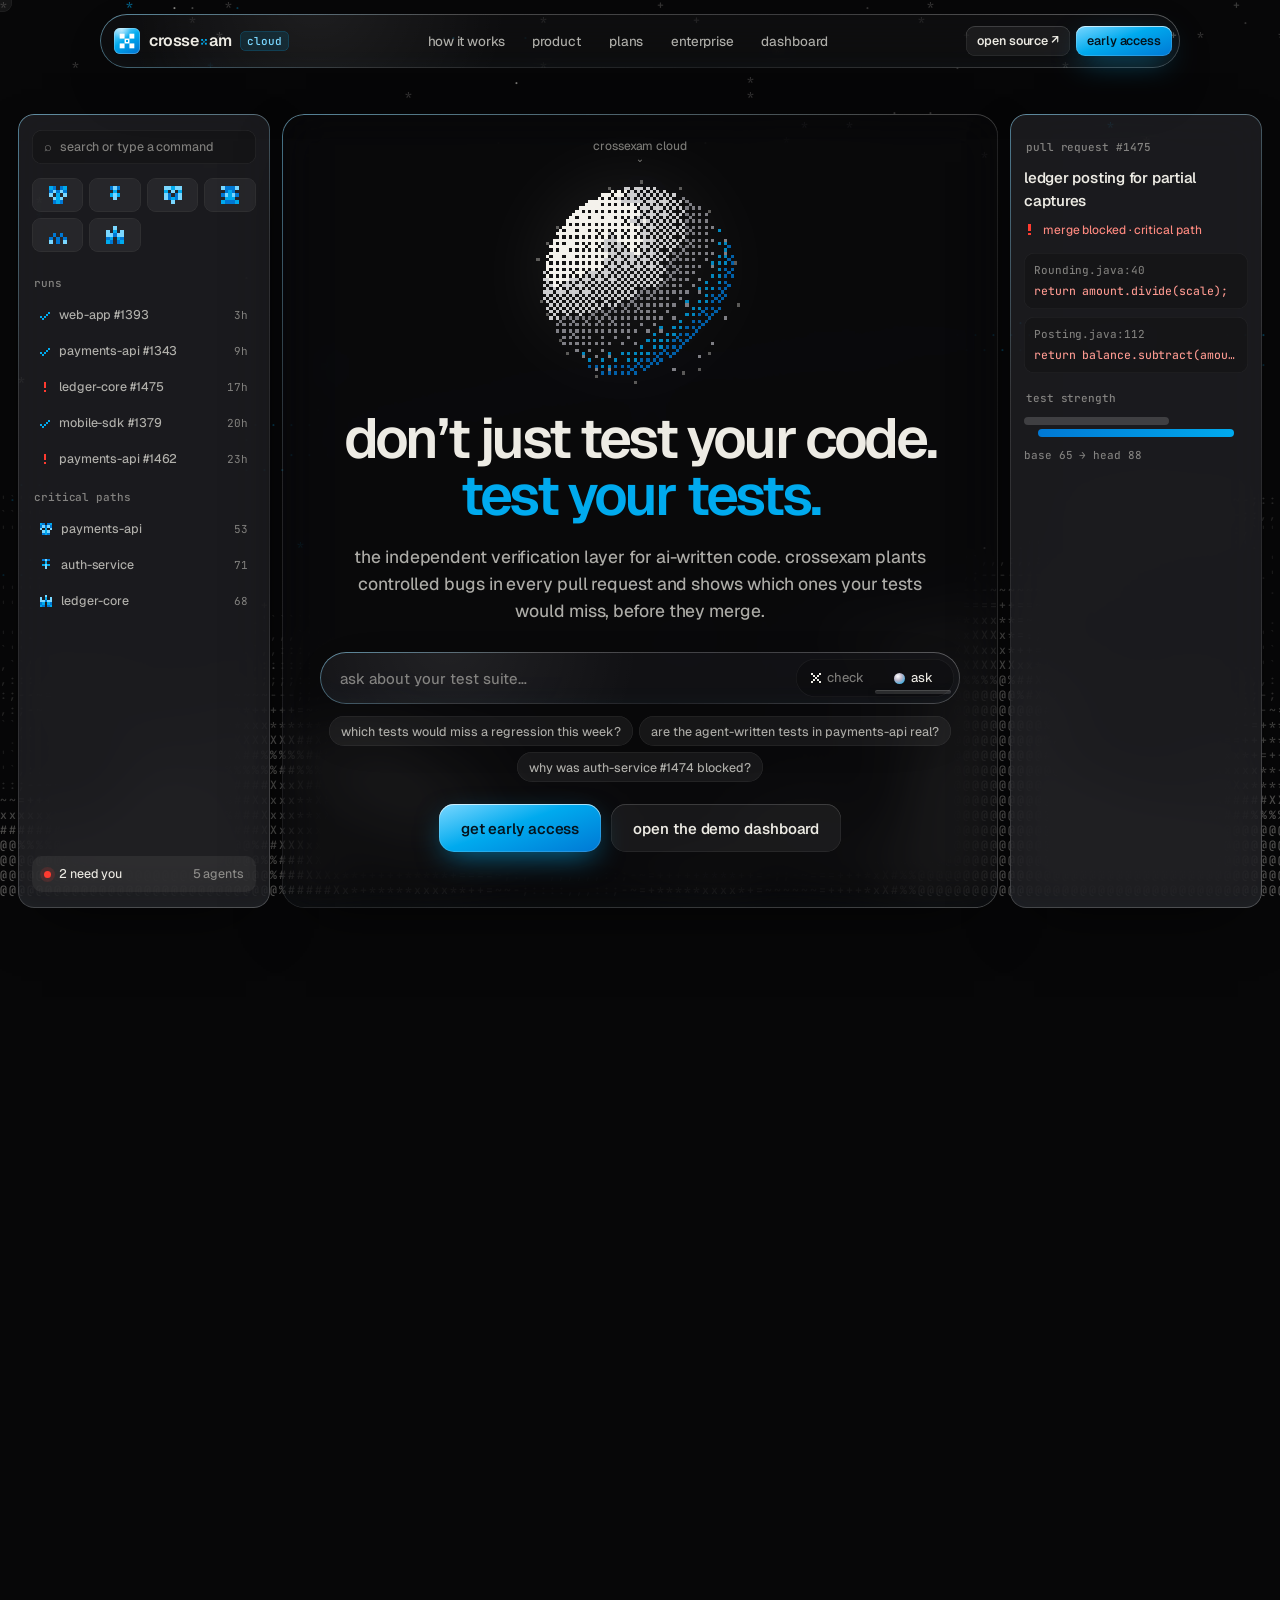
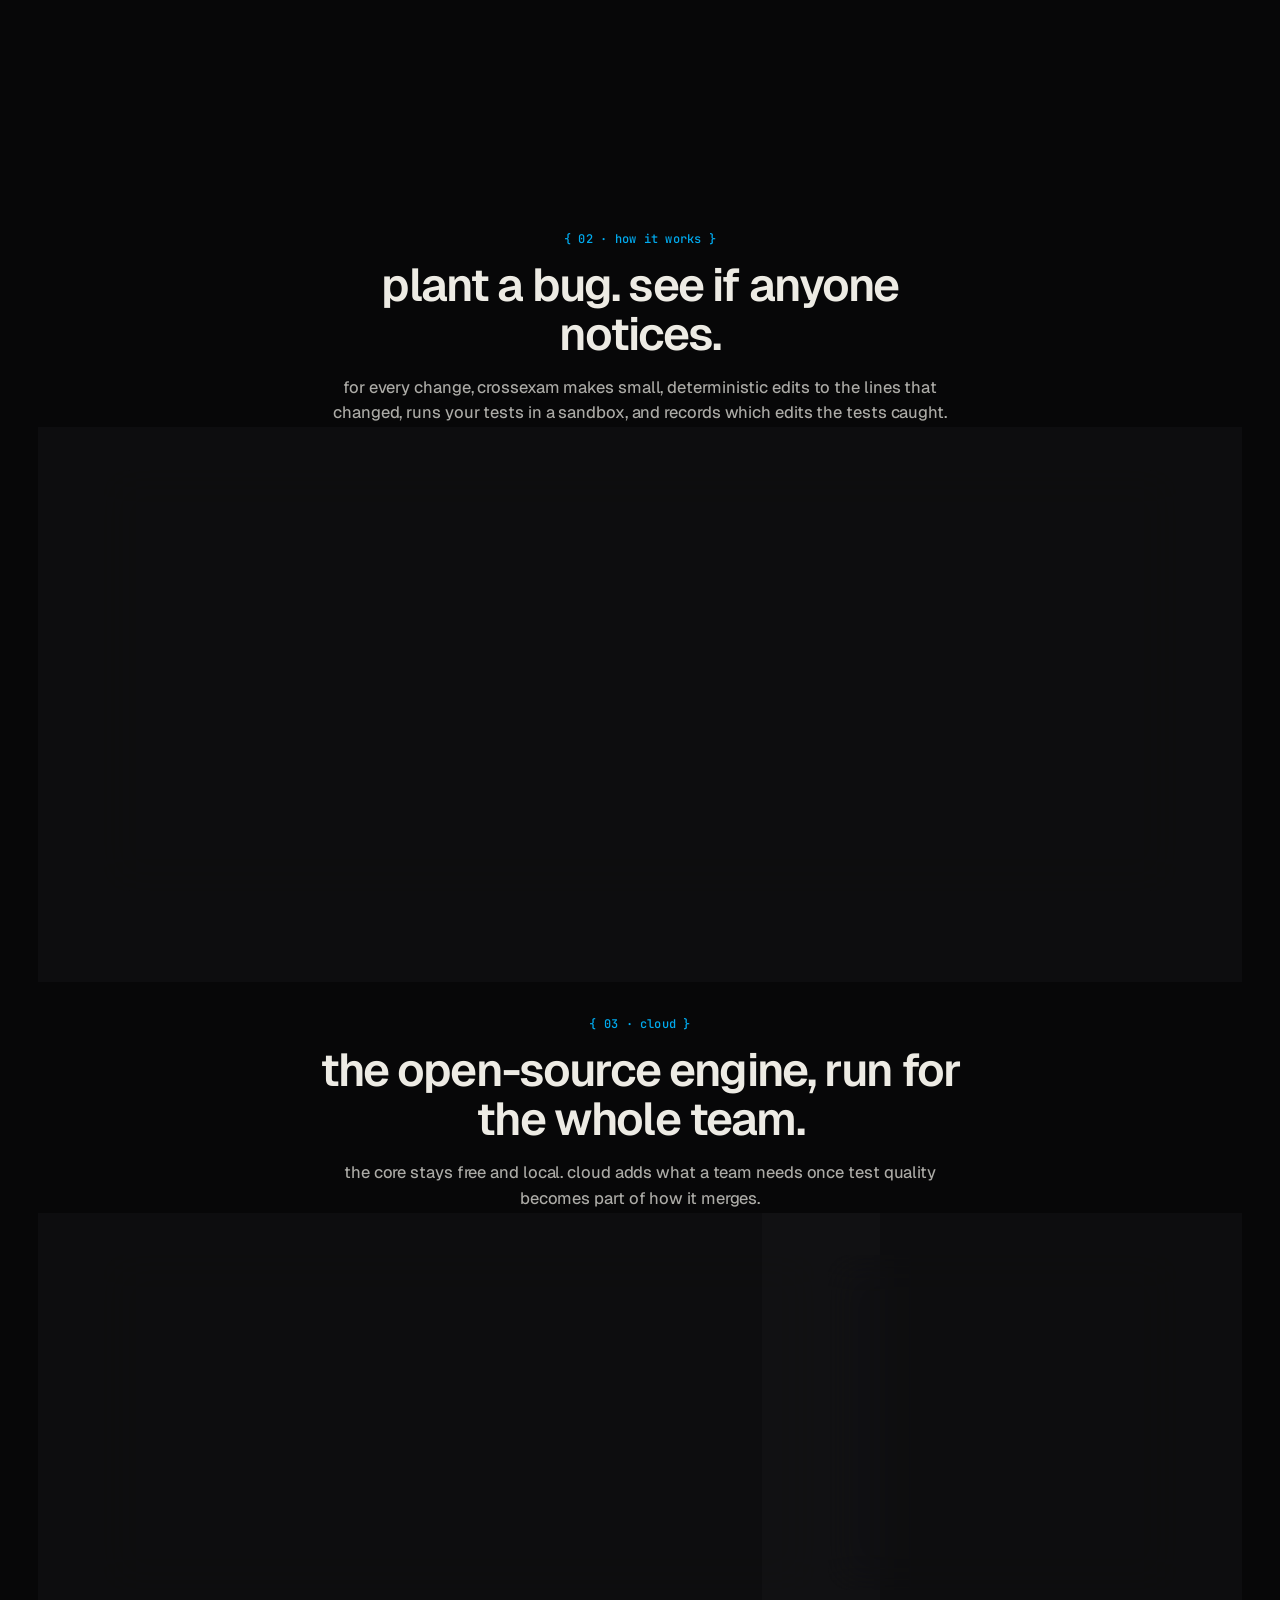
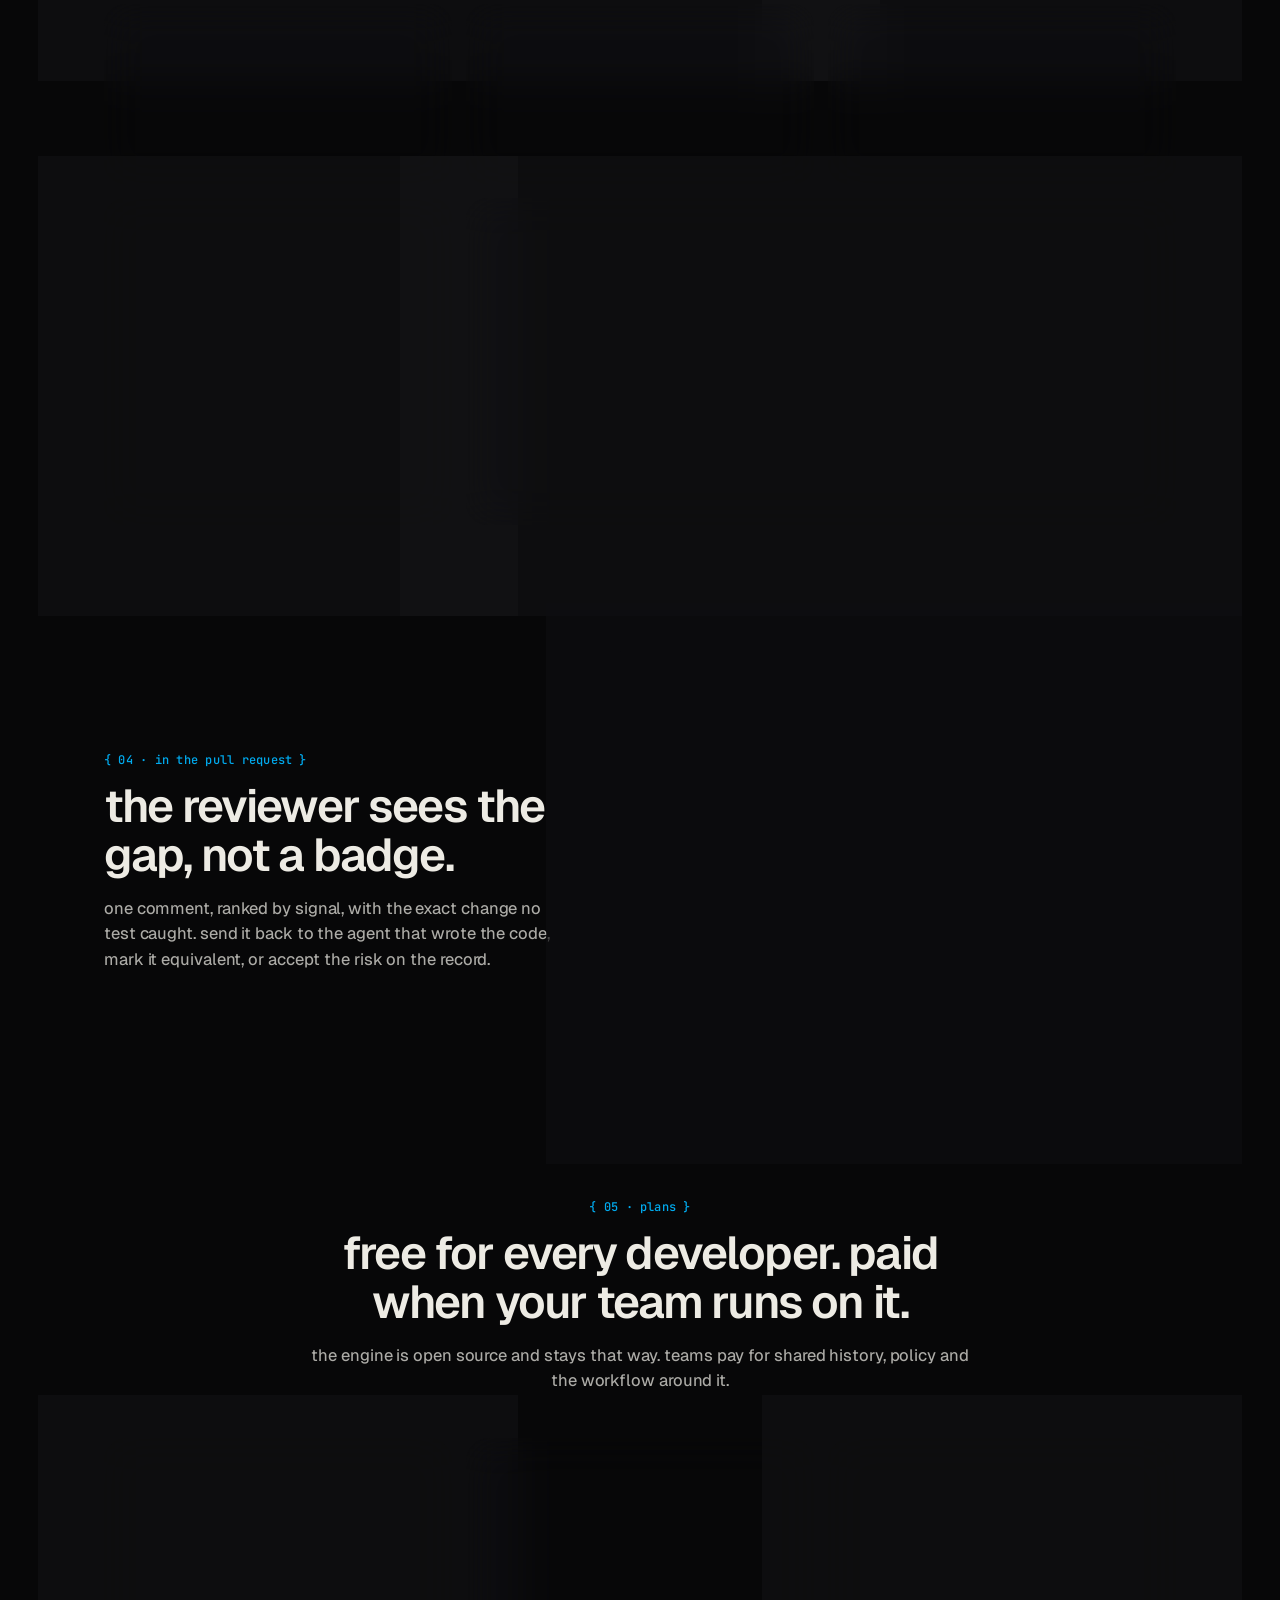
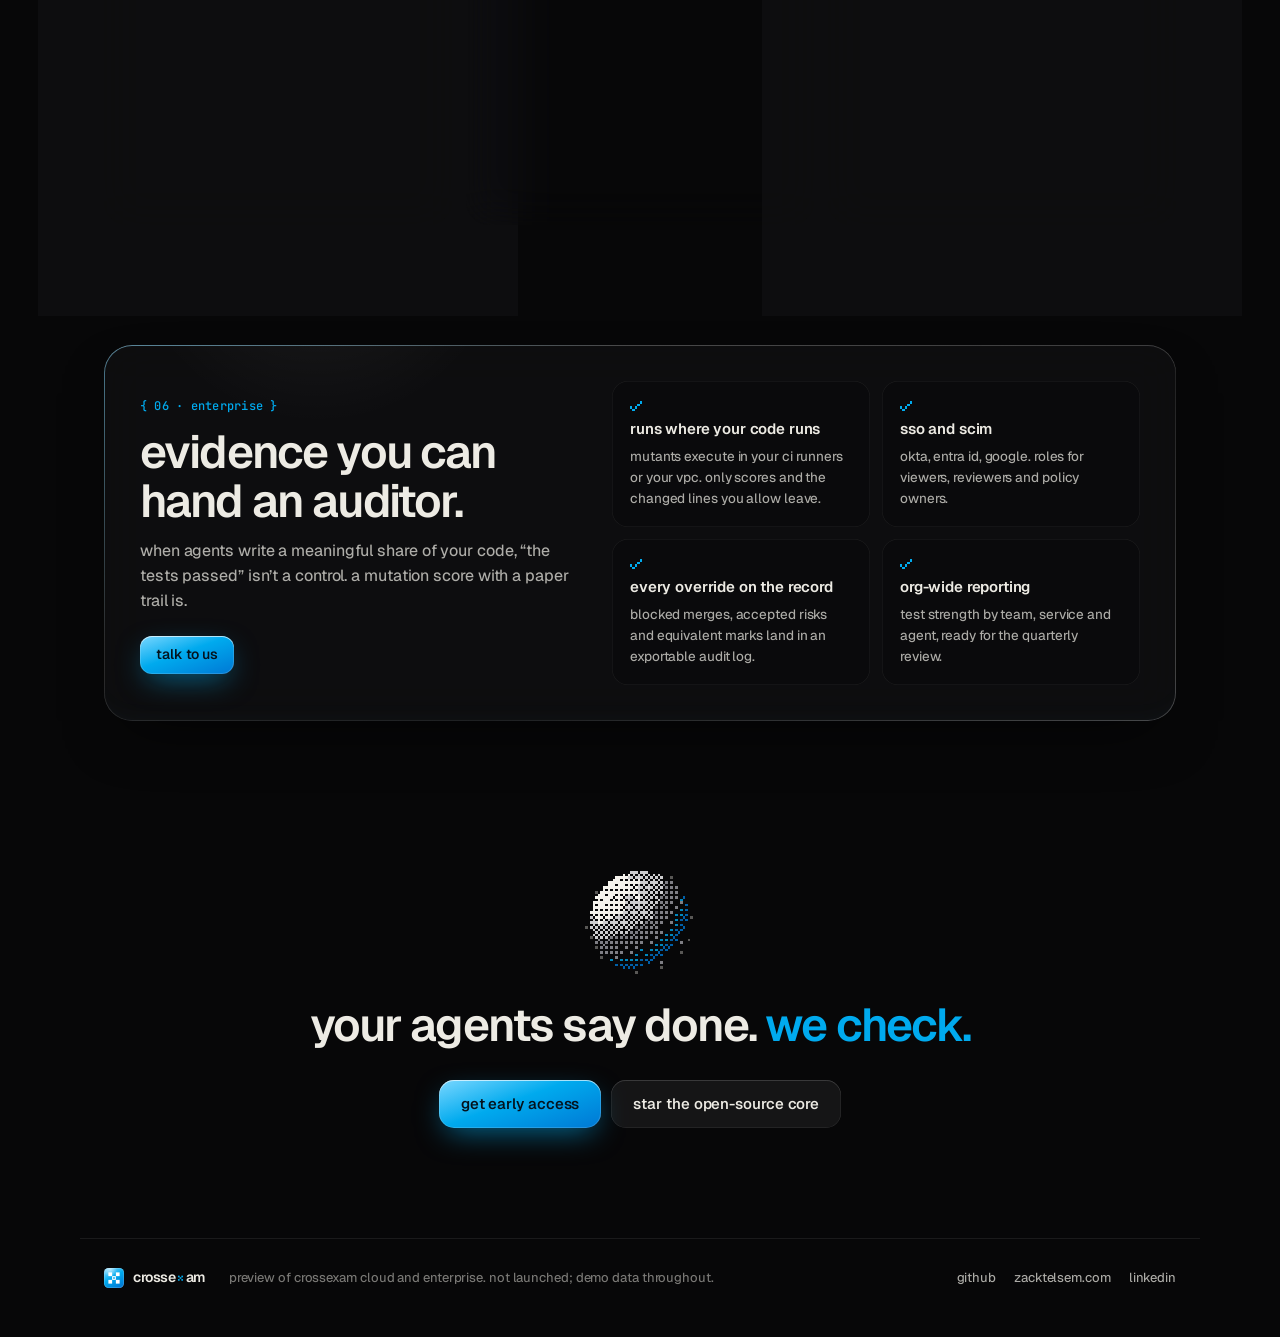
==== index.html @ ab72cea8 "Preview build of crossexam cloud" ====
<!doctype html>
<html lang="en">
  <head>
    <meta charset="UTF-8" />
    <meta name="viewport" content="width=device-width, initial-scale=1.0" />
    <!-- private preview: keep it out of search engines -->
    <meta name="robots" content="noindex, nofollow" />
    <title>crossexam cloud</title>
    <meta name="description" content="the independent verification layer for ai-written code. crossexam checks whether your tests actually catch the bugs they should." />
    <meta name="author" content="Zack Telsem" />
    <meta name="theme-color" content="#070708" />
    <link rel="icon" href="./mark.svg" type="image/svg+xml" />
    <link rel="preconnect" href="https://fonts.googleapis.com" />
    <link rel="preconnect" href="https://fonts.gstatic.com" crossorigin />
    <link href="https://fonts.googleapis.com/css2?family=Geist:wght@400;500;600;700&family=JetBrains+Mono:wght@400;500&display=swap" rel="stylesheet" />
    <script type="module" crossorigin src="./assets/index-Bl0_cGxH.js"></script>
    <link rel="stylesheet" crossorigin href="./assets/index-Bjx57-23.css">
  </head>
  <body>
    <div id="root"></div>
  </body>
</html>
---- assets/index-Bjx57-23.css ----
:root{color-scheme:dark;--void: #070708;--ink: #111113;--graphite: #1c1c20;--ash: #8e8e97;--bone: #edebe4;--verm: #ff3b30;--deep: #0078d4;--signal: #00aaee;--haze: #7ad7ff;--amber: #f5b84a;--text: #edebe4;--text-2: rgba(237, 235, 228, .72);--text-3: rgba(237, 235, 228, .5);--line: rgba(255, 255, 255, .08);--line-2: rgba(255, 255, 255, .14);--glass: rgba(22, 22, 26, .46);--glass-hi: rgba(40, 40, 46, .55);--glass-solid: #141417;--ease: cubic-bezier(.2, .8, .2, 1);--sans: Geist, ui-sans-serif, system-ui, -apple-system, sans-serif;--mono: "JetBrains Mono", ui-monospace, SFMono-Regular, monospace}*{box-sizing:border-box}html,body{margin:0;background:#070708}body{color:var(--text);font:450 15px/1.55 var(--sans);letter-spacing:-.006em;-webkit-font-smoothing:antialiased;text-transform:lowercase;overflow-x:hidden}code,pre,kbd,input,textarea,.mono{font-family:var(--mono);text-transform:none;font-variant-ligatures:none}a{color:inherit;text-decoration:none}button{font:inherit;color:inherit;text-transform:inherit;cursor:pointer}::selection{background:#00aaee59}.glass{position:relative;isolation:isolate;background:var(--glass);-webkit-backdrop-filter:blur(22px) saturate(1.5);backdrop-filter:blur(22px) saturate(1.5);box-shadow:inset 0 1px #ffffff24,inset 0 0 0 .5px #ffffff1a,inset 0 -18px 30px -24px #7ad7ff0f,0 24px 60px -24px #000000b3}.glass:before{content:"";position:absolute;top:0;right:0;bottom:0;left:0;border-radius:inherit;padding:1px;pointer-events:none;background:linear-gradient(150deg,#7ad7ff80,#ffffff14 30%,#ffffff05 60%,#fff3);-webkit-mask:linear-gradient(#000 0 0) content-box,linear-gradient(#000 0 0);-webkit-mask-composite:xor;mask:linear-gradient(#000 0 0) content-box exclude,linear-gradient(#000 0 0);z-index:2}.glass:after{content:"";position:absolute;top:0;right:0;bottom:0;left:0;border-radius:inherit;pointer-events:none;background:radial-gradient(320px circle at var(--mx, 20%) var(--my, -30%),rgba(255,255,255,.07),transparent 60%);z-index:1}.glass>*{position:relative;z-index:3}.glass.prism{-webkit-backdrop-filter:blur(22px) saturate(1.5);backdrop-filter:var(--prism) blur(10px) saturate(1.5)}.prism-defs{position:absolute;width:0;height:0;pointer-events:none}.btn{display:inline-flex;align-items:center;justify-content:center;gap:8px;height:38px;padding:0 16px;border:0;border-radius:12px;font-size:14px;font-weight:550;white-space:nowrap;transition:transform .12s var(--ease),background .2s,box-shadow .2s,color .2s}.btn:active{transform:scale(.96);transition-duration:.05s}.btn:focus-visible,.field:focus-visible{outline:2px solid var(--signal);outline-offset:2px}.btn.primary{color:#04121c;background:linear-gradient(160deg,var(--haze),var(--signal) 45%,var(--deep));box-shadow:inset 0 1px #fff9,inset 0 0 0 1px #ffffff26,0 10px 30px -8px #00aaeea6}.btn.primary:hover{box-shadow:inset 0 1px #ffffffb3,inset 0 0 0 1px #fff3,0 12px 36px -8px #00aaeed9}.btn.ghost{color:var(--text);background:#ffffff0f;box-shadow:inset 0 1px #ffffff1a,inset 0 0 0 .5px #ffffff1f}.btn.ghost:hover{background:#ffffff1a}.btn.sm{height:30px;padding:0 11px;font-size:12.5px;border-radius:9px}.btn.lg{height:48px;padding:0 22px;font-size:15px;border-radius:15px}.field{height:40px;width:100%;padding:0 14px;border:0;border-radius:12px;color:var(--text);background:#00000038;box-shadow:inset 0 0 0 .5px #ffffff1f,inset 0 1px 2px #0000004d;font:450 14px var(--sans);text-transform:none}.field::placeholder{color:var(--text-3);text-transform:lowercase}.tag{display:inline-flex;align-items:center;gap:6px;height:24px;padding:0 9px;border-radius:7px;font:500 12px var(--mono);text-transform:lowercase;white-space:nowrap}.tag.verified{color:var(--haze);background:#00aaee1f;box-shadow:inset 0 0 0 .5px #00aaee73}.tag.contradicted,.tag.survived{color:#ff8a80;background:#ff3b301f;box-shadow:inset 0 0 0 .5px #ff3b3073}.tag.killed{color:var(--haze);background:#00aaee1a;box-shadow:inset 0 0 0 .5px #00aaee59}.tag.stale,.tag.review,.tag.neutral{color:var(--text-2);background:#ffffff0f;box-shadow:inset 0 0 0 .5px #ffffff24}.tag.warn{color:var(--amber);background:#f5b84a1a;box-shadow:inset 0 0 0 .5px #f5b84a59}.switch{-moz-appearance:none;appearance:none;-webkit-appearance:none;position:relative;flex:none;width:42px;height:25px;margin:0;border-radius:99px;background:#ffffff1f;box-shadow:inset 0 1px 2px #00000059;cursor:pointer;transition:background .25s}.switch:after{content:"";position:absolute;top:2px;left:2px;width:21px;height:21px;border-radius:99px;background:var(--bone);box-shadow:0 2px 5px #0006;transition:transform .38s cubic-bezier(.3,1.35,.5,1),width .2s var(--ease)}.switch:checked{background:var(--signal)}.switch:checked:after{transform:translate(17px)}.switch:active:after{width:26px}.switch:checked:active:after{transform:translate(12px)}.switch:focus-visible{outline:2px solid var(--signal);outline-offset:2px}.eyebrow{display:inline-flex;align-items:center;gap:8px;font:500 12px var(--mono);color:var(--signal);letter-spacing:.02em}@media (prefers-reduced-transparency: reduce){.glass,.glass.prism{-webkit-backdrop-filter:none;backdrop-filter:none;background:var(--glass-solid)}}@media (prefers-contrast: more){.glass{background:var(--glass-solid);box-shadow:inset 0 0 0 1px #ffffff80}.glass:before,.glass:after{display:none}:root{--text-2: rgba(237, 235, 228, .9);--text-3: rgba(237, 235, 228, .75)}}@media (prefers-reduced-motion: reduce){*,*:before,*:after{animation-duration:.01ms!important;transition-duration:.01ms!important}}.sky{position:fixed;top:0;right:0;bottom:0;left:0;width:100vw;height:100vh;image-rendering:pixelated;z-index:0;pointer-events:none}.pixel-sphere{image-rendering:pixelated;display:block}.site{position:relative;min-height:100vh}.site>*:not(.sky){position:relative;z-index:1}.dim{color:var(--text-3)}.sr{position:absolute;width:1px;height:1px;overflow:hidden;clip:rect(0 0 0 0)}.wordmark{display:inline-flex;align-items:center;font-weight:600;letter-spacing:-.03em;color:var(--text);white-space:nowrap}.wm-x{display:inline-flex;margin:0 .04em;color:var(--signal);transform:translateY(.05em)}.wm-suffix{color:var(--text-3);font-weight:500;margin-left:.3em}.reveal{opacity:0;transform:translateY(16px);transition:opacity .7s var(--ease),transform .7s var(--ease)}.reveal.in{opacity:1;transform:none}.nav-wrap{position:fixed!important;top:14px;left:0;right:0;z-index:30!important;display:flex;justify-content:center;padding:0 14px;pointer-events:none}.nav{pointer-events:auto;display:flex;align-items:center;gap:12px;width:min(1080px,100%);height:54px;padding:0 8px 0 14px;border-radius:999px;transition:width .5s var(--ease),background .3s}.nav-wrap.scrolled .nav{width:min(940px,100%);--glass: rgba(16, 16, 20, .7)}.nav-brand{display:inline-flex;align-items:center;gap:9px;flex:none}.nav-cloud{font:500 11px var(--mono);color:var(--haze);padding:3px 7px;border-radius:6px;background:#00aaee1f;box-shadow:inset 0 0 0 .5px #00aaee59}.nav-links{display:flex;gap:4px;margin:0 auto}.nav-links a{padding:7px 12px;border-radius:99px;font-size:13.5px;color:var(--text-2);transition:color .2s,background .2s}.nav-links a:hover{color:var(--text);background:#ffffff0f}.nav-cta{display:flex;gap:6px;flex:none}.hero{min-height:100vh;padding:92px 18px 28px;display:flex;justify-content:center}.panes{position:absolute;top:84px;right:18px;bottom:22px;left:18px;display:grid;grid-template-columns:minmax(230px,1fr) minmax(0,2.15fr) minmax(230px,1fr);gap:12px;max-width:1560px;margin:0 auto}.pane{border-radius:22px;--glass: rgba(18, 18, 22, .38);overflow:hidden}.pane.mid{--glass: rgba(18, 18, 22, .26)}.pane.side{padding:16px 14px;display:flex;flex-direction:column;gap:6px;font-size:12.5px;color:var(--text-2)}.pane-search{display:flex;gap:8px;align-items:center;height:34px;padding:0 12px;border-radius:10px;background:#00000038;box-shadow:inset 0 0 0 .5px #ffffff1a;color:var(--text-3);margin-bottom:8px}.pane-tiles{display:grid;grid-template-columns:repeat(4,1fr);gap:6px;margin-bottom:8px}.pane-tile{height:34px;border-radius:9px;display:grid;place-items:center;background:#ffffff0d;box-shadow:inset 0 0 0 .5px #ffffff14}.pane-h{font:500 11px var(--mono);color:var(--text-3);margin:10px 2px 4px}.pane-row{display:flex;align-items:center;gap:9px;height:30px;padding:0 8px;border-radius:8px}.pane-row:nth-of-type(2){background:#ffffff0f}.pane-row span{flex:1;overflow:hidden;text-overflow:ellipsis;white-space:nowrap}.pane-row em{font:11px var(--mono);color:var(--text-3);font-style:normal}.pane-needs{margin-top:auto;display:flex;align-items:center;gap:8px;height:36px;padding:0 12px;border-radius:10px;background:#ffffff0f;color:var(--text)}.pane-needs em{margin-left:auto;font-style:normal;color:var(--text-3)}.dot{width:7px;height:7px;border-radius:50%;background:var(--verm);box-shadow:0 0 0 4px #ff3b3026}.pane.right{gap:8px}.pane-pr{font-size:15px;color:var(--text);font-weight:550;letter-spacing:-.015em}.pane-gate{display:flex;gap:8px;align-items:center;color:#ff8a80;font-size:12px;margin-bottom:6px}.pane-mut{display:flex;flex-direction:column;gap:3px;padding:9px 10px;border-radius:10px;background:#0003;box-shadow:inset 0 0 0 .5px #ffffff12}.pane-mut .mono{font-size:11px;color:var(--text-3)}.pane-mut code{font-size:11.5px;color:#ff9b92;white-space:nowrap;overflow:hidden;text-overflow:ellipsis}.pane-bars{position:relative;height:22px;display:flex;flex-direction:column;gap:4px}.pane-bars span{display:block;height:8px;border-radius:4px;background:#ffffff29}.pane-bars span.head{background:linear-gradient(90deg,var(--deep),var(--signal))}.pane-legend{font-size:11px;color:var(--text-3)}.hero-in{position:relative;z-index:2;display:flex;flex-direction:column;align-items:center;text-align:center;max-width:940px;padding-top:18px}.hero-handle{font-size:12px;color:var(--text-3);display:flex;flex-direction:column;align-items:center;line-height:1.1;margin-bottom:4px}.hero-handle span{font-size:10px}.hero-sphere{margin:6px 0 -6px;filter:drop-shadow(0 0 40px rgba(237,235,228,.14))}.hero h1{margin:22px 0 0;font-size:clamp(40px,5.4vw,72px);line-height:1;font-weight:600;letter-spacing:-.05em}.hero h1 span{color:var(--signal)}.lede{margin:20px auto 0;max-width:600px;font-size:17.5px;color:var(--text-2)}.hero-ctas{display:flex;flex-wrap:wrap;gap:10px;justify-content:center;margin-top:22px}.ask{width:min(640px,100%);margin-top:28px;text-align:left}.ask-bar{display:flex;align-items:center;gap:8px;height:52px;padding:0 6px 0 18px;border-radius:999px;--glass: rgba(24, 24, 28, .62)}.ask-input{flex:1;min-width:0;height:100%;border:0;background:transparent;color:var(--text);font:450 15px var(--sans);text-transform:none;outline:none}.ask-input::placeholder{color:var(--text-3);text-transform:lowercase}.ask-seg{position:relative;display:flex;height:38px;padding:3px;border-radius:99px;background:#00000040;box-shadow:inset 0 0 0 .5px #ffffff14}.ask-seg button{position:relative;z-index:1;display:inline-flex;align-items:center;gap:6px;width:76px;justify-content:center;border:0;background:none;border-radius:99px;font-size:13px;color:var(--text-3);transition:color .2s}.ask-seg button.on{color:var(--text)}.ask-thumb{position:absolute;top:3px;bottom:3px;left:3px;width:76px;border-radius:99px;background:#ffffff1f;box-shadow:inset 0 1px #ffffff24,0 2px 8px #0000004d;transition:transform .45s cubic-bezier(.3,1.3,.5,1)}.ask-thumb.ask{transform:translate(76px)}.ask-orb{width:11px;height:11px;border-radius:50%;background:radial-gradient(circle at 35% 30%,#fff,#b9b4c8 40%,#0ae)}.ask-sugg{display:flex;flex-wrap:wrap;gap:6px;justify-content:center;margin-top:12px}.chip{height:30px;padding:0 12px;border:0;border-radius:99px;font-size:12.5px;color:var(--text-2);background:#ffffff0f;box-shadow:inset 0 0 0 .5px #ffffff1a;transition:background .2s,color .2s,transform .12s var(--ease)}.chip:hover{color:var(--text);background:#ffffff1a}.chip:active{transform:scale(.96)}.ask-answer{margin-top:12px;padding:16px 18px;border-radius:18px;--glass: rgba(18, 18, 22, .78);animation:rise .4s var(--ease)}.ask-lead{margin:0 0 10px;font-size:15px;color:var(--text)}.ask-answer ul{list-style:none;margin:0;padding:0;display:flex;flex-direction:column;gap:6px}.ask-answer li{display:grid;grid-template-columns:12px 1fr;gap:4px 10px;align-items:center;font-size:13.5px;color:var(--text-2);opacity:0;transform:translateY(4px);transition:opacity .35s var(--ease),transform .35s var(--ease)}.ask-answer li.in{opacity:1;transform:none}.ask-answer li code{grid-column:2;font-size:12px;color:#ff9b92}.ask-foot{display:flex;justify-content:space-between;align-items:center;margin-top:12px;font:11.5px var(--mono);color:var(--text-3);text-transform:lowercase}.agents{display:flex;flex-direction:column;align-items:center;gap:10px;padding:70px 24px 10px;text-align:center}.agents p{margin:0;color:var(--text-2);font-size:16px}.agents-row{display:flex;flex-wrap:wrap;justify-content:center;gap:8px 30px;margin-top:10px;font-size:20px;font-weight:600;letter-spacing:-.02em;color:#edebe452}.block{max-width:1120px;margin:0 auto;padding:120px 24px 0}.head{text-align:center;max-width:660px;margin:0 auto 44px}.head.left{text-align:left;margin:0}.head h2,.ent h2,.final h2{margin:12px 0 0;font-size:clamp(30px,4.4vw,46px);line-height:1.06;font-weight:600;letter-spacing:-.04em}.head p{margin:16px auto 0;font-size:16.5px;color:var(--text-2)}.contrast{display:grid;grid-template-columns:1fr 1fr;gap:14px}.contrast-col{border-radius:22px;padding:22px;display:flex;flex-direction:column;gap:4px}.contrast-col.hi{--glass: rgba(0, 120, 212, .14)}.contrast-h{font:500 12px var(--mono);color:var(--haze);margin-bottom:10px}.contrast-h.dim{color:var(--text-3)}.contrast-row{display:grid;grid-template-columns:12px 1fr;gap:12px;align-items:center;padding:12px 0;border-top:1px solid var(--line);font-size:15px;color:var(--text)}.contrast-row.dim{color:var(--text-3)}.pipe{border-radius:26px;padding:34px 28px}.pipe-stage{position:relative;display:grid;grid-template-columns:1fr 1fr 1.1fr 1fr;gap:18px;align-items:center;min-height:260px}.pipe-node{position:relative;z-index:2;display:flex;flex-direction:column;gap:4px;padding:16px;border-radius:18px;background:#00000047;box-shadow:inset 0 0 0 .5px #ffffff1a;font-size:13px;color:var(--text-3)}.pipe-node b{font-size:15px;font-weight:600;color:var(--text);letter-spacing:-.01em}.pipe-ico{width:38px;height:38px;border-radius:11px;display:grid;place-items:center;background:#ffffff0f;box-shadow:inset 0 0 0 .5px #ffffff1a;margin-bottom:8px}.pipe-ico.core{background:linear-gradient(160deg,var(--haze),var(--signal) 45%,var(--deep));box-shadow:inset 0 1px #ffffff80,0 8px 22px -8px #00aaeeb3}.pipe-node.core{box-shadow:inset 0 0 0 1px #0ae6,0 0 40px -10px #0ae6}.pipe-split{display:flex;flex-direction:column;gap:46px}.pipe-node.caught b{color:var(--haze)}.pipe-node.survived b{color:#ff8a80}.pipe-node.final{align-items:flex-start}.pipe-score{font-size:40px;font-weight:500;color:var(--text);letter-spacing:-.04em;line-height:1;margin-bottom:4px}.pipe-dots{position:absolute;top:0;right:0;bottom:0;left:0;pointer-events:none;z-index:1}.pipe-dots i{position:absolute;width:6px;height:6px;margin:-3px 0 0 -3px;background:var(--bone);box-shadow:0 0 8px #edebe499}.pipe-dots i.good{background:var(--signal);box-shadow:0 0 10px #0aec}.pipe-dots i.bad{background:var(--verm);box-shadow:0 0 10px #ff3b30cc}.bento{display:grid;grid-template-columns:repeat(3,1fr);gap:14px}.feat{border-radius:22px;padding:22px;display:flex;flex-direction:column;gap:6px;min-height:180px}.feat.wide{grid-column:span 2}.feat b{font-size:17px;font-weight:600;letter-spacing:-.02em}.feat p{margin:0;color:var(--text-2);font-size:14.5px;max-width:460px}.feat-ico{width:36px;height:36px;border-radius:10px;display:grid;place-items:center;background:#ffffff0f;box-shadow:inset 0 0 0 .5px #ffffff1a;margin-bottom:10px}.scope{margin-top:auto;padding-top:16px;display:grid;grid-template-columns:repeat(24,1fr);gap:3px}.scope i{aspect-ratio:1;background:#ffffff12}.scope i.on{background:var(--signal);box-shadow:0 0 10px #0ae9}.scope span{grid-column:1 / -1;margin-top:10px;font-size:12px;color:var(--text-3)}.policy-viz{margin-top:auto;padding-top:14px;display:flex;flex-direction:column;gap:7px;font-size:12.5px}.policy-viz div{display:flex;justify-content:space-between;align-items:center;gap:10px;padding:8px 12px;border-radius:10px;background:#00000038;color:var(--text-2)}.block.split{display:grid;grid-template-columns:.9fr 1.1fr;gap:48px;align-items:center}.pr-card{border-radius:22px;padding:20px;display:flex;flex-direction:column;gap:14px;--glass: rgba(14, 14, 18, .66)}.pr-top{display:flex;align-items:center;gap:10px;font-size:14px}.pr-av{display:grid}.pr-sum{display:flex;flex-wrap:wrap;gap:10px;align-items:center;font-size:12.5px}.pr-mut{padding:14px;border-radius:14px;background:#00000047;box-shadow:inset 0 0 0 .5px #ffffff14}.pr-mut-h{display:flex;justify-content:space-between;gap:10px;align-items:center;font-size:12.5px;color:var(--text-2);margin-bottom:8px}.pr-mut pre{margin:0;font-size:12.5px;line-height:1.6;white-space:pre-wrap;word-break:break-word}.pr-mut .del{color:#edebe480}.pr-mut .add{color:#ff9b92}.pr-mut p{margin:8px 0 0;font-size:13px;color:var(--text-3)}.pr-actions{display:flex;flex-wrap:wrap;gap:6px}.plans{display:grid;grid-template-columns:repeat(3,1fr);gap:14px;align-items:stretch}.plan{border-radius:24px;padding:24px;display:flex;flex-direction:column}.plan.hi{--glass: rgba(0, 120, 212, .14);box-shadow:inset 0 1px #ffffff29,inset 0 0 0 1px #00aaee59,0 30px 80px -30px #00aaee73}.plan-name{display:flex;justify-content:space-between;align-items:center;font-size:20px;font-weight:600;letter-spacing:-.03em}.plan-for{margin:6px 0 18px;color:var(--text-3);font-size:13.5px}.plan ul{list-style:none;margin:0 0 22px;padding:0;display:flex;flex-direction:column;gap:10px;flex:1}.plan li{position:relative;padding-left:22px;font-size:14.5px;color:var(--text-2)}.plan li:before{content:"";position:absolute;left:2px;top:.5em;width:8px;height:8px;background:var(--signal);box-shadow:0 0 8px #0ae9}.plan-cmd{display:block;padding:12px 14px;border-radius:12px;background:#0000004d;box-shadow:inset 0 0 0 .5px #ffffff1a;font-size:13px;color:var(--haze)}.plan-form{display:flex;gap:8px}.plan-form .btn{flex:none}.plan-note{margin:8px 0 0;font-size:12px;color:var(--text-3)}.ent{border-radius:28px;padding:36px;display:grid;grid-template-columns:.9fr 1.1fr;gap:40px;align-items:center}.ent-copy p{color:var(--text-2);font-size:16px;margin:14px 0 22px}.ent-grid{display:grid;grid-template-columns:1fr 1fr;gap:12px}.ent-item{padding:18px;border-radius:16px;background:#00000038;box-shadow:inset 0 0 0 .5px #ffffff14;display:flex;flex-direction:column;gap:6px}.ent-item b{font-size:15px;font-weight:600;letter-spacing:-.01em}.ent-item p{margin:0;font-size:13.5px;color:var(--text-2)}.final{display:flex;flex-direction:column;align-items:center;text-align:center;padding:140px 24px 110px;gap:8px}.final h2 span{color:var(--signal)}.foot{max-width:1120px;margin:0 auto;padding:28px 24px 48px;display:flex;flex-wrap:wrap;align-items:center;gap:14px 24px;border-top:1px solid var(--line);font-size:13px}.foot-links{display:flex;gap:18px;margin-left:auto;color:var(--text-2)}.foot-links a:hover{color:var(--text)}@keyframes rise{0%{opacity:0;transform:translateY(6px)}}@media (max-width: 1100px){.panes{grid-template-columns:1fr}.pane.side{display:none}}@media (max-width: 900px){.nav-links{display:none}.nav-cta{margin-left:auto}.contrast,.plans,.block.split,.ent,.ent-grid,.bento{grid-template-columns:1fr}.feat.wide{grid-column:auto}.pipe-stage{grid-template-columns:1fr}.pipe-split{flex-direction:row;gap:12px}.pipe-split .pipe-node{flex:1}.pipe-dots{display:none}}@media (max-width: 560px){.nav{padding-left:12px}.hide-sm{display:none!important}.nav-cloud{display:none}.hero{padding:84px 12px 24px}.panes{top:76px;right:10px;bottom:14px;left:10px}.hero h1{font-size:40px}.lede{font-size:15.5px}.ask-seg button,.ask-thumb{width:62px}.ask-thumb.ask{transform:translate(62px)}.block{padding:90px 16px 0}.ent{padding:22px}.plan-form{flex-direction:column}.foot-links{margin-left:0}}.pane.side>*{flex:none}.panes{grid-template-columns:minmax(220px,.95fr) minmax(0,2.7fr) minmax(220px,.95fr)}.hero-in{max-width:780px}.hero h1{font-size:clamp(38px,4.4vw,62px)}@media (max-width: 1100px){.panes{grid-template-columns:1fr}}.site-picker{right:18px;bottom:18px}.site>.ascii{position:fixed!important;z-index:0!important}.pane-bars span{flex:none;min-height:8px}.view{display:flex;flex-direction:column;gap:16px;animation:rise .35s var(--ease)}.view-h{display:flex;justify-content:space-between;align-items:flex-end;gap:16px;flex-wrap:wrap}.view-h.sub{margin-top:10px}.view h1{margin:0;font-size:28px;font-weight:600;letter-spacing:-.035em}.view h2{margin:0;font-size:19px;font-weight:600;letter-spacing:-.02em}.view-h p{margin:6px 0 0;max-width:680px;font-size:14px}.back{font-size:13px}.card{position:relative;padding:18px;border-radius:18px;background:#ffffff0a;box-shadow:inset 0 1px #ffffff0f,inset 0 0 0 .5px #ffffff14}.card.flush{padding:0;overflow:hidden}.card.empty{color:var(--text-3);text-align:center;padding:30px}.card-h{display:flex;justify-content:space-between;align-items:center;gap:12px;margin-bottom:14px;font-size:14px}.card-h b{font-weight:600}.card-h .dim{font-size:12px}.card-h.pad{padding:16px 18px 0}.fine{margin:12px 0 0;font-size:12.5px;color:var(--text-3)}.grid-2{display:grid;grid-template-columns:1.45fr 1fr;gap:16px}.grid-3{display:grid;grid-template-columns:repeat(3,1fr);gap:16px}.up{color:var(--haze)}.down{color:#ff8a80}.ov-hero{display:flex;align-items:center;gap:28px;padding:6px 4px 10px}.ov-hello{flex:1;min-width:0}.ov-hello h1{font-size:34px}.ov-hello p{margin:6px 0 0;color:var(--text-2);font-size:15px}.ask.compact{margin-top:16px;width:100%;max-width:680px}.ask.compact .ask-sugg{justify-content:flex-start}.kpis{display:grid;grid-template-columns:repeat(4,1fr);gap:16px}.kpi{display:flex;flex-direction:column;gap:8px}.kpi-l{font-size:12.5px;color:var(--text-3)}.kpi-v{display:flex;align-items:baseline;gap:10px}.kpi-v b{font-size:34px;font-weight:550;letter-spacing:-.04em;font-variant-numeric:tabular-nums;line-height:1}.kpi-d{font:12px var(--mono);color:var(--text-3)}.kpi-d.up{color:var(--haze)}.kpi-d.down{color:#ff8a80}.kpi-n{margin:0;font-size:12.5px;color:var(--text-3)}.kpi-bar{height:6px;border-radius:3px;background:#ffffff14;overflow:hidden;margin-top:auto}.kpi-bar span{display:block;height:100%;background:linear-gradient(90deg,var(--deep),var(--signal))}.trend svg{width:100%;height:auto;display:block}.trend .ax{font:10.5px var(--mono);fill:#edebe466}.trend-legend{display:flex;flex-wrap:wrap;gap:6px 16px;margin-top:10px;font-size:12px;color:var(--text-2)}.trend-legend span{display:inline-flex;align-items:center;gap:6px}.trend-legend i{width:8px;height:8px}.trend-legend b{font-size:11.5px;color:var(--text)}.needs-rows{display:flex;flex-direction:column;gap:4px}.need-row{display:grid;grid-template-columns:12px 1fr auto;gap:12px;align-items:center;padding:10px;border-radius:12px;transition:background .15s}.need-row:hover{background:#ffffff0d}.need-t{display:flex;flex-direction:column;min-width:0}.need-t b{font-weight:550;font-size:13.5px;overflow:hidden;text-overflow:ellipsis;white-space:nowrap}.need-t .dim{font-size:12px;overflow:hidden;text-overflow:ellipsis;white-space:nowrap}.tbl{width:100%;border-collapse:collapse;font-size:13.5px}.tbl th{text-align:left;font:500 11.5px var(--mono);color:var(--text-3);padding:10px 14px;border-bottom:1px solid var(--line);text-transform:lowercase}.tbl td{padding:11px 14px;border-bottom:1px solid var(--line);vertical-align:middle}.tbl tr:last-child td{border-bottom:0}.link-row:hover td{background:#ffffff08}.pr-cell{display:flex;flex-direction:column}.pr-cell b{font-weight:550}.pr-cell .dim{font-size:12px}.glyphs{display:inline-flex;gap:6px}.meter{display:inline-block;width:120px;height:6px;border-radius:3px;background:#ffffff14;overflow:hidden;vertical-align:middle}.meter.wide{width:100%}.meter i{display:block;height:100%;background:var(--signal)}.meter i.moderate{background:var(--amber)}.meter i.weak{background:var(--verm)}.seg{display:inline-flex;padding:3px;border-radius:11px;background:#00000040;box-shadow:inset 0 0 0 .5px #ffffff14;gap:2px;flex-wrap:wrap}.seg button{height:30px;padding:0 12px;border:0;border-radius:8px;background:none;font-size:12.5px;color:var(--text-3);transition:background .2s,color .2s}.seg button em{font-style:normal;font-size:11px;margin-left:4px;color:var(--text-3)}.seg button.on{background:#ffffff1f;color:var(--text);box-shadow:inset 0 1px #ffffff1a}.seg button.on.block{background:#ff3b3033;color:#ff9b92}.seg button.on.warn{background:#f5b84a29;color:var(--amber)}.seg.sm button{height:26px;font-size:12px;padding:0 10px}.seg.wide{align-self:flex-start}.tag.big{height:32px;padding:0 12px;font-size:13px;border-radius:10px}.claim-row{display:grid;grid-template-columns:12px 1fr auto;gap:10px;align-items:center;padding:8px 0;border-top:1px solid var(--line);font-size:13.5px}.claim-row:first-of-type{border-top:0}.cmp{display:grid;grid-template-columns:auto 1fr auto;gap:10px 12px;align-items:center;font-size:12.5px}.cmp-bar{height:10px;border-radius:5px;background:#ffffff12;overflow:hidden}.cmp-bar i{display:block;height:100%;background:#edebe466}.cmp-bar.now i{background:linear-gradient(90deg,var(--deep),var(--signal))}.gate-why{margin:0;font-size:14px;color:var(--text-2)}.gate-why b{color:var(--text);font-weight:550}.muts{display:flex;flex-direction:column;gap:12px}.mut-wrap{display:flex;flex-direction:column;gap:6px}.mut-src{font-size:12px;padding-left:4px}.mut-src a{color:var(--text-2)}.mut-src a:hover{color:var(--text)}.mut-h{display:flex;justify-content:space-between;gap:12px;flex-wrap:wrap;align-items:center;font-size:12.5px}.mut-tags{display:flex;gap:6px}.diff{margin:12px 0 0;padding:12px 14px;border-radius:12px;background:#0000004d;box-shadow:inset 0 0 0 .5px #ffffff0f;font-size:12.5px;line-height:1.7;white-space:pre-wrap;word-break:break-word}.diff .del{color:#edebe480}.diff .add{color:#ff9b92}.mut-cause{display:flex;gap:8px;align-items:center;margin:10px 0 0;font-size:13px;color:var(--text-2)}.mut-actions{display:flex;flex-wrap:wrap;gap:6px;align-items:center;margin-top:12px}.copied{font-size:11.5px}.mut.closed,.mut.equivalent,.mut.accepted{opacity:.62}.mut.sent{box-shadow:inset 0 1px #ffffff0f,inset 0 0 0 1px #00aaee59}.inline-switch{display:inline-flex;align-items:center;gap:10px;font-size:13px;color:var(--text-2);cursor:pointer}.repo-grid{display:grid;grid-template-columns:repeat(auto-fill,minmax(330px,1fr));gap:16px}.repo{display:flex;flex-direction:column;gap:16px}.repo-h{display:grid;grid-template-columns:auto 1fr auto;gap:12px;align-items:center}.repo-h>span:nth-child(2){display:flex;flex-direction:column}.repo-h b{font-weight:600}.repo-h .dim{font-size:11.5px}.repo-ic{width:38px;height:38px;border-radius:11px;display:grid;place-items:center;background:#00000040}.repo-body{display:flex;justify-content:space-between;align-items:center;gap:12px}.repo-score{display:flex;align-items:center;gap:12px}.repo-score>span{display:flex;flex-direction:column}.repo-score b{font-size:28px;font-weight:550;letter-spacing:-.04em;line-height:1}.repo-score .dim{font-size:12px}.repo-trend{display:flex;flex-direction:column;align-items:flex-end;gap:6px;font-size:11.5px}.repo-foot{display:flex;justify-content:space-between;font-size:11.5px;padding-top:12px;border-top:1px solid var(--line)}.agent-grid{display:grid;grid-template-columns:repeat(auto-fill,minmax(300px,1fr));gap:16px}.agent{display:flex;flex-direction:column;gap:14px;transition:box-shadow .3s}.agent.ok{box-shadow:inset 0 1px #ffffff0f,inset 0 0 0 1px #0ae6}.agent-h{display:flex;justify-content:space-between;align-items:center}.agent-h b{font-size:16px;font-weight:600}.agent-stats{display:grid;grid-template-columns:repeat(3,1fr);gap:8px}.agent-stats div{display:flex;flex-direction:column;gap:2px;font-size:12px}.agent-stats b{font-size:20px;font-weight:500;color:var(--text)}.route-ctl{display:grid;grid-template-columns:1fr 1fr;gap:18px 28px}.route-ctl label{display:flex;flex-direction:column;gap:8px;font-size:13.5px;color:var(--text-2)}.route-ctl b{color:var(--text)}input[type=range]{-webkit-appearance:none;-moz-appearance:none;appearance:none;width:100%;height:26px;background:transparent;cursor:pointer;--p: 50%}input[type=range]::-webkit-slider-runnable-track{height:6px;border-radius:3px;background:linear-gradient(90deg,var(--signal) var(--p),rgba(255,255,255,.1) var(--p))}input[type=range]::-moz-range-track{height:6px;border-radius:3px;background:#ffffff1a}input[type=range]::-moz-range-progress{height:6px;border-radius:3px;background:var(--signal)}input[type=range]::-webkit-slider-thumb{-webkit-appearance:none;width:24px;height:24px;margin-top:-9px;border-radius:50%;background:var(--bone);box-shadow:0 2px 8px #00000080,inset 0 -2px 4px #0000001f;transition:transform .25s cubic-bezier(.3,1.4,.5,1)}input[type=range]::-moz-range-thumb{width:24px;height:24px;border:0;border-radius:50%;background:var(--bone)}input[type=range]:active::-webkit-slider-thumb{transform:scale(1.2)}input[type=range]:focus-visible{outline:2px solid var(--signal);outline-offset:4px;border-radius:4px}.rules{display:flex;flex-direction:column;gap:8px}.rule{display:flex;flex-wrap:wrap;align-items:center;gap:10px;padding:10px 12px;border-radius:12px;background:#0003;font-size:12.5px}.rule code{min-width:150px;font-size:13px;color:var(--haze)}.toggles{display:flex;flex-direction:column;gap:14px}.toggles label{display:flex;align-items:center;gap:12px;font-size:13.5px;cursor:pointer}.toggles em{display:block;font-style:normal;font-size:12px}.int-group-h{font:500 12px var(--mono);color:var(--text-3);margin:10px 0 10px 2px}.int-grid{display:grid;grid-template-columns:repeat(auto-fill,minmax(250px,1fr));gap:12px}.int{display:grid;grid-template-columns:36px 1fr auto;gap:12px;align-items:center}.int.on{box-shadow:inset 0 1px #ffffff0f,inset 0 0 0 1px #00aaee4d}.int-ic{width:36px;height:36px;border-radius:10px;display:grid;place-items:center;font-weight:600;font-size:15px;background:#ffffff12;color:var(--text-2)}.int.on .int-ic{background:linear-gradient(160deg,var(--haze),var(--signal) 45%,var(--deep));color:#04121c}.int-t{display:flex;flex-direction:column;min-width:0}.int-t b{font-weight:600;font-size:14px}.int-t .dim{font-size:12px}.int-note{grid-column:2 / -1;font-size:11px;color:var(--haze)}.kv{margin:0 0 8px;font-size:13.5px;display:flex;justify-content:space-between}.role{display:grid;grid-template-columns:1fr auto;gap:2px 10px;padding:8px 0;border-top:1px solid var(--line);font-size:12.5px}.role:first-of-type{border-top:0}.role b{font-size:13.5px;font-weight:600}.role .dim{grid-column:1}.role em{grid-row:1 / 3;grid-column:2;align-self:center;font-style:normal;color:var(--text-2)}.field.sm{height:32px;width:200px;font-size:13px}@media (max-width: 1200px){.kpis{grid-template-columns:repeat(2,1fr)}.grid-3{grid-template-columns:1fr}}@media (max-width: 980px){.grid-2,.route-ctl{grid-template-columns:1fr}.ov-hero>canvas{display:none}}@media (max-width: 560px){.main-in{padding:18px 14px 90px}.kpis{grid-template-columns:1fr}.tbl{font-size:12.5px}.tbl th:nth-child(n+4),.tbl td:nth-child(n+4){display:none}.ov-hello h1{font-size:26px}}.app{position:relative;height:100vh;overflow:hidden}.ascii{position:fixed;top:0;right:0;bottom:0;left:0;z-index:0;pointer-events:none;display:block}.slabs{position:fixed;top:0;right:0;bottom:0;left:0;z-index:1;display:grid;grid-template-columns:repeat(4,1fr);gap:6px;padding:0 3px;pointer-events:none}.slab{border-radius:12px;--glass: rgba(255, 255, 255, .025);-webkit-backdrop-filter:blur(3px) brightness(.82);backdrop-filter:blur(3px) brightness(.82);box-shadow:inset 0 1px #ffffff14,inset 0 0 0 .5px #ffffff17,0 0 40px #00000059}.slab.prism{-webkit-backdrop-filter:var(--prism) brightness(.82);backdrop-filter:var(--prism) brightness(.82)}.slab:after{display:none}.win{position:fixed;z-index:3;top:5vh;bottom:5vh;left:max(14px,5vw);right:max(14px,7vw);display:grid;grid-template-columns:262px 1fr;gap:4px;transition:grid-template-columns .45s cubic-bezier(.3,1.1,.4,1)}.win.collapsed{grid-template-columns:0 1fr;gap:0}.win.collapsed .side{opacity:0;pointer-events:none}.side{border-radius:16px;padding:10px 10px 8px;display:flex;flex-direction:column;gap:2px;overflow-y:auto;overflow-x:hidden;scrollbar-width:none;font-size:12.5px;--glass: rgba(34, 34, 38, .74);transition:opacity .25s;min-width:0}.side::-webkit-scrollbar{display:none}.side-chrome{display:flex;align-items:center;gap:8px;height:26px;padding:0 2px;margin-bottom:8px}.lights{display:flex;gap:6px;margin-right:2px}.lights i{width:11px;height:11px;border-radius:50%;background:#ff5f57;box-shadow:inset 0 0 0 .5px #00000040}.lights i:nth-child(2){background:#febc2e}.lights i:nth-child(3){background:#28c840}.chrome-nav{margin-left:auto;display:flex;gap:2px}.ico{display:grid;place-items:center;width:26px;height:26px;border:0;border-radius:7px;background:none;color:var(--text-3);transition:background .15s,color .15s,transform .12s var(--ease)}.ico:hover{background:#ffffff12;color:var(--text)}.ico:active{transform:scale(.92)}.side-search{display:flex;align-items:center;gap:8px;height:34px;padding:0 11px;border-radius:10px;color:var(--text-3);background:#ffffff0e;box-shadow:inset 0 0 0 .5px #ffffff12}.side-search input{flex:1;min-width:0;border:0;outline:0;background:transparent;color:var(--text);font:450 12.5px var(--sans);text-transform:none}.side-search input::placeholder{color:var(--text-3);text-transform:lowercase}.side-search:focus-within{box-shadow:inset 0 0 0 1px #00aaee8c}.side-results{display:flex;flex-direction:column;padding:3px;margin-top:4px;border-radius:10px;background:#00000059}.side-results button{display:flex;align-items:center;gap:8px;height:28px;padding:0 8px;border:0;border-radius:7px;background:none;text-align:left;color:var(--text-2);font-size:12px}.side-results button span{overflow:hidden;text-overflow:ellipsis;white-space:nowrap}.side-results button:hover{background:#ffffff12;color:var(--text)}.favs{display:grid;grid-template-columns:repeat(4,1fr);gap:6px;margin:10px 0 12px}.fav{height:30px;border-radius:8px;display:grid;place-items:center;color:var(--text);background:#ffffff0f;box-shadow:inset 0 1px #ffffff0d,inset 0 0 0 .5px #ffffff0f;transition:background .15s,transform .12s var(--ease)}.fav:hover{background:#ffffff1c}.fav:active{transform:scale(.93)}.sec-h{display:flex;justify-content:space-between;align-items:center;padding:0 2px 0 8px;height:26px}.sec-t{display:inline-flex;align-items:center;gap:3px;border:0;background:none;padding:0;color:var(--text-3);font-size:12px}.chev{display:inline-grid;transition:transform .25s var(--ease)}.chev.shut{transform:rotate(-90deg)}.row{display:flex;align-items:center;gap:9px;height:29px;padding:0 8px;border-radius:8px;color:var(--text-2);transition:background .12s,color .12s;min-width:0}.row:hover{background:#ffffff0d;color:var(--text)}.row.on,.row.sel{background:#ffffff17;color:var(--text);box-shadow:inset 0 1px #ffffff0d}.row-ic{display:grid;place-items:center;width:16px;flex:none;color:var(--text-3)}.row-ic.sq{width:16px;height:16px;border-radius:4px}.row-ic.blue{background:var(--deep)}.row-ic.verm{background:var(--verm)}.row-ic.sq svg rect{fill:#fff}.row-t{flex:1;min-width:0;overflow:hidden;text-overflow:ellipsis;white-space:nowrap}.row em{font-style:normal;font-size:10.5px;color:var(--text-3)}.row-x{display:grid;place-items:center;width:18px;height:18px;border-radius:5px;color:var(--text-3)}.row-x:hover{background:#ffffff1a;color:var(--text)}.live{width:6px;height:6px;border-radius:50%;background:var(--text-2)}.tidy{display:flex;align-items:center;gap:8px;margin:4px 0 6px;padding-left:8px}.tidy span{flex:1;height:1px;background:var(--line)}.tidy button{display:inline-flex;align-items:center;gap:4px;border:0;background:none;color:var(--text-3);font-size:11px;padding:2px 4px;border-radius:5px}.tidy button:hover{color:var(--text)}.group{margin-top:6px;padding:3px;border-radius:10px;background:#ffffff0b;box-shadow:inset 0 0 0 .5px #ffffff0f}.group-h{display:flex;align-items:center;gap:8px;width:100%;height:28px;padding:0 7px;border:0;border-radius:7px;background:none;color:var(--text);font-size:12.5px;text-align:left}.group-h:hover{background:#ffffff0d}.group-h>svg{color:var(--text-3)}.group.closed:not(.open){background:#0078d424;box-shadow:inset 0 0 0 .5px #00aaee40}.badges{margin-left:auto;display:inline-flex;align-items:center;gap:2px}.badges i{width:12px;height:12px;border-radius:3px}.badges .b1{background:var(--haze)}.badges .b2{background:var(--signal)}.badges .b3{background:var(--deep)}.badges em{font-style:normal;font-size:11px;color:var(--text-2);margin-left:4px}.side-foot{margin-top:auto;padding-top:12px;display:flex;flex-direction:column;gap:6px}.needs-list{display:flex;flex-direction:column;padding:3px;border-radius:10px;background:#0000004d}.needs{display:flex;align-items:center;gap:8px;height:32px;padding:0 9px;border:0;border-radius:9px;background:#ffffff0f;color:var(--text);font-size:12.5px;text-align:left}.needs em{margin-left:auto;font-style:normal;color:var(--text-3);font-size:12px}.needs-orb{width:14px;height:14px;border-radius:50%;background:radial-gradient(circle at 35% 30%,#fff,#b9bcc8 45%,var(--signal) 100%);box-shadow:0 0 10px #00aaee73}.update{display:flex;align-items:center;gap:8px;height:34px;padding:0 4px 0 9px;border-radius:9px;background:#ffffff0f;color:var(--text-2);font-size:12.5px}.update span{flex:1}.update button{height:26px;padding:0 12px;border:0;border-radius:99px;background:var(--bone);color:#111113;font-size:12px;font-weight:600;transition:transform .12s var(--ease)}.update button:active{transform:scale(.94)}.side-bottom{display:flex;align-items:center;justify-content:space-between;padding:4px 0 0}.ws-switch{display:inline-flex;align-items:center;gap:4px;border:0;background:none;color:var(--text);font-size:13px;font-weight:600}.side-bottom .av{width:24px;height:24px;font-size:11px}.pane-main{position:relative;border-radius:16px;overflow-y:auto;overflow-x:hidden;--glass: rgba(14, 14, 17, .5);scrollbar-width:thin;scrollbar-color:rgba(255,255,255,.15) transparent;min-width:0}.halftone{position:absolute;top:0;right:0;width:62%;height:46%;pointer-events:none;z-index:0!important;background-image:radial-gradient(rgba(122,215,255,.3) 1px,transparent 1.3px);background-size:7px 7px;-webkit-mask:radial-gradient(ellipse at 100% 0,#000 0,rgba(0,0,0,.5) 35%,transparent 70%);mask:radial-gradient(ellipse at 100% 0,#000 0,rgba(0,0,0,.5) 35%,transparent 70%)}.topbar{position:sticky;top:0;z-index:10;display:flex;align-items:center;gap:12px;height:52px;padding:0 20px;background:linear-gradient(#0e0e11db,#0e0e1180);-webkit-backdrop-filter:blur(14px);backdrop-filter:blur(14px);border-bottom:1px solid var(--line)}.crumbs{display:flex;gap:8px;font-size:13px}.top-right{margin-left:auto;display:flex;align-items:center;gap:10px}.sync{display:inline-flex;align-items:center;gap:7px;font-size:11px;color:var(--text-3)}.sync i{width:6px;height:6px;background:var(--signal);box-shadow:0 0 8px var(--signal)}.main-in{position:relative;padding:24px 24px 60px;max-width:1180px;margin:0 auto}.home-in{position:relative;height:100%}.home-v{position:relative;height:100%;min-height:520px;display:flex;flex-direction:column;align-items:center}.handle{display:inline-flex;flex-direction:column;align-items:center;gap:0;margin-top:16px;font-size:11.5px;color:var(--text-3)}.handle.bottom{position:absolute;bottom:16px;left:50%;transform:translate(-50%);margin:0}.handle.bottom:hover{color:var(--text)}.home-sphere{position:absolute;top:16%;left:14%}.home-bar{position:absolute;top:50%;left:50%;width:min(640px,86%);transform:translate(-50%,-26px)}.home-bar .ask.compact{margin:0;max-width:none}.home-bar .ask-sugg{justify-content:center}.ask-mic{display:grid;place-items:center;width:32px;height:32px;border:0;border-radius:50%;background:none;color:var(--text-3)}.ask-mic:hover{color:var(--text);background:#ffffff0f}.picker{position:fixed;z-index:20}.main-picker{right:calc(max(14px,7vw) + 14px);bottom:calc(5vh + 12px)}.picker-btn{display:grid;place-items:center;width:30px;height:30px;border:0;border-radius:9px;color:var(--text-3);background:#ffffff0f;box-shadow:inset 0 0 0 .5px #ffffff14;transition:color .15s,background .15s,transform .12s var(--ease)}.picker-btn:hover{color:var(--text);background:#ffffff1a}.picker-btn:active{transform:scale(.92)}.picker-pop{position:absolute;right:0;bottom:40px;width:228px;padding:12px;border-radius:14px;--glass: rgba(20, 20, 24, .86);display:flex;flex-direction:column;gap:10px;animation:rise .25s var(--ease);transform-origin:bottom right}.picker-h{font:500 11px var(--mono);color:var(--text-3)}.picker-sw{display:grid;grid-template-columns:repeat(6,1fr);gap:6px}.sw{aspect-ratio:1;border:0;border-radius:8px;box-shadow:inset 0 0 0 1px #ffffff29;transition:transform .12s var(--ease)}.sw:hover{transform:scale(1.08)}.sw.on{box-shadow:inset 0 0 0 1px #ffffff80,0 0 0 2px var(--signal)}.picker-custom{display:flex;align-items:center;gap:8px;font-size:12.5px;color:var(--text-2);cursor:pointer}.picker-custom input{width:26px;height:26px;padding:0;border:0;border-radius:7px;background:none;cursor:pointer}.picker-custom code{margin-left:auto;font-size:11px;color:var(--text-3)}@media (max-width: 1100px){.slabs{grid-template-columns:repeat(3,1fr)}.slabs>:nth-child(n+4){display:none}}@media (max-width: 860px){.win{left:10px;right:10px;top:10px;bottom:10px;grid-template-columns:1fr}.win .side{position:absolute;z-index:5;top:0;bottom:0;left:0;width:262px;box-shadow:0 20px 60px #0009}.win.collapsed .side{opacity:0;transform:translate(-20px)}.win:not(.collapsed) .pane-main{filter:brightness(.6)}.main-picker{right:24px;bottom:22px}.home-sphere{left:50%;transform:translate(-50%);top:10%}.slabs{grid-template-columns:repeat(2,1fr)}.slabs>:nth-child(n+3){display:none}}
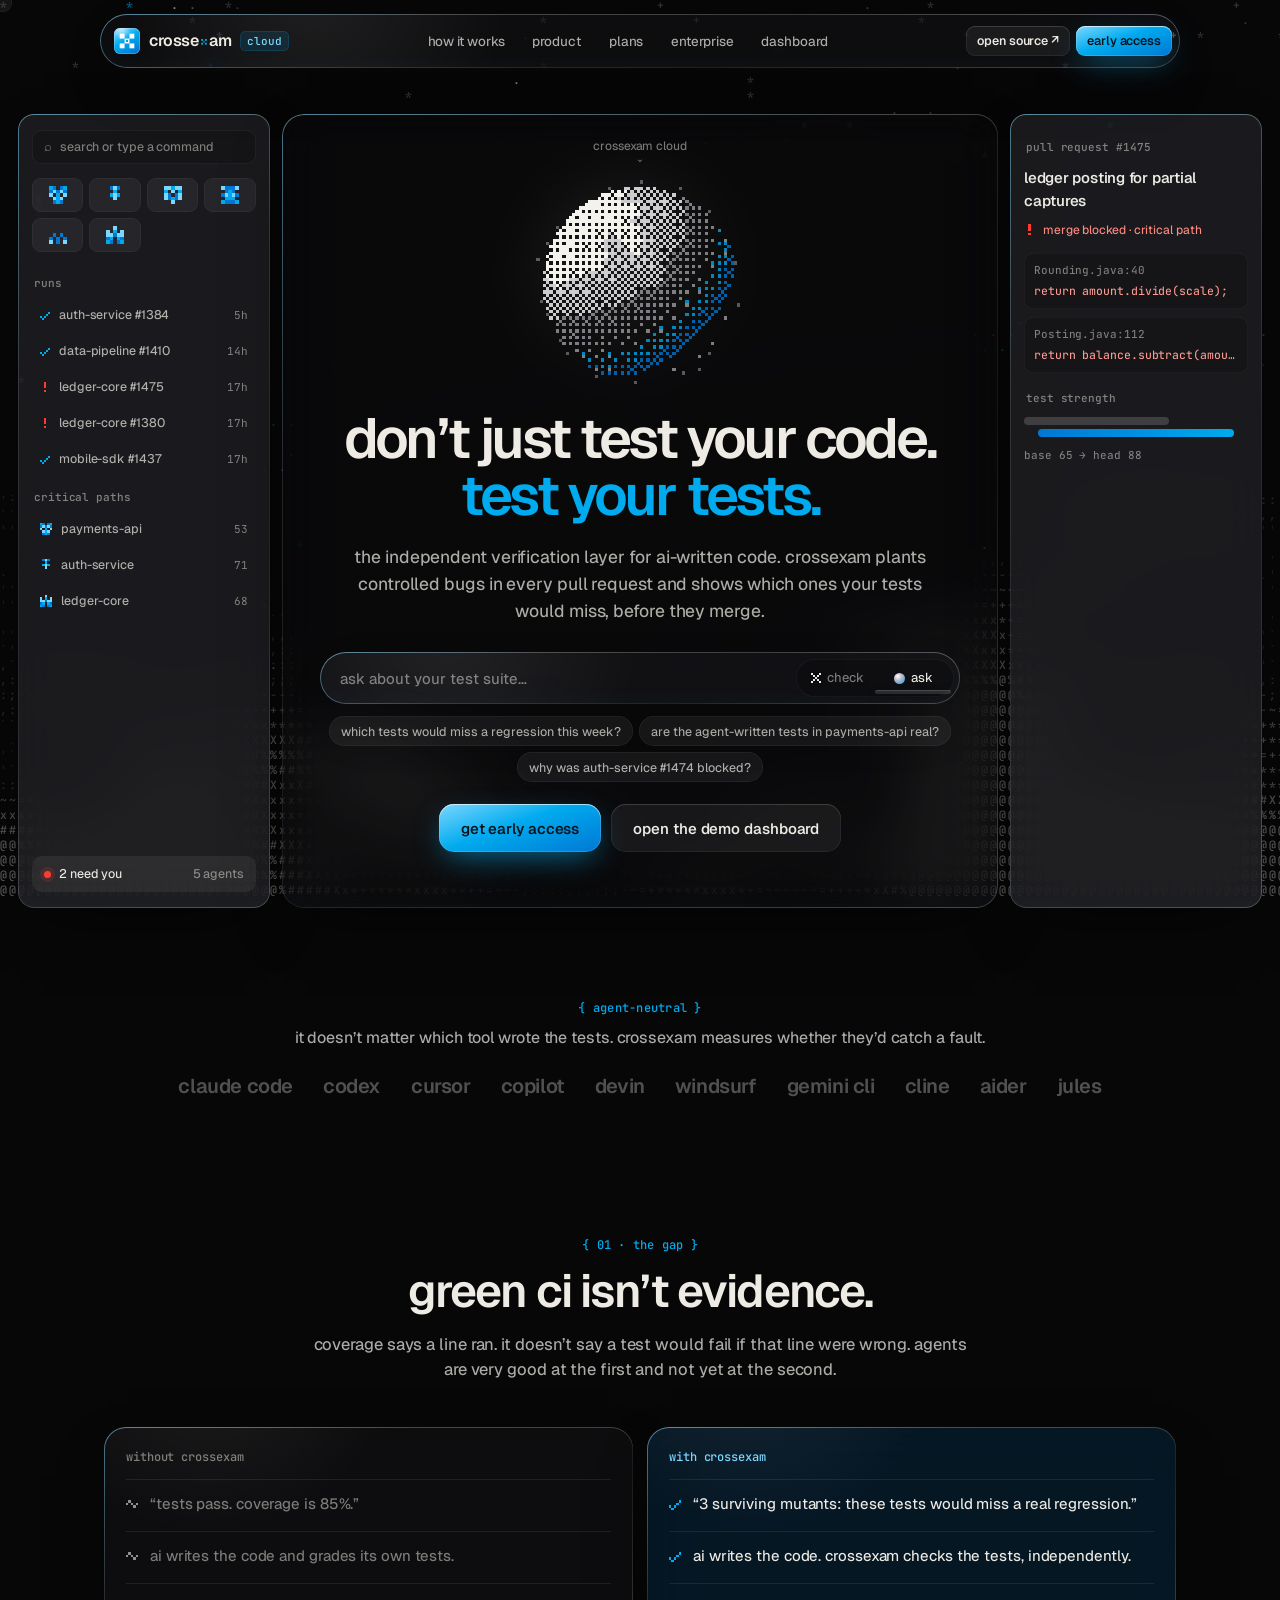
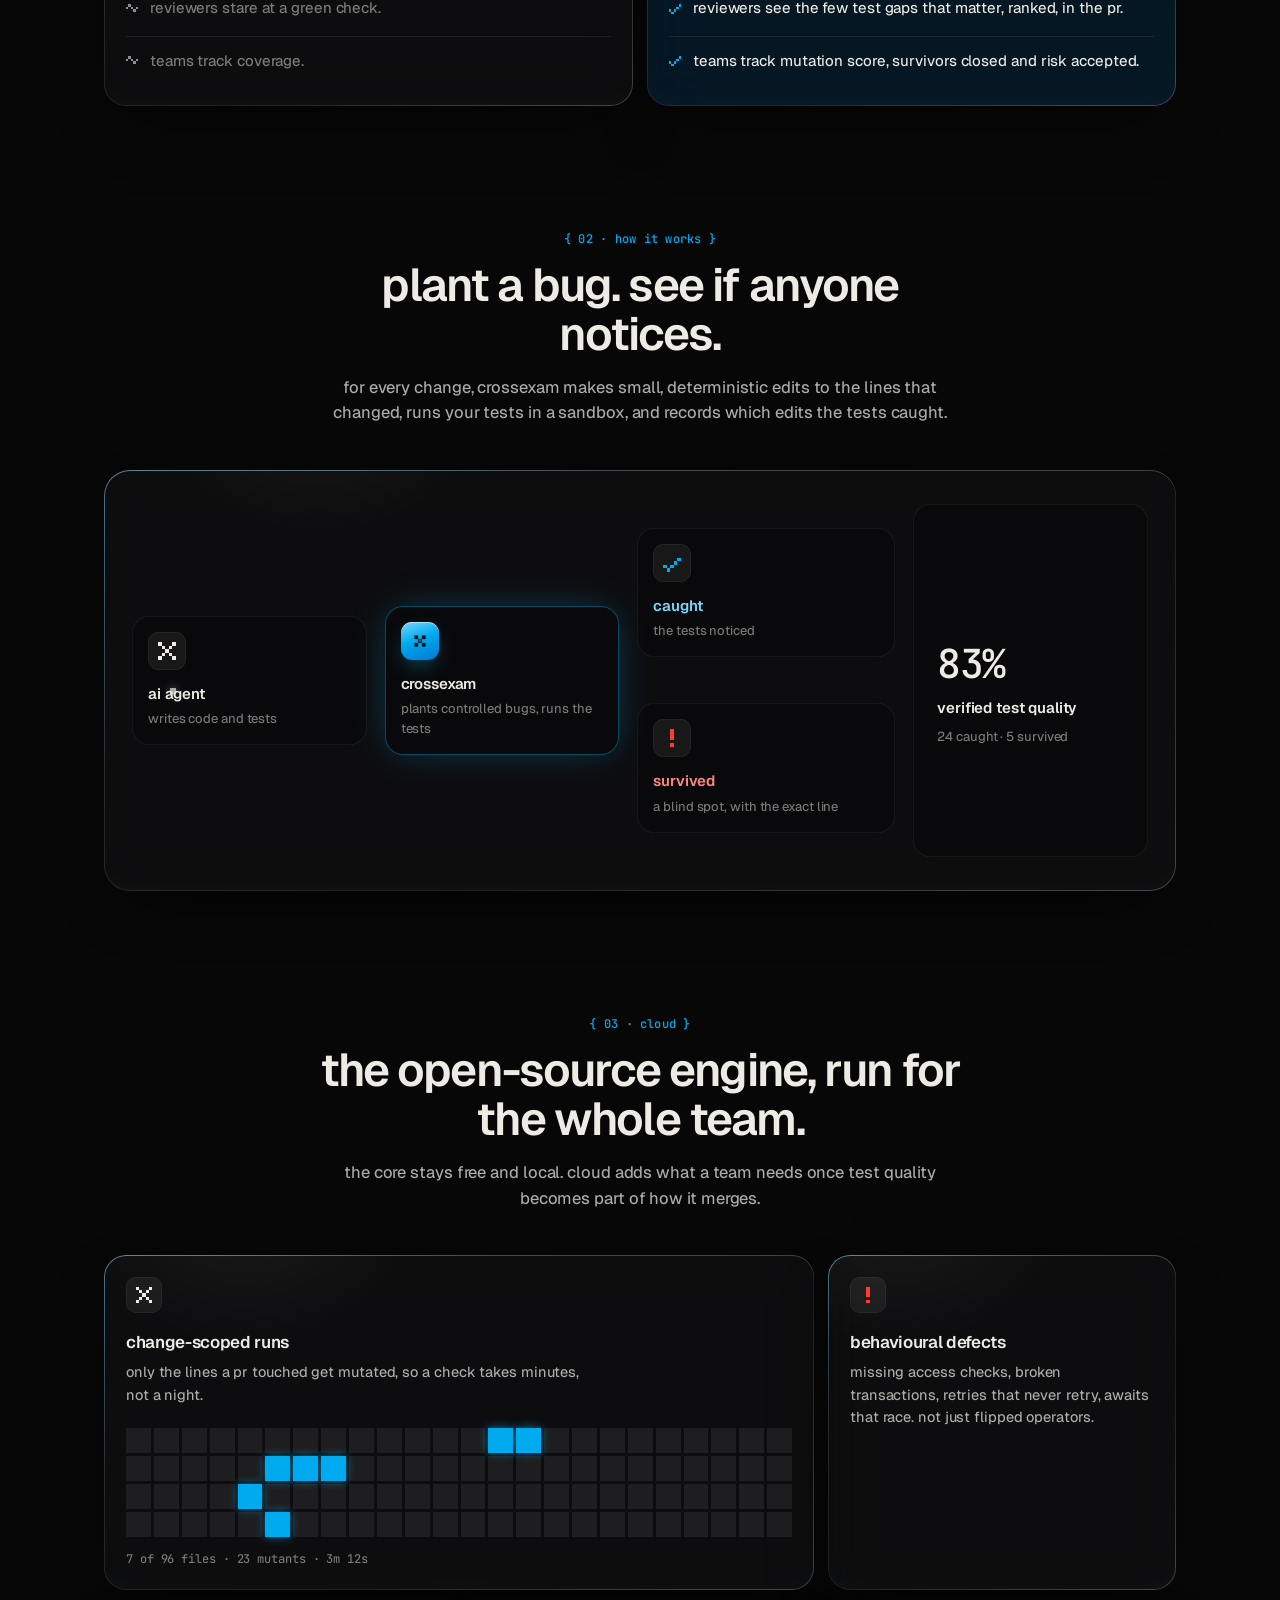
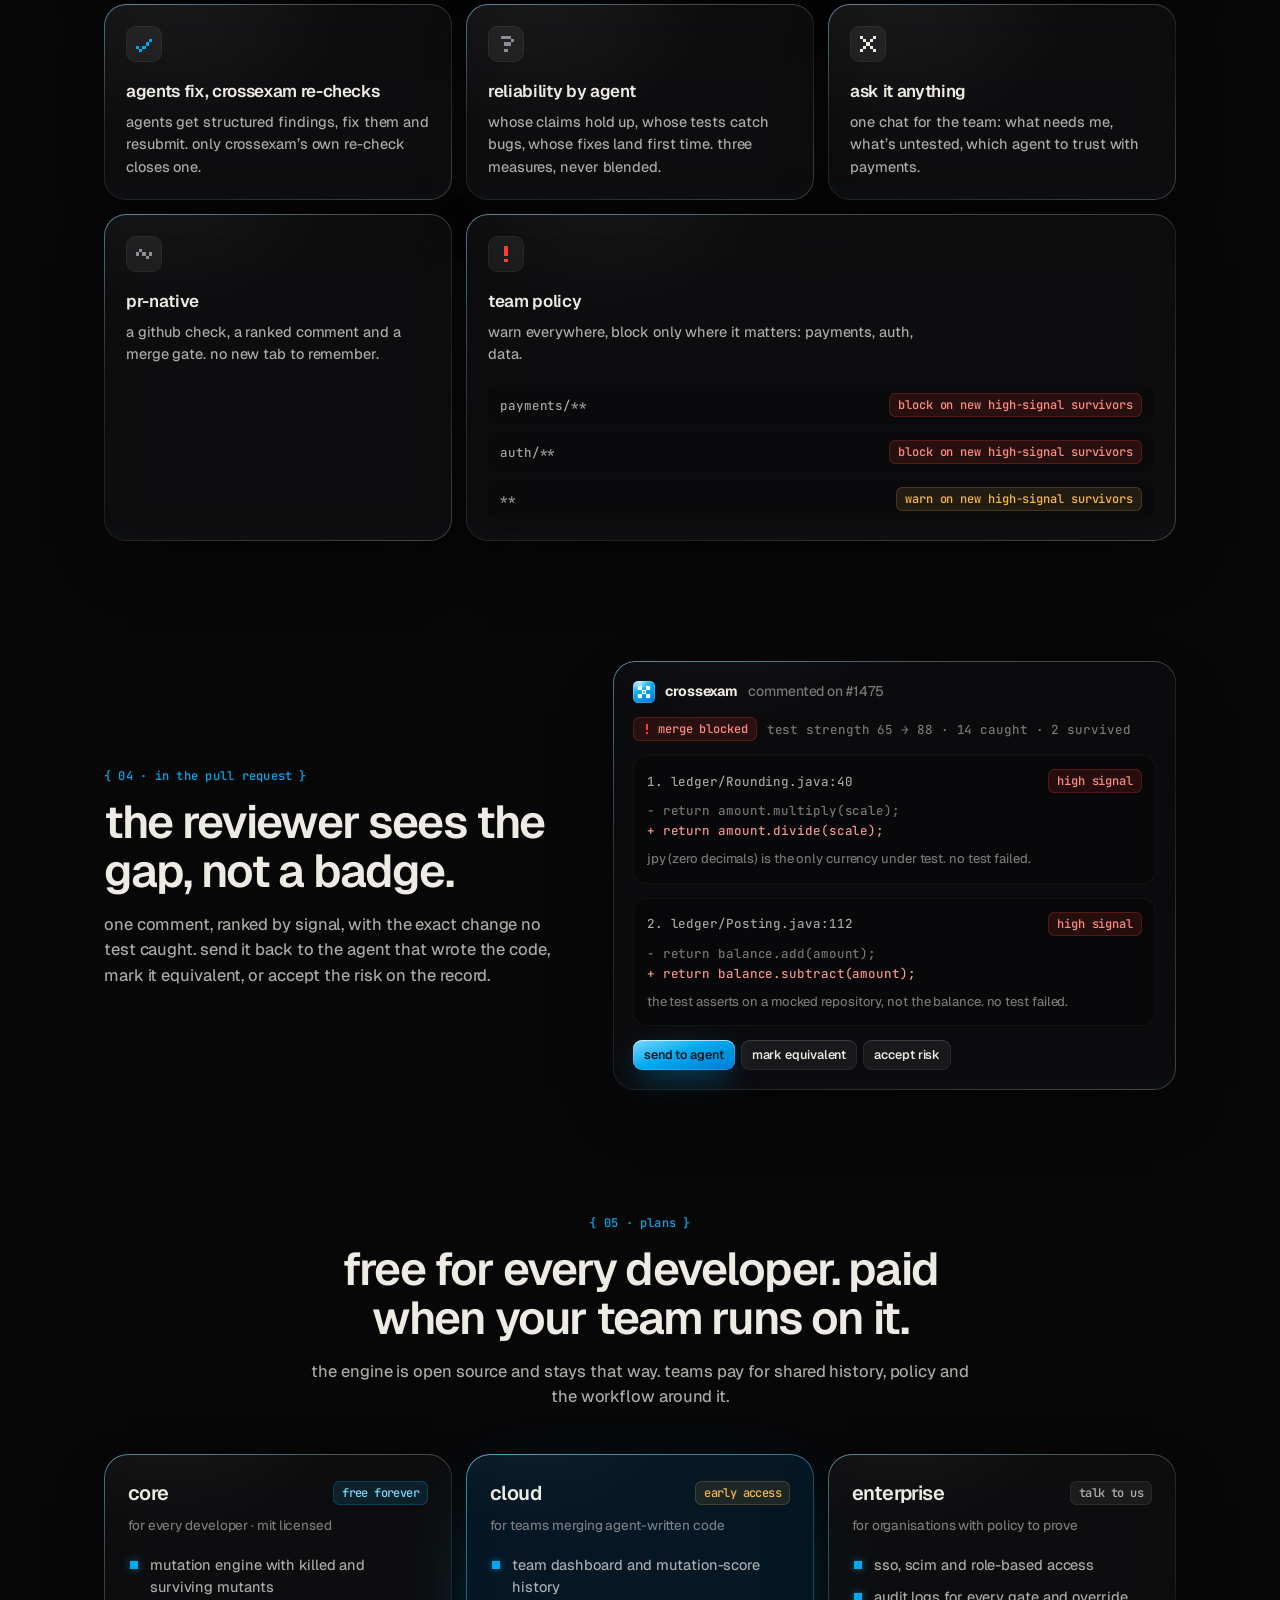
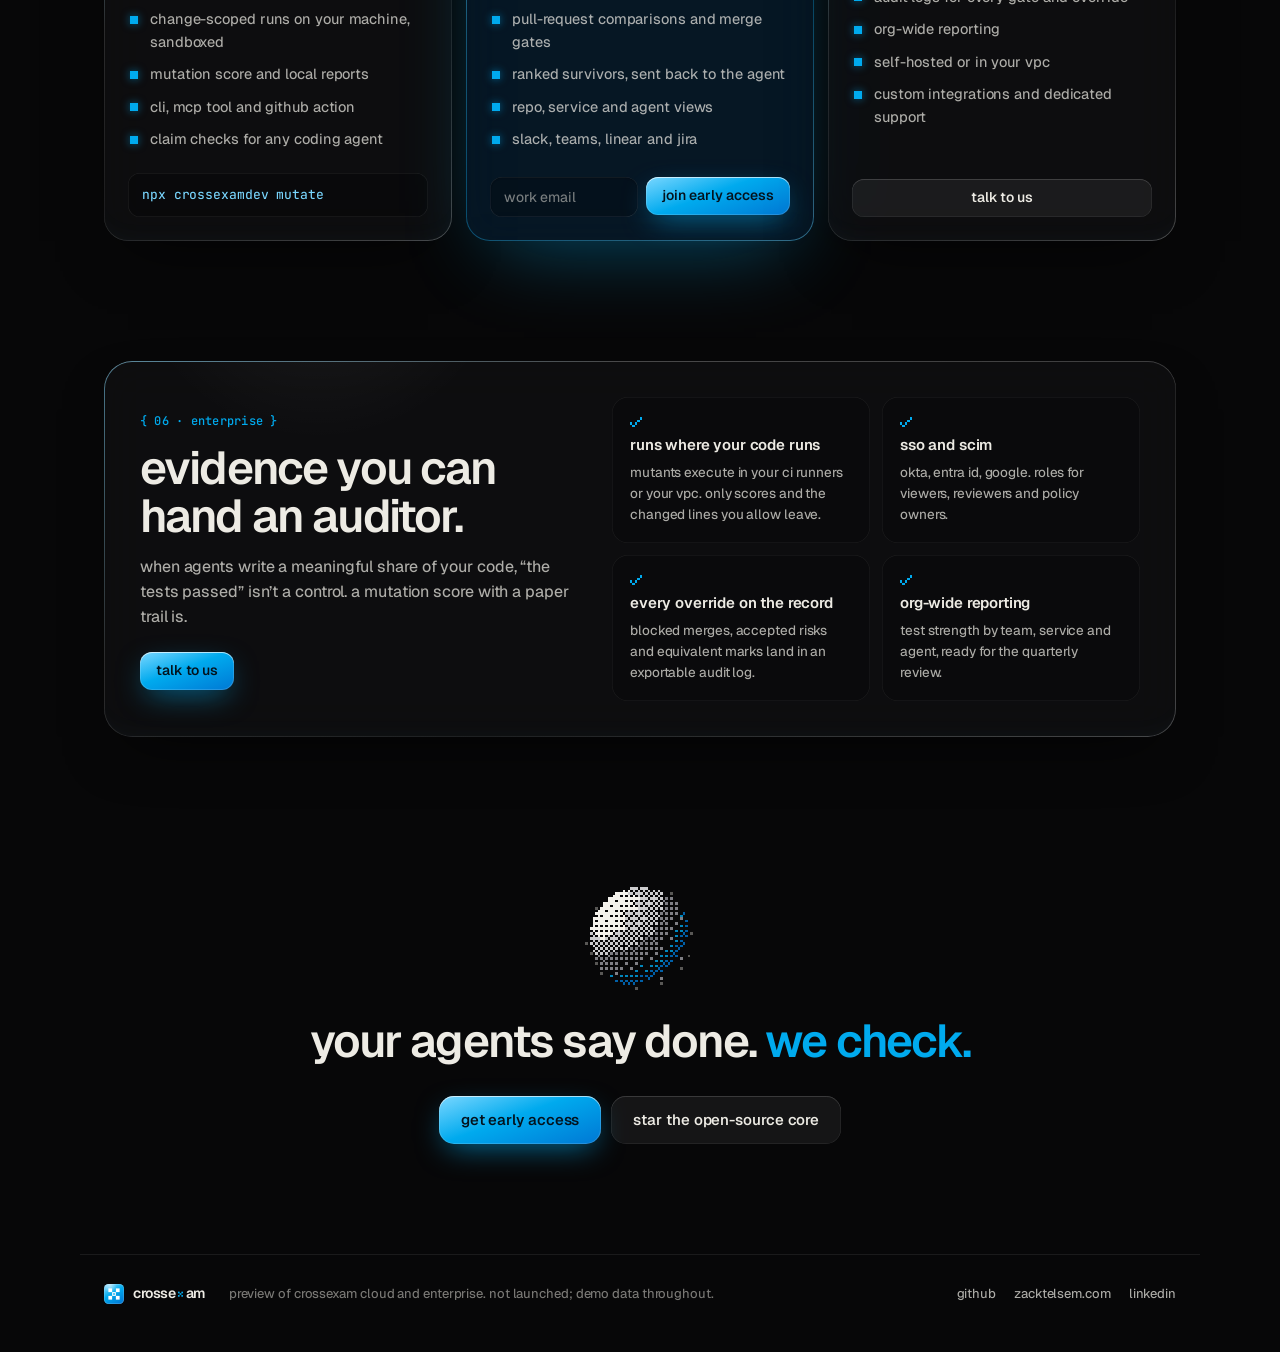
==== commit 4f6fabf3: "Preview build: chat-first dashboard" ====
--- a/index.html
+++ b/index.html
@@ -13,8 +13,8 @@
     <link rel="preconnect" href="https://fonts.googleapis.com" />
     <link rel="preconnect" href="https://fonts.gstatic.com" crossorigin />
     <link href="https://fonts.googleapis.com/css2?family=Geist:wght@400;500;600;700&family=JetBrains+Mono:wght@400;500&display=swap" rel="stylesheet" />
-    <script type="module" crossorigin src="./assets/index-Bl0_cGxH.js"></script>
-    <link rel="stylesheet" crossorigin href="./assets/index-Bjx57-23.css">
+    <script type="module" crossorigin src="./assets/index-Cuq8c6zz.js"></script>
+    <link rel="stylesheet" crossorigin href="./assets/index-BSGOX4kT.css">
   </head>
   <body>
     <div id="root"></div>
--- a/assets/index-BSGOX4kT.css
+++ b/assets/index-BSGOX4kT.css
@@ -0,0 +1 @@
+:root{color-scheme:dark;--void: #070708;--ink: #111113;--graphite: #1c1c20;--ash: #8e8e97;--bone: #edebe4;--verm: #ff3b30;--deep: #0078d4;--signal: #00aaee;--haze: #7ad7ff;--amber: #f5b84a;--text: #edebe4;--text-2: rgba(237, 235, 228, .72);--text-3: rgba(237, 235, 228, .5);--line: rgba(255, 255, 255, .08);--line-2: rgba(255, 255, 255, .14);--glass: rgba(22, 22, 26, .46);--glass-hi: rgba(40, 40, 46, .55);--glass-solid: #141417;--ease: cubic-bezier(.2, .8, .2, 1);--sans: Geist, ui-sans-serif, system-ui, -apple-system, sans-serif;--mono: "JetBrains Mono", ui-monospace, SFMono-Regular, monospace}*{box-sizing:border-box}html,body{margin:0;background:#070708}body{color:var(--text);font:450 15px/1.55 var(--sans);letter-spacing:-.006em;-webkit-font-smoothing:antialiased;text-transform:lowercase;overflow-x:hidden}code,pre,kbd,input,textarea,.mono{font-family:var(--mono);text-transform:none;font-variant-ligatures:none}a{color:inherit;text-decoration:none}button{font:inherit;color:inherit;text-transform:inherit;cursor:pointer}::selection{background:#00aaee59}.glass{position:relative;isolation:isolate;background:var(--glass);-webkit-backdrop-filter:blur(22px) saturate(1.5);backdrop-filter:blur(22px) saturate(1.5);box-shadow:inset 0 1px #ffffff24,inset 0 0 0 .5px #ffffff1a,inset 0 -18px 30px -24px #7ad7ff0f,0 24px 60px -24px #000000b3}.glass:before{content:"";position:absolute;top:0;right:0;bottom:0;left:0;border-radius:inherit;padding:1px;pointer-events:none;background:linear-gradient(150deg,#7ad7ff80,#ffffff14 30%,#ffffff05 60%,#fff3);-webkit-mask:linear-gradient(#000 0 0) content-box,linear-gradient(#000 0 0);-webkit-mask-composite:xor;mask:linear-gradient(#000 0 0) content-box exclude,linear-gradient(#000 0 0);z-index:2}.glass:after{content:"";position:absolute;top:0;right:0;bottom:0;left:0;border-radius:inherit;pointer-events:none;background:radial-gradient(320px circle at var(--mx, 20%) var(--my, -30%),rgba(255,255,255,.07),transparent 60%);z-index:1}.glass>*{position:relative;z-index:3}.glass.prism{-webkit-backdrop-filter:blur(22px) saturate(1.5);backdrop-filter:var(--prism) blur(10px) saturate(1.5)}.prism-defs{position:absolute;width:0;height:0;pointer-events:none}.btn{display:inline-flex;align-items:center;justify-content:center;gap:8px;height:38px;padding:0 16px;border:0;border-radius:12px;font-size:14px;font-weight:550;white-space:nowrap;transition:transform .12s var(--ease),background .2s,box-shadow .2s,color .2s}.btn:active{transform:scale(.96);transition-duration:.05s}.btn:focus-visible,.field:focus-visible{outline:2px solid var(--signal);outline-offset:2px}.btn.primary{color:#04121c;background:linear-gradient(160deg,var(--haze),var(--signal) 45%,var(--deep));box-shadow:inset 0 1px #fff9,inset 0 0 0 1px #ffffff26,0 10px 30px -8px #00aaeea6}.btn.primary:hover{box-shadow:inset 0 1px #ffffffb3,inset 0 0 0 1px #fff3,0 12px 36px -8px #00aaeed9}.btn.ghost{color:var(--text);background:#ffffff0f;box-shadow:inset 0 1px #ffffff1a,inset 0 0 0 .5px #ffffff1f}.btn.ghost:hover{background:#ffffff1a}.btn.sm{height:30px;padding:0 11px;font-size:12.5px;border-radius:9px}.btn.lg{height:48px;padding:0 22px;font-size:15px;border-radius:15px}.field{height:40px;width:100%;padding:0 14px;border:0;border-radius:12px;color:var(--text);background:#00000038;box-shadow:inset 0 0 0 .5px #ffffff1f,inset 0 1px 2px #0000004d;font:450 14px var(--sans);text-transform:none}.field::placeholder{color:var(--text-3);text-transform:lowercase}.tag{display:inline-flex;align-items:center;gap:6px;height:24px;padding:0 9px;border-radius:7px;font:500 12px var(--mono);text-transform:lowercase;white-space:nowrap}.tag.verified{color:var(--haze);background:#00aaee1f;box-shadow:inset 0 0 0 .5px #00aaee73}.tag.contradicted,.tag.survived{color:#ff8a80;background:#ff3b301f;box-shadow:inset 0 0 0 .5px #ff3b3073}.tag.killed{color:var(--haze);background:#00aaee1a;box-shadow:inset 0 0 0 .5px #00aaee59}.tag.stale,.tag.review,.tag.neutral{color:var(--text-2);background:#ffffff0f;box-shadow:inset 0 0 0 .5px #ffffff24}.tag.warn{color:var(--amber);background:#f5b84a1a;box-shadow:inset 0 0 0 .5px #f5b84a59}.switch{-moz-appearance:none;appearance:none;-webkit-appearance:none;position:relative;flex:none;width:42px;height:25px;margin:0;border-radius:99px;background:#ffffff1f;box-shadow:inset 0 1px 2px #00000059;cursor:pointer;transition:background .25s}.switch:after{content:"";position:absolute;top:2px;left:2px;width:21px;height:21px;border-radius:99px;background:var(--bone);box-shadow:0 2px 5px #0006;transition:transform .38s cubic-bezier(.3,1.35,.5,1),width .2s var(--ease)}.switch:checked{background:var(--signal)}.switch:checked:after{transform:translate(17px)}.switch:active:after{width:26px}.switch:checked:active:after{transform:translate(12px)}.switch:focus-visible{outline:2px solid var(--signal);outline-offset:2px}.eyebrow{display:inline-flex;align-items:center;gap:8px;font:500 12px var(--mono);color:var(--signal);letter-spacing:.02em}@media (prefers-reduced-transparency: reduce){.glass,.glass.prism{-webkit-backdrop-filter:none;backdrop-filter:none;background:var(--glass-solid)}}@media (prefers-contrast: more){.glass{background:var(--glass-solid);box-shadow:inset 0 0 0 1px #ffffff80}.glass:before,.glass:after{display:none}:root{--text-2: rgba(237, 235, 228, .9);--text-3: rgba(237, 235, 228, .75)}}@media (prefers-reduced-motion: reduce){*,*:before,*:after{animation-duration:.01ms!important;transition-duration:.01ms!important}}.sky{position:fixed;top:0;right:0;bottom:0;left:0;width:100vw;height:100vh;image-rendering:pixelated;z-index:0;pointer-events:none}.pixel-sphere{image-rendering:pixelated;display:block}.site{position:relative;min-height:100vh}.site>*:not(.sky){position:relative;z-index:1}.dim{color:var(--text-3)}.sr{position:absolute;width:1px;height:1px;overflow:hidden;clip:rect(0 0 0 0)}.wordmark{display:inline-flex;align-items:center;font-weight:600;letter-spacing:-.03em;color:var(--text);white-space:nowrap}.wm-x{display:inline-flex;margin:0 .04em;color:var(--signal);transform:translateY(.05em)}.wm-suffix{color:var(--text-3);font-weight:500;margin-left:.3em}.reveal{opacity:0;transform:translateY(16px);transition:opacity .7s var(--ease),transform .7s var(--ease)}.reveal.in{opacity:1;transform:none}.nav-wrap{position:fixed!important;top:14px;left:0;right:0;z-index:30!important;display:flex;justify-content:center;padding:0 14px;pointer-events:none}.nav{pointer-events:auto;display:flex;align-items:center;gap:12px;width:min(1080px,100%);height:54px;padding:0 8px 0 14px;border-radius:999px;transition:width .5s var(--ease),background .3s}.nav-wrap.scrolled .nav{width:min(940px,100%);--glass: rgba(16, 16, 20, .7)}.nav-brand{display:inline-flex;align-items:center;gap:9px;flex:none}.nav-cloud{font:500 11px var(--mono);color:var(--haze);padding:3px 7px;border-radius:6px;background:#00aaee1f;box-shadow:inset 0 0 0 .5px #00aaee59}.nav-links{display:flex;gap:4px;margin:0 auto}.nav-links a{padding:7px 12px;border-radius:99px;font-size:13.5px;color:var(--text-2);transition:color .2s,background .2s}.nav-links a:hover{color:var(--text);background:#ffffff0f}.nav-cta{display:flex;gap:6px;flex:none}.hero{min-height:100vh;padding:92px 18px 28px;display:flex;justify-content:center}.panes{position:absolute;top:84px;right:18px;bottom:22px;left:18px;display:grid;grid-template-columns:minmax(230px,1fr) minmax(0,2.15fr) minmax(230px,1fr);gap:12px;max-width:1560px;margin:0 auto}.pane{border-radius:22px;--glass: rgba(18, 18, 22, .38);overflow:hidden}.pane.mid{--glass: rgba(18, 18, 22, .26)}.pane.side{padding:16px 14px;display:flex;flex-direction:column;gap:6px;font-size:12.5px;color:var(--text-2)}.pane-search{display:flex;gap:8px;align-items:center;height:34px;padding:0 12px;border-radius:10px;background:#00000038;box-shadow:inset 0 0 0 .5px #ffffff1a;color:var(--text-3);margin-bottom:8px}.pane-tiles{display:grid;grid-template-columns:repeat(4,1fr);gap:6px;margin-bottom:8px}.pane-tile{height:34px;border-radius:9px;display:grid;place-items:center;background:#ffffff0d;box-shadow:inset 0 0 0 .5px #ffffff14}.pane-h{font:500 11px var(--mono);color:var(--text-3);margin:10px 2px 4px}.pane-row{display:flex;align-items:center;gap:9px;height:30px;padding:0 8px;border-radius:8px}.pane-row:nth-of-type(2){background:#ffffff0f}.pane-row span{flex:1;overflow:hidden;text-overflow:ellipsis;white-space:nowrap}.pane-row em{font:11px var(--mono);color:var(--text-3);font-style:normal}.pane-needs{margin-top:auto;display:flex;align-items:center;gap:8px;height:36px;padding:0 12px;border-radius:10px;background:#ffffff0f;color:var(--text)}.pane-needs em{margin-left:auto;font-style:normal;color:var(--text-3)}.dot{width:7px;height:7px;border-radius:50%;background:var(--verm);box-shadow:0 0 0 4px #ff3b3026}.pane.right{gap:8px}.pane-pr{font-size:15px;color:var(--text);font-weight:550;letter-spacing:-.015em}.pane-gate{display:flex;gap:8px;align-items:center;color:#ff8a80;font-size:12px;margin-bottom:6px}.pane-mut{display:flex;flex-direction:column;gap:3px;padding:9px 10px;border-radius:10px;background:#0003;box-shadow:inset 0 0 0 .5px #ffffff12}.pane-mut .mono{font-size:11px;color:var(--text-3)}.pane-mut code{font-size:11.5px;color:#ff9b92;white-space:nowrap;overflow:hidden;text-overflow:ellipsis}.pane-bars{position:relative;height:22px;display:flex;flex-direction:column;gap:4px}.pane-bars span{display:block;height:8px;border-radius:4px;background:#ffffff29}.pane-bars span.head{background:linear-gradient(90deg,var(--deep),var(--signal))}.pane-legend{font-size:11px;color:var(--text-3)}.hero-in{position:relative;z-index:2;display:flex;flex-direction:column;align-items:center;text-align:center;max-width:940px;padding-top:18px}.hero-handle{font-size:12px;color:var(--text-3);display:flex;flex-direction:column;align-items:center;line-height:1.1;margin-bottom:4px}.hero-handle span{font-size:10px}.hero-sphere{margin:6px 0 -6px;filter:drop-shadow(0 0 40px rgba(237,235,228,.14))}.hero h1{margin:22px 0 0;font-size:clamp(40px,5.4vw,72px);line-height:1;font-weight:600;letter-spacing:-.05em}.hero h1 span{color:var(--signal)}.lede{margin:20px auto 0;max-width:600px;font-size:17.5px;color:var(--text-2)}.hero-ctas{display:flex;flex-wrap:wrap;gap:10px;justify-content:center;margin-top:22px}.ask{width:min(640px,100%);margin-top:28px;text-align:left}.ask-bar{display:flex;align-items:center;gap:8px;height:52px;padding:0 6px 0 18px;border-radius:999px;--glass: rgba(24, 24, 28, .62)}.ask-input{flex:1;min-width:0;height:100%;border:0;background:transparent;color:var(--text);font:450 15px var(--sans);text-transform:none;outline:none}.ask-input::placeholder{color:var(--text-3);text-transform:lowercase}.ask-seg{position:relative;display:flex;height:38px;padding:3px;border-radius:99px;background:#00000040;box-shadow:inset 0 0 0 .5px #ffffff14}.ask-seg button{position:relative;z-index:1;display:inline-flex;align-items:center;gap:6px;width:76px;justify-content:center;border:0;background:none;border-radius:99px;font-size:13px;color:var(--text-3);transition:color .2s}.ask-seg button.on{color:var(--text)}.ask-thumb{position:absolute;top:3px;bottom:3px;left:3px;width:76px;border-radius:99px;background:#ffffff1f;box-shadow:inset 0 1px #ffffff24,0 2px 8px #0000004d;transition:transform .45s cubic-bezier(.3,1.3,.5,1)}.ask-thumb.ask{transform:translate(76px)}.ask-orb{width:11px;height:11px;border-radius:50%;background:radial-gradient(circle at 35% 30%,#fff,#b9b4c8 40%,#0ae)}.ask-sugg{display:flex;flex-wrap:wrap;gap:6px;justify-content:center;margin-top:12px}.chip{height:30px;padding:0 12px;border:0;border-radius:99px;font-size:12.5px;color:var(--text-2);background:#ffffff0f;box-shadow:inset 0 0 0 .5px #ffffff1a;transition:background .2s,color .2s,transform .12s var(--ease)}.chip:hover{color:var(--text);background:#ffffff1a}.chip:active{transform:scale(.96)}.ask-answer{margin-top:12px;padding:16px 18px;border-radius:18px;--glass: rgba(18, 18, 22, .78);animation:rise .4s var(--ease)}.ask-lead{margin:0 0 10px;font-size:15px;color:var(--text)}.ask-answer ul{list-style:none;margin:0;padding:0;display:flex;flex-direction:column;gap:6px}.ask-answer li{display:grid;grid-template-columns:12px 1fr;gap:4px 10px;align-items:center;font-size:13.5px;color:var(--text-2);opacity:0;transform:translateY(4px);transition:opacity .35s var(--ease),transform .35s var(--ease)}.ask-answer li.in{opacity:1;transform:none}.ask-answer li code{grid-column:2;font-size:12px;color:#ff9b92}.ask-foot{display:flex;justify-content:space-between;align-items:center;margin-top:12px;font:11.5px var(--mono);color:var(--text-3);text-transform:lowercase}.agents{display:flex;flex-direction:column;align-items:center;gap:10px;padding:70px 24px 10px;text-align:center}.agents p{margin:0;color:var(--text-2);font-size:16px}.agents-row{display:flex;flex-wrap:wrap;justify-content:center;gap:8px 30px;margin-top:10px;font-size:20px;font-weight:600;letter-spacing:-.02em;color:#edebe452}.block{max-width:1120px;margin:0 auto;padding:120px 24px 0}.head{text-align:center;max-width:660px;margin:0 auto 44px}.head.left{text-align:left;margin:0}.head h2,.ent h2,.final h2{margin:12px 0 0;font-size:clamp(30px,4.4vw,46px);line-height:1.06;font-weight:600;letter-spacing:-.04em}.head p{margin:16px auto 0;font-size:16.5px;color:var(--text-2)}.contrast{display:grid;grid-template-columns:1fr 1fr;gap:14px}.contrast-col{border-radius:22px;padding:22px;display:flex;flex-direction:column;gap:4px}.contrast-col.hi{--glass: rgba(0, 120, 212, .14)}.contrast-h{font:500 12px var(--mono);color:var(--haze);margin-bottom:10px}.contrast-h.dim{color:var(--text-3)}.contrast-row{display:grid;grid-template-columns:12px 1fr;gap:12px;align-items:center;padding:12px 0;border-top:1px solid var(--line);font-size:15px;color:var(--text)}.contrast-row.dim{color:var(--text-3)}.pipe{border-radius:26px;padding:34px 28px}.pipe-stage{position:relative;display:grid;grid-template-columns:1fr 1fr 1.1fr 1fr;gap:18px;align-items:center;min-height:260px}.pipe-node{position:relative;z-index:2;display:flex;flex-direction:column;gap:4px;padding:16px;border-radius:18px;background:#00000047;box-shadow:inset 0 0 0 .5px #ffffff1a;font-size:13px;color:var(--text-3)}.pipe-node b{font-size:15px;font-weight:600;color:var(--text);letter-spacing:-.01em}.pipe-ico{width:38px;height:38px;border-radius:11px;display:grid;place-items:center;background:#ffffff0f;box-shadow:inset 0 0 0 .5px #ffffff1a;margin-bottom:8px}.pipe-ico.core{background:linear-gradient(160deg,var(--haze),var(--signal) 45%,var(--deep));box-shadow:inset 0 1px #ffffff80,0 8px 22px -8px #00aaeeb3}.pipe-node.core{box-shadow:inset 0 0 0 1px #0ae6,0 0 40px -10px #0ae6}.pipe-split{display:flex;flex-direction:column;gap:46px}.pipe-node.caught b{color:var(--haze)}.pipe-node.survived b{color:#ff8a80}.pipe-node.final{align-items:flex-start}.pipe-score{font-size:40px;font-weight:500;color:var(--text);letter-spacing:-.04em;line-height:1;margin-bottom:4px}.pipe-dots{position:absolute;top:0;right:0;bottom:0;left:0;pointer-events:none;z-index:1}.pipe-dots i{position:absolute;width:6px;height:6px;margin:-3px 0 0 -3px;background:var(--bone);box-shadow:0 0 8px #edebe499}.pipe-dots i.good{background:var(--signal);box-shadow:0 0 10px #0aec}.pipe-dots i.bad{background:var(--verm);box-shadow:0 0 10px #ff3b30cc}.bento{display:grid;grid-template-columns:repeat(3,1fr);gap:14px}.feat{border-radius:22px;padding:22px;display:flex;flex-direction:column;gap:6px;min-height:180px}.feat.wide{grid-column:span 2}.feat b{font-size:17px;font-weight:600;letter-spacing:-.02em}.feat p{margin:0;color:var(--text-2);font-size:14.5px;max-width:460px}.feat-ico{width:36px;height:36px;border-radius:10px;display:grid;place-items:center;background:#ffffff0f;box-shadow:inset 0 0 0 .5px #ffffff1a;margin-bottom:10px}.scope{margin-top:auto;padding-top:16px;display:grid;grid-template-columns:repeat(24,1fr);gap:3px}.scope i{aspect-ratio:1;background:#ffffff12}.scope i.on{background:var(--signal);box-shadow:0 0 10px #0ae9}.scope span{grid-column:1 / -1;margin-top:10px;font-size:12px;color:var(--text-3)}.policy-viz{margin-top:auto;padding-top:14px;display:flex;flex-direction:column;gap:7px;font-size:12.5px}.policy-viz div{display:flex;justify-content:space-between;align-items:center;gap:10px;padding:8px 12px;border-radius:10px;background:#00000038;color:var(--text-2)}.block.split{display:grid;grid-template-columns:.9fr 1.1fr;gap:48px;align-items:center}.pr-card{border-radius:22px;padding:20px;display:flex;flex-direction:column;gap:14px;--glass: rgba(14, 14, 18, .66)}.pr-top{display:flex;align-items:center;gap:10px;font-size:14px}.pr-av{display:grid}.pr-sum{display:flex;flex-wrap:wrap;gap:10px;align-items:center;font-size:12.5px}.pr-mut{padding:14px;border-radius:14px;background:#00000047;box-shadow:inset 0 0 0 .5px #ffffff14}.pr-mut-h{display:flex;justify-content:space-between;gap:10px;align-items:center;font-size:12.5px;color:var(--text-2);margin-bottom:8px}.pr-mut pre{margin:0;font-size:12.5px;line-height:1.6;white-space:pre-wrap;word-break:break-word}.pr-mut .del{color:#edebe480}.pr-mut .add{color:#ff9b92}.pr-mut p{margin:8px 0 0;font-size:13px;color:var(--text-3)}.pr-actions{display:flex;flex-wrap:wrap;gap:6px}.plans{display:grid;grid-template-columns:repeat(3,1fr);gap:14px;align-items:stretch}.plan{border-radius:24px;padding:24px;display:flex;flex-direction:column}.plan.hi{--glass: rgba(0, 120, 212, .14);box-shadow:inset 0 1px #ffffff29,inset 0 0 0 1px #00aaee59,0 30px 80px -30px #00aaee73}.plan-name{display:flex;justify-content:space-between;align-items:center;font-size:20px;font-weight:600;letter-spacing:-.03em}.plan-for{margin:6px 0 18px;color:var(--text-3);font-size:13.5px}.plan ul{list-style:none;margin:0 0 22px;padding:0;display:flex;flex-direction:column;gap:10px;flex:1}.plan li{position:relative;padding-left:22px;font-size:14.5px;color:var(--text-2)}.plan li:before{content:"";position:absolute;left:2px;top:.5em;width:8px;height:8px;background:var(--signal);box-shadow:0 0 8px #0ae9}.plan-cmd{display:block;padding:12px 14px;border-radius:12px;background:#0000004d;box-shadow:inset 0 0 0 .5px #ffffff1a;font-size:13px;color:var(--haze)}.plan-form{display:flex;gap:8px}.plan-form .btn{flex:none}.plan-note{margin:8px 0 0;font-size:12px;color:var(--text-3)}.ent{border-radius:28px;padding:36px;display:grid;grid-template-columns:.9fr 1.1fr;gap:40px;align-items:center}.ent-copy p{color:var(--text-2);font-size:16px;margin:14px 0 22px}.ent-grid{display:grid;grid-template-columns:1fr 1fr;gap:12px}.ent-item{padding:18px;border-radius:16px;background:#00000038;box-shadow:inset 0 0 0 .5px #ffffff14;display:flex;flex-direction:column;gap:6px}.ent-item b{font-size:15px;font-weight:600;letter-spacing:-.01em}.ent-item p{margin:0;font-size:13.5px;color:var(--text-2)}.final{display:flex;flex-direction:column;align-items:center;text-align:center;padding:140px 24px 110px;gap:8px}.final h2 span{color:var(--signal)}.foot{max-width:1120px;margin:0 auto;padding:28px 24px 48px;display:flex;flex-wrap:wrap;align-items:center;gap:14px 24px;border-top:1px solid var(--line);font-size:13px}.foot-links{display:flex;gap:18px;margin-left:auto;color:var(--text-2)}.foot-links a:hover{color:var(--text)}@keyframes rise{0%{opacity:0;transform:translateY(6px)}}@media (max-width: 1100px){.panes{grid-template-columns:1fr}.pane.side{display:none}}@media (max-width: 900px){.nav-links{display:none}.nav-cta{margin-left:auto}.contrast,.plans,.block.split,.ent,.ent-grid,.bento{grid-template-columns:1fr}.feat.wide{grid-column:auto}.pipe-stage{grid-template-columns:1fr}.pipe-split{flex-direction:row;gap:12px}.pipe-split .pipe-node{flex:1}.pipe-dots{display:none}}@media (max-width: 560px){.nav{padding-left:12px}.hide-sm{display:none!important}.nav-cloud{display:none}.hero{padding:84px 12px 24px}.panes{top:76px;right:10px;bottom:14px;left:10px}.hero h1{font-size:40px}.lede{font-size:15.5px}.ask-seg button,.ask-thumb{width:62px}.ask-thumb.ask{transform:translate(62px)}.block{padding:90px 16px 0}.ent{padding:22px}.plan-form{flex-direction:column}.foot-links{margin-left:0}}.pane.side>*{flex:none}.panes{grid-template-columns:minmax(220px,.95fr) minmax(0,2.7fr) minmax(220px,.95fr)}.hero-in{max-width:780px}.hero h1{font-size:clamp(38px,4.4vw,62px)}@media (max-width: 1100px){.panes{grid-template-columns:1fr}}.site-picker{right:18px;bottom:18px}.site>.ascii{position:fixed!important;z-index:0!important}.pane-bars span{flex:none;min-height:8px}.view{display:flex;flex-direction:column;gap:16px;animation:rise .35s var(--ease)}.view-h{display:flex;justify-content:space-between;align-items:flex-end;gap:16px;flex-wrap:wrap}.view-h.sub{margin-top:10px}.view h1{margin:0;font-size:28px;font-weight:600;letter-spacing:-.035em}.view h2{margin:0;font-size:19px;font-weight:600;letter-spacing:-.02em}.view-h p{margin:6px 0 0;max-width:680px;font-size:14px}.back{font-size:13px}.card{position:relative;padding:18px;border-radius:18px;background:#ffffff0a;box-shadow:inset 0 1px #ffffff0f,inset 0 0 0 .5px #ffffff14}.card.flush{padding:0;overflow:hidden}.card.empty{color:var(--text-3);text-align:center;padding:30px}.card-h{display:flex;justify-content:space-between;align-items:center;gap:12px;margin-bottom:14px;font-size:14px}.card-h b{font-weight:600}.card-h .dim{font-size:12px}.card-h.pad{padding:16px 18px 0}.fine{margin:12px 0 0;font-size:12.5px;color:var(--text-3)}.grid-2{display:grid;grid-template-columns:1.45fr 1fr;gap:16px}.grid-3{display:grid;grid-template-columns:repeat(3,1fr);gap:16px}.up{color:var(--haze)}.down{color:#ff8a80}.ov-hero{display:flex;align-items:center;gap:28px;padding:6px 4px 10px}.ov-hello{flex:1;min-width:0}.ov-hello h1{font-size:34px}.ov-hello p{margin:6px 0 0;color:var(--text-2);font-size:15px}.ask.compact{margin-top:16px;width:100%;max-width:680px}.ask.compact .ask-sugg{justify-content:flex-start}.kpis{display:grid;grid-template-columns:repeat(4,1fr);gap:16px}.kpi{display:flex;flex-direction:column;gap:8px}.kpi-l{font-size:12.5px;color:var(--text-3)}.kpi-v{display:flex;align-items:baseline;gap:10px}.kpi-v b{font-size:34px;font-weight:550;letter-spacing:-.04em;font-variant-numeric:tabular-nums;line-height:1}.kpi-d{font:12px var(--mono);color:var(--text-3)}.kpi-d.up{color:var(--haze)}.kpi-d.down{color:#ff8a80}.kpi-n{margin:0;font-size:12.5px;color:var(--text-3)}.kpi-bar{height:6px;border-radius:3px;background:#ffffff14;overflow:hidden;margin-top:auto}.kpi-bar span{display:block;height:100%;background:linear-gradient(90deg,var(--deep),var(--signal))}.trend svg{width:100%;height:auto;display:block}.trend .ax{font:10.5px var(--mono);fill:#edebe466}.trend-legend{display:flex;flex-wrap:wrap;gap:6px 16px;margin-top:10px;font-size:12px;color:var(--text-2)}.trend-legend span{display:inline-flex;align-items:center;gap:6px}.trend-legend i{width:8px;height:8px}.trend-legend b{font-size:11.5px;color:var(--text)}.needs-rows{display:flex;flex-direction:column;gap:4px}.need-row{display:grid;grid-template-columns:12px 1fr auto;gap:12px;align-items:center;padding:10px;border-radius:12px;transition:background .15s}.need-row:hover{background:#ffffff0d}.need-t{display:flex;flex-direction:column;min-width:0}.need-t b{font-weight:550;font-size:13.5px;overflow:hidden;text-overflow:ellipsis;white-space:nowrap}.need-t .dim{font-size:12px;overflow:hidden;text-overflow:ellipsis;white-space:nowrap}.tbl{width:100%;border-collapse:collapse;font-size:13.5px}.tbl th{text-align:left;font:500 11.5px var(--mono);color:var(--text-3);padding:10px 14px;border-bottom:1px solid var(--line);text-transform:lowercase}.tbl td{padding:11px 14px;border-bottom:1px solid var(--line);vertical-align:middle}.tbl tr:last-child td{border-bottom:0}.link-row:hover td{background:#ffffff08}.pr-cell{display:flex;flex-direction:column}.pr-cell b{font-weight:550}.pr-cell .dim{font-size:12px}.glyphs{display:inline-flex;gap:6px}.meter{display:inline-block;width:120px;height:6px;border-radius:3px;background:#ffffff14;overflow:hidden;vertical-align:middle}.meter.wide{width:100%}.meter i{display:block;height:100%;background:var(--signal)}.meter i.moderate{background:var(--amber)}.meter i.weak{background:var(--verm)}.seg{display:inline-flex;padding:3px;border-radius:11px;background:#00000040;box-shadow:inset 0 0 0 .5px #ffffff14;gap:2px;flex-wrap:wrap}.seg button{height:30px;padding:0 12px;border:0;border-radius:8px;background:none;font-size:12.5px;color:var(--text-3);transition:background .2s,color .2s}.seg button em{font-style:normal;font-size:11px;margin-left:4px;color:var(--text-3)}.seg button.on{background:#ffffff1f;color:var(--text);box-shadow:inset 0 1px #ffffff1a}.seg button.on.block{background:#ff3b3033;color:#ff9b92}.seg button.on.warn{background:#f5b84a29;color:var(--amber)}.seg.sm button{height:26px;font-size:12px;padding:0 10px}.seg.wide{align-self:flex-start}.tag.big{height:32px;padding:0 12px;font-size:13px;border-radius:10px}.claim-row{display:grid;grid-template-columns:12px 1fr auto;gap:10px;align-items:center;padding:8px 0;border-top:1px solid var(--line);font-size:13.5px}.claim-row:first-of-type{border-top:0}.cmp{display:grid;grid-template-columns:auto 1fr auto;gap:10px 12px;align-items:center;font-size:12.5px}.cmp-bar{height:10px;border-radius:5px;background:#ffffff12;overflow:hidden}.cmp-bar i{display:block;height:100%;background:#edebe466}.cmp-bar.now i{background:linear-gradient(90deg,var(--deep),var(--signal))}.gate-why{margin:0;font-size:14px;color:var(--text-2)}.gate-why b{color:var(--text);font-weight:550}.muts{display:flex;flex-direction:column;gap:12px}.mut-wrap{display:flex;flex-direction:column;gap:6px}.mut-src{font-size:12px;padding-left:4px}.mut-src a{color:var(--text-2)}.mut-src a:hover{color:var(--text)}.mut-h{display:flex;justify-content:space-between;gap:12px;flex-wrap:wrap;align-items:center;font-size:12.5px}.mut-tags{display:flex;gap:6px}.diff{margin:12px 0 0;padding:12px 14px;border-radius:12px;background:#0000004d;box-shadow:inset 0 0 0 .5px #ffffff0f;font-size:12.5px;line-height:1.7;white-space:pre-wrap;word-break:break-word}.diff .del{color:#edebe480}.diff .add{color:#ff9b92}.mut-cause{display:flex;gap:8px;align-items:center;margin:10px 0 0;font-size:13px;color:var(--text-2)}.mut-actions{display:flex;flex-wrap:wrap;gap:6px;align-items:center;margin-top:12px}.copied{font-size:11.5px}.mut.closed,.mut.equivalent,.mut.accepted{opacity:.62}.mut.sent{box-shadow:inset 0 1px #ffffff0f,inset 0 0 0 1px #00aaee59}.inline-switch{display:inline-flex;align-items:center;gap:10px;font-size:13px;color:var(--text-2);cursor:pointer}.repo-grid{display:grid;grid-template-columns:repeat(auto-fill,minmax(330px,1fr));gap:16px}.repo{display:flex;flex-direction:column;gap:16px}.repo-h{display:grid;grid-template-columns:auto 1fr auto;gap:12px;align-items:center}.repo-h>span:nth-child(2){display:flex;flex-direction:column}.repo-h b{font-weight:600}.repo-h .dim{font-size:11.5px}.repo-ic{width:38px;height:38px;border-radius:11px;display:grid;place-items:center;background:#00000040}.repo-body{display:flex;justify-content:space-between;align-items:center;gap:12px}.repo-score{display:flex;align-items:center;gap:12px}.repo-score>span{display:flex;flex-direction:column}.repo-score b{font-size:28px;font-weight:550;letter-spacing:-.04em;line-height:1}.repo-score .dim{font-size:12px}.repo-trend{display:flex;flex-direction:column;align-items:flex-end;gap:6px;font-size:11.5px}.repo-foot{display:flex;justify-content:space-between;font-size:11.5px;padding-top:12px;border-top:1px solid var(--line)}.agent-grid{display:grid;grid-template-columns:repeat(auto-fill,minmax(300px,1fr));gap:16px}.agent{display:flex;flex-direction:column;gap:14px;transition:box-shadow .3s}.agent.ok{box-shadow:inset 0 1px #ffffff0f,inset 0 0 0 1px #0ae6}.agent-h{display:flex;justify-content:space-between;align-items:center}.agent-h b{font-size:16px;font-weight:600}.agent-stats{display:grid;grid-template-columns:repeat(3,1fr);gap:8px}.agent-stats div{display:flex;flex-direction:column;gap:2px;font-size:12px}.agent-stats b{font-size:20px;font-weight:500;color:var(--text)}.route-ctl{display:grid;grid-template-columns:1fr 1fr;gap:18px 28px}.route-ctl label{display:flex;flex-direction:column;gap:8px;font-size:13.5px;color:var(--text-2)}.route-ctl b{color:var(--text)}input[type=range]{-webkit-appearance:none;-moz-appearance:none;appearance:none;width:100%;height:26px;background:transparent;cursor:pointer;--p: 50%}input[type=range]::-webkit-slider-runnable-track{height:6px;border-radius:3px;background:linear-gradient(90deg,var(--signal) var(--p),rgba(255,255,255,.1) var(--p))}input[type=range]::-moz-range-track{height:6px;border-radius:3px;background:#ffffff1a}input[type=range]::-moz-range-progress{height:6px;border-radius:3px;background:var(--signal)}input[type=range]::-webkit-slider-thumb{-webkit-appearance:none;width:24px;height:24px;margin-top:-9px;border-radius:50%;background:var(--bone);box-shadow:0 2px 8px #00000080,inset 0 -2px 4px #0000001f;transition:transform .25s cubic-bezier(.3,1.4,.5,1)}input[type=range]::-moz-range-thumb{width:24px;height:24px;border:0;border-radius:50%;background:var(--bone)}input[type=range]:active::-webkit-slider-thumb{transform:scale(1.2)}input[type=range]:focus-visible{outline:2px solid var(--signal);outline-offset:4px;border-radius:4px}.rules{display:flex;flex-direction:column;gap:8px}.rule{display:flex;flex-wrap:wrap;align-items:center;gap:10px;padding:10px 12px;border-radius:12px;background:#0003;font-size:12.5px}.rule code{min-width:150px;font-size:13px;color:var(--haze)}.toggles{display:flex;flex-direction:column;gap:14px}.toggles label{display:flex;align-items:center;gap:12px;font-size:13.5px;cursor:pointer}.toggles em{display:block;font-style:normal;font-size:12px}.int-group-h{font:500 12px var(--mono);color:var(--text-3);margin:10px 0 10px 2px}.int-grid{display:grid;grid-template-columns:repeat(auto-fill,minmax(250px,1fr));gap:12px}.int{display:grid;grid-template-columns:36px 1fr auto;gap:12px;align-items:center}.int.on{box-shadow:inset 0 1px #ffffff0f,inset 0 0 0 1px #00aaee4d}.int-ic{width:36px;height:36px;border-radius:10px;display:grid;place-items:center;font-weight:600;font-size:15px;background:#ffffff12;color:var(--text-2)}.int.on .int-ic{background:linear-gradient(160deg,var(--haze),var(--signal) 45%,var(--deep));color:#04121c}.int-t{display:flex;flex-direction:column;min-width:0}.int-t b{font-weight:600;font-size:14px}.int-t .dim{font-size:12px}.int-note{grid-column:2 / -1;font-size:11px;color:var(--haze)}.kv{margin:0 0 8px;font-size:13.5px;display:flex;justify-content:space-between}.role{display:grid;grid-template-columns:1fr auto;gap:2px 10px;padding:8px 0;border-top:1px solid var(--line);font-size:12.5px}.role:first-of-type{border-top:0}.role b{font-size:13.5px;font-weight:600}.role .dim{grid-column:1}.role em{grid-row:1 / 3;grid-column:2;align-self:center;font-style:normal;color:var(--text-2)}.field.sm{height:32px;width:200px;font-size:13px}@media (max-width: 1200px){.kpis{grid-template-columns:repeat(2,1fr)}.grid-3{grid-template-columns:1fr}}@media (max-width: 980px){.grid-2,.route-ctl{grid-template-columns:1fr}.ov-hero>canvas{display:none}}@media (max-width: 560px){.main-in{padding:18px 14px 90px}.kpis{grid-template-columns:1fr}.tbl{font-size:12.5px}.tbl th:nth-child(n+4),.tbl td:nth-child(n+4){display:none}.ov-hello h1{font-size:26px}}.app{position:relative;height:100vh;overflow:hidden}.ascii{position:fixed;top:0;right:0;bottom:0;left:0;z-index:0;pointer-events:none;display:block}.slabs{position:fixed;top:0;right:0;bottom:0;left:0;z-index:1;display:grid;grid-template-columns:repeat(4,1fr);gap:6px;padding:0 3px;pointer-events:none}.slab{border-radius:12px;--glass: rgba(255, 255, 255, .025);-webkit-backdrop-filter:blur(3px) brightness(.82);backdrop-filter:blur(3px) brightness(.82);box-shadow:inset 0 1px #ffffff14,inset 0 0 0 .5px #ffffff17,0 0 40px #00000059}.slab.prism{-webkit-backdrop-filter:var(--prism) brightness(.82);backdrop-filter:var(--prism) brightness(.82)}.slab:after{display:none}.win{position:fixed;z-index:3;top:5vh;bottom:5vh;left:max(14px,5vw);right:max(14px,7vw);display:grid;grid-template-columns:262px 1fr;gap:4px;transition:grid-template-columns .45s cubic-bezier(.3,1.1,.4,1)}.win.collapsed{grid-template-columns:0 1fr;gap:0}.win.collapsed .side{opacity:0;pointer-events:none}.side{border-radius:16px;padding:10px 10px 8px;display:flex;flex-direction:column;gap:2px;overflow-y:auto;overflow-x:hidden;scrollbar-width:none;font-size:12.5px;--glass: rgba(34, 34, 38, .74);transition:opacity .25s;min-width:0}.side::-webkit-scrollbar{display:none}.side-chrome{display:flex;align-items:center;gap:8px;height:26px;padding:0 2px;margin-bottom:8px}.lights{display:flex;gap:6px;margin-right:2px}.lights i{width:11px;height:11px;border-radius:50%;background:#ff5f57;box-shadow:inset 0 0 0 .5px #00000040}.lights i:nth-child(2){background:#febc2e}.lights i:nth-child(3){background:#28c840}.chrome-nav{margin-left:auto;display:flex;gap:2px}.ico{display:grid;place-items:center;width:26px;height:26px;border:0;border-radius:7px;background:none;color:var(--text-3);transition:background .15s,color .15s,transform .12s var(--ease)}.ico:hover{background:#ffffff12;color:var(--text)}.ico:active{transform:scale(.92)}.side-search{display:flex;align-items:center;gap:8px;height:34px;padding:0 11px;border-radius:10px;color:var(--text-3);background:#ffffff0e;box-shadow:inset 0 0 0 .5px #ffffff12}.side-search input{flex:1;min-width:0;border:0;outline:0;background:transparent;color:var(--text);font:450 12.5px var(--sans);text-transform:none}.side-search input::placeholder{color:var(--text-3);text-transform:lowercase}.side-search:focus-within{box-shadow:inset 0 0 0 1px #00aaee8c}.side-results{display:flex;flex-direction:column;padding:3px;margin-top:4px;border-radius:10px;background:#00000059}.side-results button{display:flex;align-items:center;gap:8px;height:28px;padding:0 8px;border:0;border-radius:7px;background:none;text-align:left;color:var(--text-2);font-size:12px}.side-results button span{overflow:hidden;text-overflow:ellipsis;white-space:nowrap}.side-results button:hover{background:#ffffff12;color:var(--text)}.favs{display:grid;grid-template-columns:repeat(4,1fr);gap:6px;margin:10px 0 12px}.fav{height:30px;border-radius:8px;display:grid;place-items:center;color:var(--text);background:#ffffff0f;box-shadow:inset 0 1px #ffffff0d,inset 0 0 0 .5px #ffffff0f;transition:background .15s,transform .12s var(--ease)}.fav:hover{background:#ffffff1c}.fav:active{transform:scale(.93)}.sec-h{display:flex;justify-content:space-between;align-items:center;padding:0 2px 0 8px;height:26px}.sec-t{display:inline-flex;align-items:center;gap:3px;border:0;background:none;padding:0;color:var(--text-3);font-size:12px}.chev{display:inline-grid;transition:transform .25s var(--ease)}.chev.shut{transform:rotate(-90deg)}.row{display:flex;align-items:center;gap:9px;height:29px;padding:0 8px;border-radius:8px;color:var(--text-2);transition:background .12s,color .12s;min-width:0}.row:hover{background:#ffffff0d;color:var(--text)}.row.on,.row.sel{background:#ffffff17;color:var(--text);box-shadow:inset 0 1px #ffffff0d}.row-ic{display:grid;place-items:center;width:16px;flex:none;color:var(--text-3)}.row-ic.sq{width:16px;height:16px;border-radius:4px}.row-ic.blue{background:var(--deep)}.row-ic.verm{background:var(--verm)}.row-ic.sq svg rect{fill:#fff}.row-t{flex:1;min-width:0;overflow:hidden;text-overflow:ellipsis;white-space:nowrap}.row em{font-style:normal;font-size:10.5px;color:var(--text-3)}.row-x{display:grid;place-items:center;width:18px;height:18px;border-radius:5px;color:var(--text-3)}.row-x:hover{background:#ffffff1a;color:var(--text)}.live{width:6px;height:6px;border-radius:50%;background:var(--text-2)}.tidy{display:flex;align-items:center;gap:8px;margin:4px 0 6px;padding-left:8px}.tidy span{flex:1;height:1px;background:var(--line)}.tidy button{display:inline-flex;align-items:center;gap:4px;border:0;background:none;color:var(--text-3);font-size:11px;padding:2px 4px;border-radius:5px}.tidy button:hover{color:var(--text)}.group{margin-top:6px;padding:3px;border-radius:10px;background:#ffffff0b;box-shadow:inset 0 0 0 .5px #ffffff0f}.group-h{display:flex;align-items:center;gap:8px;width:100%;height:28px;padding:0 7px;border:0;border-radius:7px;background:none;color:var(--text);font-size:12.5px;text-align:left}.group-h:hover{background:#ffffff0d}.group-h>svg{color:var(--text-3)}.group.closed:not(.open){background:#0078d424;box-shadow:inset 0 0 0 .5px #00aaee40}.badges{margin-left:auto;display:inline-flex;align-items:center;gap:2px}.badges i{width:12px;height:12px;border-radius:3px}.badges .b1{background:var(--haze)}.badges .b2{background:var(--signal)}.badges .b3{background:var(--deep)}.badges em{font-style:normal;font-size:11px;color:var(--text-2);margin-left:4px}.side-foot{margin-top:auto;padding-top:12px;display:flex;flex-direction:column;gap:6px}.needs-list{display:flex;flex-direction:column;padding:3px;border-radius:10px;background:#0000004d}.needs{display:flex;align-items:center;gap:8px;height:32px;padding:0 9px;border:0;border-radius:9px;background:#ffffff0f;color:var(--text);font-size:12.5px;text-align:left}.needs em{margin-left:auto;font-style:normal;color:var(--text-3);font-size:12px}.needs-orb{width:14px;height:14px;border-radius:50%;background:radial-gradient(circle at 35% 30%,#fff,#b9bcc8 45%,var(--signal) 100%);box-shadow:0 0 10px #00aaee73}.update{display:flex;align-items:center;gap:8px;height:34px;padding:0 4px 0 9px;border-radius:9px;background:#ffffff0f;color:var(--text-2);font-size:12.5px}.update span{flex:1}.update button{height:26px;padding:0 12px;border:0;border-radius:99px;background:var(--bone);color:#111113;font-size:12px;font-weight:600;transition:transform .12s var(--ease)}.update button:active{transform:scale(.94)}.side-bottom{display:flex;align-items:center;justify-content:space-between;padding:4px 0 0}.ws-switch{display:inline-flex;align-items:center;gap:4px;border:0;background:none;color:var(--text);font-size:13px;font-weight:600}.side-bottom .av{width:24px;height:24px;font-size:11px}.pane-main{position:relative;border-radius:16px;overflow-y:auto;overflow-x:hidden;--glass: rgba(14, 14, 17, .5);scrollbar-width:thin;scrollbar-color:rgba(255,255,255,.15) transparent;min-width:0}.halftone{position:absolute;top:0;right:0;width:62%;height:46%;pointer-events:none;z-index:0!important;background-image:radial-gradient(rgba(122,215,255,.3) 1px,transparent 1.3px);background-size:7px 7px;-webkit-mask:radial-gradient(ellipse at 100% 0,#000 0,rgba(0,0,0,.5) 35%,transparent 70%);mask:radial-gradient(ellipse at 100% 0,#000 0,rgba(0,0,0,.5) 35%,transparent 70%)}.topbar{position:sticky;top:0;z-index:10;display:flex;align-items:center;gap:12px;height:52px;padding:0 20px;background:linear-gradient(#0e0e11db,#0e0e1180);-webkit-backdrop-filter:blur(14px);backdrop-filter:blur(14px);border-bottom:1px solid var(--line)}.crumbs{display:flex;gap:8px;font-size:13px}.top-right{margin-left:auto;display:flex;align-items:center;gap:10px}.sync{display:inline-flex;align-items:center;gap:7px;font-size:11px;color:var(--text-3)}.sync i{width:6px;height:6px;background:var(--signal);box-shadow:0 0 8px var(--signal)}.main-in{position:relative;padding:24px 24px 60px;max-width:1180px;margin:0 auto}.home-in{position:relative;height:100%}.home-v{position:relative;height:100%;min-height:520px;display:flex;flex-direction:column;align-items:center}.handle{display:inline-flex;flex-direction:column;align-items:center;gap:0;margin-top:16px;font-size:11.5px;color:var(--text-3)}.handle.bottom{position:absolute;bottom:16px;left:50%;transform:translate(-50%);margin:0}.handle.bottom:hover{color:var(--text)}.home-sphere{position:absolute;top:16%;left:14%}.home-bar{position:absolute;top:50%;left:50%;width:min(640px,86%);transform:translate(-50%,-26px)}.home-bar .ask.compact{margin:0;max-width:none}.home-bar .ask-sugg{justify-content:center}.ask-mic{display:grid;place-items:center;width:32px;height:32px;border:0;border-radius:50%;background:none;color:var(--text-3)}.ask-mic:hover{color:var(--text);background:#ffffff0f}.picker{position:fixed;z-index:20}.main-picker{right:calc(max(14px,7vw) + 14px);bottom:calc(5vh + 12px)}.picker-btn{display:grid;place-items:center;width:30px;height:30px;border:0;border-radius:9px;color:var(--text-3);background:#ffffff0f;box-shadow:inset 0 0 0 .5px #ffffff14;transition:color .15s,background .15s,transform .12s var(--ease)}.picker-btn:hover{color:var(--text);background:#ffffff1a}.picker-btn:active{transform:scale(.92)}.picker-pop{position:absolute;right:0;bottom:40px;width:228px;padding:12px;border-radius:14px;--glass: rgba(20, 20, 24, .86);display:flex;flex-direction:column;gap:10px;animation:rise .25s var(--ease);transform-origin:bottom right}.picker-h{font:500 11px var(--mono);color:var(--text-3)}.picker-sw{display:grid;grid-template-columns:repeat(6,1fr);gap:6px}.sw{aspect-ratio:1;border:0;border-radius:8px;box-shadow:inset 0 0 0 1px #ffffff29;transition:transform .12s var(--ease)}.sw:hover{transform:scale(1.08)}.sw.on{box-shadow:inset 0 0 0 1px #ffffff80,0 0 0 2px var(--signal)}.picker-custom{display:flex;align-items:center;gap:8px;font-size:12.5px;color:var(--text-2);cursor:pointer}.picker-custom input{width:26px;height:26px;padding:0;border:0;border-radius:7px;background:none;cursor:pointer}.picker-custom code{margin-left:auto;font-size:11px;color:var(--text-3)}@media (max-width: 1100px){.slabs{grid-template-columns:repeat(3,1fr)}.slabs>:nth-child(n+4){display:none}}@media (max-width: 860px){.win{left:10px;right:10px;top:10px;bottom:10px;grid-template-columns:1fr}.win .side{position:absolute;z-index:5;top:0;bottom:0;left:0;width:262px;box-shadow:0 20px 60px #0009}.win.collapsed .side{opacity:0;transform:translate(-20px)}.win:not(.collapsed) .pane-main{filter:brightness(.6)}.main-picker{right:24px;bottom:22px}.home-sphere{left:50%;transform:translate(-50%);top:10%}.slabs{grid-template-columns:repeat(2,1fr)}.slabs>:nth-child(n+3){display:none}}.chat-main{display:flex;flex-direction:column;overflow:hidden}.chat-main>.home-v,.chat-main>.thread{flex:1;min-height:0}.show-side{position:absolute;top:12px;left:12px;z-index:6}.chat-in{position:relative;width:100%}.chat-bar{display:flex;align-items:center;gap:6px;height:52px;padding:0 6px 0 20px;border-radius:999px;background:#1e1e22c7;-webkit-backdrop-filter:blur(16px) saturate(1.4);backdrop-filter:blur(16px) saturate(1.4);box-shadow:inset 0 1px #ffffff1a,inset 0 0 0 .5px #ffffff1f,0 18px 40px -20px #000c}.chat-bar:focus-within{box-shadow:inset 0 1px #ffffff1f,inset 0 0 0 1px #00aaee80,0 18px 40px -20px #000c}.chat-bar input{flex:1;min-width:0;height:100%;border:0;outline:0;background:transparent;color:var(--text);font:450 15px var(--sans);text-transform:none}.chat-bar input::placeholder{color:var(--text-3);text-transform:lowercase}.chat-mic{display:grid;place-items:center;width:34px;height:34px;border:0;border-radius:50%;background:none;color:var(--text-3)}.chat-mic:hover{color:var(--text);background:#ffffff0f}.chat-seg{position:relative;display:flex;height:40px;padding:3px;border-radius:99px;background:#0000004d;box-shadow:inset 0 0 0 .5px #ffffff14}.chat-seg button{position:relative;z-index:1;display:inline-flex;align-items:center;justify-content:center;gap:6px;width:84px;border:0;background:none;border-radius:99px;color:var(--text-3);font-size:13px;transition:color .2s}.chat-seg button.on{color:var(--text)}.chat-thumb{position:absolute;top:3px;bottom:3px;left:3px;width:84px;border-radius:99px;background:#ffffff1f;box-shadow:inset 0 1px #ffffff29,0 2px 8px #00000059;transition:transform .45s cubic-bezier(.3,1.3,.5,1)}.chat-thumb.ask{transform:translate(84px)}.orb{width:12px;height:12px;border-radius:50%;background:radial-gradient(circle at 35% 30%,#fff,#b9bcc8 45%,var(--signal) 100%)}.chat-results{position:absolute;left:0;right:0;top:58px;z-index:20;padding:5px;border-radius:16px;display:flex;flex-direction:column;--glass: rgba(20, 20, 24, .92)}.chat-results button{display:flex;justify-content:space-between;gap:12px;height:36px;padding:0 12px;border:0;border-radius:10px;background:none;color:var(--text-2);text-align:left;font-size:13.5px}.chat-results button.on{background:#ffffff14;color:var(--text)}.chat-results em{font-style:normal;color:var(--text-3);font-size:12px}.chat-results .none{padding:10px 12px;font-size:13px}.home-v .starters{display:flex;flex-wrap:wrap;justify-content:center;gap:6px;margin-top:14px}.home-v .honest{margin:12px 0 0;text-align:center;font-size:11.5px;color:var(--text-3)}.chats-pop-wrap{position:absolute;bottom:14px;left:50%;transform:translate(-50%);display:flex;flex-direction:column;align-items:center;gap:8px}.chats-pop-wrap .handle.bottom{position:static;transform:none;border:0;background:none;cursor:pointer}.chats-pop{width:320px;padding:5px;border-radius:14px;display:flex;flex-direction:column;--glass: rgba(20, 20, 24, .9)}.chats-pop button{display:flex;justify-content:space-between;gap:10px;height:32px;padding:0 10px;border:0;border-radius:8px;background:none;color:var(--text-2);font-size:12.5px;text-align:left}.chats-pop button:hover{background:#ffffff12;color:var(--text)}.chats-pop span{overflow:hidden;text-overflow:ellipsis;white-space:nowrap}.chats-pop em{font-style:normal;color:var(--text-3);font-size:11px}.thread{position:relative;display:flex;flex-direction:column}.thread-scroll{flex:1;min-height:0;overflow-y:auto;scrollbar-width:thin;scrollbar-color:rgba(255,255,255,.15) transparent}.thread-in{max-width:820px;margin:0 auto;padding:34px 28px 20px;display:flex;flex-direction:column;gap:22px}.chat-in.docked{max-width:820px;margin:0 auto 18px;padding:0 28px}.chat-in.docked .chat-results{top:auto;bottom:58px;left:28px;right:28px}.msg{display:flex;gap:12px;animation:rise .4s var(--ease) both}.msg.you{justify-content:flex-end}.msg.you p{margin:0;max-width:72%;padding:11px 16px;border-radius:18px 18px 6px;background:#ffffff1a;box-shadow:inset 0 1px #ffffff1a,inset 0 0 0 .5px #ffffff1f;font-size:14.5px}.cx-av{flex:none;width:34px;height:34px;border-radius:11px;display:grid;place-items:center;background:#ffffff0d;box-shadow:inset 0 0 0 .5px #ffffff1a}.cx-body{flex:1;min-width:0;display:flex;flex-direction:column;gap:12px}.cx-text{margin:6px 0 0;font-size:15px;line-height:1.6;color:var(--text)}.cx-block{animation:rise .45s var(--ease) both}.followups{display:flex;flex-wrap:wrap;gap:6px;animation:rise .45s .4s var(--ease) both}.blk{padding:14px;border-radius:16px;background:#ffffff0a;box-shadow:inset 0 1px #ffffff0d,inset 0 0 0 .5px #ffffff17}.blk.list{display:flex;flex-direction:column;gap:2px;padding:6px}.li{display:grid;grid-template-columns:14px 1fr auto;align-items:center;gap:12px;padding:10px;border:0;border-radius:11px;background:none;text-align:left;color:var(--text);transition:background .15s}.li:hover{background:#ffffff0d}.li-t{display:flex;flex-direction:column;min-width:0}.li-t b{font-weight:550;font-size:13.5px;overflow:hidden;text-overflow:ellipsis;white-space:nowrap}.li-t b.mono{font-size:12.5px;font-weight:500;color:#ff9b92}.li-t .dim{font-size:12px;overflow:hidden;text-overflow:ellipsis;white-space:nowrap}.sev{width:8px;height:8px;border-radius:2px;background:var(--text-3)}.sev.high{background:var(--verm);box-shadow:0 0 8px #ff3b3099}.sev.medium{background:var(--amber)}.cat{display:inline-flex;align-items:center;gap:6px;height:22px;padding:0 8px;border-radius:6px;font:500 11.5px var(--mono);color:var(--text-2);background:#ffffff0d;white-space:nowrap}.cat i{width:7px;height:7px;border-radius:2px;background:var(--c)}.cat em{font-style:normal;color:var(--text-3);font-size:10.5px}.pr-claims{display:flex;flex-wrap:wrap;gap:6px;margin-bottom:12px}.blk .cmp{margin-bottom:12px}.gap{padding:12px;margin-top:8px;border-radius:12px;background:#00000038;box-shadow:inset 0 0 0 .5px #ffffff0f}.gap.equivalent,.gap.accepted,.gap.closed{opacity:.6}.gap-h{display:flex;justify-content:space-between;align-items:center;gap:10px;flex-wrap:wrap;font-size:12.5px}.gap-why{margin:8px 0 0;font-size:13px;color:var(--text-2)}.gap-act{display:flex;flex-wrap:wrap;gap:6px;margin-top:10px}.cats{display:flex;flex-direction:column;gap:4px;padding:8px}.cat-row{display:grid;grid-template-columns:210px 1fr 28px;align-items:center;gap:12px;padding:6px 8px;border:0;border-radius:9px;background:none;color:var(--text);text-align:left}.cat-row:hover{background:#ffffff0d}.cat-bar{height:8px;border-radius:4px;background:#ffffff0f;overflow:hidden}.cat-bar i{display:block;height:100%;border-radius:4px}.rel-h,.rel-row{display:grid;grid-template-columns:120px 1fr 1fr 1fr 96px;align-items:center;gap:14px}.rel-h{font-size:11px;color:var(--text-3);padding:0 8px 8px}.rel-row{width:100%;padding:9px 8px;border:0;border-radius:10px;background:none;color:var(--text);text-align:left;font-size:13px}.rel-row:hover{background:#ffffff0d}.rel-row b{font-weight:600}.rel-row .m{display:flex;align-items:center;gap:8px}.rel-row .meter{width:100%}.rel-row .mono{font-size:12px;min-width:34px;text-align:right}.sess{padding:10px;border-radius:12px;display:flex;flex-direction:column;gap:8px;align-items:flex-start}.sess+.sess{border-top:1px solid var(--line);border-radius:0}.sess-h{display:flex;align-items:center;gap:10px;flex-wrap:wrap;width:100%;font-size:12.5px}.sess-h .tag{margin-left:auto}.sess-f{display:flex;flex-wrap:wrap;gap:6px}.fs{display:inline-flex;align-items:center;gap:6px;height:24px;padding:0 8px;border-radius:7px;font:11.5px var(--mono);color:var(--text-2);background:#ffffff0d}.fs em{font-style:normal;color:var(--text-3)}.fs.resolved{color:var(--haze)}.fs.superseded{opacity:.55}.repo-blk{display:flex;align-items:center;gap:16px;flex-wrap:wrap}.repo-k{display:flex;flex-direction:column}.repo-k b{font-size:26px;font-weight:550;letter-spacing:-.04em;line-height:1}.repo-k .dim{font-size:12px}.blk.embed{padding:18px}.blk.embed .view{animation:none;gap:12px}.blk.embed .view-h{display:none}.blk.embed .card{background:#0000002e}.side .row{width:100%;border:0;background:none;text-align:left;font:inherit;color:var(--text-2);cursor:pointer}.side .row:hover{color:var(--text)}.side .fav{border:0;cursor:pointer}.side-empty{margin:2px 8px 6px;font-size:12px;color:var(--text-3)}.tidy button:disabled{opacity:.4;cursor:default}.dotv{width:7px;height:7px;border-radius:50%;background:var(--text-3)}.dotv.good{background:var(--signal)}.dotv.mid{background:var(--amber)}.dotv.bad{background:var(--verm)}@media (max-width: 860px){.thread-in{padding:64px 14px 14px}.chat-in.docked{padding:0 12px}.chat-seg button,.chat-thumb{width:64px}.chat-thumb.ask{transform:translate(64px)}.chat-mic,.rel-h{display:none}.rel-row{grid-template-columns:1fr 1fr}.rel-row svg{display:none}.cat-row{grid-template-columns:1fr 70px 24px}}.chat-main:has(.thread) .main-picker{bottom:auto;top:calc(5vh + 12px)}
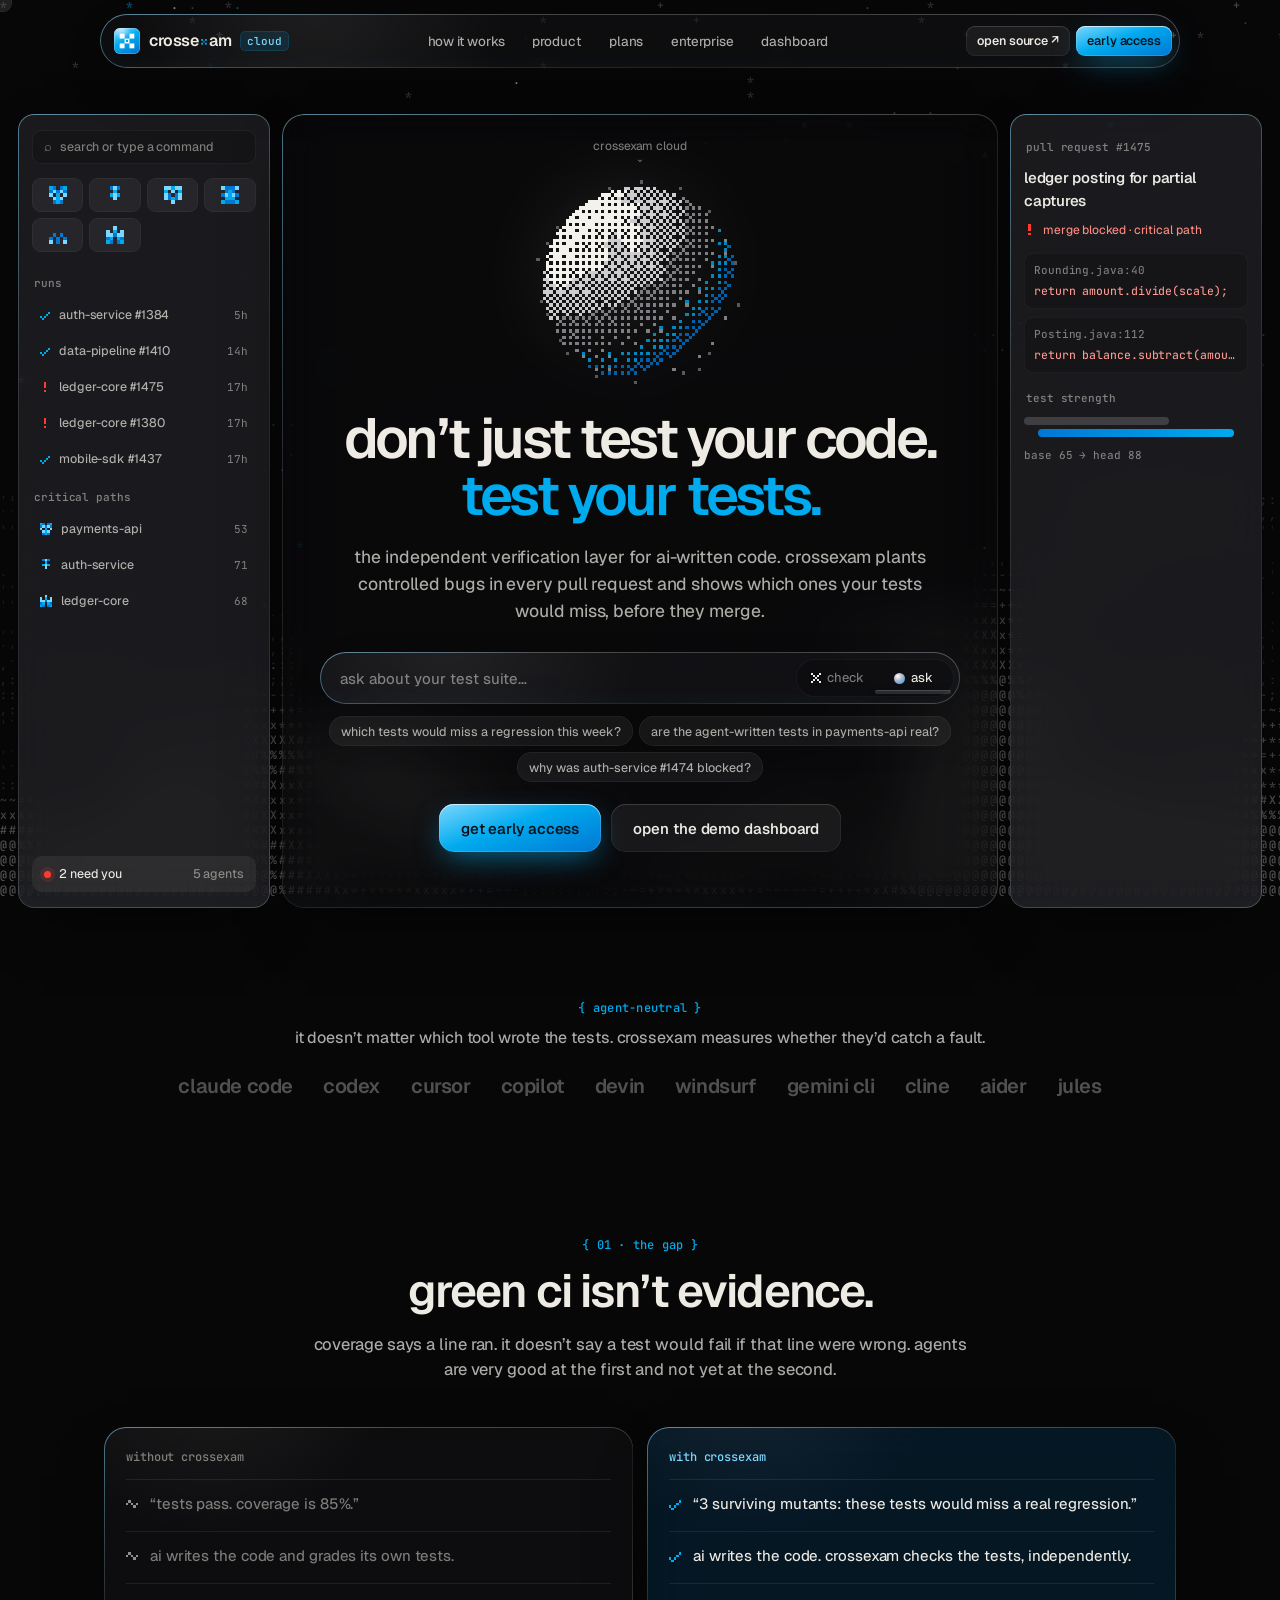
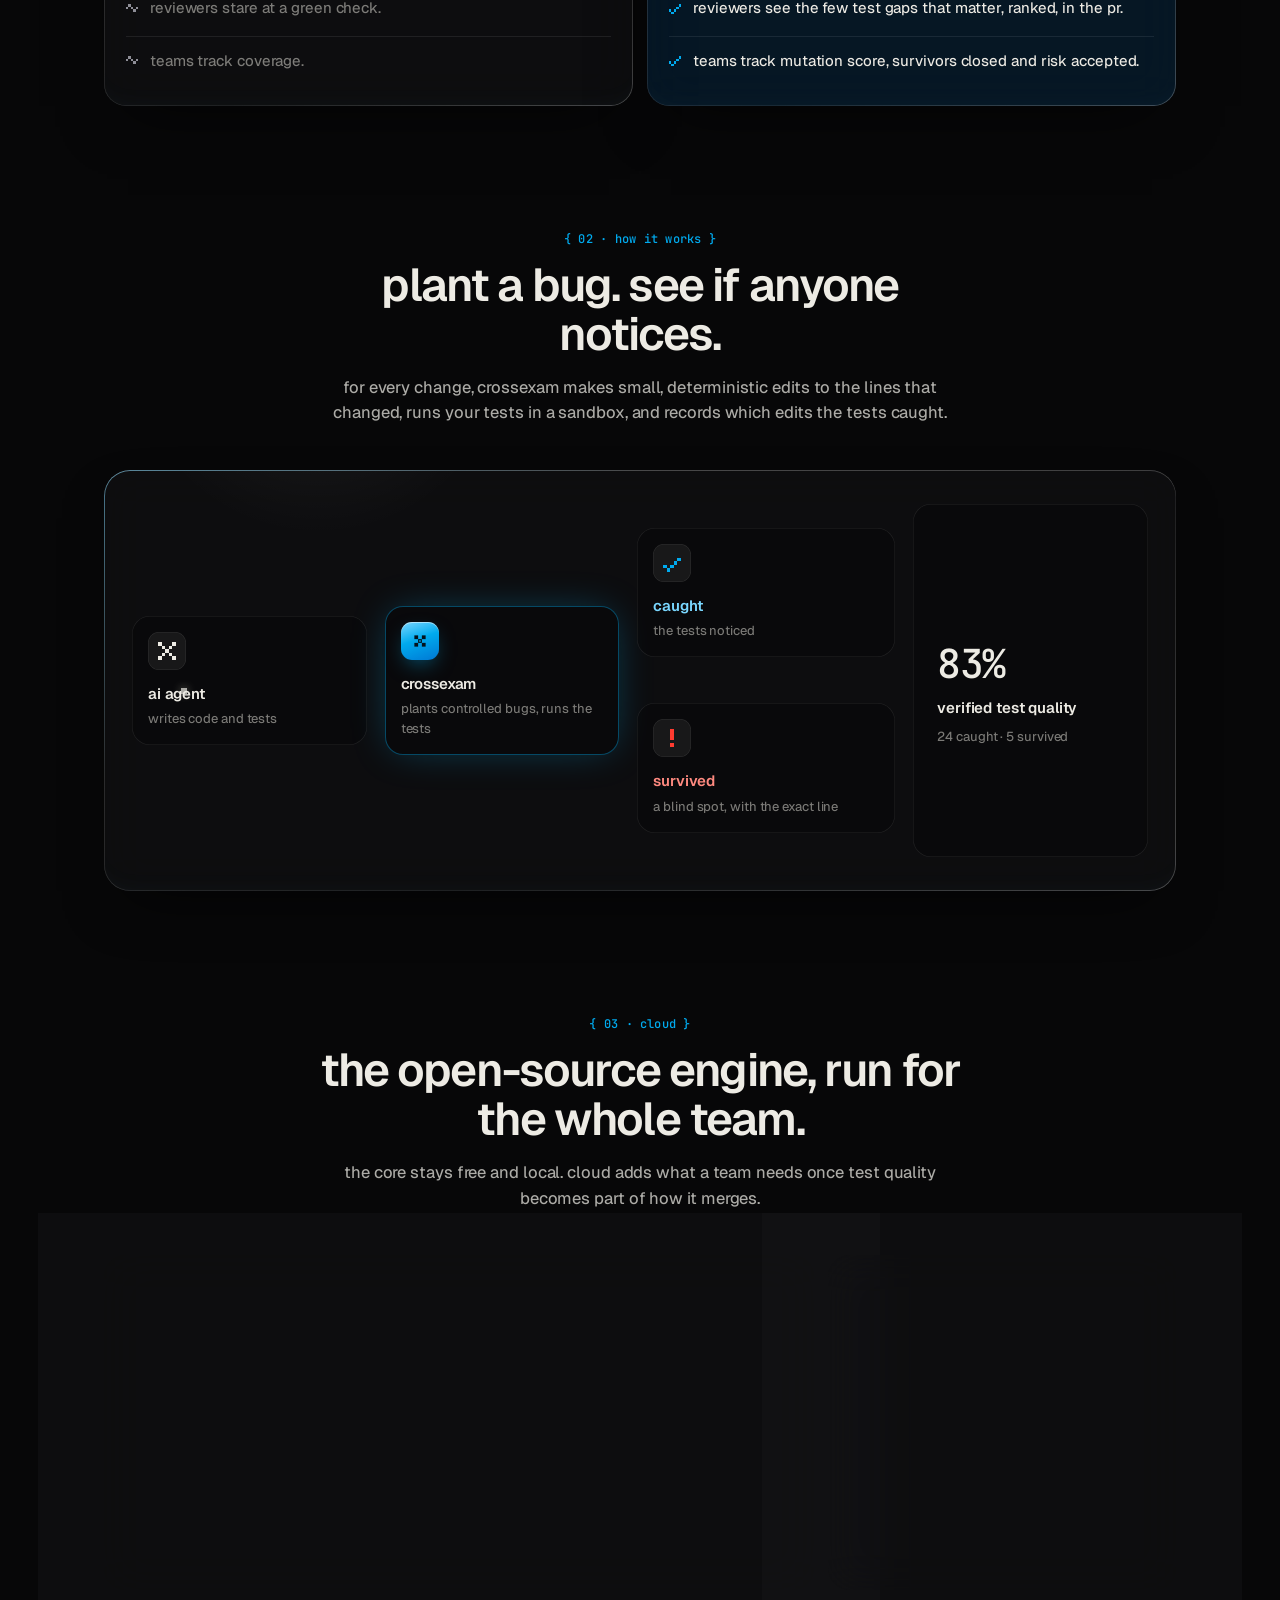
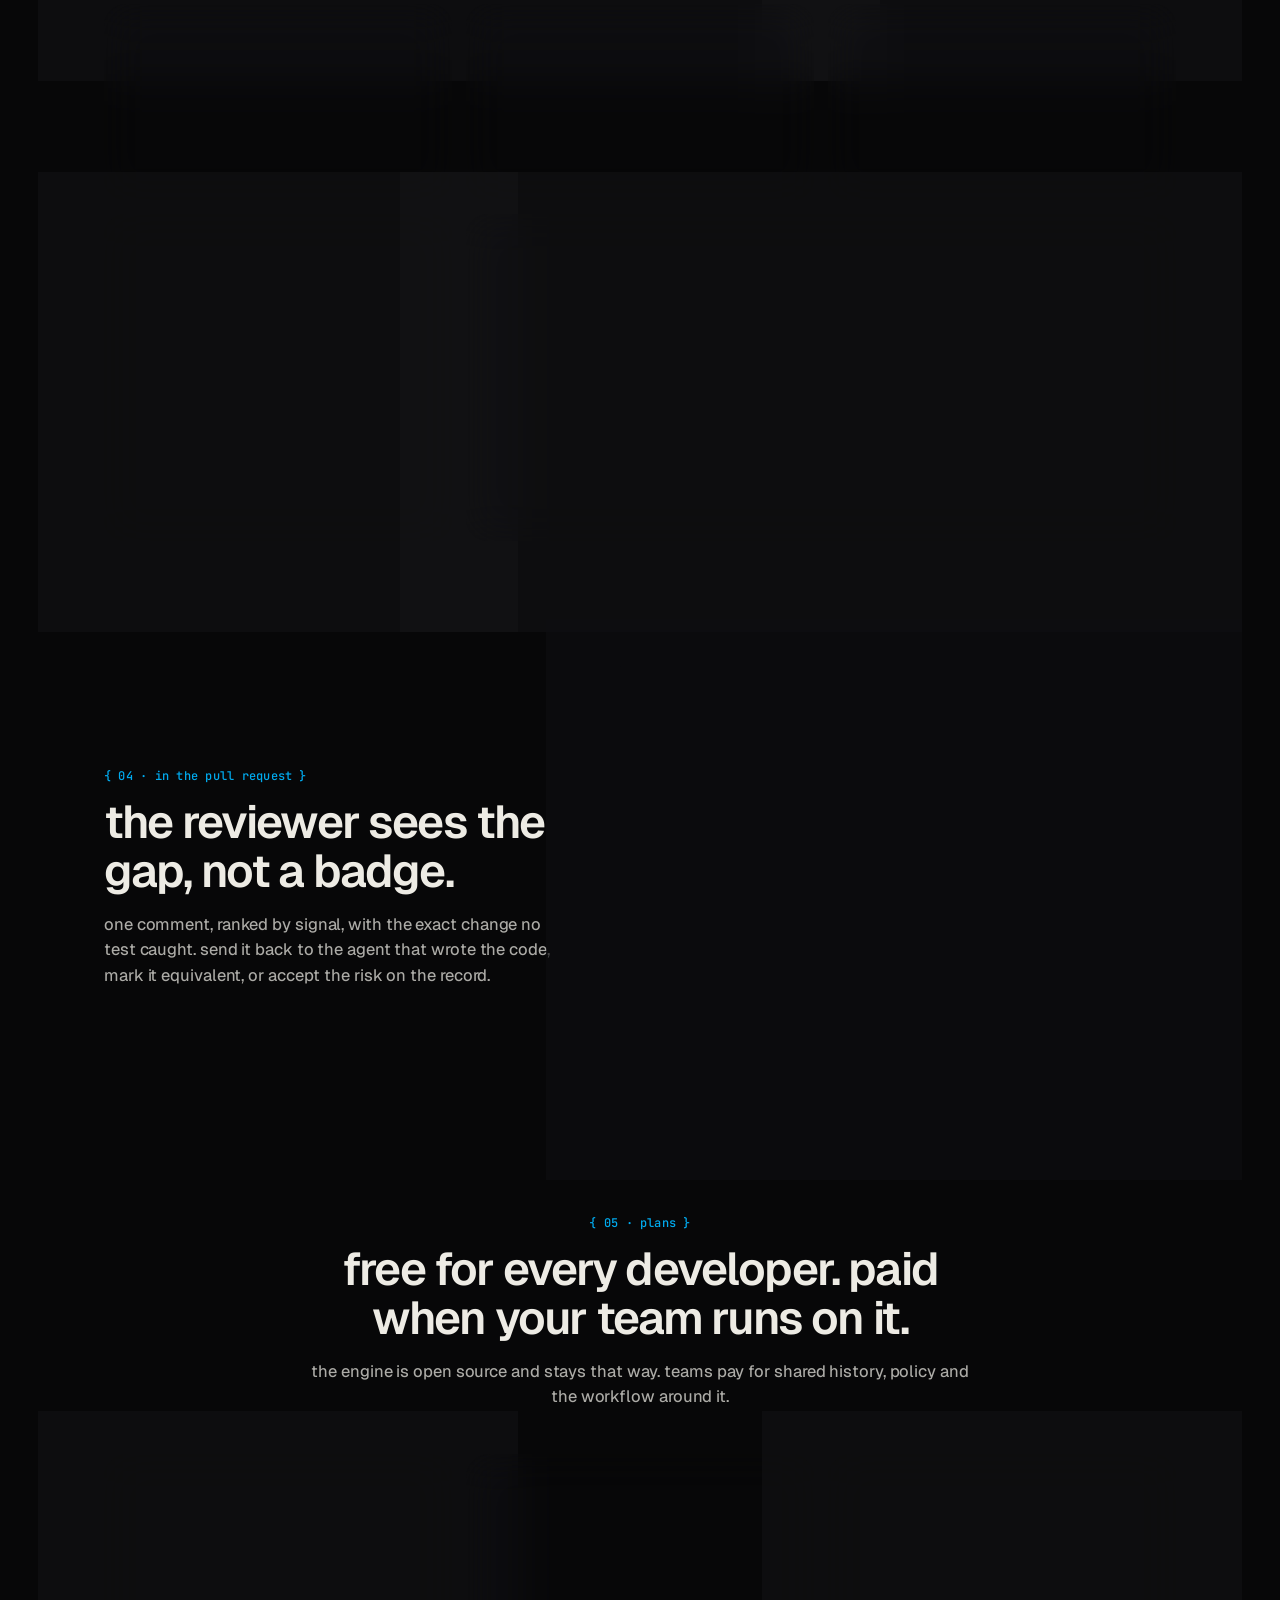
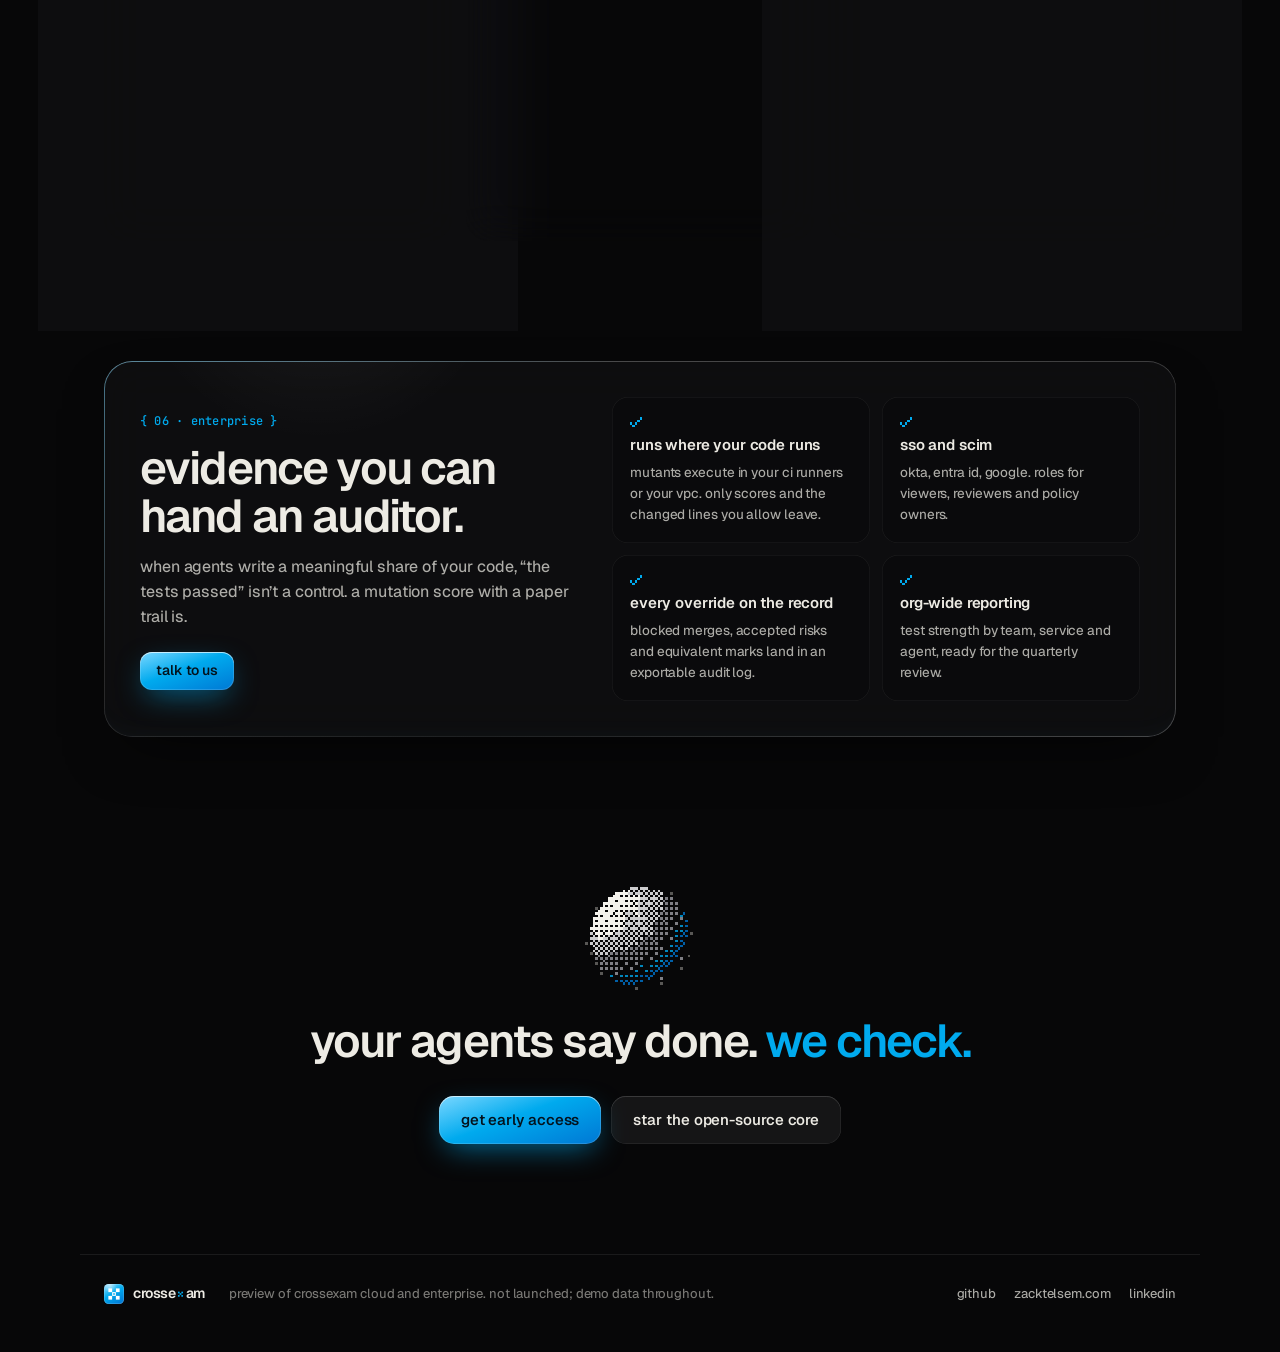
==== commit d5fff1fd: "Preview build: chat spacing" ====
--- a/index.html
+++ b/index.html
@@ -13,8 +13,8 @@
     <link rel="preconnect" href="https://fonts.googleapis.com" />
     <link rel="preconnect" href="https://fonts.gstatic.com" crossorigin />
     <link href="https://fonts.googleapis.com/css2?family=Geist:wght@400;500;600;700&family=JetBrains+Mono:wght@400;500&display=swap" rel="stylesheet" />
-    <script type="module" crossorigin src="./assets/index-Cuq8c6zz.js"></script>
-    <link rel="stylesheet" crossorigin href="./assets/index-BSGOX4kT.css">
+    <script type="module" crossorigin src="./assets/index-D3Cgvu-s.js"></script>
+    <link rel="stylesheet" crossorigin href="./assets/index-BG_CpCZh.css">
   </head>
   <body>
     <div id="root"></div>
--- a/assets/index-BG_CpCZh.css
+++ b/assets/index-BG_CpCZh.css
@@ -0,0 +1 @@
+:root{color-scheme:dark;--void: #070708;--ink: #111113;--graphite: #1c1c20;--ash: #8e8e97;--bone: #edebe4;--verm: #ff3b30;--deep: #0078d4;--signal: #00aaee;--haze: #7ad7ff;--amber: #f5b84a;--text: #edebe4;--text-2: rgba(237, 235, 228, .72);--text-3: rgba(237, 235, 228, .5);--line: rgba(255, 255, 255, .08);--line-2: rgba(255, 255, 255, .14);--glass: rgba(22, 22, 26, .46);--glass-hi: rgba(40, 40, 46, .55);--glass-solid: #141417;--ease: cubic-bezier(.2, .8, .2, 1);--sans: Geist, ui-sans-serif, system-ui, -apple-system, sans-serif;--mono: "JetBrains Mono", ui-monospace, SFMono-Regular, monospace}*{box-sizing:border-box}html,body{margin:0;background:#070708}body{color:var(--text);font:450 15px/1.55 var(--sans);letter-spacing:-.006em;-webkit-font-smoothing:antialiased;text-transform:lowercase;overflow-x:hidden}code,pre,kbd,input,textarea,.mono{font-family:var(--mono);text-transform:none;font-variant-ligatures:none}a{color:inherit;text-decoration:none}button{font:inherit;color:inherit;text-transform:inherit;cursor:pointer}::selection{background:#00aaee59}.glass{position:relative;isolation:isolate;background:var(--glass);-webkit-backdrop-filter:blur(22px) saturate(1.5);backdrop-filter:blur(22px) saturate(1.5);box-shadow:inset 0 1px #ffffff24,inset 0 0 0 .5px #ffffff1a,inset 0 -18px 30px -24px #7ad7ff0f,0 24px 60px -24px #000000b3}.glass:before{content:"";position:absolute;top:0;right:0;bottom:0;left:0;border-radius:inherit;padding:1px;pointer-events:none;background:linear-gradient(150deg,#7ad7ff80,#ffffff14 30%,#ffffff05 60%,#fff3);-webkit-mask:linear-gradient(#000 0 0) content-box,linear-gradient(#000 0 0);-webkit-mask-composite:xor;mask:linear-gradient(#000 0 0) content-box exclude,linear-gradient(#000 0 0);z-index:2}.glass:after{content:"";position:absolute;top:0;right:0;bottom:0;left:0;border-radius:inherit;pointer-events:none;background:radial-gradient(320px circle at var(--mx, 20%) var(--my, -30%),rgba(255,255,255,.07),transparent 60%);z-index:1}.glass>*{position:relative;z-index:3}.glass.prism{-webkit-backdrop-filter:blur(22px) saturate(1.5);backdrop-filter:var(--prism) blur(10px) saturate(1.5)}.prism-defs{position:absolute;width:0;height:0;pointer-events:none}.btn{display:inline-flex;align-items:center;justify-content:center;gap:8px;height:38px;padding:0 16px;border:0;border-radius:12px;font-size:14px;font-weight:550;white-space:nowrap;transition:transform .12s var(--ease),background .2s,box-shadow .2s,color .2s}.btn:active{transform:scale(.96);transition-duration:.05s}.btn:focus-visible,.field:focus-visible{outline:2px solid var(--signal);outline-offset:2px}.btn.primary{color:#04121c;background:linear-gradient(160deg,var(--haze),var(--signal) 45%,var(--deep));box-shadow:inset 0 1px #fff9,inset 0 0 0 1px #ffffff26,0 10px 30px -8px #00aaeea6}.btn.primary:hover{box-shadow:inset 0 1px #ffffffb3,inset 0 0 0 1px #fff3,0 12px 36px -8px #00aaeed9}.btn.ghost{color:var(--text);background:#ffffff0f;box-shadow:inset 0 1px #ffffff1a,inset 0 0 0 .5px #ffffff1f}.btn.ghost:hover{background:#ffffff1a}.btn.sm{height:30px;padding:0 11px;font-size:12.5px;border-radius:9px}.btn.lg{height:48px;padding:0 22px;font-size:15px;border-radius:15px}.field{height:40px;width:100%;padding:0 14px;border:0;border-radius:12px;color:var(--text);background:#00000038;box-shadow:inset 0 0 0 .5px #ffffff1f,inset 0 1px 2px #0000004d;font:450 14px var(--sans);text-transform:none}.field::placeholder{color:var(--text-3);text-transform:lowercase}.tag{display:inline-flex;align-items:center;gap:6px;height:24px;padding:0 9px;border-radius:7px;font:500 12px var(--mono);text-transform:lowercase;white-space:nowrap}.tag.verified{color:var(--haze);background:#00aaee1f;box-shadow:inset 0 0 0 .5px #00aaee73}.tag.contradicted,.tag.survived{color:#ff8a80;background:#ff3b301f;box-shadow:inset 0 0 0 .5px #ff3b3073}.tag.killed{color:var(--haze);background:#00aaee1a;box-shadow:inset 0 0 0 .5px #00aaee59}.tag.stale,.tag.review,.tag.neutral{color:var(--text-2);background:#ffffff0f;box-shadow:inset 0 0 0 .5px #ffffff24}.tag.warn{color:var(--amber);background:#f5b84a1a;box-shadow:inset 0 0 0 .5px #f5b84a59}.switch{-moz-appearance:none;appearance:none;-webkit-appearance:none;position:relative;flex:none;width:42px;height:25px;margin:0;border-radius:99px;background:#ffffff1f;box-shadow:inset 0 1px 2px #00000059;cursor:pointer;transition:background .25s}.switch:after{content:"";position:absolute;top:2px;left:2px;width:21px;height:21px;border-radius:99px;background:var(--bone);box-shadow:0 2px 5px #0006;transition:transform .38s cubic-bezier(.3,1.35,.5,1),width .2s var(--ease)}.switch:checked{background:var(--signal)}.switch:checked:after{transform:translate(17px)}.switch:active:after{width:26px}.switch:checked:active:after{transform:translate(12px)}.switch:focus-visible{outline:2px solid var(--signal);outline-offset:2px}.eyebrow{display:inline-flex;align-items:center;gap:8px;font:500 12px var(--mono);color:var(--signal);letter-spacing:.02em}@media (prefers-reduced-transparency: reduce){.glass,.glass.prism{-webkit-backdrop-filter:none;backdrop-filter:none;background:var(--glass-solid)}}@media (prefers-contrast: more){.glass{background:var(--glass-solid);box-shadow:inset 0 0 0 1px #ffffff80}.glass:before,.glass:after{display:none}:root{--text-2: rgba(237, 235, 228, .9);--text-3: rgba(237, 235, 228, .75)}}@media (prefers-reduced-motion: reduce){*,*:before,*:after{animation-duration:.01ms!important;transition-duration:.01ms!important}}.sky{position:fixed;top:0;right:0;bottom:0;left:0;width:100vw;height:100vh;image-rendering:pixelated;z-index:0;pointer-events:none}.pixel-sphere{image-rendering:pixelated;display:block}.site{position:relative;min-height:100vh}.site>*:not(.sky){position:relative;z-index:1}.dim{color:var(--text-3)}.sr{position:absolute;width:1px;height:1px;overflow:hidden;clip:rect(0 0 0 0)}.wordmark{display:inline-flex;align-items:center;font-weight:600;letter-spacing:-.03em;color:var(--text);white-space:nowrap}.wm-x{display:inline-flex;margin:0 .04em;color:var(--signal);transform:translateY(.05em)}.wm-suffix{color:var(--text-3);font-weight:500;margin-left:.3em}.reveal{opacity:0;transform:translateY(16px);transition:opacity .7s var(--ease),transform .7s var(--ease)}.reveal.in{opacity:1;transform:none}.nav-wrap{position:fixed!important;top:14px;left:0;right:0;z-index:30!important;display:flex;justify-content:center;padding:0 14px;pointer-events:none}.nav{pointer-events:auto;display:flex;align-items:center;gap:12px;width:min(1080px,100%);height:54px;padding:0 8px 0 14px;border-radius:999px;transition:width .5s var(--ease),background .3s}.nav-wrap.scrolled .nav{width:min(940px,100%);--glass: rgba(16, 16, 20, .7)}.nav-brand{display:inline-flex;align-items:center;gap:9px;flex:none}.nav-cloud{font:500 11px var(--mono);color:var(--haze);padding:3px 7px;border-radius:6px;background:#00aaee1f;box-shadow:inset 0 0 0 .5px #00aaee59}.nav-links{display:flex;gap:4px;margin:0 auto}.nav-links a{padding:7px 12px;border-radius:99px;font-size:13.5px;color:var(--text-2);transition:color .2s,background .2s}.nav-links a:hover{color:var(--text);background:#ffffff0f}.nav-cta{display:flex;gap:6px;flex:none}.hero{min-height:100vh;padding:92px 18px 28px;display:flex;justify-content:center}.panes{position:absolute;top:84px;right:18px;bottom:22px;left:18px;display:grid;grid-template-columns:minmax(230px,1fr) minmax(0,2.15fr) minmax(230px,1fr);gap:12px;max-width:1560px;margin:0 auto}.pane{border-radius:22px;--glass: rgba(18, 18, 22, .38);overflow:hidden}.pane.mid{--glass: rgba(18, 18, 22, .26)}.pane.side{padding:16px 14px;display:flex;flex-direction:column;gap:6px;font-size:12.5px;color:var(--text-2)}.pane-search{display:flex;gap:8px;align-items:center;height:34px;padding:0 12px;border-radius:10px;background:#00000038;box-shadow:inset 0 0 0 .5px #ffffff1a;color:var(--text-3);margin-bottom:8px}.pane-tiles{display:grid;grid-template-columns:repeat(4,1fr);gap:6px;margin-bottom:8px}.pane-tile{height:34px;border-radius:9px;display:grid;place-items:center;background:#ffffff0d;box-shadow:inset 0 0 0 .5px #ffffff14}.pane-h{font:500 11px var(--mono);color:var(--text-3);margin:10px 2px 4px}.pane-row{display:flex;align-items:center;gap:9px;height:30px;padding:0 8px;border-radius:8px}.pane-row:nth-of-type(2){background:#ffffff0f}.pane-row span{flex:1;overflow:hidden;text-overflow:ellipsis;white-space:nowrap}.pane-row em{font:11px var(--mono);color:var(--text-3);font-style:normal}.pane-needs{margin-top:auto;display:flex;align-items:center;gap:8px;height:36px;padding:0 12px;border-radius:10px;background:#ffffff0f;color:var(--text)}.pane-needs em{margin-left:auto;font-style:normal;color:var(--text-3)}.dot{width:7px;height:7px;border-radius:50%;background:var(--verm);box-shadow:0 0 0 4px #ff3b3026}.pane.right{gap:8px}.pane-pr{font-size:15px;color:var(--text);font-weight:550;letter-spacing:-.015em}.pane-gate{display:flex;gap:8px;align-items:center;color:#ff8a80;font-size:12px;margin-bottom:6px}.pane-mut{display:flex;flex-direction:column;gap:3px;padding:9px 10px;border-radius:10px;background:#0003;box-shadow:inset 0 0 0 .5px #ffffff12}.pane-mut .mono{font-size:11px;color:var(--text-3)}.pane-mut code{font-size:11.5px;color:#ff9b92;white-space:nowrap;overflow:hidden;text-overflow:ellipsis}.pane-bars{position:relative;height:22px;display:flex;flex-direction:column;gap:4px}.pane-bars span{display:block;height:8px;border-radius:4px;background:#ffffff29}.pane-bars span.head{background:linear-gradient(90deg,var(--deep),var(--signal))}.pane-legend{font-size:11px;color:var(--text-3)}.hero-in{position:relative;z-index:2;display:flex;flex-direction:column;align-items:center;text-align:center;max-width:940px;padding-top:18px}.hero-handle{font-size:12px;color:var(--text-3);display:flex;flex-direction:column;align-items:center;line-height:1.1;margin-bottom:4px}.hero-handle span{font-size:10px}.hero-sphere{margin:6px 0 -6px;filter:drop-shadow(0 0 40px rgba(237,235,228,.14))}.hero h1{margin:22px 0 0;font-size:clamp(40px,5.4vw,72px);line-height:1;font-weight:600;letter-spacing:-.05em}.hero h1 span{color:var(--signal)}.lede{margin:20px auto 0;max-width:600px;font-size:17.5px;color:var(--text-2)}.hero-ctas{display:flex;flex-wrap:wrap;gap:10px;justify-content:center;margin-top:22px}.ask{width:min(640px,100%);margin-top:28px;text-align:left}.ask-bar{display:flex;align-items:center;gap:8px;height:52px;padding:0 6px 0 18px;border-radius:999px;--glass: rgba(24, 24, 28, .62)}.ask-input{flex:1;min-width:0;height:100%;border:0;background:transparent;color:var(--text);font:450 15px var(--sans);text-transform:none;outline:none}.ask-input::placeholder{color:var(--text-3);text-transform:lowercase}.ask-seg{position:relative;display:flex;height:38px;padding:3px;border-radius:99px;background:#00000040;box-shadow:inset 0 0 0 .5px #ffffff14}.ask-seg button{position:relative;z-index:1;display:inline-flex;align-items:center;gap:6px;width:76px;justify-content:center;border:0;background:none;border-radius:99px;font-size:13px;color:var(--text-3);transition:color .2s}.ask-seg button.on{color:var(--text)}.ask-thumb{position:absolute;top:3px;bottom:3px;left:3px;width:76px;border-radius:99px;background:#ffffff1f;box-shadow:inset 0 1px #ffffff24,0 2px 8px #0000004d;transition:transform .45s cubic-bezier(.3,1.3,.5,1)}.ask-thumb.ask{transform:translate(76px)}.ask-orb{width:11px;height:11px;border-radius:50%;background:radial-gradient(circle at 35% 30%,#fff,#b9b4c8 40%,#0ae)}.ask-sugg{display:flex;flex-wrap:wrap;gap:6px;justify-content:center;margin-top:12px}.chip{height:30px;padding:0 12px;border:0;border-radius:99px;font-size:12.5px;color:var(--text-2);background:#ffffff0f;box-shadow:inset 0 0 0 .5px #ffffff1a;transition:background .2s,color .2s,transform .12s var(--ease)}.chip:hover{color:var(--text);background:#ffffff1a}.chip:active{transform:scale(.96)}.ask-answer{margin-top:12px;padding:16px 18px;border-radius:18px;--glass: rgba(18, 18, 22, .78);animation:rise .4s var(--ease)}.ask-lead{margin:0 0 10px;font-size:15px;color:var(--text)}.ask-answer ul{list-style:none;margin:0;padding:0;display:flex;flex-direction:column;gap:6px}.ask-answer li{display:grid;grid-template-columns:12px 1fr;gap:4px 10px;align-items:center;font-size:13.5px;color:var(--text-2);opacity:0;transform:translateY(4px);transition:opacity .35s var(--ease),transform .35s var(--ease)}.ask-answer li.in{opacity:1;transform:none}.ask-answer li code{grid-column:2;font-size:12px;color:#ff9b92}.ask-foot{display:flex;justify-content:space-between;align-items:center;margin-top:12px;font:11.5px var(--mono);color:var(--text-3);text-transform:lowercase}.agents{display:flex;flex-direction:column;align-items:center;gap:10px;padding:70px 24px 10px;text-align:center}.agents p{margin:0;color:var(--text-2);font-size:16px}.agents-row{display:flex;flex-wrap:wrap;justify-content:center;gap:8px 30px;margin-top:10px;font-size:20px;font-weight:600;letter-spacing:-.02em;color:#edebe452}.block{max-width:1120px;margin:0 auto;padding:120px 24px 0}.head{text-align:center;max-width:660px;margin:0 auto 44px}.head.left{text-align:left;margin:0}.head h2,.ent h2,.final h2{margin:12px 0 0;font-size:clamp(30px,4.4vw,46px);line-height:1.06;font-weight:600;letter-spacing:-.04em}.head p{margin:16px auto 0;font-size:16.5px;color:var(--text-2)}.contrast{display:grid;grid-template-columns:1fr 1fr;gap:14px}.contrast-col{border-radius:22px;padding:22px;display:flex;flex-direction:column;gap:4px}.contrast-col.hi{--glass: rgba(0, 120, 212, .14)}.contrast-h{font:500 12px var(--mono);color:var(--haze);margin-bottom:10px}.contrast-h.dim{color:var(--text-3)}.contrast-row{display:grid;grid-template-columns:12px 1fr;gap:12px;align-items:center;padding:12px 0;border-top:1px solid var(--line);font-size:15px;color:var(--text)}.contrast-row.dim{color:var(--text-3)}.pipe{border-radius:26px;padding:34px 28px}.pipe-stage{position:relative;display:grid;grid-template-columns:1fr 1fr 1.1fr 1fr;gap:18px;align-items:center;min-height:260px}.pipe-node{position:relative;z-index:2;display:flex;flex-direction:column;gap:4px;padding:16px;border-radius:18px;background:#00000047;box-shadow:inset 0 0 0 .5px #ffffff1a;font-size:13px;color:var(--text-3)}.pipe-node b{font-size:15px;font-weight:600;color:var(--text);letter-spacing:-.01em}.pipe-ico{width:38px;height:38px;border-radius:11px;display:grid;place-items:center;background:#ffffff0f;box-shadow:inset 0 0 0 .5px #ffffff1a;margin-bottom:8px}.pipe-ico.core{background:linear-gradient(160deg,var(--haze),var(--signal) 45%,var(--deep));box-shadow:inset 0 1px #ffffff80,0 8px 22px -8px #00aaeeb3}.pipe-node.core{box-shadow:inset 0 0 0 1px #0ae6,0 0 40px -10px #0ae6}.pipe-split{display:flex;flex-direction:column;gap:46px}.pipe-node.caught b{color:var(--haze)}.pipe-node.survived b{color:#ff8a80}.pipe-node.final{align-items:flex-start}.pipe-score{font-size:40px;font-weight:500;color:var(--text);letter-spacing:-.04em;line-height:1;margin-bottom:4px}.pipe-dots{position:absolute;top:0;right:0;bottom:0;left:0;pointer-events:none;z-index:1}.pipe-dots i{position:absolute;width:6px;height:6px;margin:-3px 0 0 -3px;background:var(--bone);box-shadow:0 0 8px #edebe499}.pipe-dots i.good{background:var(--signal);box-shadow:0 0 10px #0aec}.pipe-dots i.bad{background:var(--verm);box-shadow:0 0 10px #ff3b30cc}.bento{display:grid;grid-template-columns:repeat(3,1fr);gap:14px}.feat{border-radius:22px;padding:22px;display:flex;flex-direction:column;gap:6px;min-height:180px}.feat.wide{grid-column:span 2}.feat b{font-size:17px;font-weight:600;letter-spacing:-.02em}.feat p{margin:0;color:var(--text-2);font-size:14.5px;max-width:460px}.feat-ico{width:36px;height:36px;border-radius:10px;display:grid;place-items:center;background:#ffffff0f;box-shadow:inset 0 0 0 .5px #ffffff1a;margin-bottom:10px}.scope{margin-top:auto;padding-top:16px;display:grid;grid-template-columns:repeat(24,1fr);gap:3px}.scope i{aspect-ratio:1;background:#ffffff12}.scope i.on{background:var(--signal);box-shadow:0 0 10px #0ae9}.scope span{grid-column:1 / -1;margin-top:10px;font-size:12px;color:var(--text-3)}.policy-viz{margin-top:auto;padding-top:14px;display:flex;flex-direction:column;gap:7px;font-size:12.5px}.policy-viz div{display:flex;justify-content:space-between;align-items:center;gap:10px;padding:8px 12px;border-radius:10px;background:#00000038;color:var(--text-2)}.block.split{display:grid;grid-template-columns:.9fr 1.1fr;gap:48px;align-items:center}.pr-card{border-radius:22px;padding:20px;display:flex;flex-direction:column;gap:14px;--glass: rgba(14, 14, 18, .66)}.pr-top{display:flex;align-items:center;gap:10px;font-size:14px}.pr-av{display:grid}.pr-sum{display:flex;flex-wrap:wrap;gap:10px;align-items:center;font-size:12.5px}.pr-mut{padding:14px;border-radius:14px;background:#00000047;box-shadow:inset 0 0 0 .5px #ffffff14}.pr-mut-h{display:flex;justify-content:space-between;gap:10px;align-items:center;font-size:12.5px;color:var(--text-2);margin-bottom:8px}.pr-mut pre{margin:0;font-size:12.5px;line-height:1.6;white-space:pre-wrap;word-break:break-word}.pr-mut .del{color:#edebe480}.pr-mut .add{color:#ff9b92}.pr-mut p{margin:8px 0 0;font-size:13px;color:var(--text-3)}.pr-actions{display:flex;flex-wrap:wrap;gap:6px}.plans{display:grid;grid-template-columns:repeat(3,1fr);gap:14px;align-items:stretch}.plan{border-radius:24px;padding:24px;display:flex;flex-direction:column}.plan.hi{--glass: rgba(0, 120, 212, .14);box-shadow:inset 0 1px #ffffff29,inset 0 0 0 1px #00aaee59,0 30px 80px -30px #00aaee73}.plan-name{display:flex;justify-content:space-between;align-items:center;font-size:20px;font-weight:600;letter-spacing:-.03em}.plan-for{margin:6px 0 18px;color:var(--text-3);font-size:13.5px}.plan ul{list-style:none;margin:0 0 22px;padding:0;display:flex;flex-direction:column;gap:10px;flex:1}.plan li{position:relative;padding-left:22px;font-size:14.5px;color:var(--text-2)}.plan li:before{content:"";position:absolute;left:2px;top:.5em;width:8px;height:8px;background:var(--signal);box-shadow:0 0 8px #0ae9}.plan-cmd{display:block;padding:12px 14px;border-radius:12px;background:#0000004d;box-shadow:inset 0 0 0 .5px #ffffff1a;font-size:13px;color:var(--haze)}.plan-form{display:flex;gap:8px}.plan-form .btn{flex:none}.plan-note{margin:8px 0 0;font-size:12px;color:var(--text-3)}.ent{border-radius:28px;padding:36px;display:grid;grid-template-columns:.9fr 1.1fr;gap:40px;align-items:center}.ent-copy p{color:var(--text-2);font-size:16px;margin:14px 0 22px}.ent-grid{display:grid;grid-template-columns:1fr 1fr;gap:12px}.ent-item{padding:18px;border-radius:16px;background:#00000038;box-shadow:inset 0 0 0 .5px #ffffff14;display:flex;flex-direction:column;gap:6px}.ent-item b{font-size:15px;font-weight:600;letter-spacing:-.01em}.ent-item p{margin:0;font-size:13.5px;color:var(--text-2)}.final{display:flex;flex-direction:column;align-items:center;text-align:center;padding:140px 24px 110px;gap:8px}.final h2 span{color:var(--signal)}.foot{max-width:1120px;margin:0 auto;padding:28px 24px 48px;display:flex;flex-wrap:wrap;align-items:center;gap:14px 24px;border-top:1px solid var(--line);font-size:13px}.foot-links{display:flex;gap:18px;margin-left:auto;color:var(--text-2)}.foot-links a:hover{color:var(--text)}@keyframes rise{0%{opacity:0;transform:translateY(6px)}}@media (max-width: 1100px){.panes{grid-template-columns:1fr}.pane.side{display:none}}@media (max-width: 900px){.nav-links{display:none}.nav-cta{margin-left:auto}.contrast,.plans,.block.split,.ent,.ent-grid,.bento{grid-template-columns:1fr}.feat.wide{grid-column:auto}.pipe-stage{grid-template-columns:1fr}.pipe-split{flex-direction:row;gap:12px}.pipe-split .pipe-node{flex:1}.pipe-dots{display:none}}@media (max-width: 560px){.nav{padding-left:12px}.hide-sm{display:none!important}.nav-cloud{display:none}.hero{padding:84px 12px 24px}.panes{top:76px;right:10px;bottom:14px;left:10px}.hero h1{font-size:40px}.lede{font-size:15.5px}.ask-seg button,.ask-thumb{width:62px}.ask-thumb.ask{transform:translate(62px)}.block{padding:90px 16px 0}.ent{padding:22px}.plan-form{flex-direction:column}.foot-links{margin-left:0}}.pane.side>*{flex:none}.panes{grid-template-columns:minmax(220px,.95fr) minmax(0,2.7fr) minmax(220px,.95fr)}.hero-in{max-width:780px}.hero h1{font-size:clamp(38px,4.4vw,62px)}@media (max-width: 1100px){.panes{grid-template-columns:1fr}}.site-picker{right:18px;bottom:18px}.site>.ascii{position:fixed!important;z-index:0!important}.pane-bars span{flex:none;min-height:8px}.view{display:flex;flex-direction:column;gap:16px;animation:rise .35s var(--ease)}.view-h{display:flex;justify-content:space-between;align-items:flex-end;gap:16px;flex-wrap:wrap}.view-h.sub{margin-top:10px}.view h1{margin:0;font-size:28px;font-weight:600;letter-spacing:-.035em}.view h2{margin:0;font-size:19px;font-weight:600;letter-spacing:-.02em}.view-h p{margin:6px 0 0;max-width:680px;font-size:14px}.back{font-size:13px}.card{position:relative;padding:18px;border-radius:18px;background:#ffffff0a;box-shadow:inset 0 1px #ffffff0f,inset 0 0 0 .5px #ffffff14}.card.flush{padding:0;overflow:hidden}.card.empty{color:var(--text-3);text-align:center;padding:30px}.card-h{display:flex;justify-content:space-between;align-items:center;gap:12px;margin-bottom:14px;font-size:14px}.card-h b{font-weight:600}.card-h .dim{font-size:12px}.card-h.pad{padding:16px 18px 0}.fine{margin:12px 0 0;font-size:12.5px;color:var(--text-3)}.grid-2{display:grid;grid-template-columns:1.45fr 1fr;gap:16px}.grid-3{display:grid;grid-template-columns:repeat(3,1fr);gap:16px}.up{color:var(--haze)}.down{color:#ff8a80}.ov-hero{display:flex;align-items:center;gap:28px;padding:6px 4px 10px}.ov-hello{flex:1;min-width:0}.ov-hello h1{font-size:34px}.ov-hello p{margin:6px 0 0;color:var(--text-2);font-size:15px}.ask.compact{margin-top:16px;width:100%;max-width:680px}.ask.compact .ask-sugg{justify-content:flex-start}.kpis{display:grid;grid-template-columns:repeat(4,1fr);gap:16px}.kpi{display:flex;flex-direction:column;gap:8px}.kpi-l{font-size:12.5px;color:var(--text-3)}.kpi-v{display:flex;align-items:baseline;gap:10px}.kpi-v b{font-size:34px;font-weight:550;letter-spacing:-.04em;font-variant-numeric:tabular-nums;line-height:1}.kpi-d{font:12px var(--mono);color:var(--text-3)}.kpi-d.up{color:var(--haze)}.kpi-d.down{color:#ff8a80}.kpi-n{margin:0;font-size:12.5px;color:var(--text-3)}.kpi-bar{height:6px;border-radius:3px;background:#ffffff14;overflow:hidden;margin-top:auto}.kpi-bar span{display:block;height:100%;background:linear-gradient(90deg,var(--deep),var(--signal))}.trend svg{width:100%;height:auto;display:block}.trend .ax{font:10.5px var(--mono);fill:#edebe466}.trend-legend{display:flex;flex-wrap:wrap;gap:6px 16px;margin-top:10px;font-size:12px;color:var(--text-2)}.trend-legend span{display:inline-flex;align-items:center;gap:6px}.trend-legend i{width:8px;height:8px}.trend-legend b{font-size:11.5px;color:var(--text)}.needs-rows{display:flex;flex-direction:column;gap:4px}.need-row{display:grid;grid-template-columns:12px 1fr auto;gap:12px;align-items:center;padding:10px;border-radius:12px;transition:background .15s}.need-row:hover{background:#ffffff0d}.need-t{display:flex;flex-direction:column;min-width:0}.need-t b{font-weight:550;font-size:13.5px;overflow:hidden;text-overflow:ellipsis;white-space:nowrap}.need-t .dim{font-size:12px;overflow:hidden;text-overflow:ellipsis;white-space:nowrap}.tbl{width:100%;border-collapse:collapse;font-size:13.5px}.tbl th{text-align:left;font:500 11.5px var(--mono);color:var(--text-3);padding:10px 14px;border-bottom:1px solid var(--line);text-transform:lowercase}.tbl td{padding:11px 14px;border-bottom:1px solid var(--line);vertical-align:middle}.tbl tr:last-child td{border-bottom:0}.link-row:hover td{background:#ffffff08}.pr-cell{display:flex;flex-direction:column}.pr-cell b{font-weight:550}.pr-cell .dim{font-size:12px}.glyphs{display:inline-flex;gap:6px}.meter{display:inline-block;width:120px;height:6px;border-radius:3px;background:#ffffff14;overflow:hidden;vertical-align:middle}.meter.wide{width:100%}.meter i{display:block;height:100%;background:var(--signal)}.meter i.moderate{background:var(--amber)}.meter i.weak{background:var(--verm)}.seg{display:inline-flex;padding:3px;border-radius:11px;background:#00000040;box-shadow:inset 0 0 0 .5px #ffffff14;gap:2px;flex-wrap:wrap}.seg button{height:30px;padding:0 12px;border:0;border-radius:8px;background:none;font-size:12.5px;color:var(--text-3);transition:background .2s,color .2s}.seg button em{font-style:normal;font-size:11px;margin-left:4px;color:var(--text-3)}.seg button.on{background:#ffffff1f;color:var(--text);box-shadow:inset 0 1px #ffffff1a}.seg button.on.block{background:#ff3b3033;color:#ff9b92}.seg button.on.warn{background:#f5b84a29;color:var(--amber)}.seg.sm button{height:26px;font-size:12px;padding:0 10px}.seg.wide{align-self:flex-start}.tag.big{height:32px;padding:0 12px;font-size:13px;border-radius:10px}.claim-row{display:grid;grid-template-columns:12px 1fr auto;gap:10px;align-items:center;padding:8px 0;border-top:1px solid var(--line);font-size:13.5px}.claim-row:first-of-type{border-top:0}.cmp{display:grid;grid-template-columns:auto 1fr auto;gap:10px 12px;align-items:center;font-size:12.5px}.cmp-bar{height:10px;border-radius:5px;background:#ffffff12;overflow:hidden}.cmp-bar i{display:block;height:100%;background:#edebe466}.cmp-bar.now i{background:linear-gradient(90deg,var(--deep),var(--signal))}.gate-why{margin:0;font-size:14px;color:var(--text-2)}.gate-why b{color:var(--text);font-weight:550}.muts{display:flex;flex-direction:column;gap:12px}.mut-wrap{display:flex;flex-direction:column;gap:6px}.mut-src{font-size:12px;padding-left:4px}.mut-src a{color:var(--text-2)}.mut-src a:hover{color:var(--text)}.mut-h{display:flex;justify-content:space-between;gap:12px;flex-wrap:wrap;align-items:center;font-size:12.5px}.mut-tags{display:flex;gap:6px}.diff{margin:12px 0 0;padding:12px 14px;border-radius:12px;background:#0000004d;box-shadow:inset 0 0 0 .5px #ffffff0f;font-size:12.5px;line-height:1.7;white-space:pre-wrap;word-break:break-word}.diff .del{color:#edebe480}.diff .add{color:#ff9b92}.mut-cause{display:flex;gap:8px;align-items:center;margin:10px 0 0;font-size:13px;color:var(--text-2)}.mut-actions{display:flex;flex-wrap:wrap;gap:6px;align-items:center;margin-top:12px}.copied{font-size:11.5px}.mut.closed,.mut.equivalent,.mut.accepted{opacity:.62}.mut.sent{box-shadow:inset 0 1px #ffffff0f,inset 0 0 0 1px #00aaee59}.inline-switch{display:inline-flex;align-items:center;gap:10px;font-size:13px;color:var(--text-2);cursor:pointer}.repo-grid{display:grid;grid-template-columns:repeat(auto-fill,minmax(330px,1fr));gap:16px}.repo{display:flex;flex-direction:column;gap:16px}.repo-h{display:grid;grid-template-columns:auto 1fr auto;gap:12px;align-items:center}.repo-h>span:nth-child(2){display:flex;flex-direction:column}.repo-h b{font-weight:600}.repo-h .dim{font-size:11.5px}.repo-ic{width:38px;height:38px;border-radius:11px;display:grid;place-items:center;background:#00000040}.repo-body{display:flex;justify-content:space-between;align-items:center;gap:12px}.repo-score{display:flex;align-items:center;gap:12px}.repo-score>span{display:flex;flex-direction:column}.repo-score b{font-size:28px;font-weight:550;letter-spacing:-.04em;line-height:1}.repo-score .dim{font-size:12px}.repo-trend{display:flex;flex-direction:column;align-items:flex-end;gap:6px;font-size:11.5px}.repo-foot{display:flex;justify-content:space-between;font-size:11.5px;padding-top:12px;border-top:1px solid var(--line)}.agent-grid{display:grid;grid-template-columns:repeat(auto-fill,minmax(300px,1fr));gap:16px}.agent{display:flex;flex-direction:column;gap:14px;transition:box-shadow .3s}.agent.ok{box-shadow:inset 0 1px #ffffff0f,inset 0 0 0 1px #0ae6}.agent-h{display:flex;justify-content:space-between;align-items:center}.agent-h b{font-size:16px;font-weight:600}.agent-stats{display:grid;grid-template-columns:repeat(3,1fr);gap:8px}.agent-stats div{display:flex;flex-direction:column;gap:2px;font-size:12px}.agent-stats b{font-size:20px;font-weight:500;color:var(--text)}.route-ctl{display:grid;grid-template-columns:1fr 1fr;gap:18px 28px}.route-ctl label{display:flex;flex-direction:column;gap:8px;font-size:13.5px;color:var(--text-2)}.route-ctl b{color:var(--text)}input[type=range]{-webkit-appearance:none;-moz-appearance:none;appearance:none;width:100%;height:26px;background:transparent;cursor:pointer;--p: 50%}input[type=range]::-webkit-slider-runnable-track{height:6px;border-radius:3px;background:linear-gradient(90deg,var(--signal) var(--p),rgba(255,255,255,.1) var(--p))}input[type=range]::-moz-range-track{height:6px;border-radius:3px;background:#ffffff1a}input[type=range]::-moz-range-progress{height:6px;border-radius:3px;background:var(--signal)}input[type=range]::-webkit-slider-thumb{-webkit-appearance:none;width:24px;height:24px;margin-top:-9px;border-radius:50%;background:var(--bone);box-shadow:0 2px 8px #00000080,inset 0 -2px 4px #0000001f;transition:transform .25s cubic-bezier(.3,1.4,.5,1)}input[type=range]::-moz-range-thumb{width:24px;height:24px;border:0;border-radius:50%;background:var(--bone)}input[type=range]:active::-webkit-slider-thumb{transform:scale(1.2)}input[type=range]:focus-visible{outline:2px solid var(--signal);outline-offset:4px;border-radius:4px}.rules{display:flex;flex-direction:column;gap:8px}.rule{display:flex;flex-wrap:wrap;align-items:center;gap:10px;padding:10px 12px;border-radius:12px;background:#0003;font-size:12.5px}.rule code{min-width:150px;font-size:13px;color:var(--haze)}.toggles{display:flex;flex-direction:column;gap:14px}.toggles label{display:flex;align-items:center;gap:12px;font-size:13.5px;cursor:pointer}.toggles em{display:block;font-style:normal;font-size:12px}.int-group-h{font:500 12px var(--mono);color:var(--text-3);margin:10px 0 10px 2px}.int-grid{display:grid;grid-template-columns:repeat(auto-fill,minmax(250px,1fr));gap:12px}.int{display:grid;grid-template-columns:36px 1fr auto;gap:12px;align-items:center}.int.on{box-shadow:inset 0 1px #ffffff0f,inset 0 0 0 1px #00aaee4d}.int-ic{width:36px;height:36px;border-radius:10px;display:grid;place-items:center;font-weight:600;font-size:15px;background:#ffffff12;color:var(--text-2)}.int.on .int-ic{background:linear-gradient(160deg,var(--haze),var(--signal) 45%,var(--deep));color:#04121c}.int-t{display:flex;flex-direction:column;min-width:0}.int-t b{font-weight:600;font-size:14px}.int-t .dim{font-size:12px}.int-note{grid-column:2 / -1;font-size:11px;color:var(--haze)}.kv{margin:0 0 8px;font-size:13.5px;display:flex;justify-content:space-between}.role{display:grid;grid-template-columns:1fr auto;gap:2px 10px;padding:8px 0;border-top:1px solid var(--line);font-size:12.5px}.role:first-of-type{border-top:0}.role b{font-size:13.5px;font-weight:600}.role .dim{grid-column:1}.role em{grid-row:1 / 3;grid-column:2;align-self:center;font-style:normal;color:var(--text-2)}.field.sm{height:32px;width:200px;font-size:13px}@media (max-width: 1200px){.kpis{grid-template-columns:repeat(2,1fr)}.grid-3{grid-template-columns:1fr}}@media (max-width: 980px){.grid-2,.route-ctl{grid-template-columns:1fr}.ov-hero>canvas{display:none}}@media (max-width: 560px){.main-in{padding:18px 14px 90px}.kpis{grid-template-columns:1fr}.tbl{font-size:12.5px}.tbl th:nth-child(n+4),.tbl td:nth-child(n+4){display:none}.ov-hello h1{font-size:26px}}.app{position:relative;height:100vh;overflow:hidden}.ascii{position:fixed;top:0;right:0;bottom:0;left:0;z-index:0;pointer-events:none;display:block}.slabs{position:fixed;top:0;right:0;bottom:0;left:0;z-index:1;display:grid;grid-template-columns:repeat(4,1fr);gap:6px;padding:0 3px;pointer-events:none}.slab{border-radius:12px;--glass: rgba(255, 255, 255, .025);-webkit-backdrop-filter:blur(3px) brightness(.82);backdrop-filter:blur(3px) brightness(.82);box-shadow:inset 0 1px #ffffff14,inset 0 0 0 .5px #ffffff17,0 0 40px #00000059}.slab.prism{-webkit-backdrop-filter:var(--prism) brightness(.82);backdrop-filter:var(--prism) brightness(.82)}.slab:after{display:none}.win{position:fixed;z-index:3;top:5vh;bottom:5vh;left:max(14px,5vw);right:max(14px,7vw);display:grid;grid-template-columns:262px 1fr;gap:4px;transition:grid-template-columns .45s cubic-bezier(.3,1.1,.4,1)}.win.collapsed{grid-template-columns:0 1fr;gap:0}.win.collapsed .side{opacity:0;pointer-events:none}.side{border-radius:16px;padding:10px 10px 8px;display:flex;flex-direction:column;gap:2px;overflow-y:auto;overflow-x:hidden;scrollbar-width:none;font-size:12.5px;--glass: rgba(34, 34, 38, .74);transition:opacity .25s;min-width:0}.side::-webkit-scrollbar{display:none}.side-chrome{display:flex;align-items:center;gap:8px;height:26px;padding:0 2px;margin-bottom:8px}.lights{display:flex;gap:6px;margin-right:2px}.lights i{width:11px;height:11px;border-radius:50%;background:#ff5f57;box-shadow:inset 0 0 0 .5px #00000040}.lights i:nth-child(2){background:#febc2e}.lights i:nth-child(3){background:#28c840}.chrome-nav{margin-left:auto;display:flex;gap:2px}.ico{display:grid;place-items:center;width:26px;height:26px;border:0;border-radius:7px;background:none;color:var(--text-3);transition:background .15s,color .15s,transform .12s var(--ease)}.ico:hover{background:#ffffff12;color:var(--text)}.ico:active{transform:scale(.92)}.side-search{display:flex;align-items:center;gap:8px;height:34px;padding:0 11px;border-radius:10px;color:var(--text-3);background:#ffffff0e;box-shadow:inset 0 0 0 .5px #ffffff12}.side-search input{flex:1;min-width:0;border:0;outline:0;background:transparent;color:var(--text);font:450 12.5px var(--sans);text-transform:none}.side-search input::placeholder{color:var(--text-3);text-transform:lowercase}.side-search:focus-within{box-shadow:inset 0 0 0 1px #00aaee8c}.side-results{display:flex;flex-direction:column;padding:3px;margin-top:4px;border-radius:10px;background:#00000059}.side-results button{display:flex;align-items:center;gap:8px;height:28px;padding:0 8px;border:0;border-radius:7px;background:none;text-align:left;color:var(--text-2);font-size:12px}.side-results button span{overflow:hidden;text-overflow:ellipsis;white-space:nowrap}.side-results button:hover{background:#ffffff12;color:var(--text)}.favs{display:grid;grid-template-columns:repeat(4,1fr);gap:6px;margin:10px 0 12px}.fav{height:30px;border-radius:8px;display:grid;place-items:center;color:var(--text);background:#ffffff0f;box-shadow:inset 0 1px #ffffff0d,inset 0 0 0 .5px #ffffff0f;transition:background .15s,transform .12s var(--ease)}.fav:hover{background:#ffffff1c}.fav:active{transform:scale(.93)}.sec-h{display:flex;justify-content:space-between;align-items:center;padding:0 2px 0 8px;height:26px}.sec-t{display:inline-flex;align-items:center;gap:3px;border:0;background:none;padding:0;color:var(--text-3);font-size:12px}.chev{display:inline-grid;transition:transform .25s var(--ease)}.chev.shut{transform:rotate(-90deg)}.row{display:flex;align-items:center;gap:9px;height:29px;padding:0 8px;border-radius:8px;color:var(--text-2);transition:background .12s,color .12s;min-width:0}.row:hover{background:#ffffff0d;color:var(--text)}.row.on,.row.sel{background:#ffffff17;color:var(--text);box-shadow:inset 0 1px #ffffff0d}.row-ic{display:grid;place-items:center;width:16px;flex:none;color:var(--text-3)}.row-ic.sq{width:16px;height:16px;border-radius:4px}.row-ic.blue{background:var(--deep)}.row-ic.verm{background:var(--verm)}.row-ic.sq svg rect{fill:#fff}.row-t{flex:1;min-width:0;overflow:hidden;text-overflow:ellipsis;white-space:nowrap}.row em{font-style:normal;font-size:10.5px;color:var(--text-3)}.row-x{display:grid;place-items:center;width:18px;height:18px;border-radius:5px;color:var(--text-3)}.row-x:hover{background:#ffffff1a;color:var(--text)}.live{width:6px;height:6px;border-radius:50%;background:var(--text-2)}.tidy{display:flex;align-items:center;gap:8px;margin:4px 0 6px;padding-left:8px}.tidy span{flex:1;height:1px;background:var(--line)}.tidy button{display:inline-flex;align-items:center;gap:4px;border:0;background:none;color:var(--text-3);font-size:11px;padding:2px 4px;border-radius:5px}.tidy button:hover{color:var(--text)}.group{margin-top:6px;padding:3px;border-radius:10px;background:#ffffff0b;box-shadow:inset 0 0 0 .5px #ffffff0f}.group-h{display:flex;align-items:center;gap:8px;width:100%;height:28px;padding:0 7px;border:0;border-radius:7px;background:none;color:var(--text);font-size:12.5px;text-align:left}.group-h:hover{background:#ffffff0d}.group-h>svg{color:var(--text-3)}.group.closed:not(.open){background:#0078d424;box-shadow:inset 0 0 0 .5px #00aaee40}.badges{margin-left:auto;display:inline-flex;align-items:center;gap:2px}.badges i{width:12px;height:12px;border-radius:3px}.badges .b1{background:var(--haze)}.badges .b2{background:var(--signal)}.badges .b3{background:var(--deep)}.badges em{font-style:normal;font-size:11px;color:var(--text-2);margin-left:4px}.side-foot{margin-top:auto;padding-top:12px;display:flex;flex-direction:column;gap:6px}.needs-list{display:flex;flex-direction:column;padding:3px;border-radius:10px;background:#0000004d}.needs{display:flex;align-items:center;gap:8px;height:32px;padding:0 9px;border:0;border-radius:9px;background:#ffffff0f;color:var(--text);font-size:12.5px;text-align:left}.needs em{margin-left:auto;font-style:normal;color:var(--text-3);font-size:12px}.needs-orb{width:14px;height:14px;border-radius:50%;background:radial-gradient(circle at 35% 30%,#fff,#b9bcc8 45%,var(--signal) 100%);box-shadow:0 0 10px #00aaee73}.update{display:flex;align-items:center;gap:8px;height:34px;padding:0 4px 0 9px;border-radius:9px;background:#ffffff0f;color:var(--text-2);font-size:12.5px}.update span{flex:1}.update button{height:26px;padding:0 12px;border:0;border-radius:99px;background:var(--bone);color:#111113;font-size:12px;font-weight:600;transition:transform .12s var(--ease)}.update button:active{transform:scale(.94)}.side-bottom{display:flex;align-items:center;justify-content:space-between;padding:4px 0 0}.ws-switch{display:inline-flex;align-items:center;gap:4px;border:0;background:none;color:var(--text);font-size:13px;font-weight:600}.side-bottom .av{width:24px;height:24px;font-size:11px}.pane-main{position:relative;border-radius:16px;overflow-y:auto;overflow-x:hidden;--glass: rgba(14, 14, 17, .5);scrollbar-width:thin;scrollbar-color:rgba(255,255,255,.15) transparent;min-width:0}.halftone{position:absolute;top:0;right:0;width:62%;height:46%;pointer-events:none;z-index:0!important;background-image:radial-gradient(rgba(122,215,255,.3) 1px,transparent 1.3px);background-size:7px 7px;-webkit-mask:radial-gradient(ellipse at 100% 0,#000 0,rgba(0,0,0,.5) 35%,transparent 70%);mask:radial-gradient(ellipse at 100% 0,#000 0,rgba(0,0,0,.5) 35%,transparent 70%)}.topbar{position:sticky;top:0;z-index:10;display:flex;align-items:center;gap:12px;height:52px;padding:0 20px;background:linear-gradient(#0e0e11db,#0e0e1180);-webkit-backdrop-filter:blur(14px);backdrop-filter:blur(14px);border-bottom:1px solid var(--line)}.crumbs{display:flex;gap:8px;font-size:13px}.top-right{margin-left:auto;display:flex;align-items:center;gap:10px}.sync{display:inline-flex;align-items:center;gap:7px;font-size:11px;color:var(--text-3)}.sync i{width:6px;height:6px;background:var(--signal);box-shadow:0 0 8px var(--signal)}.main-in{position:relative;padding:24px 24px 60px;max-width:1180px;margin:0 auto}.home-in{position:relative;height:100%}.home-v{position:relative;height:100%;min-height:520px;display:flex;flex-direction:column;align-items:center}.handle{display:inline-flex;flex-direction:column;align-items:center;gap:0;margin-top:16px;font-size:11.5px;color:var(--text-3)}.handle.bottom{position:absolute;bottom:16px;left:50%;transform:translate(-50%);margin:0}.handle.bottom:hover{color:var(--text)}.home-sphere{position:absolute;top:16%;left:14%}.home-bar{position:absolute;top:50%;left:50%;width:min(640px,86%);transform:translate(-50%,-26px)}.home-bar .ask.compact{margin:0;max-width:none}.home-bar .ask-sugg{justify-content:center}.ask-mic{display:grid;place-items:center;width:32px;height:32px;border:0;border-radius:50%;background:none;color:var(--text-3)}.ask-mic:hover{color:var(--text);background:#ffffff0f}.picker{position:fixed;z-index:20}.main-picker{right:calc(max(14px,7vw) + 14px);bottom:calc(5vh + 12px)}.picker-btn{display:grid;place-items:center;width:30px;height:30px;border:0;border-radius:9px;color:var(--text-3);background:#ffffff0f;box-shadow:inset 0 0 0 .5px #ffffff14;transition:color .15s,background .15s,transform .12s var(--ease)}.picker-btn:hover{color:var(--text);background:#ffffff1a}.picker-btn:active{transform:scale(.92)}.picker-pop{position:absolute;right:0;bottom:40px;width:228px;padding:12px;border-radius:14px;--glass: rgba(20, 20, 24, .86);display:flex;flex-direction:column;gap:10px;animation:rise .25s var(--ease);transform-origin:bottom right}.picker-h{font:500 11px var(--mono);color:var(--text-3)}.picker-sw{display:grid;grid-template-columns:repeat(6,1fr);gap:6px}.sw{aspect-ratio:1;border:0;border-radius:8px;box-shadow:inset 0 0 0 1px #ffffff29;transition:transform .12s var(--ease)}.sw:hover{transform:scale(1.08)}.sw.on{box-shadow:inset 0 0 0 1px #ffffff80,0 0 0 2px var(--signal)}.picker-custom{display:flex;align-items:center;gap:8px;font-size:12.5px;color:var(--text-2);cursor:pointer}.picker-custom input{width:26px;height:26px;padding:0;border:0;border-radius:7px;background:none;cursor:pointer}.picker-custom code{margin-left:auto;font-size:11px;color:var(--text-3)}@media (max-width: 1100px){.slabs{grid-template-columns:repeat(3,1fr)}.slabs>:nth-child(n+4){display:none}}@media (max-width: 860px){.win{left:10px;right:10px;top:10px;bottom:10px;grid-template-columns:1fr}.win .side{position:absolute;z-index:5;top:0;bottom:0;left:0;width:262px;box-shadow:0 20px 60px #0009}.win.collapsed .side{opacity:0;transform:translate(-20px)}.win:not(.collapsed) .pane-main{filter:brightness(.6)}.main-picker{right:24px;bottom:22px}.home-sphere{left:50%;transform:translate(-50%);top:10%}.slabs{grid-template-columns:repeat(2,1fr)}.slabs>:nth-child(n+3){display:none}}.chat-main{display:flex;flex-direction:column;overflow:hidden}.chat-main>.home-v,.chat-main>.thread{flex:1;min-height:0}.show-side{position:absolute;top:12px;left:12px;z-index:6}.chat-in{position:relative;width:100%}.chat-bar{display:flex;align-items:center;gap:6px;height:52px;padding:0 6px 0 20px;border-radius:999px;background:#1e1e22c7;-webkit-backdrop-filter:blur(16px) saturate(1.4);backdrop-filter:blur(16px) saturate(1.4);box-shadow:inset 0 1px #ffffff1a,inset 0 0 0 .5px #ffffff1f,0 18px 40px -20px #000c}.chat-bar:focus-within{box-shadow:inset 0 1px #ffffff1f,inset 0 0 0 1px #00aaee80,0 18px 40px -20px #000c}.chat-bar input{flex:1;min-width:0;height:100%;border:0;outline:0;background:transparent;color:var(--text);font:450 15px var(--sans);text-transform:none}.chat-bar input::placeholder{color:var(--text-3);text-transform:lowercase}.chat-mic{display:grid;place-items:center;width:34px;height:34px;border:0;border-radius:50%;background:none;color:var(--text-3)}.chat-mic:hover{color:var(--text);background:#ffffff0f}.chat-seg{position:relative;display:flex;height:40px;padding:3px;border-radius:99px;background:#0000004d;box-shadow:inset 0 0 0 .5px #ffffff14}.chat-seg button{position:relative;z-index:1;display:inline-flex;align-items:center;justify-content:center;gap:6px;width:84px;border:0;background:none;border-radius:99px;color:var(--text-3);font-size:13px;transition:color .2s}.chat-seg button.on{color:var(--text)}.chat-thumb{position:absolute;top:3px;bottom:3px;left:3px;width:84px;border-radius:99px;background:#ffffff1f;box-shadow:inset 0 1px #ffffff29,0 2px 8px #00000059;transition:transform .45s cubic-bezier(.3,1.3,.5,1)}.chat-thumb.ask{transform:translate(84px)}.orb{width:12px;height:12px;border-radius:50%;background:radial-gradient(circle at 35% 30%,#fff,#b9bcc8 45%,var(--signal) 100%)}.chat-results{position:absolute;left:0;right:0;top:58px;z-index:20;padding:5px;border-radius:16px;display:flex;flex-direction:column;--glass: rgba(20, 20, 24, .92)}.chat-results button{display:flex;justify-content:space-between;gap:12px;height:36px;padding:0 12px;border:0;border-radius:10px;background:none;color:var(--text-2);text-align:left;font-size:13.5px}.chat-results button.on{background:#ffffff14;color:var(--text)}.chat-results em{font-style:normal;color:var(--text-3);font-size:12px}.chat-results .none{padding:10px 12px;font-size:13px}.home-v .starters{display:flex;flex-wrap:wrap;justify-content:center;gap:6px;margin-top:14px}.home-v .honest{margin:12px 0 0;text-align:center;font-size:11.5px;color:var(--text-3)}.chats-pop-wrap{position:absolute;bottom:14px;left:50%;transform:translate(-50%);display:flex;flex-direction:column;align-items:center;gap:8px}.chats-pop-wrap .handle.bottom{position:static;transform:none;border:0;background:none;cursor:pointer}.chats-pop{width:320px;padding:5px;border-radius:14px;display:flex;flex-direction:column;--glass: rgba(20, 20, 24, .9)}.chats-pop button{display:flex;justify-content:space-between;gap:10px;height:32px;padding:0 10px;border:0;border-radius:8px;background:none;color:var(--text-2);font-size:12.5px;text-align:left}.chats-pop button:hover{background:#ffffff12;color:var(--text)}.chats-pop span{overflow:hidden;text-overflow:ellipsis;white-space:nowrap}.chats-pop em{font-style:normal;color:var(--text-3);font-size:11px}.thread{position:relative;display:flex;flex-direction:column}.thread-scroll{flex:1;min-height:0;overflow-y:auto;scrollbar-width:thin;scrollbar-color:rgba(255,255,255,.15) transparent}.thread-in{max-width:820px;margin:0 auto;padding:34px 28px 20px;display:flex;flex-direction:column;gap:22px}.chat-in.docked{max-width:820px;margin:0 auto 18px;padding:0 28px}.chat-in.docked .chat-results{top:auto;bottom:58px;left:28px;right:28px}.msg{display:flex;gap:12px;animation:rise .4s var(--ease) both}.msg.you{justify-content:flex-end}.msg.you p{margin:0;max-width:72%;padding:11px 16px;border-radius:18px 18px 6px;background:#ffffff1a;box-shadow:inset 0 1px #ffffff1a,inset 0 0 0 .5px #ffffff1f;font-size:14.5px}.cx-av{flex:none;width:34px;height:34px;border-radius:11px;display:grid;place-items:center;background:#ffffff0d;box-shadow:inset 0 0 0 .5px #ffffff1a}.cx-body{flex:1;min-width:0;display:flex;flex-direction:column;gap:12px}.cx-text{margin:6px 0 0;font-size:15px;line-height:1.6;color:var(--text)}.cx-block{animation:rise .45s var(--ease) both}.followups{display:flex;flex-wrap:wrap;gap:6px;animation:rise .45s .4s var(--ease) both}.blk{padding:14px;border-radius:16px;background:#ffffff0a;box-shadow:inset 0 1px #ffffff0d,inset 0 0 0 .5px #ffffff17}.blk.list{display:flex;flex-direction:column;gap:2px;padding:6px}.li{display:grid;grid-template-columns:14px 1fr auto;align-items:center;gap:12px;padding:10px;border:0;border-radius:11px;background:none;text-align:left;color:var(--text);transition:background .15s}.li:hover{background:#ffffff0d}.li-t{display:flex;flex-direction:column;min-width:0}.li-t b{font-weight:550;font-size:13.5px;overflow:hidden;text-overflow:ellipsis;white-space:nowrap}.li-t b.mono{font-size:12.5px;font-weight:500;color:#ff9b92}.li-t .dim{font-size:12px;overflow:hidden;text-overflow:ellipsis;white-space:nowrap}.sev{width:8px;height:8px;border-radius:2px;background:var(--text-3)}.sev.high{background:var(--verm);box-shadow:0 0 8px #ff3b3099}.sev.medium{background:var(--amber)}.cat{display:inline-flex;align-items:center;gap:6px;height:22px;padding:0 8px;border-radius:6px;font:500 11.5px var(--mono);color:var(--text-2);background:#ffffff0d;white-space:nowrap}.cat i{width:7px;height:7px;border-radius:2px;background:var(--c)}.cat em{font-style:normal;color:var(--text-3);font-size:10.5px}.pr-claims{display:flex;flex-wrap:wrap;gap:6px;margin-bottom:12px}.blk .cmp{margin-bottom:12px}.gap{padding:12px;margin-top:8px;border-radius:12px;background:#00000038;box-shadow:inset 0 0 0 .5px #ffffff0f}.gap.equivalent,.gap.accepted,.gap.closed{opacity:.6}.gap-h{display:flex;justify-content:space-between;align-items:center;gap:10px;flex-wrap:wrap;font-size:12.5px}.gap-why{margin:8px 0 0;font-size:13px;color:var(--text-2)}.gap-act{display:flex;flex-wrap:wrap;gap:6px;margin-top:10px}.cats{display:flex;flex-direction:column;gap:4px;padding:8px}.cat-row{display:grid;grid-template-columns:210px 1fr 28px;align-items:center;gap:12px;padding:6px 8px;border:0;border-radius:9px;background:none;color:var(--text);text-align:left}.cat-row:hover{background:#ffffff0d}.cat-bar{height:8px;border-radius:4px;background:#ffffff0f;overflow:hidden}.cat-bar i{display:block;height:100%;border-radius:4px}.rel-h,.rel-row{display:grid;grid-template-columns:120px 1fr 1fr 1fr 96px;align-items:center;gap:14px}.rel-h{font-size:11px;color:var(--text-3);padding:0 8px 8px}.rel-row{width:100%;padding:9px 8px;border:0;border-radius:10px;background:none;color:var(--text);text-align:left;font-size:13px}.rel-row:hover{background:#ffffff0d}.rel-row b{font-weight:600}.rel-row .m{display:flex;align-items:center;gap:8px}.rel-row .meter{width:100%}.rel-row .mono{font-size:12px;min-width:34px;text-align:right}.sess{padding:10px;border-radius:12px;display:flex;flex-direction:column;gap:8px;align-items:flex-start}.sess+.sess{border-top:1px solid var(--line);border-radius:0}.sess-h{display:flex;align-items:center;gap:10px;flex-wrap:wrap;width:100%;font-size:12.5px}.sess-h .tag{margin-left:auto}.sess-f{display:flex;flex-wrap:wrap;gap:6px}.fs{display:inline-flex;align-items:center;gap:6px;height:24px;padding:0 8px;border-radius:7px;font:11.5px var(--mono);color:var(--text-2);background:#ffffff0d}.fs em{font-style:normal;color:var(--text-3)}.fs.resolved{color:var(--haze)}.fs.superseded{opacity:.55}.repo-blk{display:flex;align-items:center;gap:16px;flex-wrap:wrap}.repo-k{display:flex;flex-direction:column}.repo-k b{font-size:26px;font-weight:550;letter-spacing:-.04em;line-height:1}.repo-k .dim{font-size:12px}.blk.embed{padding:18px}.blk.embed .view{animation:none;gap:12px}.blk.embed .view-h{display:none}.blk.embed .card{background:#0000002e}.side .row{width:100%;border:0;background:none;text-align:left;font:inherit;color:var(--text-2);cursor:pointer}.side .row:hover{color:var(--text)}.side .fav{border:0;cursor:pointer}.side-empty{margin:2px 8px 6px;font-size:12px;color:var(--text-3)}.tidy button:disabled{opacity:.4;cursor:default}.dotv{width:7px;height:7px;border-radius:50%;background:var(--text-3)}.dotv.good{background:var(--signal)}.dotv.mid{background:var(--amber)}.dotv.bad{background:var(--verm)}@media (max-width: 860px){.thread-in{padding:64px 14px 14px}.chat-in.docked{padding:0 12px}.chat-seg button,.chat-thumb{width:64px}.chat-thumb.ask{transform:translate(64px)}.chat-mic,.rel-h{display:none}.rel-row{grid-template-columns:1fr 1fr}.rel-row svg{display:none}.cat-row{grid-template-columns:1fr 70px 24px}}.chat-main:has(.thread) .main-picker{bottom:auto;top:calc(5vh + 12px)}.thread-in{padding-top:64px}
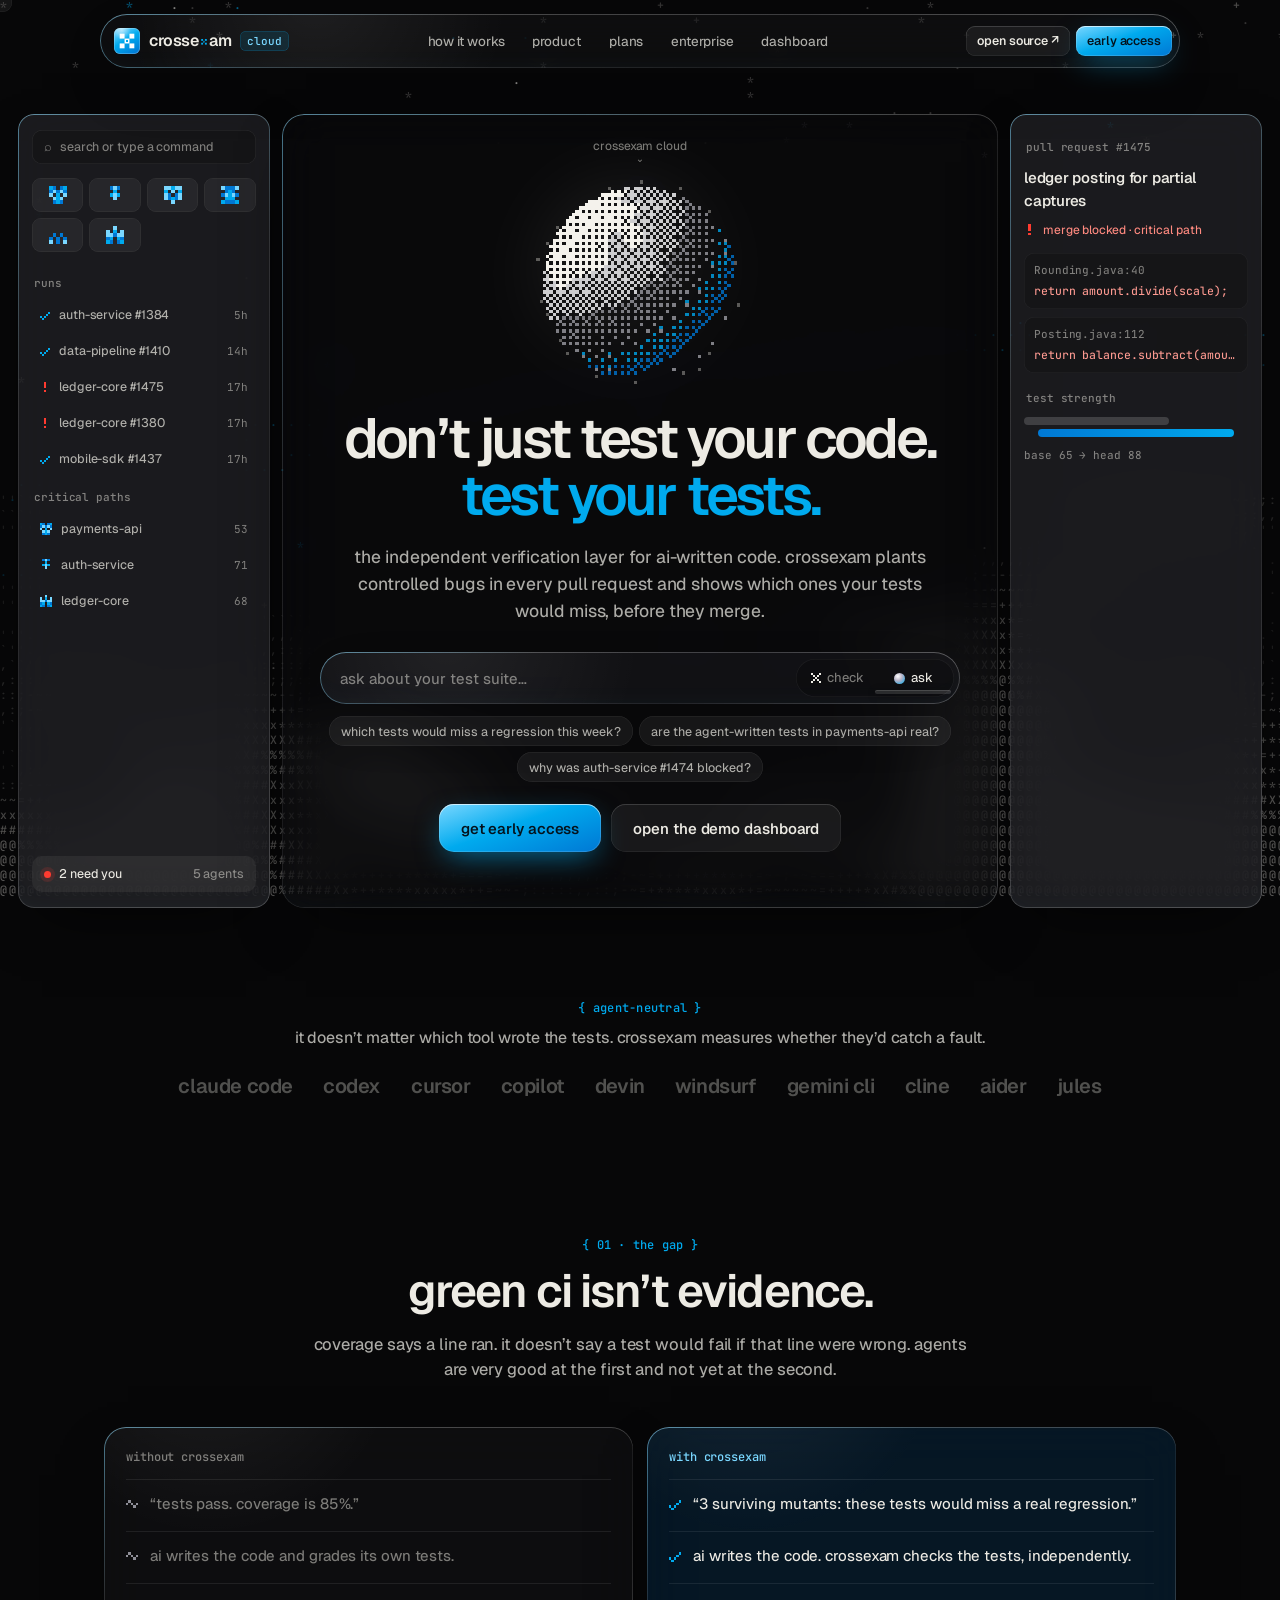
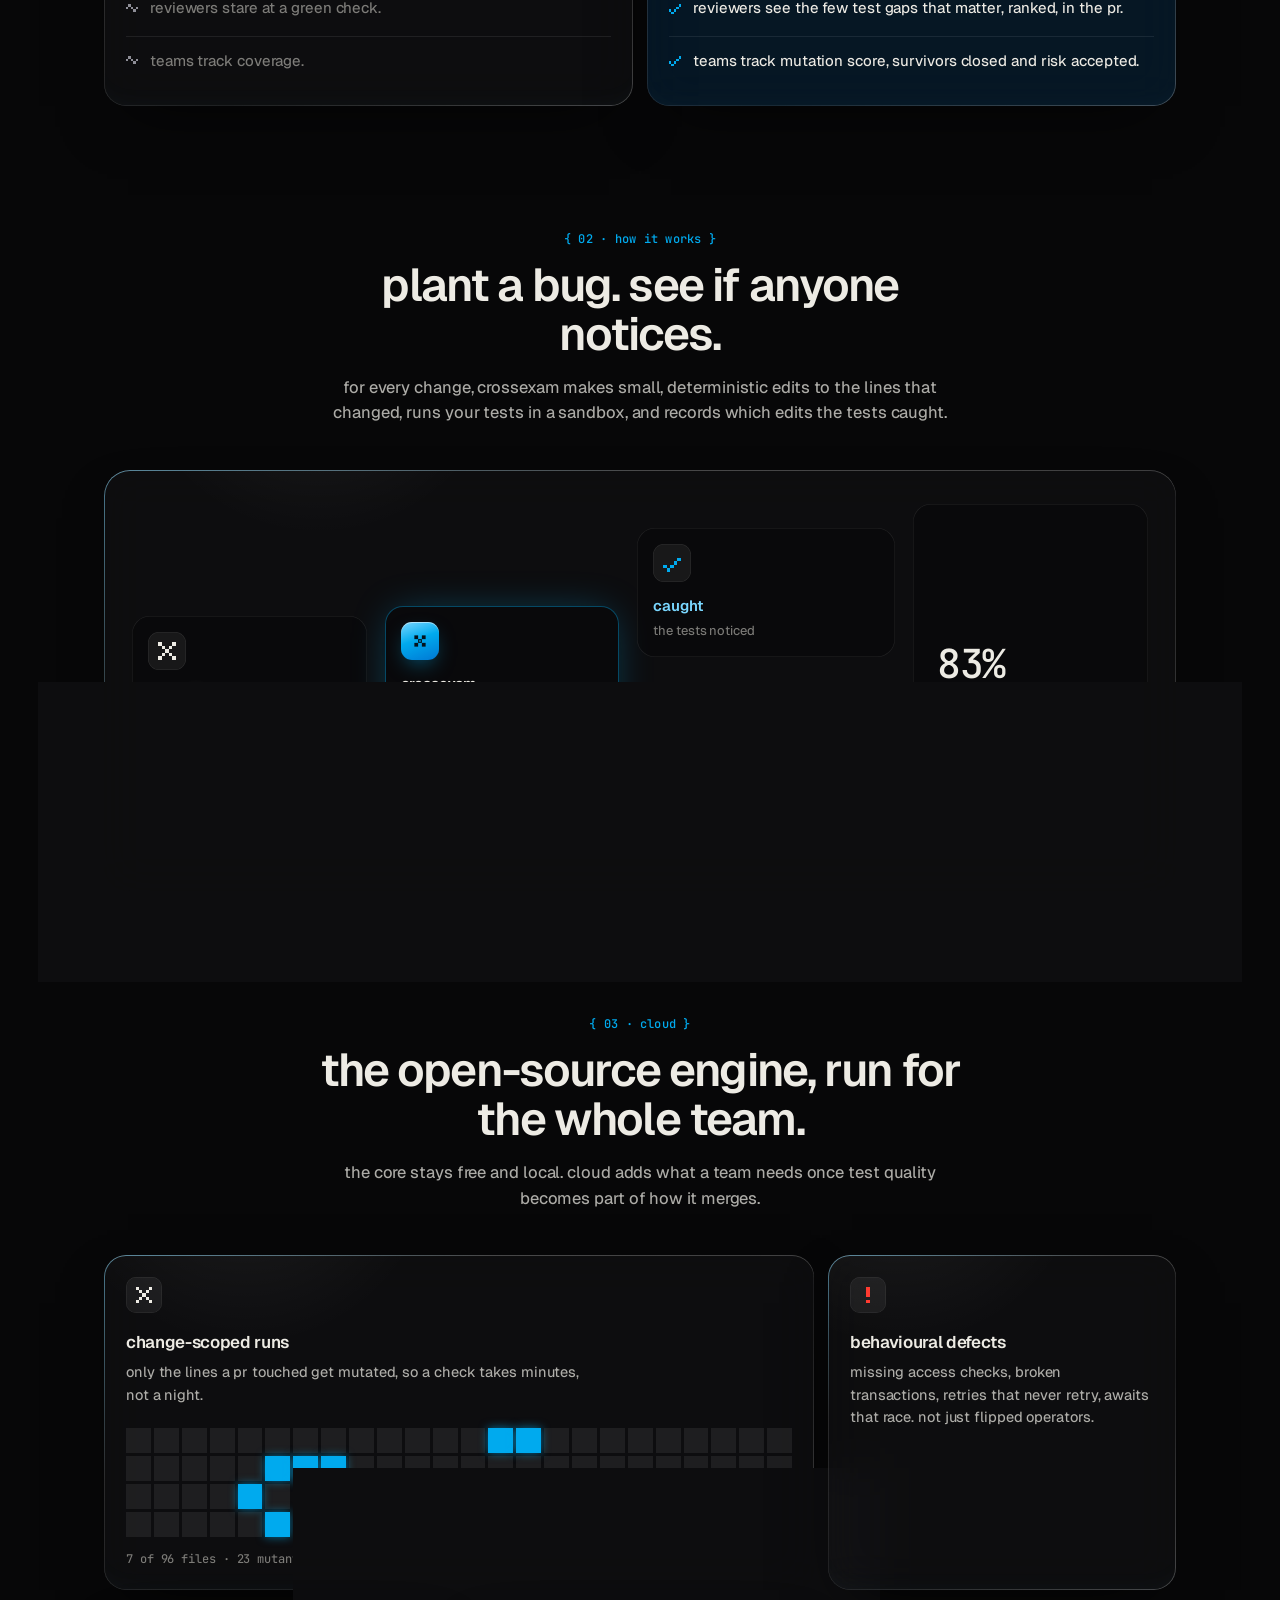
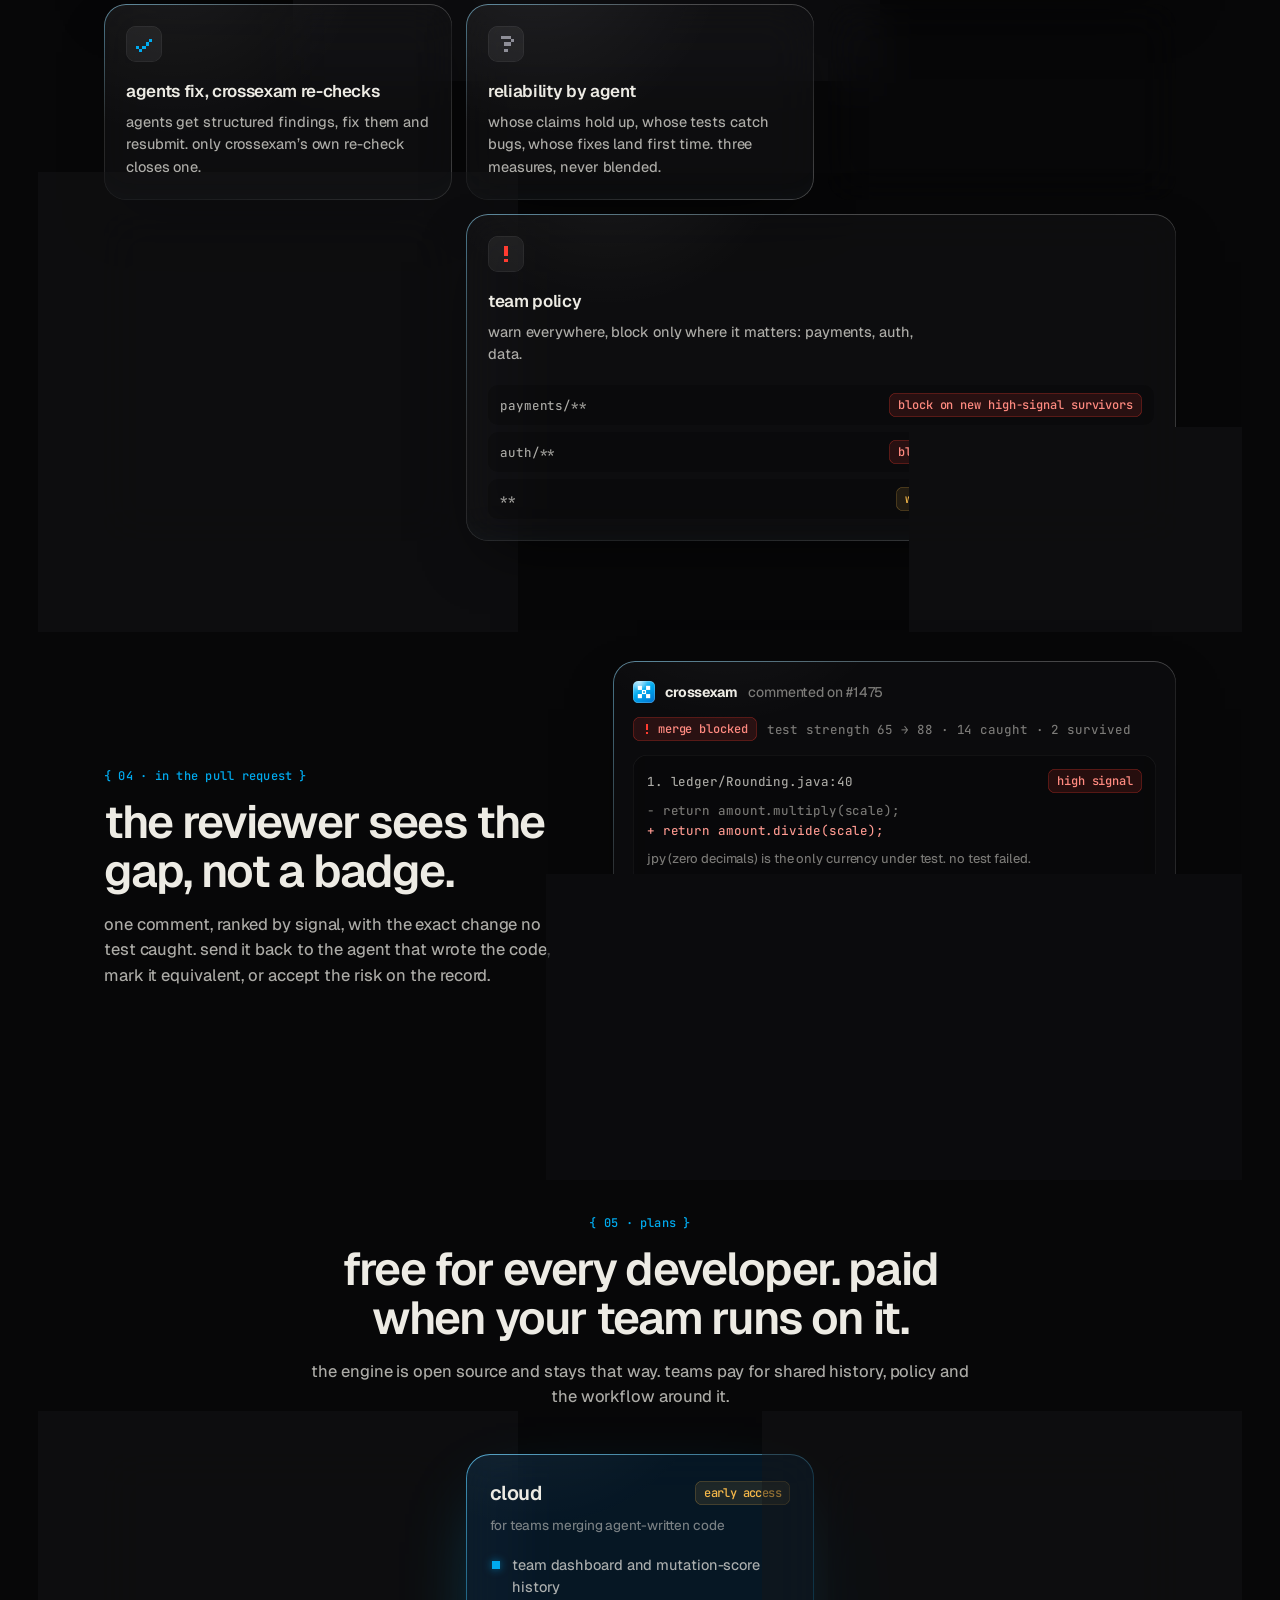
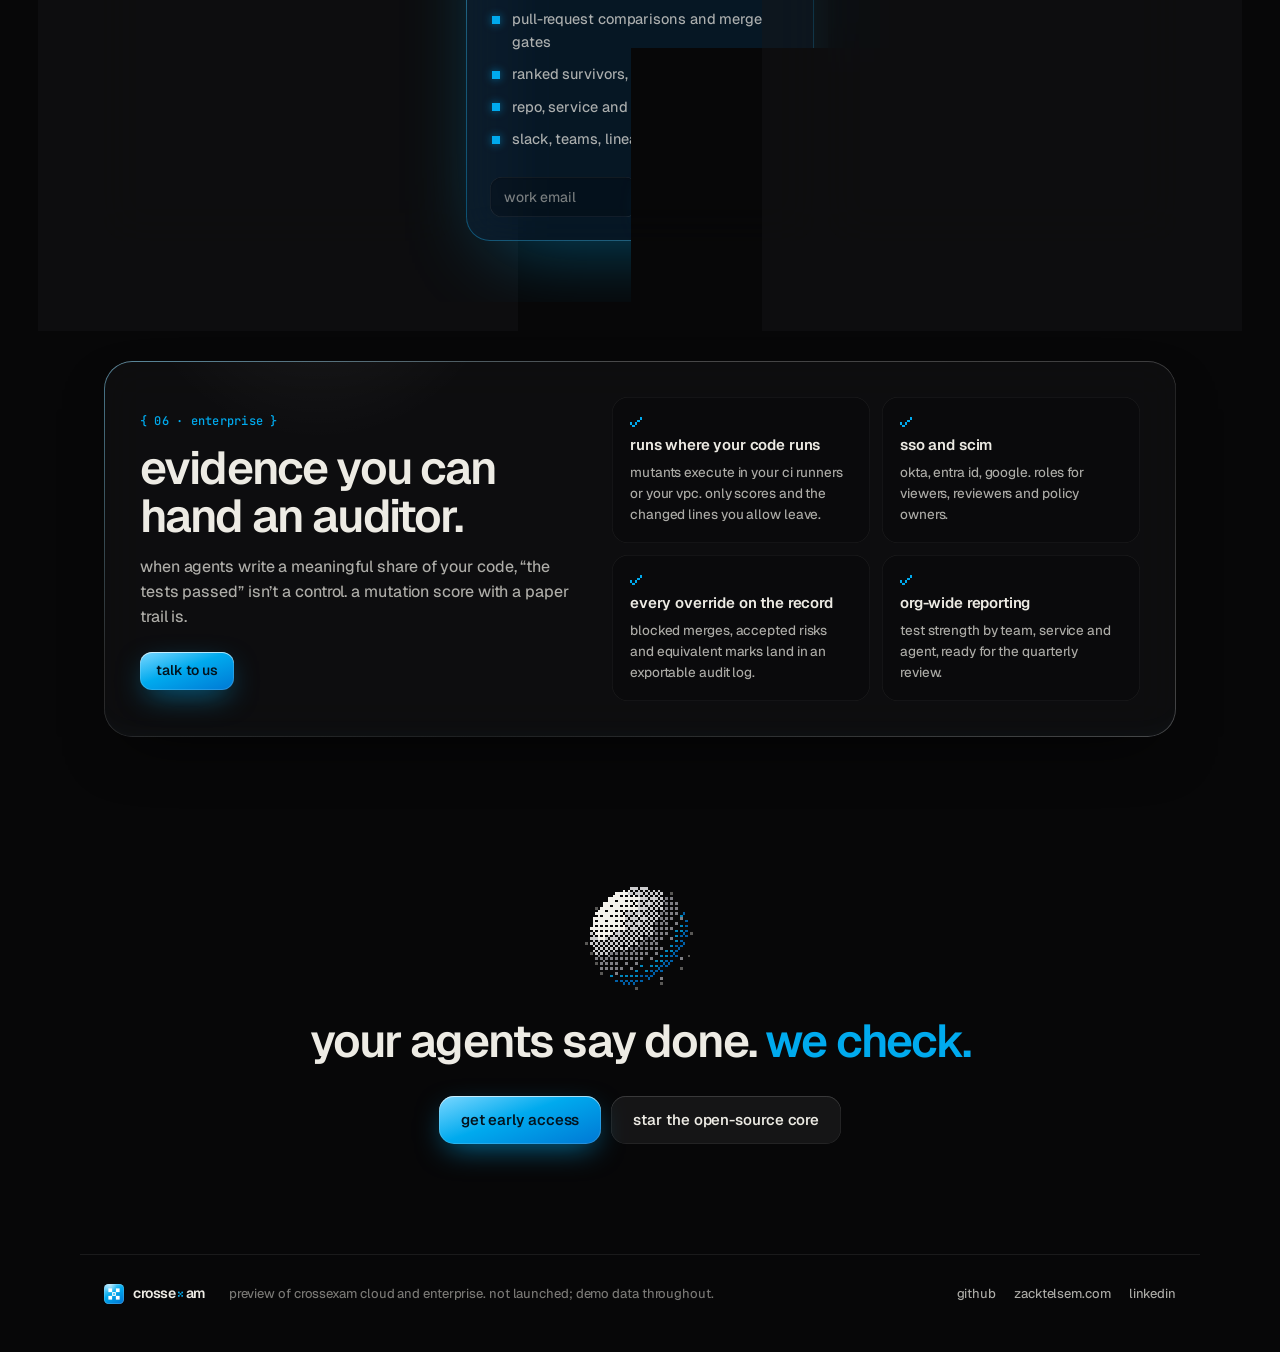
==== commit 6ac7d57b: "Preview: simpler dashboard" ====
--- a/index.html
+++ b/index.html
@@ -13,8 +13,8 @@
     <link rel="preconnect" href="https://fonts.googleapis.com" />
     <link rel="preconnect" href="https://fonts.gstatic.com" crossorigin />
     <link href="https://fonts.googleapis.com/css2?family=Geist:wght@400;500;600;700&family=JetBrains+Mono:wght@400;500&display=swap" rel="stylesheet" />
-    <script type="module" crossorigin src="./assets/index-D3Cgvu-s.js"></script>
-    <link rel="stylesheet" crossorigin href="./assets/index-BG_CpCZh.css">
+    <script type="module" crossorigin src="./assets/index-VDssxjs_.js"></script>
+    <link rel="stylesheet" crossorigin href="./assets/index-DZeC4wr1.css">
   </head>
   <body>
     <div id="root"></div>
--- a/assets/index-DZeC4wr1.css
+++ b/assets/index-DZeC4wr1.css
@@ -0,0 +1 @@
+:root{color-scheme:dark;--void: #070708;--ink: #111113;--graphite: #1c1c20;--ash: #8e8e97;--bone: #edebe4;--verm: #ff3b30;--deep: #0078d4;--signal: #00aaee;--haze: #7ad7ff;--amber: #f5b84a;--text: #edebe4;--text-2: rgba(237, 235, 228, .72);--text-3: rgba(237, 235, 228, .5);--line: rgba(255, 255, 255, .08);--line-2: rgba(255, 255, 255, .14);--glass: rgba(22, 22, 26, .46);--glass-hi: rgba(40, 40, 46, .55);--glass-solid: #141417;--ease: cubic-bezier(.2, .8, .2, 1);--sans: Geist, ui-sans-serif, system-ui, -apple-system, sans-serif;--mono: "JetBrains Mono", ui-monospace, SFMono-Regular, monospace}*{box-sizing:border-box}html,body{margin:0;background:#070708}body{color:var(--text);font:450 15px/1.55 var(--sans);letter-spacing:-.006em;-webkit-font-smoothing:antialiased;text-transform:lowercase;overflow-x:hidden}code,pre,kbd,input,textarea,.mono{font-family:var(--mono);text-transform:none;font-variant-ligatures:none}a{color:inherit;text-decoration:none}button{font:inherit;color:inherit;text-transform:inherit;cursor:pointer}::selection{background:#00aaee59}.glass{position:relative;isolation:isolate;background:var(--glass);-webkit-backdrop-filter:blur(22px) saturate(1.5);backdrop-filter:blur(22px) saturate(1.5);box-shadow:inset 0 1px #ffffff24,inset 0 0 0 .5px #ffffff1a,inset 0 -18px 30px -24px #7ad7ff0f,0 24px 60px -24px #000000b3}.glass:before{content:"";position:absolute;top:0;right:0;bottom:0;left:0;border-radius:inherit;padding:1px;pointer-events:none;background:linear-gradient(150deg,#7ad7ff80,#ffffff14 30%,#ffffff05 60%,#fff3);-webkit-mask:linear-gradient(#000 0 0) content-box,linear-gradient(#000 0 0);-webkit-mask-composite:xor;mask:linear-gradient(#000 0 0) content-box exclude,linear-gradient(#000 0 0);z-index:2}.glass:after{content:"";position:absolute;top:0;right:0;bottom:0;left:0;border-radius:inherit;pointer-events:none;background:radial-gradient(320px circle at var(--mx, 20%) var(--my, -30%),rgba(255,255,255,.07),transparent 60%);z-index:1}.glass>*{position:relative;z-index:3}.glass.prism{-webkit-backdrop-filter:blur(22px) saturate(1.5);backdrop-filter:var(--prism) blur(10px) saturate(1.5)}.prism-defs{position:absolute;width:0;height:0;pointer-events:none}.btn{display:inline-flex;align-items:center;justify-content:center;gap:8px;height:38px;padding:0 16px;border:0;border-radius:12px;font-size:14px;font-weight:550;white-space:nowrap;transition:transform .12s var(--ease),background .2s,box-shadow .2s,color .2s}.btn:active{transform:scale(.96);transition-duration:.05s}.btn:focus-visible,.field:focus-visible{outline:2px solid var(--signal);outline-offset:2px}.btn.primary{color:#04121c;background:linear-gradient(160deg,var(--haze),var(--signal) 45%,var(--deep));box-shadow:inset 0 1px #fff9,inset 0 0 0 1px #ffffff26,0 10px 30px -8px #00aaeea6}.btn.primary:hover{box-shadow:inset 0 1px #ffffffb3,inset 0 0 0 1px #fff3,0 12px 36px -8px #00aaeed9}.btn.ghost{color:var(--text);background:#ffffff0f;box-shadow:inset 0 1px #ffffff1a,inset 0 0 0 .5px #ffffff1f}.btn.ghost:hover{background:#ffffff1a}.btn.sm{height:30px;padding:0 11px;font-size:12.5px;border-radius:9px}.btn.lg{height:48px;padding:0 22px;font-size:15px;border-radius:15px}.field{height:40px;width:100%;padding:0 14px;border:0;border-radius:12px;color:var(--text);background:#00000038;box-shadow:inset 0 0 0 .5px #ffffff1f,inset 0 1px 2px #0000004d;font:450 14px var(--sans);text-transform:none}.field::placeholder{color:var(--text-3);text-transform:lowercase}.tag{display:inline-flex;align-items:center;gap:6px;height:24px;padding:0 9px;border-radius:7px;font:500 12px var(--mono);text-transform:lowercase;white-space:nowrap}.tag.verified{color:var(--haze);background:#00aaee1f;box-shadow:inset 0 0 0 .5px #00aaee73}.tag.contradicted,.tag.survived{color:#ff8a80;background:#ff3b301f;box-shadow:inset 0 0 0 .5px #ff3b3073}.tag.killed{color:var(--haze);background:#00aaee1a;box-shadow:inset 0 0 0 .5px #00aaee59}.tag.stale,.tag.review,.tag.neutral{color:var(--text-2);background:#ffffff0f;box-shadow:inset 0 0 0 .5px #ffffff24}.tag.warn{color:var(--amber);background:#f5b84a1a;box-shadow:inset 0 0 0 .5px #f5b84a59}.switch{-moz-appearance:none;appearance:none;-webkit-appearance:none;position:relative;flex:none;width:42px;height:25px;margin:0;border-radius:99px;background:#ffffff1f;box-shadow:inset 0 1px 2px #00000059;cursor:pointer;transition:background .25s}.switch:after{content:"";position:absolute;top:2px;left:2px;width:21px;height:21px;border-radius:99px;background:var(--bone);box-shadow:0 2px 5px #0006;transition:transform .38s cubic-bezier(.3,1.35,.5,1),width .2s var(--ease)}.switch:checked{background:var(--signal)}.switch:checked:after{transform:translate(17px)}.switch:active:after{width:26px}.switch:checked:active:after{transform:translate(12px)}.switch:focus-visible{outline:2px solid var(--signal);outline-offset:2px}.eyebrow{display:inline-flex;align-items:center;gap:8px;font:500 12px var(--mono);color:var(--signal);letter-spacing:.02em}@media (prefers-reduced-transparency: reduce){.glass,.glass.prism{-webkit-backdrop-filter:none;backdrop-filter:none;background:var(--glass-solid)}}@media (prefers-contrast: more){.glass{background:var(--glass-solid);box-shadow:inset 0 0 0 1px #ffffff80}.glass:before,.glass:after{display:none}:root{--text-2: rgba(237, 235, 228, .9);--text-3: rgba(237, 235, 228, .75)}}@media (prefers-reduced-motion: reduce){*,*:before,*:after{animation-duration:.01ms!important;transition-duration:.01ms!important}}.sky{position:fixed;top:0;right:0;bottom:0;left:0;width:100vw;height:100vh;image-rendering:pixelated;z-index:0;pointer-events:none}.pixel-sphere{image-rendering:pixelated;display:block}.site{position:relative;min-height:100vh}.site>*:not(.sky){position:relative;z-index:1}.dim{color:var(--text-3)}.sr{position:absolute;width:1px;height:1px;overflow:hidden;clip:rect(0 0 0 0)}.wordmark{display:inline-flex;align-items:center;font-weight:600;letter-spacing:-.03em;color:var(--text);white-space:nowrap}.wm-x{display:inline-flex;margin:0 .04em;color:var(--signal);transform:translateY(.05em)}.wm-suffix{color:var(--text-3);font-weight:500;margin-left:.3em}.reveal{opacity:0;transform:translateY(16px);transition:opacity .7s var(--ease),transform .7s var(--ease)}.reveal.in{opacity:1;transform:none}.nav-wrap{position:fixed!important;top:14px;left:0;right:0;z-index:30!important;display:flex;justify-content:center;padding:0 14px;pointer-events:none}.nav{pointer-events:auto;display:flex;align-items:center;gap:12px;width:min(1080px,100%);height:54px;padding:0 8px 0 14px;border-radius:999px;transition:width .5s var(--ease),background .3s}.nav-wrap.scrolled .nav{width:min(940px,100%);--glass: rgba(16, 16, 20, .7)}.nav-brand{display:inline-flex;align-items:center;gap:9px;flex:none}.nav-cloud{font:500 11px var(--mono);color:var(--haze);padding:3px 7px;border-radius:6px;background:#00aaee1f;box-shadow:inset 0 0 0 .5px #00aaee59}.nav-links{display:flex;gap:4px;margin:0 auto}.nav-links a{padding:7px 12px;border-radius:99px;font-size:13.5px;color:var(--text-2);transition:color .2s,background .2s}.nav-links a:hover{color:var(--text);background:#ffffff0f}.nav-cta{display:flex;gap:6px;flex:none}.hero{min-height:100vh;padding:92px 18px 28px;display:flex;justify-content:center}.panes{position:absolute;top:84px;right:18px;bottom:22px;left:18px;display:grid;grid-template-columns:minmax(230px,1fr) minmax(0,2.15fr) minmax(230px,1fr);gap:12px;max-width:1560px;margin:0 auto}.pane{border-radius:22px;--glass: rgba(18, 18, 22, .38);overflow:hidden}.pane.mid{--glass: rgba(18, 18, 22, .26)}.pane.side{padding:16px 14px;display:flex;flex-direction:column;gap:6px;font-size:12.5px;color:var(--text-2)}.pane-search{display:flex;gap:8px;align-items:center;height:34px;padding:0 12px;border-radius:10px;background:#00000038;box-shadow:inset 0 0 0 .5px #ffffff1a;color:var(--text-3);margin-bottom:8px}.pane-tiles{display:grid;grid-template-columns:repeat(4,1fr);gap:6px;margin-bottom:8px}.pane-tile{height:34px;border-radius:9px;display:grid;place-items:center;background:#ffffff0d;box-shadow:inset 0 0 0 .5px #ffffff14}.pane-h{font:500 11px var(--mono);color:var(--text-3);margin:10px 2px 4px}.pane-row{display:flex;align-items:center;gap:9px;height:30px;padding:0 8px;border-radius:8px}.pane-row:nth-of-type(2){background:#ffffff0f}.pane-row span{flex:1;overflow:hidden;text-overflow:ellipsis;white-space:nowrap}.pane-row em{font:11px var(--mono);color:var(--text-3);font-style:normal}.pane-needs{margin-top:auto;display:flex;align-items:center;gap:8px;height:36px;padding:0 12px;border-radius:10px;background:#ffffff0f;color:var(--text)}.pane-needs em{margin-left:auto;font-style:normal;color:var(--text-3)}.dot{width:7px;height:7px;border-radius:50%;background:var(--verm);box-shadow:0 0 0 4px #ff3b3026}.pane.right{gap:8px}.pane-pr{font-size:15px;color:var(--text);font-weight:550;letter-spacing:-.015em}.pane-gate{display:flex;gap:8px;align-items:center;color:#ff8a80;font-size:12px;margin-bottom:6px}.pane-mut{display:flex;flex-direction:column;gap:3px;padding:9px 10px;border-radius:10px;background:#0003;box-shadow:inset 0 0 0 .5px #ffffff12}.pane-mut .mono{font-size:11px;color:var(--text-3)}.pane-mut code{font-size:11.5px;color:#ff9b92;white-space:nowrap;overflow:hidden;text-overflow:ellipsis}.pane-bars{position:relative;height:22px;display:flex;flex-direction:column;gap:4px}.pane-bars span{display:block;height:8px;border-radius:4px;background:#ffffff29}.pane-bars span.head{background:linear-gradient(90deg,var(--deep),var(--signal))}.pane-legend{font-size:11px;color:var(--text-3)}.hero-in{position:relative;z-index:2;display:flex;flex-direction:column;align-items:center;text-align:center;max-width:940px;padding-top:18px}.hero-handle{font-size:12px;color:var(--text-3);display:flex;flex-direction:column;align-items:center;line-height:1.1;margin-bottom:4px}.hero-handle span{font-size:10px}.hero-sphere{margin:6px 0 -6px;filter:drop-shadow(0 0 40px rgba(237,235,228,.14))}.hero h1{margin:22px 0 0;font-size:clamp(40px,5.4vw,72px);line-height:1;font-weight:600;letter-spacing:-.05em}.hero h1 span{color:var(--signal)}.lede{margin:20px auto 0;max-width:600px;font-size:17.5px;color:var(--text-2)}.hero-ctas{display:flex;flex-wrap:wrap;gap:10px;justify-content:center;margin-top:22px}.ask{width:min(640px,100%);margin-top:28px;text-align:left}.ask-bar{display:flex;align-items:center;gap:8px;height:52px;padding:0 6px 0 18px;border-radius:999px;--glass: rgba(24, 24, 28, .62)}.ask-input{flex:1;min-width:0;height:100%;border:0;background:transparent;color:var(--text);font:450 15px var(--sans);text-transform:none;outline:none}.ask-input::placeholder{color:var(--text-3);text-transform:lowercase}.ask-seg{position:relative;display:flex;height:38px;padding:3px;border-radius:99px;background:#00000040;box-shadow:inset 0 0 0 .5px #ffffff14}.ask-seg button{position:relative;z-index:1;display:inline-flex;align-items:center;gap:6px;width:76px;justify-content:center;border:0;background:none;border-radius:99px;font-size:13px;color:var(--text-3);transition:color .2s}.ask-seg button.on{color:var(--text)}.ask-thumb{position:absolute;top:3px;bottom:3px;left:3px;width:76px;border-radius:99px;background:#ffffff1f;box-shadow:inset 0 1px #ffffff24,0 2px 8px #0000004d;transition:transform .45s cubic-bezier(.3,1.3,.5,1)}.ask-thumb.ask{transform:translate(76px)}.ask-orb{width:11px;height:11px;border-radius:50%;background:radial-gradient(circle at 35% 30%,#fff,#b9b4c8 40%,#0ae)}.ask-sugg{display:flex;flex-wrap:wrap;gap:6px;justify-content:center;margin-top:12px}.chip{height:30px;padding:0 12px;border:0;border-radius:99px;font-size:12.5px;color:var(--text-2);background:#ffffff0f;box-shadow:inset 0 0 0 .5px #ffffff1a;transition:background .2s,color .2s,transform .12s var(--ease)}.chip:hover{color:var(--text);background:#ffffff1a}.chip:active{transform:scale(.96)}.ask-answer{margin-top:12px;padding:16px 18px;border-radius:18px;--glass: rgba(18, 18, 22, .78);animation:rise .4s var(--ease)}.ask-lead{margin:0 0 10px;font-size:15px;color:var(--text)}.ask-answer ul{list-style:none;margin:0;padding:0;display:flex;flex-direction:column;gap:6px}.ask-answer li{display:grid;grid-template-columns:12px 1fr;gap:4px 10px;align-items:center;font-size:13.5px;color:var(--text-2);opacity:0;transform:translateY(4px);transition:opacity .35s var(--ease),transform .35s var(--ease)}.ask-answer li.in{opacity:1;transform:none}.ask-answer li code{grid-column:2;font-size:12px;color:#ff9b92}.ask-foot{display:flex;justify-content:space-between;align-items:center;margin-top:12px;font:11.5px var(--mono);color:var(--text-3);text-transform:lowercase}.agents{display:flex;flex-direction:column;align-items:center;gap:10px;padding:70px 24px 10px;text-align:center}.agents p{margin:0;color:var(--text-2);font-size:16px}.agents-row{display:flex;flex-wrap:wrap;justify-content:center;gap:8px 30px;margin-top:10px;font-size:20px;font-weight:600;letter-spacing:-.02em;color:#edebe452}.block{max-width:1120px;margin:0 auto;padding:120px 24px 0}.head{text-align:center;max-width:660px;margin:0 auto 44px}.head.left{text-align:left;margin:0}.head h2,.ent h2,.final h2{margin:12px 0 0;font-size:clamp(30px,4.4vw,46px);line-height:1.06;font-weight:600;letter-spacing:-.04em}.head p{margin:16px auto 0;font-size:16.5px;color:var(--text-2)}.contrast{display:grid;grid-template-columns:1fr 1fr;gap:14px}.contrast-col{border-radius:22px;padding:22px;display:flex;flex-direction:column;gap:4px}.contrast-col.hi{--glass: rgba(0, 120, 212, .14)}.contrast-h{font:500 12px var(--mono);color:var(--haze);margin-bottom:10px}.contrast-h.dim{color:var(--text-3)}.contrast-row{display:grid;grid-template-columns:12px 1fr;gap:12px;align-items:center;padding:12px 0;border-top:1px solid var(--line);font-size:15px;color:var(--text)}.contrast-row.dim{color:var(--text-3)}.pipe{border-radius:26px;padding:34px 28px}.pipe-stage{position:relative;display:grid;grid-template-columns:1fr 1fr 1.1fr 1fr;gap:18px;align-items:center;min-height:260px}.pipe-node{position:relative;z-index:2;display:flex;flex-direction:column;gap:4px;padding:16px;border-radius:18px;background:#00000047;box-shadow:inset 0 0 0 .5px #ffffff1a;font-size:13px;color:var(--text-3)}.pipe-node b{font-size:15px;font-weight:600;color:var(--text);letter-spacing:-.01em}.pipe-ico{width:38px;height:38px;border-radius:11px;display:grid;place-items:center;background:#ffffff0f;box-shadow:inset 0 0 0 .5px #ffffff1a;margin-bottom:8px}.pipe-ico.core{background:linear-gradient(160deg,var(--haze),var(--signal) 45%,var(--deep));box-shadow:inset 0 1px #ffffff80,0 8px 22px -8px #00aaeeb3}.pipe-node.core{box-shadow:inset 0 0 0 1px #0ae6,0 0 40px -10px #0ae6}.pipe-split{display:flex;flex-direction:column;gap:46px}.pipe-node.caught b{color:var(--haze)}.pipe-node.survived b{color:#ff8a80}.pipe-node.final{align-items:flex-start}.pipe-score{font-size:40px;font-weight:500;color:var(--text);letter-spacing:-.04em;line-height:1;margin-bottom:4px}.pipe-dots{position:absolute;top:0;right:0;bottom:0;left:0;pointer-events:none;z-index:1}.pipe-dots i{position:absolute;width:6px;height:6px;margin:-3px 0 0 -3px;background:var(--bone);box-shadow:0 0 8px #edebe499}.pipe-dots i.good{background:var(--signal);box-shadow:0 0 10px #0aec}.pipe-dots i.bad{background:var(--verm);box-shadow:0 0 10px #ff3b30cc}.bento{display:grid;grid-template-columns:repeat(3,1fr);gap:14px}.feat{border-radius:22px;padding:22px;display:flex;flex-direction:column;gap:6px;min-height:180px}.feat.wide{grid-column:span 2}.feat b{font-size:17px;font-weight:600;letter-spacing:-.02em}.feat p{margin:0;color:var(--text-2);font-size:14.5px;max-width:460px}.feat-ico{width:36px;height:36px;border-radius:10px;display:grid;place-items:center;background:#ffffff0f;box-shadow:inset 0 0 0 .5px #ffffff1a;margin-bottom:10px}.scope{margin-top:auto;padding-top:16px;display:grid;grid-template-columns:repeat(24,1fr);gap:3px}.scope i{aspect-ratio:1;background:#ffffff12}.scope i.on{background:var(--signal);box-shadow:0 0 10px #0ae9}.scope span{grid-column:1 / -1;margin-top:10px;font-size:12px;color:var(--text-3)}.policy-viz{margin-top:auto;padding-top:14px;display:flex;flex-direction:column;gap:7px;font-size:12.5px}.policy-viz div{display:flex;justify-content:space-between;align-items:center;gap:10px;padding:8px 12px;border-radius:10px;background:#00000038;color:var(--text-2)}.block.split{display:grid;grid-template-columns:.9fr 1.1fr;gap:48px;align-items:center}.pr-card{border-radius:22px;padding:20px;display:flex;flex-direction:column;gap:14px;--glass: rgba(14, 14, 18, .66)}.pr-top{display:flex;align-items:center;gap:10px;font-size:14px}.pr-av{display:grid}.pr-sum{display:flex;flex-wrap:wrap;gap:10px;align-items:center;font-size:12.5px}.pr-mut{padding:14px;border-radius:14px;background:#00000047;box-shadow:inset 0 0 0 .5px #ffffff14}.pr-mut-h{display:flex;justify-content:space-between;gap:10px;align-items:center;font-size:12.5px;color:var(--text-2);margin-bottom:8px}.pr-mut pre{margin:0;font-size:12.5px;line-height:1.6;white-space:pre-wrap;word-break:break-word}.pr-mut .del{color:#edebe480}.pr-mut .add{color:#ff9b92}.pr-mut p{margin:8px 0 0;font-size:13px;color:var(--text-3)}.pr-actions{display:flex;flex-wrap:wrap;gap:6px}.plans{display:grid;grid-template-columns:repeat(3,1fr);gap:14px;align-items:stretch}.plan{border-radius:24px;padding:24px;display:flex;flex-direction:column}.plan.hi{--glass: rgba(0, 120, 212, .14);box-shadow:inset 0 1px #ffffff29,inset 0 0 0 1px #00aaee59,0 30px 80px -30px #00aaee73}.plan-name{display:flex;justify-content:space-between;align-items:center;font-size:20px;font-weight:600;letter-spacing:-.03em}.plan-for{margin:6px 0 18px;color:var(--text-3);font-size:13.5px}.plan ul{list-style:none;margin:0 0 22px;padding:0;display:flex;flex-direction:column;gap:10px;flex:1}.plan li{position:relative;padding-left:22px;font-size:14.5px;color:var(--text-2)}.plan li:before{content:"";position:absolute;left:2px;top:.5em;width:8px;height:8px;background:var(--signal);box-shadow:0 0 8px #0ae9}.plan-cmd{display:block;padding:12px 14px;border-radius:12px;background:#0000004d;box-shadow:inset 0 0 0 .5px #ffffff1a;font-size:13px;color:var(--haze)}.plan-form{display:flex;gap:8px}.plan-form .btn{flex:none}.plan-note{margin:8px 0 0;font-size:12px;color:var(--text-3)}.ent{border-radius:28px;padding:36px;display:grid;grid-template-columns:.9fr 1.1fr;gap:40px;align-items:center}.ent-copy p{color:var(--text-2);font-size:16px;margin:14px 0 22px}.ent-grid{display:grid;grid-template-columns:1fr 1fr;gap:12px}.ent-item{padding:18px;border-radius:16px;background:#00000038;box-shadow:inset 0 0 0 .5px #ffffff14;display:flex;flex-direction:column;gap:6px}.ent-item b{font-size:15px;font-weight:600;letter-spacing:-.01em}.ent-item p{margin:0;font-size:13.5px;color:var(--text-2)}.final{display:flex;flex-direction:column;align-items:center;text-align:center;padding:140px 24px 110px;gap:8px}.final h2 span{color:var(--signal)}.foot{max-width:1120px;margin:0 auto;padding:28px 24px 48px;display:flex;flex-wrap:wrap;align-items:center;gap:14px 24px;border-top:1px solid var(--line);font-size:13px}.foot-links{display:flex;gap:18px;margin-left:auto;color:var(--text-2)}.foot-links a:hover{color:var(--text)}@keyframes rise{0%{opacity:0;transform:translateY(6px)}}@media (max-width: 1100px){.panes{grid-template-columns:1fr}.pane.side{display:none}}@media (max-width: 900px){.nav-links{display:none}.nav-cta{margin-left:auto}.contrast,.plans,.block.split,.ent,.ent-grid,.bento{grid-template-columns:1fr}.feat.wide{grid-column:auto}.pipe-stage{grid-template-columns:1fr}.pipe-split{flex-direction:row;gap:12px}.pipe-split .pipe-node{flex:1}.pipe-dots{display:none}}@media (max-width: 560px){.nav{padding-left:12px}.hide-sm{display:none!important}.nav-cloud{display:none}.hero{padding:84px 12px 24px}.panes{top:76px;right:10px;bottom:14px;left:10px}.hero h1{font-size:40px}.lede{font-size:15.5px}.ask-seg button,.ask-thumb{width:62px}.ask-thumb.ask{transform:translate(62px)}.block{padding:90px 16px 0}.ent{padding:22px}.plan-form{flex-direction:column}.foot-links{margin-left:0}}.pane.side>*{flex:none}.panes{grid-template-columns:minmax(220px,.95fr) minmax(0,2.7fr) minmax(220px,.95fr)}.hero-in{max-width:780px}.hero h1{font-size:clamp(38px,4.4vw,62px)}@media (max-width: 1100px){.panes{grid-template-columns:1fr}}.site-picker{right:18px;bottom:18px}.site>.ascii{position:fixed!important;z-index:0!important}.pane-bars span{flex:none;min-height:8px}.view{display:flex;flex-direction:column;gap:16px;animation:rise .35s var(--ease)}.view-h{display:flex;justify-content:space-between;align-items:flex-end;gap:16px;flex-wrap:wrap}.view-h.sub{margin-top:10px}.view h1{margin:0;font-size:28px;font-weight:600;letter-spacing:-.035em}.view h2{margin:0;font-size:19px;font-weight:600;letter-spacing:-.02em}.view-h p{margin:6px 0 0;max-width:680px;font-size:14px}.back{font-size:13px}.card{position:relative;padding:18px;border-radius:18px;background:#ffffff0a;box-shadow:inset 0 1px #ffffff0f,inset 0 0 0 .5px #ffffff14}.card.flush{padding:0;overflow:hidden}.card.empty{color:var(--text-3);text-align:center;padding:30px}.card-h{display:flex;justify-content:space-between;align-items:center;gap:12px;margin-bottom:14px;font-size:14px}.card-h b{font-weight:600}.card-h .dim{font-size:12px}.card-h.pad{padding:16px 18px 0}.fine{margin:12px 0 0;font-size:12.5px;color:var(--text-3)}.grid-2{display:grid;grid-template-columns:1.45fr 1fr;gap:16px}.grid-3{display:grid;grid-template-columns:repeat(3,1fr);gap:16px}.up{color:var(--haze)}.down{color:#ff8a80}.ov-hero{display:flex;align-items:center;gap:28px;padding:6px 4px 10px}.ov-hello{flex:1;min-width:0}.ov-hello h1{font-size:34px}.ov-hello p{margin:6px 0 0;color:var(--text-2);font-size:15px}.ask.compact{margin-top:16px;width:100%;max-width:680px}.ask.compact .ask-sugg{justify-content:flex-start}.kpis{display:grid;grid-template-columns:repeat(4,1fr);gap:16px}.kpi{display:flex;flex-direction:column;gap:8px}.kpi-l{font-size:12.5px;color:var(--text-3)}.kpi-v{display:flex;align-items:baseline;gap:10px}.kpi-v b{font-size:34px;font-weight:550;letter-spacing:-.04em;font-variant-numeric:tabular-nums;line-height:1}.kpi-d{font:12px var(--mono);color:var(--text-3)}.kpi-d.up{color:var(--haze)}.kpi-d.down{color:#ff8a80}.kpi-n{margin:0;font-size:12.5px;color:var(--text-3)}.kpi-bar{height:6px;border-radius:3px;background:#ffffff14;overflow:hidden;margin-top:auto}.kpi-bar span{display:block;height:100%;background:linear-gradient(90deg,var(--deep),var(--signal))}.trend svg{width:100%;height:auto;display:block}.trend .ax{font:10.5px var(--mono);fill:#edebe466}.trend-legend{display:flex;flex-wrap:wrap;gap:6px 16px;margin-top:10px;font-size:12px;color:var(--text-2)}.trend-legend span{display:inline-flex;align-items:center;gap:6px}.trend-legend i{width:8px;height:8px}.trend-legend b{font-size:11.5px;color:var(--text)}.needs-rows{display:flex;flex-direction:column;gap:4px}.need-row{display:grid;grid-template-columns:12px 1fr auto;gap:12px;align-items:center;padding:10px;border-radius:12px;transition:background .15s}.need-row:hover{background:#ffffff0d}.need-t{display:flex;flex-direction:column;min-width:0}.need-t b{font-weight:550;font-size:13.5px;overflow:hidden;text-overflow:ellipsis;white-space:nowrap}.need-t .dim{font-size:12px;overflow:hidden;text-overflow:ellipsis;white-space:nowrap}.tbl{width:100%;border-collapse:collapse;font-size:13.5px}.tbl th{text-align:left;font:500 11.5px var(--mono);color:var(--text-3);padding:10px 14px;border-bottom:1px solid var(--line);text-transform:lowercase}.tbl td{padding:11px 14px;border-bottom:1px solid var(--line);vertical-align:middle}.tbl tr:last-child td{border-bottom:0}.link-row:hover td{background:#ffffff08}.pr-cell{display:flex;flex-direction:column}.pr-cell b{font-weight:550}.pr-cell .dim{font-size:12px}.glyphs{display:inline-flex;gap:6px}.meter{display:inline-block;width:120px;height:6px;border-radius:3px;background:#ffffff14;overflow:hidden;vertical-align:middle}.meter.wide{width:100%}.meter i{display:block;height:100%;background:var(--signal)}.meter i.moderate{background:var(--amber)}.meter i.weak{background:var(--verm)}.seg{display:inline-flex;padding:3px;border-radius:11px;background:#00000040;box-shadow:inset 0 0 0 .5px #ffffff14;gap:2px;flex-wrap:wrap}.seg button{height:30px;padding:0 12px;border:0;border-radius:8px;background:none;font-size:12.5px;color:var(--text-3);transition:background .2s,color .2s}.seg button em{font-style:normal;font-size:11px;margin-left:4px;color:var(--text-3)}.seg button.on{background:#ffffff1f;color:var(--text);box-shadow:inset 0 1px #ffffff1a}.seg button.on.block{background:#ff3b3033;color:#ff9b92}.seg button.on.warn{background:#f5b84a29;color:var(--amber)}.seg.sm button{height:26px;font-size:12px;padding:0 10px}.seg.wide{align-self:flex-start}.tag.big{height:32px;padding:0 12px;font-size:13px;border-radius:10px}.claim-row{display:grid;grid-template-columns:12px 1fr auto;gap:10px;align-items:center;padding:8px 0;border-top:1px solid var(--line);font-size:13.5px}.claim-row:first-of-type{border-top:0}.cmp{display:grid;grid-template-columns:auto 1fr auto;gap:10px 12px;align-items:center;font-size:12.5px}.cmp-bar{height:10px;border-radius:5px;background:#ffffff12;overflow:hidden}.cmp-bar i{display:block;height:100%;background:#edebe466}.cmp-bar.now i{background:linear-gradient(90deg,var(--deep),var(--signal))}.gate-why{margin:0;font-size:14px;color:var(--text-2)}.gate-why b{color:var(--text);font-weight:550}.muts{display:flex;flex-direction:column;gap:12px}.mut-wrap{display:flex;flex-direction:column;gap:6px}.mut-src{font-size:12px;padding-left:4px}.mut-src a{color:var(--text-2)}.mut-src a:hover{color:var(--text)}.mut-h{display:flex;justify-content:space-between;gap:12px;flex-wrap:wrap;align-items:center;font-size:12.5px}.mut-tags{display:flex;gap:6px}.diff{margin:12px 0 0;padding:12px 14px;border-radius:12px;background:#0000004d;box-shadow:inset 0 0 0 .5px #ffffff0f;font-size:12.5px;line-height:1.7;white-space:pre-wrap;word-break:break-word}.diff .del{color:#edebe480}.diff .add{color:#ff9b92}.mut-cause{display:flex;gap:8px;align-items:center;margin:10px 0 0;font-size:13px;color:var(--text-2)}.mut-actions{display:flex;flex-wrap:wrap;gap:6px;align-items:center;margin-top:12px}.copied{font-size:11.5px}.mut.closed,.mut.equivalent,.mut.accepted{opacity:.62}.mut.sent{box-shadow:inset 0 1px #ffffff0f,inset 0 0 0 1px #00aaee59}.inline-switch{display:inline-flex;align-items:center;gap:10px;font-size:13px;color:var(--text-2);cursor:pointer}.repo-grid{display:grid;grid-template-columns:repeat(auto-fill,minmax(330px,1fr));gap:16px}.repo{display:flex;flex-direction:column;gap:16px}.repo-h{display:grid;grid-template-columns:auto 1fr auto;gap:12px;align-items:center}.repo-h>span:nth-child(2){display:flex;flex-direction:column}.repo-h b{font-weight:600}.repo-h .dim{font-size:11.5px}.repo-ic{width:38px;height:38px;border-radius:11px;display:grid;place-items:center;background:#00000040}.repo-body{display:flex;justify-content:space-between;align-items:center;gap:12px}.repo-score{display:flex;align-items:center;gap:12px}.repo-score>span{display:flex;flex-direction:column}.repo-score b{font-size:28px;font-weight:550;letter-spacing:-.04em;line-height:1}.repo-score .dim{font-size:12px}.repo-trend{display:flex;flex-direction:column;align-items:flex-end;gap:6px;font-size:11.5px}.repo-foot{display:flex;justify-content:space-between;font-size:11.5px;padding-top:12px;border-top:1px solid var(--line)}.agent-grid{display:grid;grid-template-columns:repeat(auto-fill,minmax(300px,1fr));gap:16px}.agent{display:flex;flex-direction:column;gap:14px;transition:box-shadow .3s}.agent.ok{box-shadow:inset 0 1px #ffffff0f,inset 0 0 0 1px #0ae6}.agent-h{display:flex;justify-content:space-between;align-items:center}.agent-h b{font-size:16px;font-weight:600}.agent-stats{display:grid;grid-template-columns:repeat(3,1fr);gap:8px}.agent-stats div{display:flex;flex-direction:column;gap:2px;font-size:12px}.agent-stats b{font-size:20px;font-weight:500;color:var(--text)}.route-ctl{display:grid;grid-template-columns:1fr 1fr;gap:18px 28px}.route-ctl label{display:flex;flex-direction:column;gap:8px;font-size:13.5px;color:var(--text-2)}.route-ctl b{color:var(--text)}input[type=range]{-webkit-appearance:none;-moz-appearance:none;appearance:none;width:100%;height:26px;background:transparent;cursor:pointer;--p: 50%}input[type=range]::-webkit-slider-runnable-track{height:6px;border-radius:3px;background:linear-gradient(90deg,var(--signal) var(--p),rgba(255,255,255,.1) var(--p))}input[type=range]::-moz-range-track{height:6px;border-radius:3px;background:#ffffff1a}input[type=range]::-moz-range-progress{height:6px;border-radius:3px;background:var(--signal)}input[type=range]::-webkit-slider-thumb{-webkit-appearance:none;width:24px;height:24px;margin-top:-9px;border-radius:50%;background:var(--bone);box-shadow:0 2px 8px #00000080,inset 0 -2px 4px #0000001f;transition:transform .25s cubic-bezier(.3,1.4,.5,1)}input[type=range]::-moz-range-thumb{width:24px;height:24px;border:0;border-radius:50%;background:var(--bone)}input[type=range]:active::-webkit-slider-thumb{transform:scale(1.2)}input[type=range]:focus-visible{outline:2px solid var(--signal);outline-offset:4px;border-radius:4px}.rules{display:flex;flex-direction:column;gap:8px}.rule{display:flex;flex-wrap:wrap;align-items:center;gap:10px;padding:10px 12px;border-radius:12px;background:#0003;font-size:12.5px}.rule code{min-width:150px;font-size:13px;color:var(--haze)}.toggles{display:flex;flex-direction:column;gap:14px}.toggles label{display:flex;align-items:center;gap:12px;font-size:13.5px;cursor:pointer}.toggles em{display:block;font-style:normal;font-size:12px}.int-group-h{font:500 12px var(--mono);color:var(--text-3);margin:10px 0 10px 2px}.int-grid{display:grid;grid-template-columns:repeat(auto-fill,minmax(250px,1fr));gap:12px}.int{display:grid;grid-template-columns:36px 1fr auto;gap:12px;align-items:center}.int.on{box-shadow:inset 0 1px #ffffff0f,inset 0 0 0 1px #00aaee4d}.int-ic{width:36px;height:36px;border-radius:10px;display:grid;place-items:center;font-weight:600;font-size:15px;background:#ffffff12;color:var(--text-2)}.int.on .int-ic{background:linear-gradient(160deg,var(--haze),var(--signal) 45%,var(--deep));color:#04121c}.int-t{display:flex;flex-direction:column;min-width:0}.int-t b{font-weight:600;font-size:14px}.int-t .dim{font-size:12px}.int-note{grid-column:2 / -1;font-size:11px;color:var(--haze)}.kv{margin:0 0 8px;font-size:13.5px;display:flex;justify-content:space-between}.role{display:grid;grid-template-columns:1fr auto;gap:2px 10px;padding:8px 0;border-top:1px solid var(--line);font-size:12.5px}.role:first-of-type{border-top:0}.role b{font-size:13.5px;font-weight:600}.role .dim{grid-column:1}.role em{grid-row:1 / 3;grid-column:2;align-self:center;font-style:normal;color:var(--text-2)}.field.sm{height:32px;width:200px;font-size:13px}@media (max-width: 1200px){.kpis{grid-template-columns:repeat(2,1fr)}.grid-3{grid-template-columns:1fr}}@media (max-width: 980px){.grid-2,.route-ctl{grid-template-columns:1fr}.ov-hero>canvas{display:none}}@media (max-width: 560px){.main-in{padding:18px 14px 90px}.kpis{grid-template-columns:1fr}.tbl{font-size:12.5px}.tbl th:nth-child(n+4),.tbl td:nth-child(n+4){display:none}.ov-hello h1{font-size:26px}}.app{position:relative;height:100vh;overflow:hidden}.ascii{position:fixed;top:0;right:0;bottom:0;left:0;z-index:0;pointer-events:none;display:block}.slabs{position:fixed;top:0;right:0;bottom:0;left:0;z-index:1;display:grid;grid-template-columns:repeat(4,1fr);gap:6px;padding:0 3px;pointer-events:none}.slab{border-radius:12px;--glass: rgba(255, 255, 255, .025);-webkit-backdrop-filter:blur(3px) brightness(.82);backdrop-filter:blur(3px) brightness(.82);box-shadow:inset 0 1px #ffffff14,inset 0 0 0 .5px #ffffff17,0 0 40px #00000059}.slab.prism{-webkit-backdrop-filter:var(--prism) brightness(.82);backdrop-filter:var(--prism) brightness(.82)}.slab:after{display:none}.win{position:fixed;z-index:3;top:5vh;bottom:5vh;left:max(14px,5vw);right:max(14px,7vw);display:grid;grid-template-columns:262px 1fr;gap:4px;transition:grid-template-columns .45s cubic-bezier(.3,1.1,.4,1)}.win.collapsed{grid-template-columns:0 1fr;gap:0}.win.collapsed .side{opacity:0;pointer-events:none}.side{border-radius:16px;padding:10px 10px 8px;display:flex;flex-direction:column;gap:2px;overflow-y:auto;overflow-x:hidden;scrollbar-width:none;font-size:12.5px;--glass: rgba(34, 34, 38, .74);transition:opacity .25s;min-width:0}.side::-webkit-scrollbar{display:none}.side-chrome{display:flex;align-items:center;gap:8px;height:26px;padding:0 2px;margin-bottom:8px}.lights{display:flex;gap:6px;margin-right:2px}.lights i{width:11px;height:11px;border-radius:50%;background:#ff5f57;box-shadow:inset 0 0 0 .5px #00000040}.lights i:nth-child(2){background:#febc2e}.lights i:nth-child(3){background:#28c840}.chrome-nav{margin-left:auto;display:flex;gap:2px}.ico{display:grid;place-items:center;width:26px;height:26px;border:0;border-radius:7px;background:none;color:var(--text-3);transition:background .15s,color .15s,transform .12s var(--ease)}.ico:hover{background:#ffffff12;color:var(--text)}.ico:active{transform:scale(.92)}.side-search{display:flex;align-items:center;gap:8px;height:34px;padding:0 11px;border-radius:10px;color:var(--text-3);background:#ffffff0e;box-shadow:inset 0 0 0 .5px #ffffff12}.side-search input{flex:1;min-width:0;border:0;outline:0;background:transparent;color:var(--text);font:450 12.5px var(--sans);text-transform:none}.side-search input::placeholder{color:var(--text-3);text-transform:lowercase}.side-search:focus-within{box-shadow:inset 0 0 0 1px #00aaee8c}.side-results{display:flex;flex-direction:column;padding:3px;margin-top:4px;border-radius:10px;background:#00000059}.side-results button{display:flex;align-items:center;gap:8px;height:28px;padding:0 8px;border:0;border-radius:7px;background:none;text-align:left;color:var(--text-2);font-size:12px}.side-results button span{overflow:hidden;text-overflow:ellipsis;white-space:nowrap}.side-results button:hover{background:#ffffff12;color:var(--text)}.favs{display:grid;grid-template-columns:repeat(4,1fr);gap:6px;margin:10px 0 12px}.fav{height:30px;border-radius:8px;display:grid;place-items:center;color:var(--text);background:#ffffff0f;box-shadow:inset 0 1px #ffffff0d,inset 0 0 0 .5px #ffffff0f;transition:background .15s,transform .12s var(--ease)}.fav:hover{background:#ffffff1c}.fav:active{transform:scale(.93)}.sec-h{display:flex;justify-content:space-between;align-items:center;padding:0 2px 0 8px;height:26px}.sec-t{display:inline-flex;align-items:center;gap:3px;border:0;background:none;padding:0;color:var(--text-3);font-size:12px}.chev{display:inline-grid;transition:transform .25s var(--ease)}.chev.shut{transform:rotate(-90deg)}.row{display:flex;align-items:center;gap:9px;height:29px;padding:0 8px;border-radius:8px;color:var(--text-2);transition:background .12s,color .12s;min-width:0}.row:hover{background:#ffffff0d;color:var(--text)}.row.on,.row.sel{background:#ffffff17;color:var(--text);box-shadow:inset 0 1px #ffffff0d}.row-ic{display:grid;place-items:center;width:16px;flex:none;color:var(--text-3)}.row-ic.sq{width:16px;height:16px;border-radius:4px}.row-ic.blue{background:var(--deep)}.row-ic.verm{background:var(--verm)}.row-ic.sq svg rect{fill:#fff}.row-t{flex:1;min-width:0;overflow:hidden;text-overflow:ellipsis;white-space:nowrap}.row em{font-style:normal;font-size:10.5px;color:var(--text-3)}.row-x{display:grid;place-items:center;width:18px;height:18px;border-radius:5px;color:var(--text-3)}.row-x:hover{background:#ffffff1a;color:var(--text)}.live{width:6px;height:6px;border-radius:50%;background:var(--text-2)}.tidy{display:flex;align-items:center;gap:8px;margin:4px 0 6px;padding-left:8px}.tidy span{flex:1;height:1px;background:var(--line)}.tidy button{display:inline-flex;align-items:center;gap:4px;border:0;background:none;color:var(--text-3);font-size:11px;padding:2px 4px;border-radius:5px}.tidy button:hover{color:var(--text)}.group{margin-top:6px;padding:3px;border-radius:10px;background:#ffffff0b;box-shadow:inset 0 0 0 .5px #ffffff0f}.group-h{display:flex;align-items:center;gap:8px;width:100%;height:28px;padding:0 7px;border:0;border-radius:7px;background:none;color:var(--text);font-size:12.5px;text-align:left}.group-h:hover{background:#ffffff0d}.group-h>svg{color:var(--text-3)}.group.closed:not(.open){background:#0078d424;box-shadow:inset 0 0 0 .5px #00aaee40}.badges{margin-left:auto;display:inline-flex;align-items:center;gap:2px}.badges i{width:12px;height:12px;border-radius:3px}.badges .b1{background:var(--haze)}.badges .b2{background:var(--signal)}.badges .b3{background:var(--deep)}.badges em{font-style:normal;font-size:11px;color:var(--text-2);margin-left:4px}.side-foot{margin-top:auto;padding-top:12px;display:flex;flex-direction:column;gap:6px}.needs-list{display:flex;flex-direction:column;padding:3px;border-radius:10px;background:#0000004d}.needs{display:flex;align-items:center;gap:8px;height:32px;padding:0 9px;border:0;border-radius:9px;background:#ffffff0f;color:var(--text);font-size:12.5px;text-align:left}.needs em{margin-left:auto;font-style:normal;color:var(--text-3);font-size:12px}.needs-orb{width:14px;height:14px;border-radius:50%;background:radial-gradient(circle at 35% 30%,#fff,#b9bcc8 45%,var(--signal) 100%);box-shadow:0 0 10px #00aaee73}.update{display:flex;align-items:center;gap:8px;height:34px;padding:0 4px 0 9px;border-radius:9px;background:#ffffff0f;color:var(--text-2);font-size:12.5px}.update span{flex:1}.update button{height:26px;padding:0 12px;border:0;border-radius:99px;background:var(--bone);color:#111113;font-size:12px;font-weight:600;transition:transform .12s var(--ease)}.update button:active{transform:scale(.94)}.side-bottom{display:flex;align-items:center;justify-content:space-between;padding:4px 0 0}.ws-switch{display:inline-flex;align-items:center;gap:4px;border:0;background:none;color:var(--text);font-size:13px;font-weight:600}.side-bottom .av{width:24px;height:24px;font-size:11px}.pane-main{position:relative;border-radius:16px;overflow-y:auto;overflow-x:hidden;--glass: rgba(14, 14, 17, .5);scrollbar-width:thin;scrollbar-color:rgba(255,255,255,.15) transparent;min-width:0}.halftone{position:absolute;top:0;right:0;width:62%;height:46%;pointer-events:none;z-index:0!important;background-image:radial-gradient(rgba(122,215,255,.3) 1px,transparent 1.3px);background-size:7px 7px;-webkit-mask:radial-gradient(ellipse at 100% 0,#000 0,rgba(0,0,0,.5) 35%,transparent 70%);mask:radial-gradient(ellipse at 100% 0,#000 0,rgba(0,0,0,.5) 35%,transparent 70%)}.topbar{position:sticky;top:0;z-index:10;display:flex;align-items:center;gap:12px;height:52px;padding:0 20px;background:linear-gradient(#0e0e11db,#0e0e1180);-webkit-backdrop-filter:blur(14px);backdrop-filter:blur(14px);border-bottom:1px solid var(--line)}.crumbs{display:flex;gap:8px;font-size:13px}.top-right{margin-left:auto;display:flex;align-items:center;gap:10px}.sync{display:inline-flex;align-items:center;gap:7px;font-size:11px;color:var(--text-3)}.sync i{width:6px;height:6px;background:var(--signal);box-shadow:0 0 8px var(--signal)}.main-in{position:relative;padding:24px 24px 60px;max-width:1180px;margin:0 auto}.home-in{position:relative;height:100%}.home-v{position:relative;height:100%;min-height:520px;display:flex;flex-direction:column;align-items:center}.handle{display:inline-flex;flex-direction:column;align-items:center;gap:0;margin-top:16px;font-size:11.5px;color:var(--text-3)}.handle.bottom{position:absolute;bottom:16px;left:50%;transform:translate(-50%);margin:0}.handle.bottom:hover{color:var(--text)}.home-sphere{position:absolute;top:16%;left:14%}.home-bar{position:absolute;top:50%;left:50%;width:min(640px,86%);transform:translate(-50%,-26px)}.home-bar .ask.compact{margin:0;max-width:none}.home-bar .ask-sugg{justify-content:center}.ask-mic{display:grid;place-items:center;width:32px;height:32px;border:0;border-radius:50%;background:none;color:var(--text-3)}.ask-mic:hover{color:var(--text);background:#ffffff0f}.picker{position:fixed;z-index:20}.main-picker{right:calc(max(14px,7vw) + 14px);bottom:calc(5vh + 12px)}.picker-btn{display:grid;place-items:center;width:30px;height:30px;border:0;border-radius:9px;color:var(--text-3);background:#ffffff0f;box-shadow:inset 0 0 0 .5px #ffffff14;transition:color .15s,background .15s,transform .12s var(--ease)}.picker-btn:hover{color:var(--text);background:#ffffff1a}.picker-btn:active{transform:scale(.92)}.picker-pop{position:absolute;right:0;bottom:40px;width:228px;padding:12px;border-radius:14px;--glass: rgba(20, 20, 24, .86);display:flex;flex-direction:column;gap:10px;animation:rise .25s var(--ease);transform-origin:bottom right}.picker-h{font:500 11px var(--mono);color:var(--text-3)}.picker-sw{display:grid;grid-template-columns:repeat(6,1fr);gap:6px}.sw{aspect-ratio:1;border:0;border-radius:8px;box-shadow:inset 0 0 0 1px #ffffff29;transition:transform .12s var(--ease)}.sw:hover{transform:scale(1.08)}.sw.on{box-shadow:inset 0 0 0 1px #ffffff80,0 0 0 2px var(--signal)}.picker-custom{display:flex;align-items:center;gap:8px;font-size:12.5px;color:var(--text-2);cursor:pointer}.picker-custom input{width:26px;height:26px;padding:0;border:0;border-radius:7px;background:none;cursor:pointer}.picker-custom code{margin-left:auto;font-size:11px;color:var(--text-3)}@media (max-width: 1100px){.slabs{grid-template-columns:repeat(3,1fr)}.slabs>:nth-child(n+4){display:none}}@media (max-width: 860px){.win{left:10px;right:10px;top:10px;bottom:10px;grid-template-columns:1fr}.win .side{position:absolute;z-index:5;top:0;bottom:0;left:0;width:262px;box-shadow:0 20px 60px #0009}.win.collapsed .side{opacity:0;transform:translate(-20px)}.win:not(.collapsed) .pane-main{filter:brightness(.6)}.main-picker{right:24px;bottom:22px}.home-sphere{left:50%;transform:translate(-50%);top:10%}.slabs{grid-template-columns:repeat(2,1fr)}.slabs>:nth-child(n+3){display:none}}.side.simple{padding:14px 12px 10px;gap:0}.sb-head{display:flex;align-items:center;justify-content:space-between;gap:8px;padding:0 2px 14px}.sb-brand{display:inline-flex;align-items:center;gap:8px;color:var(--text);text-decoration:none}.sb-ws{font:500 10.5px var(--mono);color:var(--text-3);white-space:nowrap;overflow:hidden;text-overflow:ellipsis}.sb-pair{display:grid;grid-template-columns:1fr 1fr;gap:6px;margin-bottom:18px}.sb-btn{display:flex;align-items:center;gap:8px;min-width:0;padding:9px 10px;border-radius:11px;color:var(--text);text-decoration:none;background:#ffffff0f;box-shadow:inset 0 0 0 .5px #ffffff1a;transition:background .15s,transform .12s var(--ease)}.sb-btn:hover{background:#ffffff1a}.sb-btn:active{transform:scale(.97)}.sb-btn.primary{background:#0078d447;box-shadow:inset 0 0 0 .5px #7ad7ff59}.sb-btn.primary:hover{background:#0078d466}.sb-btn>svg{flex:none}.sb-btn span{display:flex;flex-direction:column;min-width:0;line-height:1.2}.sb-btn b{font-weight:600;font-size:12.5px}.sb-btn em{font-style:normal;font-size:10.5px;color:var(--text-3);white-space:nowrap;overflow:hidden;text-overflow:ellipsis}.sb-h{display:flex;align-items:baseline;justify-content:space-between;gap:8px;padding:0 4px 7px;font-size:11.5px;font-weight:600;color:var(--text-2)}.sb-h span{font-weight:400;font-size:10.5px;color:var(--text-3)}.sb-agents{display:grid;grid-template-columns:repeat(3,1fr);gap:5px;margin-bottom:18px}.sb-agent{position:relative;display:flex;flex-direction:column;align-items:center;gap:5px;padding:9px 2px 7px;border:0;border-radius:11px;background:#ffffff09;color:var(--text-2);font:500 10.5px var(--sans);cursor:pointer;transition:background .15s,color .15s,transform .12s var(--ease)}.sb-agent:hover{background:#ffffff17;color:var(--text)}.sb-agent:active{transform:scale(.95)}.sb-agent svg{border-radius:7px;box-shadow:0 0 0 .5px #ffffff24}.sb-agent>span{max-width:100%;overflow:hidden;text-overflow:ellipsis;white-space:nowrap}.sb-agent>i{position:absolute;top:6px;right:8px;width:6px;height:6px;border-radius:50%}.sb-agent>i.good{background:#34c759}.sb-agent>i.mid{background:#fc0}.sb-agent>i.bad{background:var(--vermilion, #ff3b30)}.sb-agent.add{color:var(--text-3);background:none;box-shadow:inset 0 0 0 1px #ffffff14}.sb-agent.add svg{box-shadow:none}.sb-list{display:flex;flex-direction:column;gap:1px;margin-bottom:16px}.sb-item{display:flex;align-items:center;gap:9px;width:100%;min-width:0;padding:7px 8px;border:0;border-radius:9px;background:none;color:var(--text-2);text-align:left;text-decoration:none;font:inherit;cursor:pointer}.sb-item:hover{background:#ffffff12;color:var(--text)}.sb-item.on{background:#ffffff17;color:var(--text)}.sb-item>svg{flex:none;color:var(--text-3)}.sb-item>em{flex:none;font-style:normal;font-size:10px;color:var(--text-3)}.sb-t{display:flex;flex-direction:column;flex:1;min-width:0;line-height:1.25}.sb-t b{font-weight:500;font-size:12.5px;white-space:nowrap;overflow:hidden;text-overflow:ellipsis}.sb-t em{font-style:normal;font-size:10.5px;color:var(--text-3);white-space:nowrap;overflow:hidden;text-overflow:ellipsis}.sb-dot{flex:none;width:7px;height:7px;border-radius:50%}.sb-dot.bad{background:var(--vermilion, #ff3b30);box-shadow:0 0 8px #ff3b3099}.sb-more{align-self:flex-start;margin:2px 0 0 24px;padding:0;border:0;background:none;color:var(--haze, #7ad7ff);font:500 11px var(--sans);cursor:pointer}.sb-more:hover{text-decoration:underline}.sb-empty{margin:0 8px;font-size:11.5px;color:var(--text-3)}.sb-foot{margin-top:auto;display:flex;align-items:center;gap:9px;padding:10px 4px 2px;border-top:.5px solid rgba(255,255,255,.08)}.sb-foot .av{flex:none;display:grid;place-items:center;width:26px;height:26px;border-radius:50%;background:linear-gradient(#0ae,#0078d4);color:#fff;font:600 11px var(--sans)}.sb-site{flex:none;font-size:11px;color:var(--text-3);text-decoration:none}.sb-site:hover{color:var(--text)}.home-v{justify-content:center;gap:0;padding:24px}.home-v .home-sphere{position:static;transform:none;margin-bottom:10px}.home-h{margin:0 0 22px;font:600 clamp(22px,2.6vw,30px)/1.15 var(--sans);letter-spacing:-.02em;color:var(--text);text-align:center}.home-v .home-bar{position:static;transform:none;width:min(620px,100%)}.chat-send{flex:none;display:grid;place-items:center;width:38px;height:38px;border:0;border-radius:50%;background:var(--signal, #00aaee);color:#fff;cursor:pointer;transition:opacity .15s,transform .12s var(--ease)}.chat-send:disabled{opacity:.3;cursor:default}.chat-send:not(:disabled):active{transform:scale(.92)}.menu-btn{display:none}@media (max-width: 860px){.win:not(.open) .side{opacity:0;pointer-events:none;transform:translate(-20px)}.win:not(.open) .pane-main{filter:none}.win.open .pane-main{filter:brightness(.6)}.menu-btn{display:grid;place-items:center;position:absolute;z-index:4;top:12px;left:12px;width:34px;height:34px;border:0;border-radius:10px;background:#ffffff14;color:var(--text)}}.picker.side-picker{position:relative;z-index:6}.side-picker .picker-btn{width:26px;height:26px;border-radius:8px}.side-picker .picker-pop{right:-40px;bottom:36px}.chat-main{display:flex;flex-direction:column;overflow:hidden}.chat-main>.home-v,.chat-main>.thread{flex:1;min-height:0}.show-side{position:absolute;top:12px;left:12px;z-index:6}.chat-in{position:relative;width:100%}.chat-bar{display:flex;align-items:center;gap:6px;height:52px;padding:0 6px 0 20px;border-radius:999px;background:#1e1e22c7;-webkit-backdrop-filter:blur(16px) saturate(1.4);backdrop-filter:blur(16px) saturate(1.4);box-shadow:inset 0 1px #ffffff1a,inset 0 0 0 .5px #ffffff1f,0 18px 40px -20px #000c}.chat-bar:focus-within{box-shadow:inset 0 1px #ffffff1f,inset 0 0 0 1px #00aaee80,0 18px 40px -20px #000c}.chat-bar input{flex:1;min-width:0;height:100%;border:0;outline:0;background:transparent;color:var(--text);font:450 15px var(--sans);text-transform:none}.chat-bar input::placeholder{color:var(--text-3);text-transform:lowercase}.chat-mic{display:grid;place-items:center;width:34px;height:34px;border:0;border-radius:50%;background:none;color:var(--text-3)}.chat-mic:hover{color:var(--text);background:#ffffff0f}.chat-seg{position:relative;display:flex;height:40px;padding:3px;border-radius:99px;background:#0000004d;box-shadow:inset 0 0 0 .5px #ffffff14}.chat-seg button{position:relative;z-index:1;display:inline-flex;align-items:center;justify-content:center;gap:6px;width:84px;border:0;background:none;border-radius:99px;color:var(--text-3);font-size:13px;transition:color .2s}.chat-seg button.on{color:var(--text)}.chat-thumb{position:absolute;top:3px;bottom:3px;left:3px;width:84px;border-radius:99px;background:#ffffff1f;box-shadow:inset 0 1px #ffffff29,0 2px 8px #00000059;transition:transform .45s cubic-bezier(.3,1.3,.5,1)}.chat-thumb.ask{transform:translate(84px)}.orb{width:12px;height:12px;border-radius:50%;background:radial-gradient(circle at 35% 30%,#fff,#b9bcc8 45%,var(--signal) 100%)}.chat-results{position:absolute;left:0;right:0;top:58px;z-index:20;padding:5px;border-radius:16px;display:flex;flex-direction:column;--glass: rgba(20, 20, 24, .92)}.chat-results button{display:flex;justify-content:space-between;gap:12px;height:36px;padding:0 12px;border:0;border-radius:10px;background:none;color:var(--text-2);text-align:left;font-size:13.5px}.chat-results button.on{background:#ffffff14;color:var(--text)}.chat-results em{font-style:normal;color:var(--text-3);font-size:12px}.chat-results .none{padding:10px 12px;font-size:13px}.home-v .starters{display:flex;flex-wrap:wrap;justify-content:center;gap:6px;margin-top:14px}.home-v .honest{margin:12px 0 0;text-align:center;font-size:11.5px;color:var(--text-3)}.chats-pop-wrap{position:absolute;bottom:14px;left:50%;transform:translate(-50%);display:flex;flex-direction:column;align-items:center;gap:8px}.chats-pop-wrap .handle.bottom{position:static;transform:none;border:0;background:none;cursor:pointer}.chats-pop{width:320px;padding:5px;border-radius:14px;display:flex;flex-direction:column;--glass: rgba(20, 20, 24, .9)}.chats-pop button{display:flex;justify-content:space-between;gap:10px;height:32px;padding:0 10px;border:0;border-radius:8px;background:none;color:var(--text-2);font-size:12.5px;text-align:left}.chats-pop button:hover{background:#ffffff12;color:var(--text)}.chats-pop span{overflow:hidden;text-overflow:ellipsis;white-space:nowrap}.chats-pop em{font-style:normal;color:var(--text-3);font-size:11px}.thread{position:relative;display:flex;flex-direction:column}.thread-scroll{flex:1;min-height:0;overflow-y:auto;scrollbar-width:thin;scrollbar-color:rgba(255,255,255,.15) transparent}.thread-in{max-width:820px;margin:0 auto;padding:34px 28px 20px;display:flex;flex-direction:column;gap:22px}.chat-in.docked{max-width:820px;margin:0 auto 18px;padding:0 28px}.chat-in.docked .chat-results{top:auto;bottom:58px;left:28px;right:28px}.msg{display:flex;gap:12px;animation:rise .4s var(--ease) both}.msg.you{justify-content:flex-end}.msg.you p{margin:0;max-width:72%;padding:11px 16px;border-radius:18px 18px 6px;background:#ffffff1a;box-shadow:inset 0 1px #ffffff1a,inset 0 0 0 .5px #ffffff1f;font-size:14.5px}.cx-av{flex:none;width:34px;height:34px;border-radius:11px;display:grid;place-items:center;background:#ffffff0d;box-shadow:inset 0 0 0 .5px #ffffff1a}.cx-body{flex:1;min-width:0;display:flex;flex-direction:column;gap:12px}.cx-text{margin:6px 0 0;font-size:15px;line-height:1.6;color:var(--text)}.cx-block{animation:rise .45s var(--ease) both}.followups{display:flex;flex-wrap:wrap;gap:6px;animation:rise .45s .4s var(--ease) both}.blk{padding:14px;border-radius:16px;background:#ffffff0a;box-shadow:inset 0 1px #ffffff0d,inset 0 0 0 .5px #ffffff17}.blk.list{display:flex;flex-direction:column;gap:2px;padding:6px}.li{display:grid;grid-template-columns:14px 1fr auto;align-items:center;gap:12px;padding:10px;border:0;border-radius:11px;background:none;text-align:left;color:var(--text);transition:background .15s}.li:hover{background:#ffffff0d}.li-t{display:flex;flex-direction:column;min-width:0}.li-t b{font-weight:550;font-size:13.5px;overflow:hidden;text-overflow:ellipsis;white-space:nowrap}.li-t b.mono{font-size:12.5px;font-weight:500;color:#ff9b92}.li-t .dim{font-size:12px;overflow:hidden;text-overflow:ellipsis;white-space:nowrap}.sev{width:8px;height:8px;border-radius:2px;background:var(--text-3)}.sev.high{background:var(--verm);box-shadow:0 0 8px #ff3b3099}.sev.medium{background:var(--amber)}.cat{display:inline-flex;align-items:center;gap:6px;height:22px;padding:0 8px;border-radius:6px;font:500 11.5px var(--mono);color:var(--text-2);background:#ffffff0d;white-space:nowrap}.cat i{width:7px;height:7px;border-radius:2px;background:var(--c)}.cat em{font-style:normal;color:var(--text-3);font-size:10.5px}.pr-claims{display:flex;flex-wrap:wrap;gap:6px;margin-bottom:12px}.blk .cmp{margin-bottom:12px}.gap{padding:12px;margin-top:8px;border-radius:12px;background:#00000038;box-shadow:inset 0 0 0 .5px #ffffff0f}.gap.equivalent,.gap.accepted,.gap.closed{opacity:.6}.gap-h{display:flex;justify-content:space-between;align-items:center;gap:10px;flex-wrap:wrap;font-size:12.5px}.gap-why{margin:8px 0 0;font-size:13px;color:var(--text-2)}.gap-act{display:flex;flex-wrap:wrap;gap:6px;margin-top:10px}.cats{display:flex;flex-direction:column;gap:4px;padding:8px}.cat-row{display:grid;grid-template-columns:210px 1fr 28px;align-items:center;gap:12px;padding:6px 8px;border:0;border-radius:9px;background:none;color:var(--text);text-align:left}.cat-row:hover{background:#ffffff0d}.cat-bar{height:8px;border-radius:4px;background:#ffffff0f;overflow:hidden}.cat-bar i{display:block;height:100%;border-radius:4px}.rel-h,.rel-row{display:grid;grid-template-columns:120px 1fr 1fr 1fr 96px;align-items:center;gap:14px}.rel-h{font-size:11px;color:var(--text-3);padding:0 8px 8px}.rel-row{width:100%;padding:9px 8px;border:0;border-radius:10px;background:none;color:var(--text);text-align:left;font-size:13px}.rel-row:hover{background:#ffffff0d}.rel-row b{font-weight:600}.rel-row .m{display:flex;align-items:center;gap:8px}.rel-row .meter{width:100%}.rel-row .mono{font-size:12px;min-width:34px;text-align:right}.sess{padding:10px;border-radius:12px;display:flex;flex-direction:column;gap:8px;align-items:flex-start}.sess+.sess{border-top:1px solid var(--line);border-radius:0}.sess-h{display:flex;align-items:center;gap:10px;flex-wrap:wrap;width:100%;font-size:12.5px}.sess-h .tag{margin-left:auto}.sess-f{display:flex;flex-wrap:wrap;gap:6px}.fs{display:inline-flex;align-items:center;gap:6px;height:24px;padding:0 8px;border-radius:7px;font:11.5px var(--mono);color:var(--text-2);background:#ffffff0d}.fs em{font-style:normal;color:var(--text-3)}.fs.resolved{color:var(--haze)}.fs.superseded{opacity:.55}.repo-blk{display:flex;align-items:center;gap:16px;flex-wrap:wrap}.repo-k{display:flex;flex-direction:column}.repo-k b{font-size:26px;font-weight:550;letter-spacing:-.04em;line-height:1}.repo-k .dim{font-size:12px}.blk.embed{padding:18px}.blk.embed .view{animation:none;gap:12px}.blk.embed .view-h{display:none}.blk.embed .card{background:#0000002e}.side .row{width:100%;border:0;background:none;text-align:left;font:inherit;color:var(--text-2);cursor:pointer}.side .row:hover{color:var(--text)}.side .fav{border:0;cursor:pointer}.side-empty{margin:2px 8px 6px;font-size:12px;color:var(--text-3)}.tidy button:disabled{opacity:.4;cursor:default}.dotv{width:7px;height:7px;border-radius:50%;background:var(--text-3)}.dotv.good{background:var(--signal)}.dotv.mid{background:var(--amber)}.dotv.bad{background:var(--verm)}@media (max-width: 860px){.thread-in{padding:64px 14px 14px}.chat-in.docked{padding:0 12px}.chat-seg button,.chat-thumb{width:64px}.chat-thumb.ask{transform:translate(64px)}.chat-mic,.rel-h{display:none}.rel-row{grid-template-columns:1fr 1fr}.rel-row svg{display:none}.cat-row{grid-template-columns:1fr 70px 24px}}.thread-in{padding-top:64px}
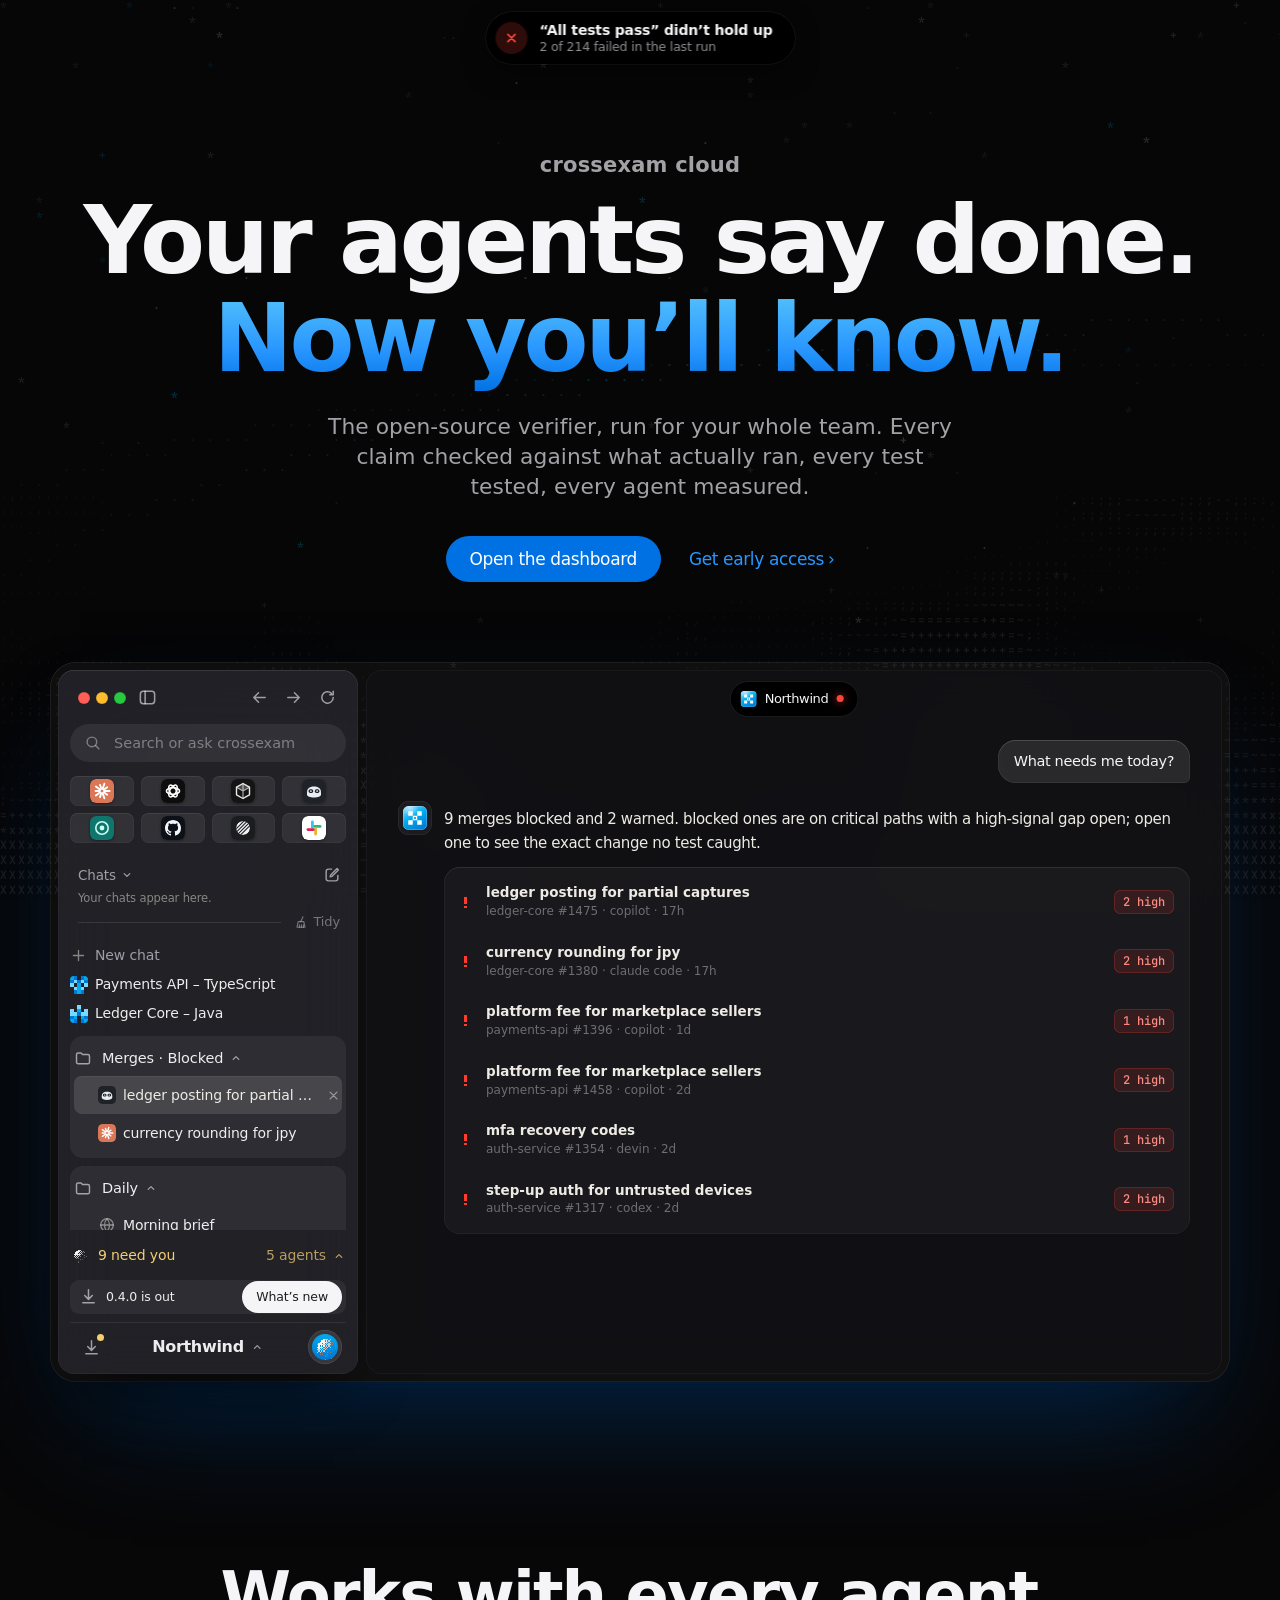
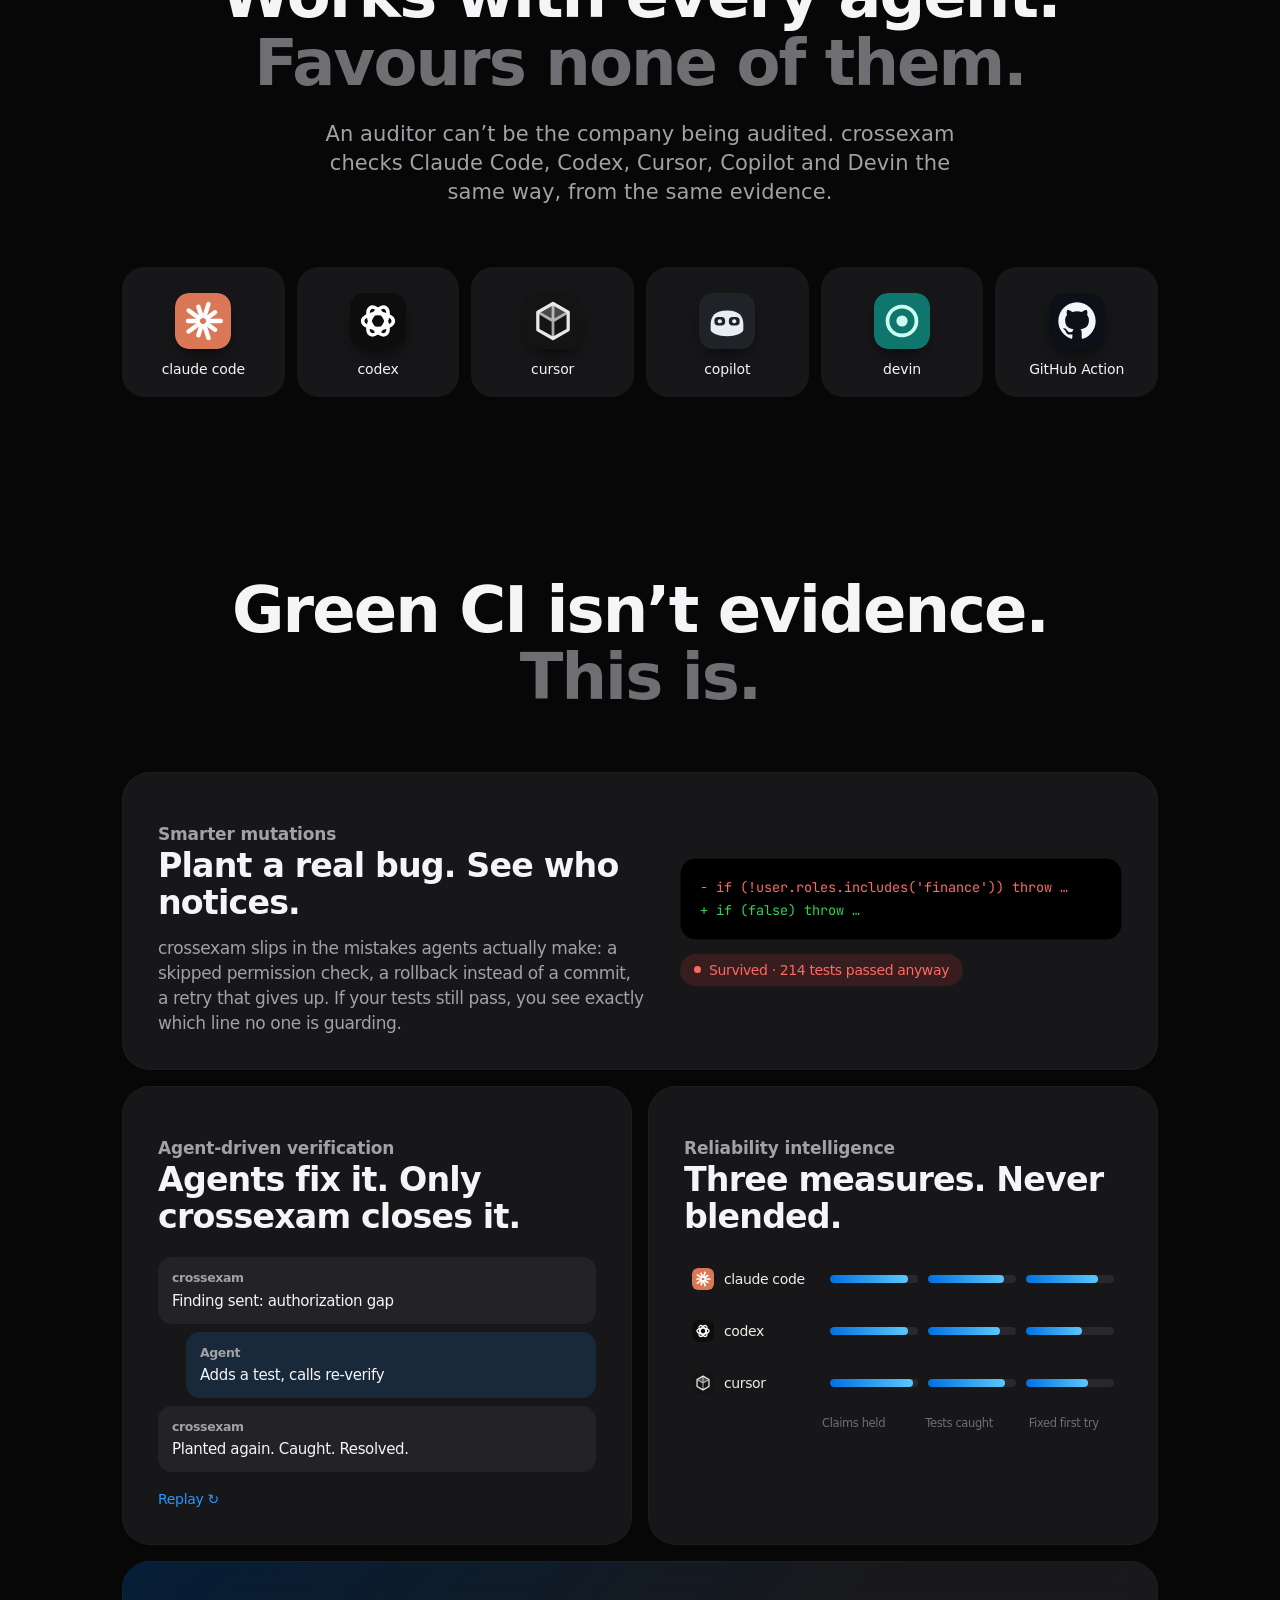
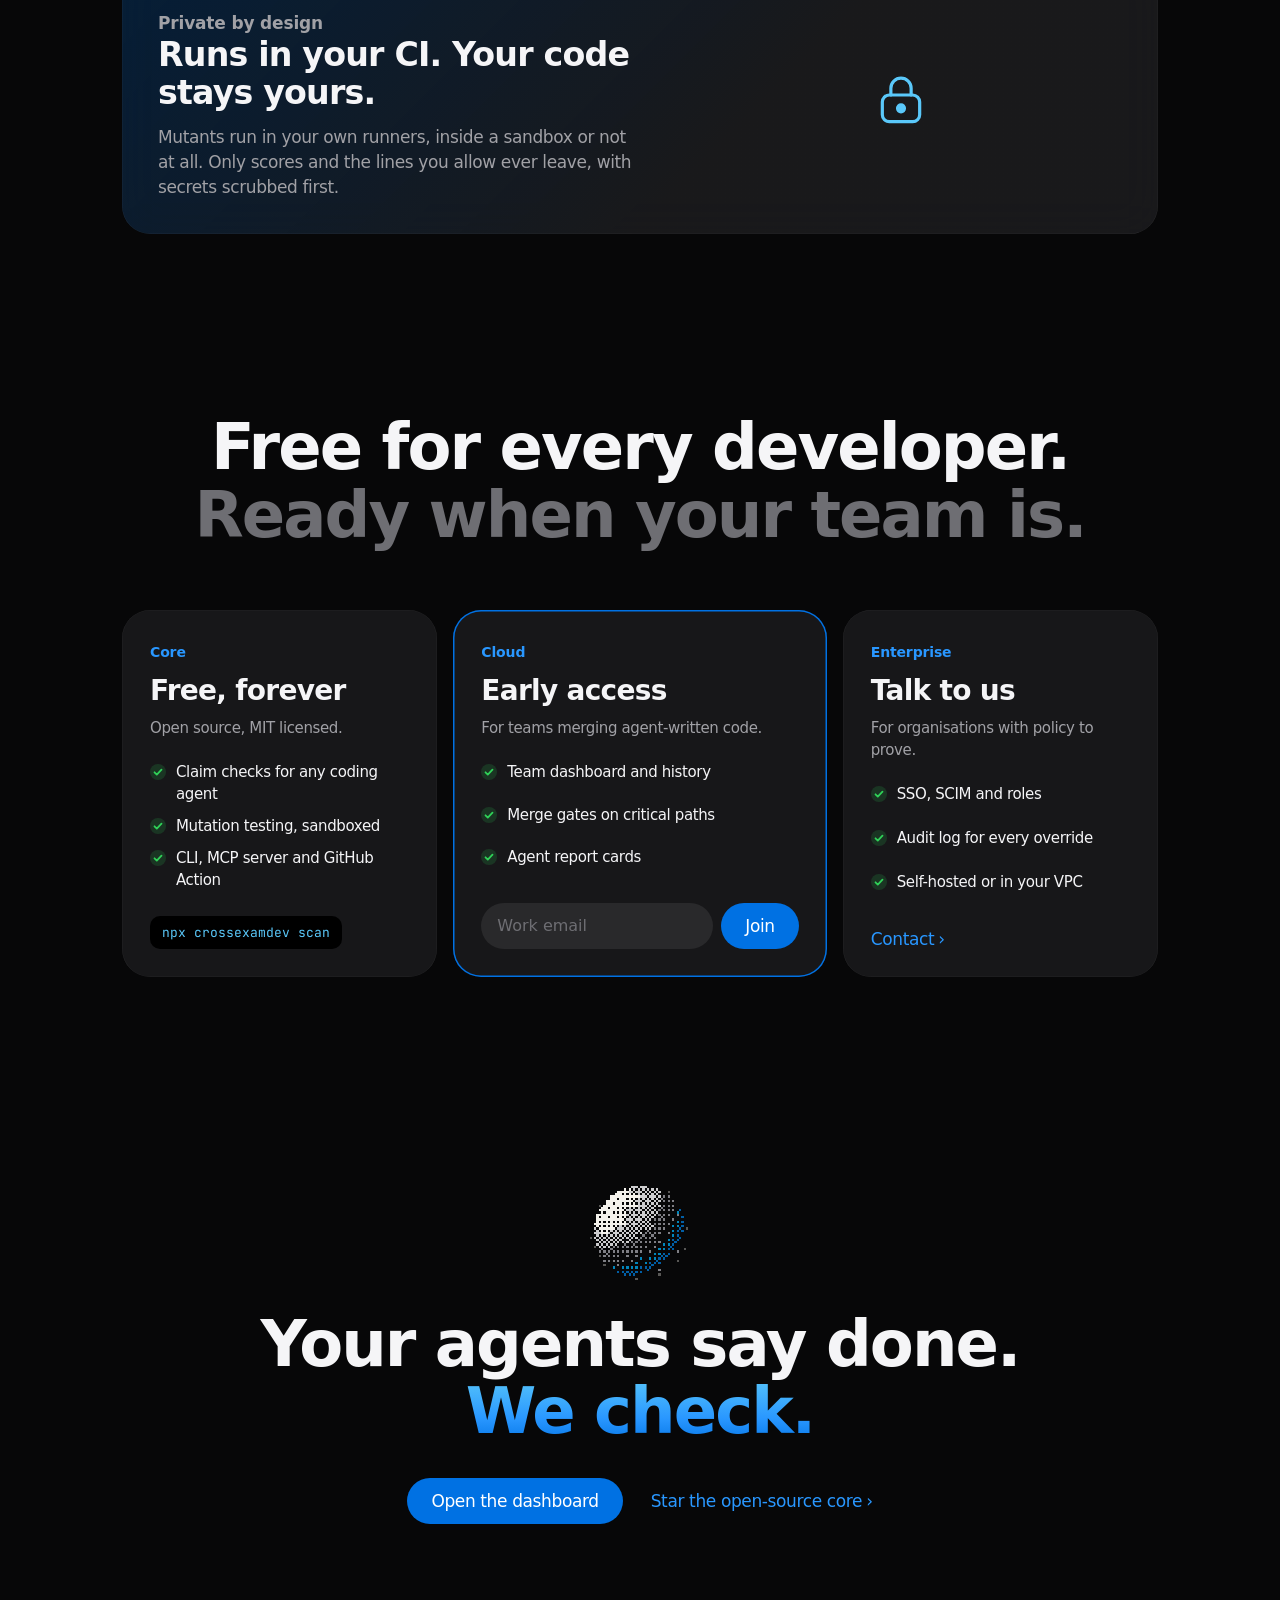
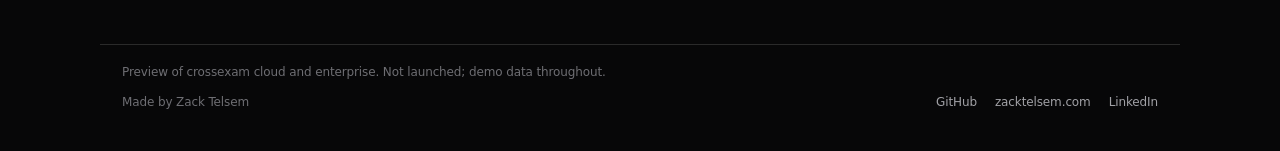
==== commit 89068d05: "Preview: dynamic island and Apple-style pass" ====
--- a/index.html
+++ b/index.html
@@ -13,8 +13,8 @@
     <link rel="preconnect" href="https://fonts.googleapis.com" />
     <link rel="preconnect" href="https://fonts.gstatic.com" crossorigin />
     <link href="https://fonts.googleapis.com/css2?family=Geist:wght@400;500;600;700&family=JetBrains+Mono:wght@400;500&display=swap" rel="stylesheet" />
-    <script type="module" crossorigin src="./assets/index-VDssxjs_.js"></script>
-    <link rel="stylesheet" crossorigin href="./assets/index-DZeC4wr1.css">
+    <script type="module" crossorigin src="./assets/index-CozOa-GC.js"></script>
+    <link rel="stylesheet" crossorigin href="./assets/index-3foKkLC8.css">
   </head>
   <body>
     <div id="root"></div>
--- a/assets/index-3foKkLC8.css
+++ b/assets/index-3foKkLC8.css
@@ -0,0 +1 @@
+:root{color-scheme:dark;--void: #070708;--ink: #111113;--graphite: #1c1c20;--ash: #8e8e97;--bone: #edebe4;--verm: #ff3b30;--deep: #0078d4;--signal: #00aaee;--haze: #7ad7ff;--amber: #f5b84a;--text: #edebe4;--text-2: rgba(237, 235, 228, .72);--text-3: rgba(237, 235, 228, .5);--line: rgba(255, 255, 255, .08);--line-2: rgba(255, 255, 255, .14);--glass: rgba(22, 22, 26, .46);--glass-hi: rgba(40, 40, 46, .55);--glass-solid: #141417;--ease: cubic-bezier(.2, .8, .2, 1);--sans: Geist, ui-sans-serif, system-ui, -apple-system, sans-serif;--mono: "JetBrains Mono", ui-monospace, SFMono-Regular, monospace}*{box-sizing:border-box}html,body{margin:0;background:#070708}body{color:var(--text);font:450 15px/1.55 var(--sans);letter-spacing:-.006em;-webkit-font-smoothing:antialiased;text-transform:lowercase;overflow-x:hidden}code,pre,kbd,input,textarea,.mono{font-family:var(--mono);text-transform:none;font-variant-ligatures:none}a{color:inherit;text-decoration:none}button{font:inherit;color:inherit;text-transform:inherit;cursor:pointer}::selection{background:#00aaee59}.glass{position:relative;isolation:isolate;background:var(--glass);-webkit-backdrop-filter:blur(22px) saturate(1.5);backdrop-filter:blur(22px) saturate(1.5);box-shadow:inset 0 1px #ffffff24,inset 0 0 0 .5px #ffffff1a,inset 0 -18px 30px -24px #7ad7ff0f,0 24px 60px -24px #000000b3}.glass:before{content:"";position:absolute;top:0;right:0;bottom:0;left:0;border-radius:inherit;padding:1px;pointer-events:none;background:linear-gradient(150deg,#7ad7ff80,#ffffff14 30%,#ffffff05 60%,#fff3);-webkit-mask:linear-gradient(#000 0 0) content-box,linear-gradient(#000 0 0);-webkit-mask-composite:xor;mask:linear-gradient(#000 0 0) content-box exclude,linear-gradient(#000 0 0);z-index:2}.glass:after{content:"";position:absolute;top:0;right:0;bottom:0;left:0;border-radius:inherit;pointer-events:none;background:radial-gradient(320px circle at var(--mx, 20%) var(--my, -30%),rgba(255,255,255,.07),transparent 60%);z-index:1}.glass>*{position:relative;z-index:3}.glass.prism{-webkit-backdrop-filter:blur(22px) saturate(1.5);backdrop-filter:var(--prism) blur(10px) saturate(1.5)}.prism-defs{position:absolute;width:0;height:0;pointer-events:none}.btn{display:inline-flex;align-items:center;justify-content:center;gap:8px;height:38px;padding:0 16px;border:0;border-radius:12px;font-size:14px;font-weight:550;white-space:nowrap;transition:transform .12s var(--ease),background .2s,box-shadow .2s,color .2s}.btn:active{transform:scale(.96);transition-duration:.05s}.btn:focus-visible,.field:focus-visible{outline:2px solid var(--signal);outline-offset:2px}.btn.primary{color:#04121c;background:linear-gradient(160deg,var(--haze),var(--signal) 45%,var(--deep));box-shadow:inset 0 1px #fff9,inset 0 0 0 1px #ffffff26,0 10px 30px -8px #00aaeea6}.btn.primary:hover{box-shadow:inset 0 1px #ffffffb3,inset 0 0 0 1px #fff3,0 12px 36px -8px #00aaeed9}.btn.ghost{color:var(--text);background:#ffffff0f;box-shadow:inset 0 1px #ffffff1a,inset 0 0 0 .5px #ffffff1f}.btn.ghost:hover{background:#ffffff1a}.btn.sm{height:30px;padding:0 11px;font-size:12.5px;border-radius:9px}.btn.lg{height:48px;padding:0 22px;font-size:15px;border-radius:15px}.field{height:40px;width:100%;padding:0 14px;border:0;border-radius:12px;color:var(--text);background:#00000038;box-shadow:inset 0 0 0 .5px #ffffff1f,inset 0 1px 2px #0000004d;font:450 14px var(--sans);text-transform:none}.field::placeholder{color:var(--text-3);text-transform:lowercase}.tag{display:inline-flex;align-items:center;gap:6px;height:24px;padding:0 9px;border-radius:7px;font:500 12px var(--mono);text-transform:lowercase;white-space:nowrap}.tag.verified{color:var(--haze);background:#00aaee1f;box-shadow:inset 0 0 0 .5px #00aaee73}.tag.contradicted,.tag.survived{color:#ff8a80;background:#ff3b301f;box-shadow:inset 0 0 0 .5px #ff3b3073}.tag.killed{color:var(--haze);background:#00aaee1a;box-shadow:inset 0 0 0 .5px #00aaee59}.tag.stale,.tag.review,.tag.neutral{color:var(--text-2);background:#ffffff0f;box-shadow:inset 0 0 0 .5px #ffffff24}.tag.warn{color:var(--amber);background:#f5b84a1a;box-shadow:inset 0 0 0 .5px #f5b84a59}.switch{-moz-appearance:none;appearance:none;-webkit-appearance:none;position:relative;flex:none;width:42px;height:25px;margin:0;border-radius:99px;background:#ffffff1f;box-shadow:inset 0 1px 2px #00000059;cursor:pointer;transition:background .25s}.switch:after{content:"";position:absolute;top:2px;left:2px;width:21px;height:21px;border-radius:99px;background:var(--bone);box-shadow:0 2px 5px #0006;transition:transform .38s cubic-bezier(.3,1.35,.5,1),width .2s var(--ease)}.switch:checked{background:var(--signal)}.switch:checked:after{transform:translate(17px)}.switch:active:after{width:26px}.switch:checked:active:after{transform:translate(12px)}.switch:focus-visible{outline:2px solid var(--signal);outline-offset:2px}.eyebrow{display:inline-flex;align-items:center;gap:8px;font:500 12px var(--mono);color:var(--signal);letter-spacing:.02em}@media (prefers-reduced-transparency: reduce){.glass,.glass.prism{-webkit-backdrop-filter:none;backdrop-filter:none;background:var(--glass-solid)}}@media (prefers-contrast: more){.glass{background:var(--glass-solid);box-shadow:inset 0 0 0 1px #ffffff80}.glass:before,.glass:after{display:none}:root{--text-2: rgba(237, 235, 228, .9);--text-3: rgba(237, 235, 228, .75)}}@media (prefers-reduced-motion: reduce){*,*:before,*:after{animation-duration:.01ms!important;transition-duration:.01ms!important}}.island-wrap{position:relative;display:flex;justify-content:center;pointer-events:none}.island{position:relative;pointer-events:auto;overflow:hidden;background:#000;color:#f5f5f7;box-shadow:0 0 0 .5px #ffffff17,0 10px 30px -8px #000000b3;font-family:var(--sans);text-transform:none;letter-spacing:-.01em;will-change:width,height;cursor:default;-webkit-tap-highlight-color:transparent}.island.idle{cursor:pointer}.island:active:not(.live){transform:scale(.98);transition:transform .1s ease-out}.island.measure{position:absolute;top:0;left:50%;transform:translate(-50%);visibility:hidden;pointer-events:none;width:max-content;height:auto}.isl-in{position:absolute;top:0;left:50%;transform:translate(-50%);width:max-content;animation:isl-in .42s cubic-bezier(.2,.9,.25,1) both}.island.measure .isl-in{position:static;transform:none;animation:none}@keyframes isl-in{0%{opacity:0;filter:blur(6px);transform:translate(-50%) scale(.94)}to{opacity:1;filter:blur(0);transform:translate(-50%) scale(1)}}.isl-idle{display:flex;align-items:center;gap:10px;height:36px;padding:0 14px 0 10px;font-size:13px;font-weight:500}.isl-live{position:relative;display:flex;align-items:center;gap:12px;min-height:52px;padding:9px 22px 9px 10px}.isl-live.solo{min-height:40px;padding:6px 18px 6px 8px}.isl-ic{flex:none;display:grid;place-items:center;width:32px;height:32px;border-radius:50%;background:#ffffff1a}.isl-live.solo .isl-ic{width:26px;height:26px}.isl-live.ok .isl-ic{background:#30d1582e;color:#30d158}.isl-live.bad .isl-ic{background:#ff453a2e;color:#ff453a}.isl-live.warn .isl-ic{background:#ffd60a29;color:#ffd60a}.isl-live.info .isl-ic{background:#0a84ff33;color:#64d2ff}.isl-txt{display:flex;flex-direction:column;line-height:1.2;max-width:340px}.isl-txt b{font-size:14px;font-weight:600;white-space:nowrap}.isl-txt em{font-style:normal;font-size:12.5px;color:#ebebf599;white-space:nowrap;overflow:hidden;text-overflow:ellipsis}.isl-live.solo .isl-txt b{font-size:13px;font-weight:500}.isl-bar{position:absolute;left:54px;right:22px;bottom:7px;height:3px;border-radius:2px;background:#ffffff1f;overflow:hidden}.isl-bar:after{content:"";position:absolute;top:0;right:0;bottom:0;left:0;background:#0a84ff;transform-origin:left;animation:isl-fill 1.1s cubic-bezier(.4,0,.2,1) both}@keyframes isl-fill{0%{transform:scaleX(0)}to{transform:scaleX(1)}}.isl-card{padding:16px 18px;width:340px}.isl-dot{width:7px;height:7px;border-radius:50%;background:#30d158;box-shadow:0 0 8px #30d158b3}.isl-dot.bad{background:#ff453a;box-shadow:0 0 8px #ff453ab3}@media (prefers-reduced-motion: reduce){.isl-in{animation:isl-fade .2s ease both}@keyframes isl-fade{0%{opacity:0}to{opacity:1}}.isl-bar:after{animation:none}}.sb{--sb-fg: rgba(255, 255, 255, .92);--sb-2: rgba(235, 235, 245, .62);--sb-3: rgba(235, 235, 245, .42);--sb-fill: rgba(255, 255, 255, .07);--sb-fill-2: rgba(255, 255, 255, .11);position:relative;display:flex;flex-direction:column;min-width:0;min-height:0;padding:14px 12px 10px;border-radius:16px;background:#28282ebd;-webkit-backdrop-filter:blur(30px) saturate(1.6);backdrop-filter:blur(30px) saturate(1.6);box-shadow:inset 0 .5px #ffffff24,inset 0 0 0 .5px #ffffff12,0 30px 60px -24px #000000bf;color:var(--sb-fg);font:400 14px/1.25 -apple-system,BlinkMacSystemFont,SF Pro Text,Inter,Segoe UI,system-ui,sans-serif;letter-spacing:-.01em;text-transform:none;-webkit-user-select:none;user-select:none}.sb button,.sb a{font:inherit;color:inherit;text-transform:none;letter-spacing:inherit;-webkit-tap-highlight-color:transparent}.sb button{border:0;background:none;padding:0;cursor:pointer}.sb-top{display:flex;align-items:center;gap:4px;height:28px;padding:0 4px 0 8px}.lights{display:flex;gap:8px;margin-right:18px}.light{position:relative;width:12px;height:12px;border-radius:50%;display:grid;place-items:center;box-shadow:inset 0 0 0 .5px #0003}.light.r{background:#ff5f57}.light.y{background:#febc2e}.light.g{background:#28c840}.light svg{width:12px;height:12px;opacity:0;fill:none;stroke:#0000008c;stroke-width:1.3;stroke-linecap:round;color:#0000008c;transition:opacity .08s}.lights:hover .light svg,.lights:focus-within .light svg{opacity:1}.light:active{filter:brightness(.82)}.tb{display:grid;place-items:center;width:30px;height:28px;border-radius:7px;color:var(--sb-2)!important;transition:background .12s,color .12s}.tb:hover{color:var(--sb-fg)!important;background:var(--sb-fill)}.tb:active{transform:scale(.94);transition-duration:.08s}.tb.sm{width:28px;height:26px}.sb-flex{flex:1}.sb-search{display:flex;align-items:center;gap:10px;height:38px;margin:12px 0 0;padding:0 14px;border-radius:19px;background:var(--sb-fill);color:var(--sb-3);transition:box-shadow .15s,background .15s}.sb-search:focus-within{background:var(--sb-fill-2);box-shadow:0 0 0 3px #0a84ff59;color:var(--sb-2)}.sb-search input{flex:1;min-width:0;height:100%;border:0;outline:0;background:none;color:var(--sb-fg);font:inherit;font-size:14.5px;text-transform:none}.sb-search input::placeholder{color:var(--sb-3);text-transform:none}.sb-favs{display:grid;grid-template-columns:repeat(4,1fr);gap:7px;margin:14px 0 6px}.fav{display:grid;place-items:center;height:42px;border-radius:10px;background:var(--sb-fill)!important;transition:background .12s,transform .12s}.fav:hover{background:var(--sb-fill-2)!important}.fav:active{transform:scale(.94);transition-duration:.08s}.fav svg{border-radius:6px;box-shadow:0 1px 3px #00000059}.sb-scroll{flex:1;min-height:0;overflow-y:auto;overflow-x:hidden;margin:0 -6px;padding:0 6px 8px;scrollbar-width:none}.sb-scroll::-webkit-scrollbar{display:none}.sb-sec{display:flex;align-items:center;justify-content:space-between;height:32px;margin-top:10px;padding-left:8px}.sb-sec-h{display:inline-flex;align-items:center;gap:4px;color:var(--sb-2)!important;font-size:13.5px!important}.sb-sec-h:hover{color:var(--sb-fg)!important}.row{display:flex;align-items:center;gap:12px;width:100%;height:36px;padding:0 8px;border-radius:9px;text-align:left;color:var(--sb-fg);transition:background .1s}.row:hover{background:var(--sb-fill)}.row:active,.row.on{background:var(--sb-fill-2)}.row.dim{color:var(--sb-2)}.row-ic{flex:none;display:grid;place-items:center;width:20px;height:20px;color:var(--sb-2)}.row-ic canvas{image-rendering:pixelated}.row-ic svg{flex:none}.row.tab .row-ic svg,.row.in .row-ic svg[viewBox="0 0 24 24"]{border-radius:4px}.row-t{flex:1;min-width:0;white-space:nowrap;overflow:hidden;text-overflow:ellipsis}.row-time{flex:none;font-size:12.5px;color:var(--sb-3);font-variant-numeric:tabular-nums}.row-x{flex:none;display:grid;place-items:center;width:22px;height:22px;color:var(--sb-2)}.row-dot{flex:none;width:7px;height:7px;margin-right:4px;border-radius:50%;background:#ebebf58c}.row-end{flex:none;color:var(--sb-2);display:grid;place-items:center}.sb-empty{margin:4px 8px 8px;font-size:13px;color:var(--sb-3)}.tidy{display:flex;align-items:center;gap:12px;margin:4px 0 6px;padding:0 2px 0 8px}.tidy i{flex:1;height:1px;background:#ffffff1a}.tidy button{display:inline-flex;align-items:center;gap:5px;height:26px;padding:0 6px;border-radius:7px;color:var(--sb-3)!important;font-size:13px!important}.tidy button:hover{color:var(--sb-fg)!important;background:var(--sb-fill)}.folder{margin-top:8px;padding:4px;border-radius:13px;background:#ffffff0f}.folder.tint{background:#c48c5433}.folder-h{display:flex;align-items:center;gap:10px;width:100%;height:36px;padding:0 8px 0 9px;border-radius:9px;font-weight:500!important;font-size:14.5px!important;color:var(--sb-fg)}.folder-h>svg:first-child{color:var(--sb-2)}.folder-h>span:not(.folder-end){white-space:nowrap}.folder-h>svg:nth-of-type(2){color:var(--sb-2);margin-left:-4px}.folder-end{margin-left:auto}.folder-in{padding:0 0 2px}.row.in{padding-left:24px;height:38px}.row.in.on{background:#ffffff1f}.stack{display:inline-flex;align-items:center;gap:4px}.stack em{font-style:normal;margin-left:4px;font-size:13.5px;color:var(--sb-2)}.sb-bottom{display:flex;flex-direction:column;gap:8px;padding-top:10px}.pill{display:flex;align-items:center;gap:10px;height:40px;padding:0 10px 0 12px;border-radius:20px;background:var(--sb-fill)}.pill b{font-weight:500;flex:1;text-align:left;white-space:nowrap}.pill.needs{color:#f2cf73!important;transition:background .12s}.pill.needs:hover{background:var(--sb-fill-2)}.pill.needs>span{display:inline-flex;align-items:center;gap:6px;color:#f2cf73b8}.pill.needs canvas{border-radius:50%}.pill.update{color:var(--sb-fg);padding-right:4px}.pill.update>svg{color:var(--sb-2)}.restart{flex:none;display:inline-flex;align-items:center;height:32px;padding:0 14px;border-radius:16px;background:#f5f5f7;color:#1d1d1f!important;font-weight:500;text-decoration:none;transition:transform .1s,background .12s}.restart:hover{background:#fff}.restart:active{transform:scale(.96)}.sb-foot{position:relative;display:flex;align-items:center;justify-content:space-between;height:42px;padding:0 0 0 2px}.tb.dl{position:relative;width:34px;height:32px}.tb.dl i{position:absolute;top:3px;right:4px;width:7px;height:7px;border-radius:50%;background:#f2cf73}.ws{position:absolute;left:50%;transform:translate(-50%);display:inline-flex;align-items:center;gap:6px;height:32px;padding:0 10px;border-radius:8px;font-size:16px!important;font-weight:600!important;letter-spacing:-.02em!important}.ws svg{color:var(--sb-2)}.ws:hover{background:var(--sb-fill)}.picker.av-picker{position:relative;z-index:2;right:auto;bottom:auto}.av-picker .picker-btn{width:34px;height:34px;padding:0;border-radius:50%;background:#ffffff1a;box-shadow:inset 0 0 0 .5px #ffffff29;overflow:hidden}.av-picker .av{display:grid;place-items:center}.av-picker .picker-pop{right:-4px;bottom:44px}@media (prefers-reduced-transparency: reduce){.sb{background:#2a2a2f;-webkit-backdrop-filter:none;backdrop-filter:none}}.sky{position:fixed;top:0;right:0;bottom:0;left:0;width:100vw;height:100vh;image-rendering:pixelated;z-index:0;pointer-events:none}.pixel-sphere{image-rendering:pixelated;display:block}.site{position:relative;min-height:100vh}.site>*:not(.sky){position:relative;z-index:1}.dim{color:var(--text-3)}.sr{position:absolute;width:1px;height:1px;overflow:hidden;clip:rect(0 0 0 0)}.wordmark{display:inline-flex;align-items:center;font-weight:600;letter-spacing:-.03em;color:var(--text);white-space:nowrap}.wm-x{display:inline-flex;margin:0 .04em;color:var(--signal);transform:translateY(.05em)}.wm-suffix{color:var(--text-3);font-weight:500;margin-left:.3em}.reveal{opacity:0;transform:translateY(16px);transition:opacity .7s var(--ease),transform .7s var(--ease)}.nav-wrap{position:fixed!important;top:14px;left:0;right:0;z-index:30!important;display:flex;justify-content:center;padding:0 14px;pointer-events:none}.nav{pointer-events:auto;display:flex;align-items:center;gap:12px;width:min(1080px,100%);height:54px;padding:0 8px 0 14px;border-radius:999px;transition:width .5s var(--ease),background .3s}.nav-wrap.scrolled .nav{width:min(940px,100%);--glass: rgba(16, 16, 20, .7)}.nav-brand{display:inline-flex;align-items:center;gap:9px;flex:none}.nav-cloud{font:500 11px var(--mono);color:var(--haze);padding:3px 7px;border-radius:6px;background:#00aaee1f;box-shadow:inset 0 0 0 .5px #00aaee59}.nav-links{display:flex;gap:4px;margin:0 auto}.nav-links a{padding:7px 12px;border-radius:99px;font-size:13.5px;color:var(--text-2);transition:color .2s,background .2s}.nav-links a:hover{color:var(--text);background:#ffffff0f}.nav-cta{display:flex;gap:6px;flex:none}.hero{min-height:100vh;padding:92px 18px 28px;display:flex;justify-content:center}.panes{position:absolute;top:84px;right:18px;bottom:22px;left:18px;display:grid;grid-template-columns:minmax(230px,1fr) minmax(0,2.15fr) minmax(230px,1fr);gap:12px;max-width:1560px;margin:0 auto}.pane{border-radius:22px;--glass: rgba(18, 18, 22, .38);overflow:hidden}.pane.mid{--glass: rgba(18, 18, 22, .26)}.pane.side{padding:16px 14px;display:flex;flex-direction:column;gap:6px;font-size:12.5px;color:var(--text-2)}.pane-search{display:flex;gap:8px;align-items:center;height:34px;padding:0 12px;border-radius:10px;background:#00000038;box-shadow:inset 0 0 0 .5px #ffffff1a;color:var(--text-3);margin-bottom:8px}.pane-tiles{display:grid;grid-template-columns:repeat(4,1fr);gap:6px;margin-bottom:8px}.pane-tile{height:34px;border-radius:9px;display:grid;place-items:center;background:#ffffff0d;box-shadow:inset 0 0 0 .5px #ffffff14}.pane-h{font:500 11px var(--mono);color:var(--text-3);margin:10px 2px 4px}.pane-row{display:flex;align-items:center;gap:9px;height:30px;padding:0 8px;border-radius:8px}.pane-row:nth-of-type(2){background:#ffffff0f}.pane-row span{flex:1;overflow:hidden;text-overflow:ellipsis;white-space:nowrap}.pane-row em{font:11px var(--mono);color:var(--text-3);font-style:normal}.pane-needs{margin-top:auto;display:flex;align-items:center;gap:8px;height:36px;padding:0 12px;border-radius:10px;background:#ffffff0f;color:var(--text)}.pane-needs em{margin-left:auto;font-style:normal;color:var(--text-3)}.dot{width:7px;height:7px;border-radius:50%;background:var(--verm);box-shadow:0 0 0 4px #ff3b3026}.pane.right{gap:8px}.pane-pr{font-size:15px;color:var(--text);font-weight:550;letter-spacing:-.015em}.pane-gate{display:flex;gap:8px;align-items:center;color:#ff8a80;font-size:12px;margin-bottom:6px}.pane-mut{display:flex;flex-direction:column;gap:3px;padding:9px 10px;border-radius:10px;background:#0003;box-shadow:inset 0 0 0 .5px #ffffff12}.pane-mut .mono{font-size:11px;color:var(--text-3)}.pane-mut code{font-size:11.5px;color:#ff9b92;white-space:nowrap;overflow:hidden;text-overflow:ellipsis}.pane-bars{position:relative;height:22px;display:flex;flex-direction:column;gap:4px}.pane-bars span{display:block;height:8px;border-radius:4px;background:#ffffff29}.pane-bars span.head{background:linear-gradient(90deg,var(--deep),var(--signal))}.pane-legend{font-size:11px;color:var(--text-3)}.hero-in{position:relative;z-index:2;display:flex;flex-direction:column;align-items:center;text-align:center;max-width:940px;padding-top:18px}.hero-handle{font-size:12px;color:var(--text-3);display:flex;flex-direction:column;align-items:center;line-height:1.1;margin-bottom:4px}.hero-handle span{font-size:10px}.hero-sphere{margin:6px 0 -6px;filter:drop-shadow(0 0 40px rgba(237,235,228,.14))}.hero h1{margin:22px 0 0;font-size:clamp(40px,5.4vw,72px);line-height:1;font-weight:600;letter-spacing:-.05em}.hero h1 span{color:var(--signal)}.lede{margin:20px auto 0;max-width:600px;font-size:17.5px;color:var(--text-2)}.hero-ctas{display:flex;flex-wrap:wrap;gap:10px;justify-content:center;margin-top:22px}.ask{width:min(640px,100%);margin-top:28px;text-align:left}.ask-bar{display:flex;align-items:center;gap:8px;height:52px;padding:0 6px 0 18px;border-radius:999px;--glass: rgba(24, 24, 28, .62)}.ask-input{flex:1;min-width:0;height:100%;border:0;background:transparent;color:var(--text);font:450 15px var(--sans);text-transform:none;outline:none}.ask-input::placeholder{color:var(--text-3);text-transform:lowercase}.ask-seg{position:relative;display:flex;height:38px;padding:3px;border-radius:99px;background:#00000040;box-shadow:inset 0 0 0 .5px #ffffff14}.ask-seg button{position:relative;z-index:1;display:inline-flex;align-items:center;gap:6px;width:76px;justify-content:center;border:0;background:none;border-radius:99px;font-size:13px;color:var(--text-3);transition:color .2s}.ask-seg button.on{color:var(--text)}.ask-thumb{position:absolute;top:3px;bottom:3px;left:3px;width:76px;border-radius:99px;background:#ffffff1f;box-shadow:inset 0 1px #ffffff24,0 2px 8px #0000004d;transition:transform .45s cubic-bezier(.3,1.3,.5,1)}.ask-thumb.ask{transform:translate(76px)}.ask-orb{width:11px;height:11px;border-radius:50%;background:radial-gradient(circle at 35% 30%,#fff,#b9b4c8 40%,#0ae)}.ask-sugg{display:flex;flex-wrap:wrap;gap:6px;justify-content:center;margin-top:12px}.chip{height:30px;padding:0 12px;border:0;border-radius:99px;font-size:12.5px;color:var(--text-2);background:#ffffff0f;box-shadow:inset 0 0 0 .5px #ffffff1a;transition:background .2s,color .2s,transform .12s var(--ease)}.chip:hover{color:var(--text);background:#ffffff1a}.chip:active{transform:scale(.96)}.ask-answer{margin-top:12px;padding:16px 18px;border-radius:18px;--glass: rgba(18, 18, 22, .78);animation:rise .4s var(--ease)}.ask-lead{margin:0 0 10px;font-size:15px;color:var(--text)}.ask-answer ul{list-style:none;margin:0;padding:0;display:flex;flex-direction:column;gap:6px}.ask-answer li{display:grid;grid-template-columns:12px 1fr;gap:4px 10px;align-items:center;font-size:13.5px;color:var(--text-2);opacity:0;transform:translateY(4px);transition:opacity .35s var(--ease),transform .35s var(--ease)}.ask-answer li.in{opacity:1;transform:none}.ask-answer li code{grid-column:2;font-size:12px;color:#ff9b92}.ask-foot{display:flex;justify-content:space-between;align-items:center;margin-top:12px;font:11.5px var(--mono);color:var(--text-3);text-transform:lowercase}.agents{display:flex;flex-direction:column;align-items:center;gap:10px;padding:70px 24px 10px;text-align:center}.agents p{margin:0;color:var(--text-2);font-size:16px}.agents-row{display:flex;flex-wrap:wrap;justify-content:center;gap:8px 30px;margin-top:10px;font-size:20px;font-weight:600;letter-spacing:-.02em;color:#edebe452}.block{max-width:1120px;margin:0 auto;padding:120px 24px 0}.head{text-align:center;max-width:660px;margin:0 auto 44px}.head.left{text-align:left;margin:0}.head h2,.ent h2,.final h2{margin:12px 0 0;font-size:clamp(30px,4.4vw,46px);line-height:1.06;font-weight:600;letter-spacing:-.04em}.head p{margin:16px auto 0;font-size:16.5px;color:var(--text-2)}.contrast{display:grid;grid-template-columns:1fr 1fr;gap:14px}.contrast-col{border-radius:22px;padding:22px;display:flex;flex-direction:column;gap:4px}.contrast-col.hi{--glass: rgba(0, 120, 212, .14)}.contrast-h{font:500 12px var(--mono);color:var(--haze);margin-bottom:10px}.contrast-h.dim{color:var(--text-3)}.contrast-row{display:grid;grid-template-columns:12px 1fr;gap:12px;align-items:center;padding:12px 0;border-top:1px solid var(--line);font-size:15px;color:var(--text)}.contrast-row.dim{color:var(--text-3)}.pipe{border-radius:26px;padding:34px 28px}.pipe-stage{position:relative;display:grid;grid-template-columns:1fr 1fr 1.1fr 1fr;gap:18px;align-items:center;min-height:260px}.pipe-node{position:relative;z-index:2;display:flex;flex-direction:column;gap:4px;padding:16px;border-radius:18px;background:#00000047;box-shadow:inset 0 0 0 .5px #ffffff1a;font-size:13px;color:var(--text-3)}.pipe-node b{font-size:15px;font-weight:600;color:var(--text);letter-spacing:-.01em}.pipe-ico{width:38px;height:38px;border-radius:11px;display:grid;place-items:center;background:#ffffff0f;box-shadow:inset 0 0 0 .5px #ffffff1a;margin-bottom:8px}.pipe-ico.core{background:linear-gradient(160deg,var(--haze),var(--signal) 45%,var(--deep));box-shadow:inset 0 1px #ffffff80,0 8px 22px -8px #00aaeeb3}.pipe-node.core{box-shadow:inset 0 0 0 1px #0ae6,0 0 40px -10px #0ae6}.pipe-split{display:flex;flex-direction:column;gap:46px}.pipe-node.caught b{color:var(--haze)}.pipe-node.survived b{color:#ff8a80}.pipe-node.final{align-items:flex-start}.pipe-score{font-size:40px;font-weight:500;color:var(--text);letter-spacing:-.04em;line-height:1;margin-bottom:4px}.pipe-dots{position:absolute;top:0;right:0;bottom:0;left:0;pointer-events:none;z-index:1}.pipe-dots i{position:absolute;width:6px;height:6px;margin:-3px 0 0 -3px;background:var(--bone);box-shadow:0 0 8px #edebe499}.pipe-dots i.good{background:var(--signal);box-shadow:0 0 10px #0aec}.pipe-dots i.bad{background:var(--verm);box-shadow:0 0 10px #ff3b30cc}.bento{display:grid;grid-template-columns:repeat(3,1fr);gap:14px}.feat{border-radius:22px;padding:22px;display:flex;flex-direction:column;gap:6px;min-height:180px}.feat.wide{grid-column:span 2}.feat b{font-size:17px;font-weight:600;letter-spacing:-.02em}.feat p{margin:0;color:var(--text-2);font-size:14.5px;max-width:460px}.feat-ico{width:36px;height:36px;border-radius:10px;display:grid;place-items:center;background:#ffffff0f;box-shadow:inset 0 0 0 .5px #ffffff1a;margin-bottom:10px}.scope{margin-top:auto;padding-top:16px;display:grid;grid-template-columns:repeat(24,1fr);gap:3px}.scope i{aspect-ratio:1;background:#ffffff12}.scope i.on{background:var(--signal);box-shadow:0 0 10px #0ae9}.scope span{grid-column:1 / -1;margin-top:10px;font-size:12px;color:var(--text-3)}.policy-viz{margin-top:auto;padding-top:14px;display:flex;flex-direction:column;gap:7px;font-size:12.5px}.policy-viz div{display:flex;justify-content:space-between;align-items:center;gap:10px;padding:8px 12px;border-radius:10px;background:#00000038;color:var(--text-2)}.block.split{display:grid;grid-template-columns:.9fr 1.1fr;gap:48px;align-items:center}.pr-card{border-radius:22px;padding:20px;display:flex;flex-direction:column;gap:14px;--glass: rgba(14, 14, 18, .66)}.pr-top{display:flex;align-items:center;gap:10px;font-size:14px}.pr-av{display:grid}.pr-sum{display:flex;flex-wrap:wrap;gap:10px;align-items:center;font-size:12.5px}.pr-mut{padding:14px;border-radius:14px;background:#00000047;box-shadow:inset 0 0 0 .5px #ffffff14}.pr-mut-h{display:flex;justify-content:space-between;gap:10px;align-items:center;font-size:12.5px;color:var(--text-2);margin-bottom:8px}.pr-mut pre{margin:0;font-size:12.5px;line-height:1.6;white-space:pre-wrap;word-break:break-word}.pr-mut .del{color:#edebe480}.pr-mut .add{color:#ff9b92}.pr-mut p{margin:8px 0 0;font-size:13px;color:var(--text-3)}.pr-actions{display:flex;flex-wrap:wrap;gap:6px}.plans{display:grid;grid-template-columns:repeat(3,1fr);gap:14px;align-items:stretch}.plan{border-radius:24px;padding:24px;display:flex;flex-direction:column}.plan.hi{--glass: rgba(0, 120, 212, .14);box-shadow:inset 0 1px #ffffff29,inset 0 0 0 1px #00aaee59,0 30px 80px -30px #00aaee73}.plan-name{display:flex;justify-content:space-between;align-items:center;font-size:20px;font-weight:600;letter-spacing:-.03em}.plan-for{margin:6px 0 18px;color:var(--text-3);font-size:13.5px}.plan ul{list-style:none;margin:0 0 22px;padding:0;display:flex;flex-direction:column;gap:10px;flex:1}.plan li{position:relative;padding-left:22px;font-size:14.5px;color:var(--text-2)}.plan li:before{content:"";position:absolute;left:2px;top:.5em;width:8px;height:8px;background:var(--signal);box-shadow:0 0 8px #0ae9}.plan-cmd{display:block;padding:12px 14px;border-radius:12px;background:#0000004d;box-shadow:inset 0 0 0 .5px #ffffff1a;font-size:13px;color:var(--haze)}.plan-form{display:flex;gap:8px}.plan-form .btn{flex:none}.plan-note{margin:8px 0 0;font-size:12px;color:var(--text-3)}.ent{border-radius:28px;padding:36px;display:grid;grid-template-columns:.9fr 1.1fr;gap:40px;align-items:center}.ent-copy p{color:var(--text-2);font-size:16px;margin:14px 0 22px}.ent-grid{display:grid;grid-template-columns:1fr 1fr;gap:12px}.ent-item{padding:18px;border-radius:16px;background:#00000038;box-shadow:inset 0 0 0 .5px #ffffff14;display:flex;flex-direction:column;gap:6px}.ent-item b{font-size:15px;font-weight:600;letter-spacing:-.01em}.ent-item p{margin:0;font-size:13.5px;color:var(--text-2)}.final{display:flex;flex-direction:column;align-items:center;text-align:center;padding:140px 24px 110px;gap:8px}.final h2 span{color:var(--signal)}.foot{max-width:1120px;margin:0 auto;padding:28px 24px 48px;display:flex;flex-wrap:wrap;align-items:center;gap:14px 24px;border-top:1px solid var(--line);font-size:13px}.foot-links{display:flex;gap:18px;margin-left:auto;color:var(--text-2)}.foot-links a:hover{color:var(--text)}@keyframes rise{0%{opacity:0;transform:translateY(6px)}}@media (max-width: 1100px){.panes{grid-template-columns:1fr}.pane.side{display:none}}@media (max-width: 900px){.nav-links{display:none}.nav-cta{margin-left:auto}.contrast,.plans,.block.split,.ent,.ent-grid,.bento{grid-template-columns:1fr}.feat.wide{grid-column:auto}.pipe-stage{grid-template-columns:1fr}.pipe-split{flex-direction:row;gap:12px}.pipe-split .pipe-node{flex:1}.pipe-dots{display:none}}@media (max-width: 560px){.nav{padding-left:12px}.hide-sm{display:none!important}.nav-cloud{display:none}.hero{padding:84px 12px 24px}.panes{top:76px;right:10px;bottom:14px;left:10px}.hero h1{font-size:40px}.lede{font-size:15.5px}.ask-seg button,.ask-thumb{width:62px}.ask-thumb.ask{transform:translate(62px)}.block{padding:90px 16px 0}.ent{padding:22px}.plan-form{flex-direction:column}.foot-links{margin-left:0}}.pane.side>*{flex:none}.panes{grid-template-columns:minmax(220px,.95fr) minmax(0,2.7fr) minmax(220px,.95fr)}.hero-in{max-width:780px}.hero h1{font-size:clamp(38px,4.4vw,62px)}@media (max-width: 1100px){.panes{grid-template-columns:1fr}}.site-picker{right:18px;bottom:18px}.site>.ascii{position:fixed!important;z-index:0!important}.pane-bars span{flex:none;min-height:8px}.view{display:flex;flex-direction:column;gap:16px;animation:rise .35s var(--ease)}.view-h{display:flex;justify-content:space-between;align-items:flex-end;gap:16px;flex-wrap:wrap}.view-h.sub{margin-top:10px}.view h1{margin:0;font-size:28px;font-weight:600;letter-spacing:-.035em}.view h2{margin:0;font-size:19px;font-weight:600;letter-spacing:-.02em}.view-h p{margin:6px 0 0;max-width:680px;font-size:14px}.back{font-size:13px}.card{position:relative;padding:18px;border-radius:18px;background:#ffffff0a;box-shadow:inset 0 1px #ffffff0f,inset 0 0 0 .5px #ffffff14}.card.flush{padding:0;overflow:hidden}.card.empty{color:var(--text-3);text-align:center;padding:30px}.card-h{display:flex;justify-content:space-between;align-items:center;gap:12px;margin-bottom:14px;font-size:14px}.card-h b{font-weight:600}.card-h .dim{font-size:12px}.card-h.pad{padding:16px 18px 0}.fine{margin:12px 0 0;font-size:12.5px;color:var(--text-3)}.grid-2{display:grid;grid-template-columns:1.45fr 1fr;gap:16px}.grid-3{display:grid;grid-template-columns:repeat(3,1fr);gap:16px}.up{color:var(--haze)}.down{color:#ff8a80}.ov-hero{display:flex;align-items:center;gap:28px;padding:6px 4px 10px}.ov-hello{flex:1;min-width:0}.ov-hello h1{font-size:34px}.ov-hello p{margin:6px 0 0;color:var(--text-2);font-size:15px}.ask.compact{margin-top:16px;width:100%;max-width:680px}.ask.compact .ask-sugg{justify-content:flex-start}.kpis{display:grid;grid-template-columns:repeat(4,1fr);gap:16px}.kpi{display:flex;flex-direction:column;gap:8px}.kpi-l{font-size:12.5px;color:var(--text-3)}.kpi-v{display:flex;align-items:baseline;gap:10px}.kpi-v b{font-size:34px;font-weight:550;letter-spacing:-.04em;font-variant-numeric:tabular-nums;line-height:1}.kpi-d{font:12px var(--mono);color:var(--text-3)}.kpi-d.up{color:var(--haze)}.kpi-d.down{color:#ff8a80}.kpi-n{margin:0;font-size:12.5px;color:var(--text-3)}.kpi-bar{height:6px;border-radius:3px;background:#ffffff14;overflow:hidden;margin-top:auto}.kpi-bar span{display:block;height:100%;background:linear-gradient(90deg,var(--deep),var(--signal))}.trend svg{width:100%;height:auto;display:block}.trend .ax{font:10.5px var(--mono);fill:#edebe466}.trend-legend{display:flex;flex-wrap:wrap;gap:6px 16px;margin-top:10px;font-size:12px;color:var(--text-2)}.trend-legend span{display:inline-flex;align-items:center;gap:6px}.trend-legend i{width:8px;height:8px}.trend-legend b{font-size:11.5px;color:var(--text)}.needs-rows{display:flex;flex-direction:column;gap:4px}.need-row{display:grid;grid-template-columns:12px 1fr auto;gap:12px;align-items:center;padding:10px;border-radius:12px;transition:background .15s}.need-row:hover{background:#ffffff0d}.need-t{display:flex;flex-direction:column;min-width:0}.need-t b{font-weight:550;font-size:13.5px;overflow:hidden;text-overflow:ellipsis;white-space:nowrap}.need-t .dim{font-size:12px;overflow:hidden;text-overflow:ellipsis;white-space:nowrap}.tbl{width:100%;border-collapse:collapse;font-size:13.5px}.tbl th{text-align:left;font:500 11.5px var(--mono);color:var(--text-3);padding:10px 14px;border-bottom:1px solid var(--line);text-transform:lowercase}.tbl td{padding:11px 14px;border-bottom:1px solid var(--line);vertical-align:middle}.tbl tr:last-child td{border-bottom:0}.link-row:hover td{background:#ffffff08}.pr-cell{display:flex;flex-direction:column}.pr-cell b{font-weight:550}.pr-cell .dim{font-size:12px}.glyphs{display:inline-flex;gap:6px}.meter{display:inline-block;width:120px;height:6px;border-radius:3px;background:#ffffff14;overflow:hidden;vertical-align:middle}.meter.wide{width:100%}.meter i{display:block;height:100%;background:var(--signal)}.meter i.moderate{background:var(--amber)}.meter i.weak{background:var(--verm)}.seg{display:inline-flex;padding:3px;border-radius:11px;background:#00000040;box-shadow:inset 0 0 0 .5px #ffffff14;gap:2px;flex-wrap:wrap}.seg button{height:30px;padding:0 12px;border:0;border-radius:8px;background:none;font-size:12.5px;color:var(--text-3);transition:background .2s,color .2s}.seg button em{font-style:normal;font-size:11px;margin-left:4px;color:var(--text-3)}.seg button.on{background:#ffffff1f;color:var(--text);box-shadow:inset 0 1px #ffffff1a}.seg button.on.block{background:#ff3b3033;color:#ff9b92}.seg button.on.warn{background:#f5b84a29;color:var(--amber)}.seg.sm button{height:26px;font-size:12px;padding:0 10px}.seg.wide{align-self:flex-start}.tag.big{height:32px;padding:0 12px;font-size:13px;border-radius:10px}.claim-row{display:grid;grid-template-columns:12px 1fr auto;gap:10px;align-items:center;padding:8px 0;border-top:1px solid var(--line);font-size:13.5px}.claim-row:first-of-type{border-top:0}.cmp{display:grid;grid-template-columns:auto 1fr auto;gap:10px 12px;align-items:center;font-size:12.5px}.cmp-bar{height:10px;border-radius:5px;background:#ffffff12;overflow:hidden}.cmp-bar i{display:block;height:100%;background:#edebe466}.cmp-bar.now i{background:linear-gradient(90deg,var(--deep),var(--signal))}.gate-why{margin:0;font-size:14px;color:var(--text-2)}.gate-why b{color:var(--text);font-weight:550}.muts{display:flex;flex-direction:column;gap:12px}.mut-wrap{display:flex;flex-direction:column;gap:6px}.mut-src{font-size:12px;padding-left:4px}.mut-src a{color:var(--text-2)}.mut-src a:hover{color:var(--text)}.mut-h{display:flex;justify-content:space-between;gap:12px;flex-wrap:wrap;align-items:center;font-size:12.5px}.mut-tags{display:flex;gap:6px}.diff{margin:12px 0 0;padding:12px 14px;border-radius:12px;background:#0000004d;box-shadow:inset 0 0 0 .5px #ffffff0f;font-size:12.5px;line-height:1.7;white-space:pre-wrap;word-break:break-word}.diff .del{color:#edebe480}.diff .add{color:#ff9b92}.mut-cause{display:flex;gap:8px;align-items:center;margin:10px 0 0;font-size:13px;color:var(--text-2)}.mut-actions{display:flex;flex-wrap:wrap;gap:6px;align-items:center;margin-top:12px}.copied{font-size:11.5px}.mut.closed,.mut.equivalent,.mut.accepted{opacity:.62}.mut.sent{box-shadow:inset 0 1px #ffffff0f,inset 0 0 0 1px #00aaee59}.inline-switch{display:inline-flex;align-items:center;gap:10px;font-size:13px;color:var(--text-2);cursor:pointer}.repo-grid{display:grid;grid-template-columns:repeat(auto-fill,minmax(330px,1fr));gap:16px}.repo{display:flex;flex-direction:column;gap:16px}.repo-h{display:grid;grid-template-columns:auto 1fr auto;gap:12px;align-items:center}.repo-h>span:nth-child(2){display:flex;flex-direction:column}.repo-h b{font-weight:600}.repo-h .dim{font-size:11.5px}.repo-ic{width:38px;height:38px;border-radius:11px;display:grid;place-items:center;background:#00000040}.repo-body{display:flex;justify-content:space-between;align-items:center;gap:12px}.repo-score{display:flex;align-items:center;gap:12px}.repo-score>span{display:flex;flex-direction:column}.repo-score b{font-size:28px;font-weight:550;letter-spacing:-.04em;line-height:1}.repo-score .dim{font-size:12px}.repo-trend{display:flex;flex-direction:column;align-items:flex-end;gap:6px;font-size:11.5px}.repo-foot{display:flex;justify-content:space-between;font-size:11.5px;padding-top:12px;border-top:1px solid var(--line)}.agent-grid{display:grid;grid-template-columns:repeat(auto-fill,minmax(300px,1fr));gap:16px}.agent{display:flex;flex-direction:column;gap:14px;transition:box-shadow .3s}.agent.ok{box-shadow:inset 0 1px #ffffff0f,inset 0 0 0 1px #0ae6}.agent-h{display:flex;justify-content:space-between;align-items:center}.agent-h b{font-size:16px;font-weight:600}.agent-stats{display:grid;grid-template-columns:repeat(3,1fr);gap:8px}.agent-stats div{display:flex;flex-direction:column;gap:2px;font-size:12px}.agent-stats b{font-size:20px;font-weight:500;color:var(--text)}.route-ctl{display:grid;grid-template-columns:1fr 1fr;gap:18px 28px}.route-ctl label{display:flex;flex-direction:column;gap:8px;font-size:13.5px;color:var(--text-2)}.route-ctl b{color:var(--text)}input[type=range]{-webkit-appearance:none;-moz-appearance:none;appearance:none;width:100%;height:26px;background:transparent;cursor:pointer;--p: 50%}input[type=range]::-webkit-slider-runnable-track{height:6px;border-radius:3px;background:linear-gradient(90deg,var(--signal) var(--p),rgba(255,255,255,.1) var(--p))}input[type=range]::-moz-range-track{height:6px;border-radius:3px;background:#ffffff1a}input[type=range]::-moz-range-progress{height:6px;border-radius:3px;background:var(--signal)}input[type=range]::-webkit-slider-thumb{-webkit-appearance:none;width:24px;height:24px;margin-top:-9px;border-radius:50%;background:var(--bone);box-shadow:0 2px 8px #00000080,inset 0 -2px 4px #0000001f;transition:transform .25s cubic-bezier(.3,1.4,.5,1)}input[type=range]::-moz-range-thumb{width:24px;height:24px;border:0;border-radius:50%;background:var(--bone)}input[type=range]:active::-webkit-slider-thumb{transform:scale(1.2)}input[type=range]:focus-visible{outline:2px solid var(--signal);outline-offset:4px;border-radius:4px}.rules{display:flex;flex-direction:column;gap:8px}.rule{display:flex;flex-wrap:wrap;align-items:center;gap:10px;padding:10px 12px;border-radius:12px;background:#0003;font-size:12.5px}.rule code{min-width:150px;font-size:13px;color:var(--haze)}.toggles{display:flex;flex-direction:column;gap:14px}.toggles label{display:flex;align-items:center;gap:12px;font-size:13.5px;cursor:pointer}.toggles em{display:block;font-style:normal;font-size:12px}.int-group-h{font:500 12px var(--mono);color:var(--text-3);margin:10px 0 10px 2px}.int-grid{display:grid;grid-template-columns:repeat(auto-fill,minmax(250px,1fr));gap:12px}.int{display:grid;grid-template-columns:36px 1fr auto;gap:12px;align-items:center}.int.on{box-shadow:inset 0 1px #ffffff0f,inset 0 0 0 1px #00aaee4d}.int-ic{width:36px;height:36px;border-radius:10px;display:grid;place-items:center;font-weight:600;font-size:15px;background:#ffffff12;color:var(--text-2)}.int.on .int-ic{background:linear-gradient(160deg,var(--haze),var(--signal) 45%,var(--deep));color:#04121c}.int-t{display:flex;flex-direction:column;min-width:0}.int-t b{font-weight:600;font-size:14px}.int-t .dim{font-size:12px}.int-note{grid-column:2 / -1;font-size:11px;color:var(--haze)}.kv{margin:0 0 8px;font-size:13.5px;display:flex;justify-content:space-between}.role{display:grid;grid-template-columns:1fr auto;gap:2px 10px;padding:8px 0;border-top:1px solid var(--line);font-size:12.5px}.role:first-of-type{border-top:0}.role b{font-size:13.5px;font-weight:600}.role .dim{grid-column:1}.role em{grid-row:1 / 3;grid-column:2;align-self:center;font-style:normal;color:var(--text-2)}.field.sm{height:32px;width:200px;font-size:13px}@media (max-width: 1200px){.kpis{grid-template-columns:repeat(2,1fr)}.grid-3{grid-template-columns:1fr}}@media (max-width: 980px){.grid-2,.route-ctl{grid-template-columns:1fr}.ov-hero>canvas{display:none}}@media (max-width: 560px){.main-in{padding:18px 14px 90px}.kpis{grid-template-columns:1fr}.tbl{font-size:12.5px}.tbl th:nth-child(n+4),.tbl td:nth-child(n+4){display:none}.ov-hello h1{font-size:26px}}.app{position:relative;height:100vh;overflow:hidden}.ascii{position:fixed;top:0;right:0;bottom:0;left:0;z-index:0;pointer-events:none;display:block}.slabs{position:fixed;top:0;right:0;bottom:0;left:0;z-index:1;display:grid;grid-template-columns:repeat(4,1fr);gap:6px;padding:0 3px;pointer-events:none}.slab{border-radius:12px;--glass: rgba(255, 255, 255, .025);-webkit-backdrop-filter:blur(3px) brightness(.82);backdrop-filter:blur(3px) brightness(.82);box-shadow:inset 0 1px #ffffff14,inset 0 0 0 .5px #ffffff17,0 0 40px #00000059}.slab.prism{-webkit-backdrop-filter:var(--prism) brightness(.82);backdrop-filter:var(--prism) brightness(.82)}.slab:after{display:none}.win{position:fixed;z-index:3;top:5vh;bottom:5vh;left:max(14px,5vw);right:max(14px,7vw);display:grid;grid-template-columns:262px 1fr;gap:4px;transition:grid-template-columns .45s cubic-bezier(.3,1.1,.4,1)}.win.collapsed{grid-template-columns:0 1fr;gap:0}.win.collapsed .side{opacity:0;pointer-events:none}.side{border-radius:16px;padding:10px 10px 8px;display:flex;flex-direction:column;gap:2px;overflow-y:auto;overflow-x:hidden;scrollbar-width:none;font-size:12.5px;--glass: rgba(34, 34, 38, .74);transition:opacity .25s;min-width:0}.side::-webkit-scrollbar{display:none}.side-chrome{display:flex;align-items:center;gap:8px;height:26px;padding:0 2px;margin-bottom:8px}.lights{display:flex;gap:6px;margin-right:2px}.lights i{width:11px;height:11px;border-radius:50%;background:#ff5f57;box-shadow:inset 0 0 0 .5px #00000040}.lights i:nth-child(2){background:#febc2e}.lights i:nth-child(3){background:#28c840}.chrome-nav{margin-left:auto;display:flex;gap:2px}.ico{display:grid;place-items:center;width:26px;height:26px;border:0;border-radius:7px;background:none;color:var(--text-3);transition:background .15s,color .15s,transform .12s var(--ease)}.ico:hover{background:#ffffff12;color:var(--text)}.ico:active{transform:scale(.92)}.side-search{display:flex;align-items:center;gap:8px;height:34px;padding:0 11px;border-radius:10px;color:var(--text-3);background:#ffffff0e;box-shadow:inset 0 0 0 .5px #ffffff12}.side-search input{flex:1;min-width:0;border:0;outline:0;background:transparent;color:var(--text);font:450 12.5px var(--sans);text-transform:none}.side-search input::placeholder{color:var(--text-3);text-transform:lowercase}.side-search:focus-within{box-shadow:inset 0 0 0 1px #00aaee8c}.side-results{display:flex;flex-direction:column;padding:3px;margin-top:4px;border-radius:10px;background:#00000059}.side-results button{display:flex;align-items:center;gap:8px;height:28px;padding:0 8px;border:0;border-radius:7px;background:none;text-align:left;color:var(--text-2);font-size:12px}.side-results button span{overflow:hidden;text-overflow:ellipsis;white-space:nowrap}.side-results button:hover{background:#ffffff12;color:var(--text)}.favs{display:grid;grid-template-columns:repeat(4,1fr);gap:6px;margin:10px 0 12px}.fav{height:30px;border-radius:8px;display:grid;place-items:center;color:var(--text);background:#ffffff0f;box-shadow:inset 0 1px #ffffff0d,inset 0 0 0 .5px #ffffff0f;transition:background .15s,transform .12s var(--ease)}.fav:hover{background:#ffffff1c}.fav:active{transform:scale(.93)}.sec-h{display:flex;justify-content:space-between;align-items:center;padding:0 2px 0 8px;height:26px}.sec-t{display:inline-flex;align-items:center;gap:3px;border:0;background:none;padding:0;color:var(--text-3);font-size:12px}.chev{display:inline-grid;transition:transform .25s var(--ease)}.chev.shut{transform:rotate(-90deg)}.row{display:flex;align-items:center;gap:9px;height:29px;padding:0 8px;border-radius:8px;color:var(--text-2);transition:background .12s,color .12s;min-width:0}.row:hover{background:#ffffff0d;color:var(--text)}.row.on,.row.sel{background:#ffffff17;color:var(--text);box-shadow:inset 0 1px #ffffff0d}.row-ic{display:grid;place-items:center;width:16px;flex:none;color:var(--text-3)}.row-ic.sq{width:16px;height:16px;border-radius:4px}.row-ic.blue{background:var(--deep)}.row-ic.verm{background:var(--verm)}.row-ic.sq svg rect{fill:#fff}.row-t{flex:1;min-width:0;overflow:hidden;text-overflow:ellipsis;white-space:nowrap}.row em{font-style:normal;font-size:10.5px;color:var(--text-3)}.row-x{display:grid;place-items:center;width:18px;height:18px;border-radius:5px;color:var(--text-3)}.row-x:hover{background:#ffffff1a;color:var(--text)}.tidy{display:flex;align-items:center;gap:8px;margin:4px 0 6px;padding-left:8px}.tidy span{flex:1;height:1px;background:var(--line)}.tidy button{display:inline-flex;align-items:center;gap:4px;border:0;background:none;color:var(--text-3);font-size:11px;padding:2px 4px;border-radius:5px}.tidy button:hover{color:var(--text)}.group{margin-top:6px;padding:3px;border-radius:10px;background:#ffffff0b;box-shadow:inset 0 0 0 .5px #ffffff0f}.group-h{display:flex;align-items:center;gap:8px;width:100%;height:28px;padding:0 7px;border:0;border-radius:7px;background:none;color:var(--text);font-size:12.5px;text-align:left}.group-h:hover{background:#ffffff0d}.group-h>svg{color:var(--text-3)}.group.closed:not(.open){background:#0078d424;box-shadow:inset 0 0 0 .5px #00aaee40}.badges{margin-left:auto;display:inline-flex;align-items:center;gap:2px}.badges i{width:12px;height:12px;border-radius:3px}.badges .b1{background:var(--haze)}.badges .b2{background:var(--signal)}.badges .b3{background:var(--deep)}.badges em{font-style:normal;font-size:11px;color:var(--text-2);margin-left:4px}.side-foot{margin-top:auto;padding-top:12px;display:flex;flex-direction:column;gap:6px}.needs-list{display:flex;flex-direction:column;padding:3px;border-radius:10px;background:#0000004d}.needs{display:flex;align-items:center;gap:8px;height:32px;padding:0 9px;border:0;border-radius:9px;background:#ffffff0f;color:var(--text);font-size:12.5px;text-align:left}.needs em{margin-left:auto;font-style:normal;color:var(--text-3);font-size:12px}.needs-orb{width:14px;height:14px;border-radius:50%;background:radial-gradient(circle at 35% 30%,#fff,#b9bcc8 45%,var(--signal) 100%);box-shadow:0 0 10px #00aaee73}.update{display:flex;align-items:center;gap:8px;height:34px;padding:0 4px 0 9px;border-radius:9px;background:#ffffff0f;color:var(--text-2);font-size:12.5px}.update span{flex:1}.update button{height:26px;padding:0 12px;border:0;border-radius:99px;background:var(--bone);color:#111113;font-size:12px;font-weight:600;transition:transform .12s var(--ease)}.update button:active{transform:scale(.94)}.side-bottom{display:flex;align-items:center;justify-content:space-between;padding:4px 0 0}.ws-switch{display:inline-flex;align-items:center;gap:4px;border:0;background:none;color:var(--text);font-size:13px;font-weight:600}.side-bottom .av{width:24px;height:24px;font-size:11px}.pane-main{position:relative;border-radius:16px;overflow-y:auto;overflow-x:hidden;--glass: rgba(14, 14, 17, .5);scrollbar-width:thin;scrollbar-color:rgba(255,255,255,.15) transparent;min-width:0}.halftone{position:absolute;top:0;right:0;width:62%;height:46%;pointer-events:none;z-index:0!important;background-image:radial-gradient(rgba(122,215,255,.3) 1px,transparent 1.3px);background-size:7px 7px;-webkit-mask:radial-gradient(ellipse at 100% 0,#000 0,rgba(0,0,0,.5) 35%,transparent 70%);mask:radial-gradient(ellipse at 100% 0,#000 0,rgba(0,0,0,.5) 35%,transparent 70%)}.topbar{position:sticky;top:0;z-index:10;display:flex;align-items:center;gap:12px;height:52px;padding:0 20px;background:linear-gradient(#0e0e11db,#0e0e1180);-webkit-backdrop-filter:blur(14px);backdrop-filter:blur(14px);border-bottom:1px solid var(--line)}.crumbs{display:flex;gap:8px;font-size:13px}.top-right{margin-left:auto;display:flex;align-items:center;gap:10px}.sync{display:inline-flex;align-items:center;gap:7px;font-size:11px;color:var(--text-3)}.sync i{width:6px;height:6px;background:var(--signal);box-shadow:0 0 8px var(--signal)}.main-in{position:relative;padding:24px 24px 60px;max-width:1180px;margin:0 auto}.home-in{position:relative;height:100%}.home-v{position:relative;height:100%;min-height:520px;display:flex;flex-direction:column;align-items:center}.handle{display:inline-flex;flex-direction:column;align-items:center;gap:0;margin-top:16px;font-size:11.5px;color:var(--text-3)}.handle.bottom{position:absolute;bottom:16px;left:50%;transform:translate(-50%);margin:0}.handle.bottom:hover{color:var(--text)}.home-sphere{position:absolute;top:16%;left:14%}.home-bar{position:absolute;top:50%;left:50%;width:min(640px,86%);transform:translate(-50%,-26px)}.home-bar .ask.compact{margin:0;max-width:none}.home-bar .ask-sugg{justify-content:center}.ask-mic{display:grid;place-items:center;width:32px;height:32px;border:0;border-radius:50%;background:none;color:var(--text-3)}.ask-mic:hover{color:var(--text);background:#ffffff0f}.picker{position:fixed;z-index:20}.main-picker{right:calc(max(14px,7vw) + 14px);bottom:calc(5vh + 12px)}.picker-btn{display:grid;place-items:center;width:30px;height:30px;border:0;border-radius:9px;color:var(--text-3);background:#ffffff0f;box-shadow:inset 0 0 0 .5px #ffffff14;transition:color .15s,background .15s,transform .12s var(--ease)}.picker-btn:hover{color:var(--text);background:#ffffff1a}.picker-btn:active{transform:scale(.92)}.picker-pop{position:absolute;right:0;bottom:40px;width:228px;padding:12px;border-radius:14px;--glass: rgba(20, 20, 24, .86);display:flex;flex-direction:column;gap:10px;animation:rise .25s var(--ease);transform-origin:bottom right}.picker-h{font:500 11px var(--mono);color:var(--text-3)}.picker-sw{display:grid;grid-template-columns:repeat(6,1fr);gap:6px}.sw{aspect-ratio:1;border:0;border-radius:8px;box-shadow:inset 0 0 0 1px #ffffff29;transition:transform .12s var(--ease)}.sw:hover{transform:scale(1.08)}.sw.on{box-shadow:inset 0 0 0 1px #ffffff80,0 0 0 2px var(--signal)}.picker-custom{display:flex;align-items:center;gap:8px;font-size:12.5px;color:var(--text-2);cursor:pointer}.picker-custom input{width:26px;height:26px;padding:0;border:0;border-radius:7px;background:none;cursor:pointer}.picker-custom code{margin-left:auto;font-size:11px;color:var(--text-3)}@media (max-width: 1100px){.slabs{grid-template-columns:repeat(3,1fr)}.slabs>:nth-child(n+4){display:none}}@media (max-width: 860px){.win{left:10px;right:10px;top:10px;bottom:10px;grid-template-columns:1fr}.win .side{position:absolute;z-index:5;top:0;bottom:0;left:0;width:262px;box-shadow:0 20px 60px #0009}.win.collapsed .side{opacity:0;transform:translate(-20px)}.win:not(.collapsed) .pane-main{filter:brightness(.6)}.main-picker{right:24px;bottom:22px}.home-sphere{left:50%;transform:translate(-50%);top:10%}.slabs{grid-template-columns:repeat(2,1fr)}.slabs>:nth-child(n+3){display:none}}.side.simple{padding:14px 12px 10px;gap:0}.sb-head{display:flex;align-items:center;justify-content:space-between;gap:8px;padding:0 2px 14px}.sb-brand{display:inline-flex;align-items:center;gap:8px;color:var(--text);text-decoration:none}.sb-ws{font:500 10.5px var(--mono);color:var(--text-3);white-space:nowrap;overflow:hidden;text-overflow:ellipsis}.sb-pair{display:grid;grid-template-columns:1fr 1fr;gap:6px;margin-bottom:18px}.sb-btn{display:flex;align-items:center;gap:8px;min-width:0;padding:9px 10px;border-radius:11px;color:var(--text);text-decoration:none;background:#ffffff0f;box-shadow:inset 0 0 0 .5px #ffffff1a;transition:background .15s,transform .12s var(--ease)}.sb-btn:hover{background:#ffffff1a}.sb-btn:active{transform:scale(.97)}.sb-btn.primary{background:#0078d447;box-shadow:inset 0 0 0 .5px #7ad7ff59}.sb-btn.primary:hover{background:#0078d466}.sb-btn>svg{flex:none}.sb-btn span{display:flex;flex-direction:column;min-width:0;line-height:1.2}.sb-btn b{font-weight:600;font-size:12.5px}.sb-btn em{font-style:normal;font-size:10.5px;color:var(--text-3);white-space:nowrap;overflow:hidden;text-overflow:ellipsis}.sb-h{display:flex;align-items:baseline;justify-content:space-between;gap:8px;padding:0 4px 7px;font-size:11.5px;font-weight:600;color:var(--text-2)}.sb-h span{font-weight:400;font-size:10.5px;color:var(--text-3)}.sb-agents{display:grid;grid-template-columns:repeat(3,1fr);gap:5px;margin-bottom:18px}.sb-agent{position:relative;display:flex;flex-direction:column;align-items:center;gap:5px;padding:9px 2px 7px;border:0;border-radius:11px;background:#ffffff09;color:var(--text-2);font:500 10.5px var(--sans);cursor:pointer;transition:background .15s,color .15s,transform .12s var(--ease)}.sb-agent:hover{background:#ffffff17;color:var(--text)}.sb-agent:active{transform:scale(.95)}.sb-agent svg{border-radius:7px;box-shadow:0 0 0 .5px #ffffff24}.sb-agent>span{max-width:100%;overflow:hidden;text-overflow:ellipsis;white-space:nowrap}.sb-agent>i{position:absolute;top:6px;right:8px;width:6px;height:6px;border-radius:50%}.sb-agent>i.good{background:#34c759}.sb-agent>i.mid{background:#fc0}.sb-agent>i.bad{background:var(--vermilion, #ff3b30)}.sb-agent.add{color:var(--text-3);background:none;box-shadow:inset 0 0 0 1px #ffffff14}.sb-agent.add svg{box-shadow:none}.sb-list{display:flex;flex-direction:column;gap:1px;margin-bottom:16px}.sb-item{display:flex;align-items:center;gap:9px;width:100%;min-width:0;padding:7px 8px;border:0;border-radius:9px;background:none;color:var(--text-2);text-align:left;text-decoration:none;font:inherit;cursor:pointer}.sb-item:hover{background:#ffffff12;color:var(--text)}.sb-item.on{background:#ffffff17;color:var(--text)}.sb-item>svg{flex:none;color:var(--text-3)}.sb-item>em{flex:none;font-style:normal;font-size:10px;color:var(--text-3)}.sb-t{display:flex;flex-direction:column;flex:1;min-width:0;line-height:1.25}.sb-t b{font-weight:500;font-size:12.5px;white-space:nowrap;overflow:hidden;text-overflow:ellipsis}.sb-t em{font-style:normal;font-size:10.5px;color:var(--text-3);white-space:nowrap;overflow:hidden;text-overflow:ellipsis}.sb-dot{flex:none;width:7px;height:7px;border-radius:50%}.sb-dot.bad{background:var(--vermilion, #ff3b30);box-shadow:0 0 8px #ff3b3099}.sb-more{align-self:flex-start;margin:2px 0 0 24px;padding:0;border:0;background:none;color:var(--haze, #7ad7ff);font:500 11px var(--sans);cursor:pointer}.sb-more:hover{text-decoration:underline}.sb-empty{margin:0 8px;font-size:11.5px;color:var(--text-3)}.sb-foot{margin-top:auto;display:flex;align-items:center;gap:9px;padding:10px 4px 2px;border-top:.5px solid rgba(255,255,255,.08)}.sb-foot .av{flex:none;display:grid;place-items:center;width:26px;height:26px;border-radius:50%;background:linear-gradient(#0ae,#0078d4);color:#fff;font:600 11px var(--sans)}.sb-site{flex:none;font-size:11px;color:var(--text-3);text-decoration:none}.sb-site:hover{color:var(--text)}.home-v{justify-content:center;gap:0;padding:24px}.home-v .home-sphere{position:static;transform:none;margin-bottom:10px}.home-h{margin:0 0 22px;font:600 clamp(22px,2.6vw,30px)/1.15 var(--sans);letter-spacing:-.02em;color:var(--text);text-align:center}.home-v .home-bar{position:static;transform:none;width:min(620px,100%)}.chat-send{flex:none;display:grid;place-items:center;width:38px;height:38px;border:0;border-radius:50%;background:var(--signal, #00aaee);color:#fff;cursor:pointer;transition:opacity .15s,transform .12s var(--ease)}.chat-send:disabled{opacity:.3;cursor:default}.chat-send:not(:disabled):active{transform:scale(.92)}.menu-btn{display:none}@media (max-width: 860px){.win:not(.open) .side{opacity:0;pointer-events:none;transform:translate(-20px)}.win:not(.open) .pane-main{filter:none}.win.open .pane-main{filter:brightness(.6)}.menu-btn{display:grid;place-items:center;position:absolute;z-index:4;top:12px;left:12px;width:34px;height:34px;border:0;border-radius:10px;background:#ffffff14;color:var(--text)}}.picker.side-picker{position:relative;z-index:6}.side-picker .picker-btn{width:26px;height:26px;border-radius:8px}.side-picker .picker-pop{right:-40px;bottom:36px}.apple{--sans: -apple-system, BlinkMacSystemFont, "SF Pro Text", Inter, "Segoe UI", system-ui, sans-serif;font-family:var(--sans);text-transform:none;letter-spacing:-.01em}.apple input::placeholder,.apple button,.apple .chip{text-transform:none}.apple .win{grid-template-columns:300px 1fr;gap:8px;top:4vh;bottom:4vh;left:max(12px,4vw);right:max(12px,4vw)}.apple .win.collapsed{grid-template-columns:0 1fr;gap:0}.apple .win.collapsed .sb{opacity:0;pointer-events:none;transform:translate(-12px)}.apple .sb{transition:opacity .3s,transform .45s cubic-bezier(.2,.9,.25,1)}.apple .pane-main{border-radius:16px;--glass: rgba(18, 18, 21, .62)}.main-top{position:sticky;top:0;z-index:6;display:flex;justify-content:center;align-items:flex-start;height:0}.main-island{padding-top:12px}.main-island .isl-n{font-variant-numeric:tabular-nums;color:#ebebf5cc;margin-left:-4px}.apple .menu-btn{position:absolute;left:12px;top:12px;display:grid;place-items:center;width:34px;height:32px;border:0;border-radius:8px;background:none;color:#ebebf599;opacity:0;pointer-events:none;transition:opacity .2s,background .12s;cursor:pointer}.apple .menu-btn.show{opacity:1;pointer-events:auto}.apple .menu-btn:hover{background:#ffffff14;color:#fff}.isl-sum-h{display:flex;align-items:center;gap:10px}.isl-sum-h span{display:flex;flex-direction:column;line-height:1.25}.isl-sum-h b{font-size:15px;font-weight:600}.isl-sum-h em{font-style:normal;font-size:12.5px;color:#ebebf599}.isl-stats{display:grid;grid-template-columns:repeat(3,1fr);gap:6px;margin-top:14px}.isl-stats button{display:flex;flex-direction:column;align-items:flex-start;gap:2px;padding:10px 12px;border:0;border-radius:14px;background:#ffffff14;color:#f5f5f7;font:inherit;text-align:left;cursor:pointer;transition:background .12s,transform .1s}.isl-stats button:hover{background:#ffffff21}.isl-stats button:active{transform:scale(.96)}.isl-stats b{font-size:24px;font-weight:600;letter-spacing:-.03em;font-variant-numeric:tabular-nums}.isl-stats b.bad{color:#ff453a}.isl-stats span{font-size:12px;color:#ebebf599}.apple .cx-text:first-letter,.apple .msg.you p:first-letter,.apple .chip:first-letter{text-transform:uppercase}.apple .chip{display:inline-block}.apple .thread-in{padding-top:76px}.apple .home-h{font-weight:600;letter-spacing:-.03em;font-size:clamp(26px,3vw,36px)}@media (max-width: 860px){.apple .win{grid-template-columns:1fr;left:8px;right:8px;top:8px;bottom:8px}.apple .win .sb{position:absolute;z-index:8;top:0;bottom:0;left:0;width:min(300px,86vw)}.apple .win:not(.open) .sb{opacity:0;pointer-events:none;transform:translate(-16px)}.apple .menu-btn{opacity:1;pointer-events:auto}}.apple .chip{line-height:30px}.apple .chat-bar input::placeholder{text-transform:none}@media (max-width: 860px){.apple .win .sb{background:#1e1e22f7;box-shadow:0 30px 80px #000c}.apple .win.open .pane-main{filter:brightness(.45)}}.chat-main{display:flex;flex-direction:column;overflow:hidden}.chat-main>.home-v,.chat-main>.thread{flex:1;min-height:0}.show-side{position:absolute;top:12px;left:12px;z-index:6}.chat-in{position:relative;width:100%}.chat-bar{display:flex;align-items:center;gap:6px;height:52px;padding:0 6px 0 20px;border-radius:999px;background:#1e1e22c7;-webkit-backdrop-filter:blur(16px) saturate(1.4);backdrop-filter:blur(16px) saturate(1.4);box-shadow:inset 0 1px #ffffff1a,inset 0 0 0 .5px #ffffff1f,0 18px 40px -20px #000c}.chat-bar:focus-within{box-shadow:inset 0 1px #ffffff1f,inset 0 0 0 1px #00aaee80,0 18px 40px -20px #000c}.chat-bar input{flex:1;min-width:0;height:100%;border:0;outline:0;background:transparent;color:var(--text);font:450 15px var(--sans);text-transform:none}.chat-bar input::placeholder{color:var(--text-3);text-transform:lowercase}.chat-mic{display:grid;place-items:center;width:34px;height:34px;border:0;border-radius:50%;background:none;color:var(--text-3)}.chat-mic:hover{color:var(--text);background:#ffffff0f}.chat-seg{position:relative;display:flex;height:40px;padding:3px;border-radius:99px;background:#0000004d;box-shadow:inset 0 0 0 .5px #ffffff14}.chat-seg button{position:relative;z-index:1;display:inline-flex;align-items:center;justify-content:center;gap:6px;width:84px;border:0;background:none;border-radius:99px;color:var(--text-3);font-size:13px;transition:color .2s}.chat-seg button.on{color:var(--text)}.chat-thumb{position:absolute;top:3px;bottom:3px;left:3px;width:84px;border-radius:99px;background:#ffffff1f;box-shadow:inset 0 1px #ffffff29,0 2px 8px #00000059;transition:transform .45s cubic-bezier(.3,1.3,.5,1)}.chat-thumb.ask{transform:translate(84px)}.orb{width:12px;height:12px;border-radius:50%;background:radial-gradient(circle at 35% 30%,#fff,#b9bcc8 45%,var(--signal) 100%)}.chat-results{position:absolute;left:0;right:0;top:58px;z-index:20;padding:5px;border-radius:16px;display:flex;flex-direction:column;--glass: rgba(20, 20, 24, .92)}.chat-results button{display:flex;justify-content:space-between;gap:12px;height:36px;padding:0 12px;border:0;border-radius:10px;background:none;color:var(--text-2);text-align:left;font-size:13.5px}.chat-results button.on{background:#ffffff14;color:var(--text)}.chat-results em{font-style:normal;color:var(--text-3);font-size:12px}.chat-results .none{padding:10px 12px;font-size:13px}.home-v .starters{display:flex;flex-wrap:wrap;justify-content:center;gap:6px;margin-top:14px}.home-v .honest{margin:12px 0 0;text-align:center;font-size:11.5px;color:var(--text-3)}.chats-pop-wrap{position:absolute;bottom:14px;left:50%;transform:translate(-50%);display:flex;flex-direction:column;align-items:center;gap:8px}.chats-pop-wrap .handle.bottom{position:static;transform:none;border:0;background:none;cursor:pointer}.chats-pop{width:320px;padding:5px;border-radius:14px;display:flex;flex-direction:column;--glass: rgba(20, 20, 24, .9)}.chats-pop button{display:flex;justify-content:space-between;gap:10px;height:32px;padding:0 10px;border:0;border-radius:8px;background:none;color:var(--text-2);font-size:12.5px;text-align:left}.chats-pop button:hover{background:#ffffff12;color:var(--text)}.chats-pop span{overflow:hidden;text-overflow:ellipsis;white-space:nowrap}.chats-pop em{font-style:normal;color:var(--text-3);font-size:11px}.thread{position:relative;display:flex;flex-direction:column}.thread-scroll{flex:1;min-height:0;overflow-y:auto;scrollbar-width:thin;scrollbar-color:rgba(255,255,255,.15) transparent}.thread-in{max-width:820px;margin:0 auto;padding:34px 28px 20px;display:flex;flex-direction:column;gap:22px}.chat-in.docked{max-width:820px;margin:0 auto 18px;padding:0 28px}.chat-in.docked .chat-results{top:auto;bottom:58px;left:28px;right:28px}.msg{display:flex;gap:12px;animation:rise .4s var(--ease) both}.msg.you{justify-content:flex-end}.msg.you p{margin:0;max-width:72%;padding:11px 16px;border-radius:18px 18px 6px;background:#ffffff1a;box-shadow:inset 0 1px #ffffff1a,inset 0 0 0 .5px #ffffff1f;font-size:14.5px}.cx-av{flex:none;width:34px;height:34px;border-radius:11px;display:grid;place-items:center;background:#ffffff0d;box-shadow:inset 0 0 0 .5px #ffffff1a}.cx-body{flex:1;min-width:0;display:flex;flex-direction:column;gap:12px}.cx-text{margin:6px 0 0;font-size:15px;line-height:1.6;color:var(--text)}.cx-block{animation:rise .45s var(--ease) both}.followups{display:flex;flex-wrap:wrap;gap:6px;animation:rise .45s .4s var(--ease) both}.blk{padding:14px;border-radius:16px;background:#ffffff0a;box-shadow:inset 0 1px #ffffff0d,inset 0 0 0 .5px #ffffff17}.blk.list{display:flex;flex-direction:column;gap:2px;padding:6px}.li{display:grid;grid-template-columns:14px 1fr auto;align-items:center;gap:12px;padding:10px;border:0;border-radius:11px;background:none;text-align:left;color:var(--text);transition:background .15s}.li:hover{background:#ffffff0d}.li-t{display:flex;flex-direction:column;min-width:0}.li-t b{font-weight:550;font-size:13.5px;overflow:hidden;text-overflow:ellipsis;white-space:nowrap}.li-t b.mono{font-size:12.5px;font-weight:500;color:#ff9b92}.li-t .dim{font-size:12px;overflow:hidden;text-overflow:ellipsis;white-space:nowrap}.sev{width:8px;height:8px;border-radius:2px;background:var(--text-3)}.sev.high{background:var(--verm);box-shadow:0 0 8px #ff3b3099}.sev.medium{background:var(--amber)}.cat{display:inline-flex;align-items:center;gap:6px;height:22px;padding:0 8px;border-radius:6px;font:500 11.5px var(--mono);color:var(--text-2);background:#ffffff0d;white-space:nowrap}.cat i{width:7px;height:7px;border-radius:2px;background:var(--c)}.cat em{font-style:normal;color:var(--text-3);font-size:10.5px}.pr-claims{display:flex;flex-wrap:wrap;gap:6px;margin-bottom:12px}.blk .cmp{margin-bottom:12px}.gap{padding:12px;margin-top:8px;border-radius:12px;background:#00000038;box-shadow:inset 0 0 0 .5px #ffffff0f}.gap.equivalent,.gap.accepted,.gap.closed{opacity:.6}.gap-h{display:flex;justify-content:space-between;align-items:center;gap:10px;flex-wrap:wrap;font-size:12.5px}.gap-why{margin:8px 0 0;font-size:13px;color:var(--text-2)}.gap-act{display:flex;flex-wrap:wrap;gap:6px;margin-top:10px}.cats{display:flex;flex-direction:column;gap:4px;padding:8px}.cat-row{display:grid;grid-template-columns:210px 1fr 28px;align-items:center;gap:12px;padding:6px 8px;border:0;border-radius:9px;background:none;color:var(--text);text-align:left}.cat-row:hover{background:#ffffff0d}.cat-bar{height:8px;border-radius:4px;background:#ffffff0f;overflow:hidden}.cat-bar i{display:block;height:100%;border-radius:4px}.rel-h,.rel-row{display:grid;grid-template-columns:120px 1fr 1fr 1fr 96px;align-items:center;gap:14px}.rel-h{font-size:11px;color:var(--text-3);padding:0 8px 8px}.rel-row{width:100%;padding:9px 8px;border:0;border-radius:10px;background:none;color:var(--text);text-align:left;font-size:13px}.rel-row:hover{background:#ffffff0d}.rel-row b{font-weight:600}.rel-row .m{display:flex;align-items:center;gap:8px}.rel-row .meter{width:100%}.rel-row .mono{font-size:12px;min-width:34px;text-align:right}.sess{padding:10px;border-radius:12px;display:flex;flex-direction:column;gap:8px;align-items:flex-start}.sess+.sess{border-top:1px solid var(--line);border-radius:0}.sess-h{display:flex;align-items:center;gap:10px;flex-wrap:wrap;width:100%;font-size:12.5px}.sess-h .tag{margin-left:auto}.sess-f{display:flex;flex-wrap:wrap;gap:6px}.fs{display:inline-flex;align-items:center;gap:6px;height:24px;padding:0 8px;border-radius:7px;font:11.5px var(--mono);color:var(--text-2);background:#ffffff0d}.fs em{font-style:normal;color:var(--text-3)}.fs.resolved{color:var(--haze)}.fs.superseded{opacity:.55}.repo-blk{display:flex;align-items:center;gap:16px;flex-wrap:wrap}.repo-k{display:flex;flex-direction:column}.repo-k b{font-size:26px;font-weight:550;letter-spacing:-.04em;line-height:1}.repo-k .dim{font-size:12px}.blk.embed{padding:18px}.blk.embed .view{animation:none;gap:12px}.blk.embed .view-h{display:none}.blk.embed .card{background:#0000002e}.side .row{width:100%;border:0;background:none;text-align:left;font:inherit;color:var(--text-2);cursor:pointer}.side .row:hover{color:var(--text)}.side .fav{border:0;cursor:pointer}.side-empty{margin:2px 8px 6px;font-size:12px;color:var(--text-3)}.tidy button:disabled{opacity:.4;cursor:default}.dotv{width:7px;height:7px;border-radius:50%;background:var(--text-3)}.dotv.good{background:var(--signal)}.dotv.mid{background:var(--amber)}.dotv.bad{background:var(--verm)}@media (max-width: 860px){.thread-in{padding:64px 14px 14px}.chat-in.docked{padding:0 12px}.chat-seg button,.chat-thumb{width:64px}.chat-thumb.ask{transform:translate(64px)}.chat-mic,.rel-h{display:none}.rel-row{grid-template-columns:1fr 1fr}.rel-row svg{display:none}.cat-row{grid-template-columns:1fr 70px 24px}}.thread-in{padding-top:64px}.ap{--sans: -apple-system, BlinkMacSystemFont, "SF Pro Display", Inter, "Segoe UI", system-ui, sans-serif;--fg: #f5f5f7;--fg-2: #a1a1a6;--fg-3: #6e6e73;--tile: rgba(28, 28, 30, .82);--blue: #2997ff;position:relative;min-height:100vh;overflow-x:clip;color:var(--fg);font:400 17px/1.47 var(--sans);letter-spacing:-.022em;text-transform:none}.ap *{text-transform:none}.ap .ascii{opacity:.32}.ap section[id]{scroll-margin-top:70px}.ap>section,.ap>footer{position:relative;z-index:2}.reveal{opacity:0;transform:translateY(20px);transition:opacity .8s cubic-bezier(.2,.8,.2,1),transform .8s cubic-bezier(.2,.8,.2,1)}.reveal.in{opacity:1;transform:none}.ap-nav{position:fixed;z-index:50;top:12px;left:0;right:0;display:flex;justify-content:center;pointer-events:none}.ap-nav .island{cursor:default}.nav-f,.nav-c{display:flex;align-items:center;gap:4px;height:44px;padding:0 6px 0 14px;font-size:13px}.nav-c{gap:12px}.nav-mark{display:inline-flex;align-items:center;gap:8px;margin-right:10px;color:#f5f5f7;font-weight:600;font-size:14px;letter-spacing:-.016em;text-decoration:none}.nav-c .nav-mark{margin-right:0}.nav-l{padding:6px 11px;border-radius:999px;color:#f5f5f7c7;text-decoration:none;transition:color .15s,background .15s}.nav-l:hover{color:#fff;background:#ffffff1a}.nav-sec{font-weight:600;font-size:13.5px}.nav-go{margin-left:8px;display:inline-flex;align-items:center;height:32px;padding:0 14px;border-radius:999px;background:#0071e3;color:#fff;font-weight:500;text-decoration:none;transition:background .15s,transform .1s}.nav-go:hover{background:#0077ed}.nav-go:active,.nav-l:active{transform:scale(.96)}.ap-hero{display:flex;flex-direction:column;align-items:center;text-align:center;padding:150px 22px 40px}.ap-eyebrow{margin:0 0 10px;font-size:21px;font-weight:600;letter-spacing:.009em;color:var(--fg-2)}.ap-hero h1{margin:0;font-size:clamp(44px,7.4vw,96px);line-height:1.04;font-weight:700;letter-spacing:-.035em}.blue{background:linear-gradient(180deg,#5ac8fa,#2997ff 60%,#0071e3);-webkit-background-clip:text;background-clip:text;color:transparent}.dim{color:var(--fg-3)}.ap-lede{max-width:640px;margin:24px auto 0;font-size:clamp(19px,1.7vw,24px);line-height:1.38;letter-spacing:.004em;color:var(--fg-2);font-weight:500}.ap-ctas{display:flex;flex-wrap:wrap;align-items:center;justify-content:center;gap:28px;margin-top:34px}.ap-btn{display:inline-flex;align-items:center;height:46px;padding:0 24px;border:0;border-radius:999px;background:#0071e3;color:#fff;font:500 17px var(--sans);letter-spacing:-.022em;text-decoration:none;cursor:pointer;transition:background .15s,transform .1s}.ap-btn:hover{background:#0077ed}.ap-btn:active{transform:scale(.97)}.ap-btn:disabled{opacity:.6;cursor:default}.ap-link{display:inline-flex;align-items:center;gap:4px;border:0;background:none;padding:0;color:var(--blue);font:400 17px var(--sans);letter-spacing:-.022em;text-decoration:none;cursor:pointer}.ap-link:hover{text-decoration:underline}.ap-link span{transition:transform .2s}.ap-link:hover span{transform:translate(2px)}.ap-link.small{font-size:14px}.ap-shot{width:min(1180px,100%);margin-top:80px}.shot{display:grid;grid-template-columns:300px 1fr;gap:8px;height:720px;padding:8px;border-radius:26px;background:#ffffff0a;box-shadow:inset 0 0 0 .5px #ffffff1f,0 60px 120px -40px #0071e359,0 40px 80px -30px #000000e6;text-align:left}.shot-side{min-height:0;display:flex}.shot-side .sb{flex:1}.shot-main{position:relative;min-width:0;overflow:hidden;border-radius:16px;background:#121215d1;-webkit-backdrop-filter:blur(20px);backdrop-filter:blur(20px);box-shadow:inset 0 0 0 .5px #ffffff14}.shot-island{position:absolute;top:12px;left:50%;transform:translate(-50%);display:flex;align-items:center;gap:8px;height:34px;padding:0 14px 0 10px;border-radius:17px;background:#000;font-size:13px;font-weight:500;box-shadow:0 0 0 .5px #ffffff17}.shot-thread{padding:70px 32px 24px;display:flex;flex-direction:column;gap:18px;font-family:var(--sans)}.shot-thread .cx-text:first-letter,.shot-thread .msg.you p:first-letter{text-transform:uppercase}.shot-thread .msg{animation:none}.ap-sec{padding:140px 22px 40px;max-width:1080px;margin:0 auto}.ap-sec h2,.ap-final h2{margin:0 auto;text-align:center;font-size:clamp(36px,5.2vw,64px);line-height:1.06;font-weight:700;letter-spacing:-.03em}.ap-body{max-width:640px;margin:22px auto 0;text-align:center;font-size:21px;line-height:1.38;color:var(--fg-2);font-weight:500;letter-spacing:.004em}.ap-agents{display:grid;grid-template-columns:repeat(6,1fr);gap:12px;margin-top:60px}.ap-agent{display:flex;flex-direction:column;align-items:center;gap:12px;padding:26px 8px 20px;border:0;border-radius:22px;background:var(--tile);color:var(--fg);font:500 14px var(--sans);letter-spacing:-.01em;cursor:pointer;transition:transform .25s cubic-bezier(.2,.9,.25,1),background .15s}.ap-agent:hover{background:#2c2c2ee6;transform:translateY(-3px)}.ap-agent:active{transform:scale(.96);transition-duration:.08s}.ap-agent svg{border-radius:14px;box-shadow:0 8px 20px -6px #000000b3}.bento{display:grid;grid-template-columns:1fr 1fr;gap:16px;margin-top:60px}.tile{position:relative;overflow:hidden;padding:36px 36px 34px;border-radius:28px;background:var(--tile);-webkit-backdrop-filter:blur(20px);backdrop-filter:blur(20px);box-shadow:inset 0 0 0 .5px #ffffff0f}.tile.wide{grid-column:1 / -1;display:grid;grid-template-columns:1.1fr 1fr;gap:36px;align-items:center}.tile.dark{background:linear-gradient(135deg,#0071e338,#1c1c1edb 60%)}.tile-k{margin:0 0 8px;font-size:14px;font-weight:600;color:var(--blue);letter-spacing:-.01em}.tile h3{margin:0;font-size:clamp(26px,2.6vw,34px);line-height:1.12;font-weight:700;letter-spacing:-.025em}.tile p{color:var(--fg-2);font-size:17px;line-height:1.47;margin:14px 0 0}.tile-viz{display:flex;flex-direction:column;gap:14px}.tile-viz.lock{align-items:center;justify-content:center;color:#5ac8fa;min-height:160px}.diff{margin:0;padding:18px 20px;border-radius:16px;background:#000;font:13.5px/1.7 JetBrains Mono,ui-monospace,monospace;letter-spacing:0;white-space:pre-wrap;box-shadow:inset 0 0 0 .5px #ffffff1a}.diff .del{color:#ff6961}.diff .add{color:#30d158}.badge{align-self:flex-start;display:inline-flex;align-items:center;gap:8px;height:32px;padding:0 14px;border-radius:999px;font-size:14px;font-weight:500}.badge.bad{background:#ff453a24;color:#ff6961}.badge i{width:7px;height:7px;border-radius:50%;background:currentColor}.loop{list-style:none;margin:22px 0 14px;padding:0;display:grid;gap:8px}.loop li{display:flex;flex-direction:column;gap:2px;padding:12px 14px;border-radius:14px;background:#ffffff0d;opacity:.25;transform:translateY(6px);transition:opacity .45s,transform .45s cubic-bezier(.2,.9,.25,1)}.loop li.on{opacity:1;transform:none}.loop li.agent{margin-left:28px;background:#2997ff24}.loop b{font-size:12.5px;font-weight:600;color:var(--fg-2)}.loop span{font-size:15px}.rel{margin-top:24px;display:grid;gap:12px}.rel-row{display:grid;grid-template-columns:22px 96px 1fr 1fr 1fr;align-items:center;gap:10px}.rel-row svg{border-radius:6px}.rel-n{font-size:14px;font-weight:500;white-space:nowrap;overflow:hidden;text-overflow:ellipsis}.rel-bar{height:8px;border-radius:4px;background:#ffffff14;overflow:hidden}.rel-bar i{display:block;height:100%;border-radius:4px;background:linear-gradient(90deg,#0071e3,#5ac8fa)}.rel-legend{display:grid;grid-template-columns:22px 96px 1fr 1fr 1fr;gap:10px;font-size:11.5px;color:var(--fg-3)}.rel-legend span:first-child{grid-column:3}.plans3{display:grid;grid-template-columns:repeat(3,1fr);gap:16px;margin-top:60px}.p3{display:flex;flex-direction:column;padding:32px 28px 28px;border-radius:28px;background:var(--tile);box-shadow:inset 0 0 0 .5px #ffffff0f}.p3.hi{box-shadow:inset 0 0 0 1.5px #0071e3}.p3 h3{margin:0;font-size:28px;font-weight:700;letter-spacing:-.025em}.p3-for{margin:6px 0 0;color:var(--fg-2);font-size:15px}.p3 ul{list-style:none;margin:22px 0 24px;padding:0;display:grid;gap:10px;flex:1}.p3 li{display:flex;gap:10px;font-size:15px;color:var(--fg)}.p3 li:before{content:"";flex:none;width:16px;height:16px;margin-top:3px;border-radius:50%;background:#30d15829 url("data:image/svg+xml,%3Csvg xmlns='http://www.w3.org/2000/svg' viewBox='0 0 16 16'%3E%3Cpath d='m4.5 8.3 2.3 2.3 4.7-5' fill='none' stroke='%2330d158' stroke-width='1.8' stroke-linecap='round' stroke-linejoin='round'/%3E%3C/svg%3E") center/16px no-repeat}.p3-cmd{align-self:flex-start;padding:8px 12px;border-radius:10px;background:#000;font:13px JetBrains Mono,monospace;color:#5ac8fa;letter-spacing:0}.p3-form{display:flex;gap:8px}.p3-form input{flex:1;min-width:0;height:46px;padding:0 16px;border:0;border-radius:999px;outline:0;background:#ffffff14;color:var(--fg);font:16px var(--sans);text-transform:none}.p3-form input::placeholder{color:var(--fg-3);text-transform:none}.p3-form input:focus{box-shadow:0 0 0 3px #0071e380}.ap-final{display:flex;flex-direction:column;align-items:center;gap:24px;padding:160px 22px 120px;text-align:center}.ap-final .ap-ctas{margin-top:8px}.ap-foot{max-width:1080px;margin:0 auto;padding:18px 22px 40px;border-top:.5px solid rgba(255,255,255,.14);font-size:12px;line-height:1.5;color:var(--fg-3);letter-spacing:-.01em}.ap-foot p{margin:0 0 12px}.ap-foot-row{display:flex;flex-wrap:wrap;justify-content:space-between;gap:10px}.ap-foot-links{display:flex;gap:18px}.ap-foot a{color:var(--fg-2);text-decoration:none}.ap-foot a:hover{text-decoration:underline}@media (max-width: 1000px){.shot{grid-template-columns:1fr;height:640px}.shot-side{display:none}.ap-agents{grid-template-columns:repeat(3,1fr)}.plans3{grid-template-columns:1fr}}@media (max-width: 734px){.nav-l{display:none}.ap-hero{padding-top:120px}.ap-eyebrow{font-size:17px}.ap-sec{padding-top:100px}.bento,.tile.wide{grid-template-columns:1fr}.tile{padding:28px 24px}.shot{height:560px;border-radius:20px}.shot-thread{padding:64px 14px 16px}.shot-thread .cx-av{display:none}.ap-agents{grid-template-columns:repeat(2,1fr)}.rel-row,.rel-legend{grid-template-columns:22px 74px 1fr 1fr 1fr}}@media (prefers-reduced-motion: reduce){.reveal{opacity:1;transform:none;transition:none}.loop li{transition:opacity .2s;transform:none}}@media (prefers-reduced-transparency: reduce){.tile,.p3,.ap-agent,.shot-main{background:#1c1c1e;-webkit-backdrop-filter:none;backdrop-filter:none}}
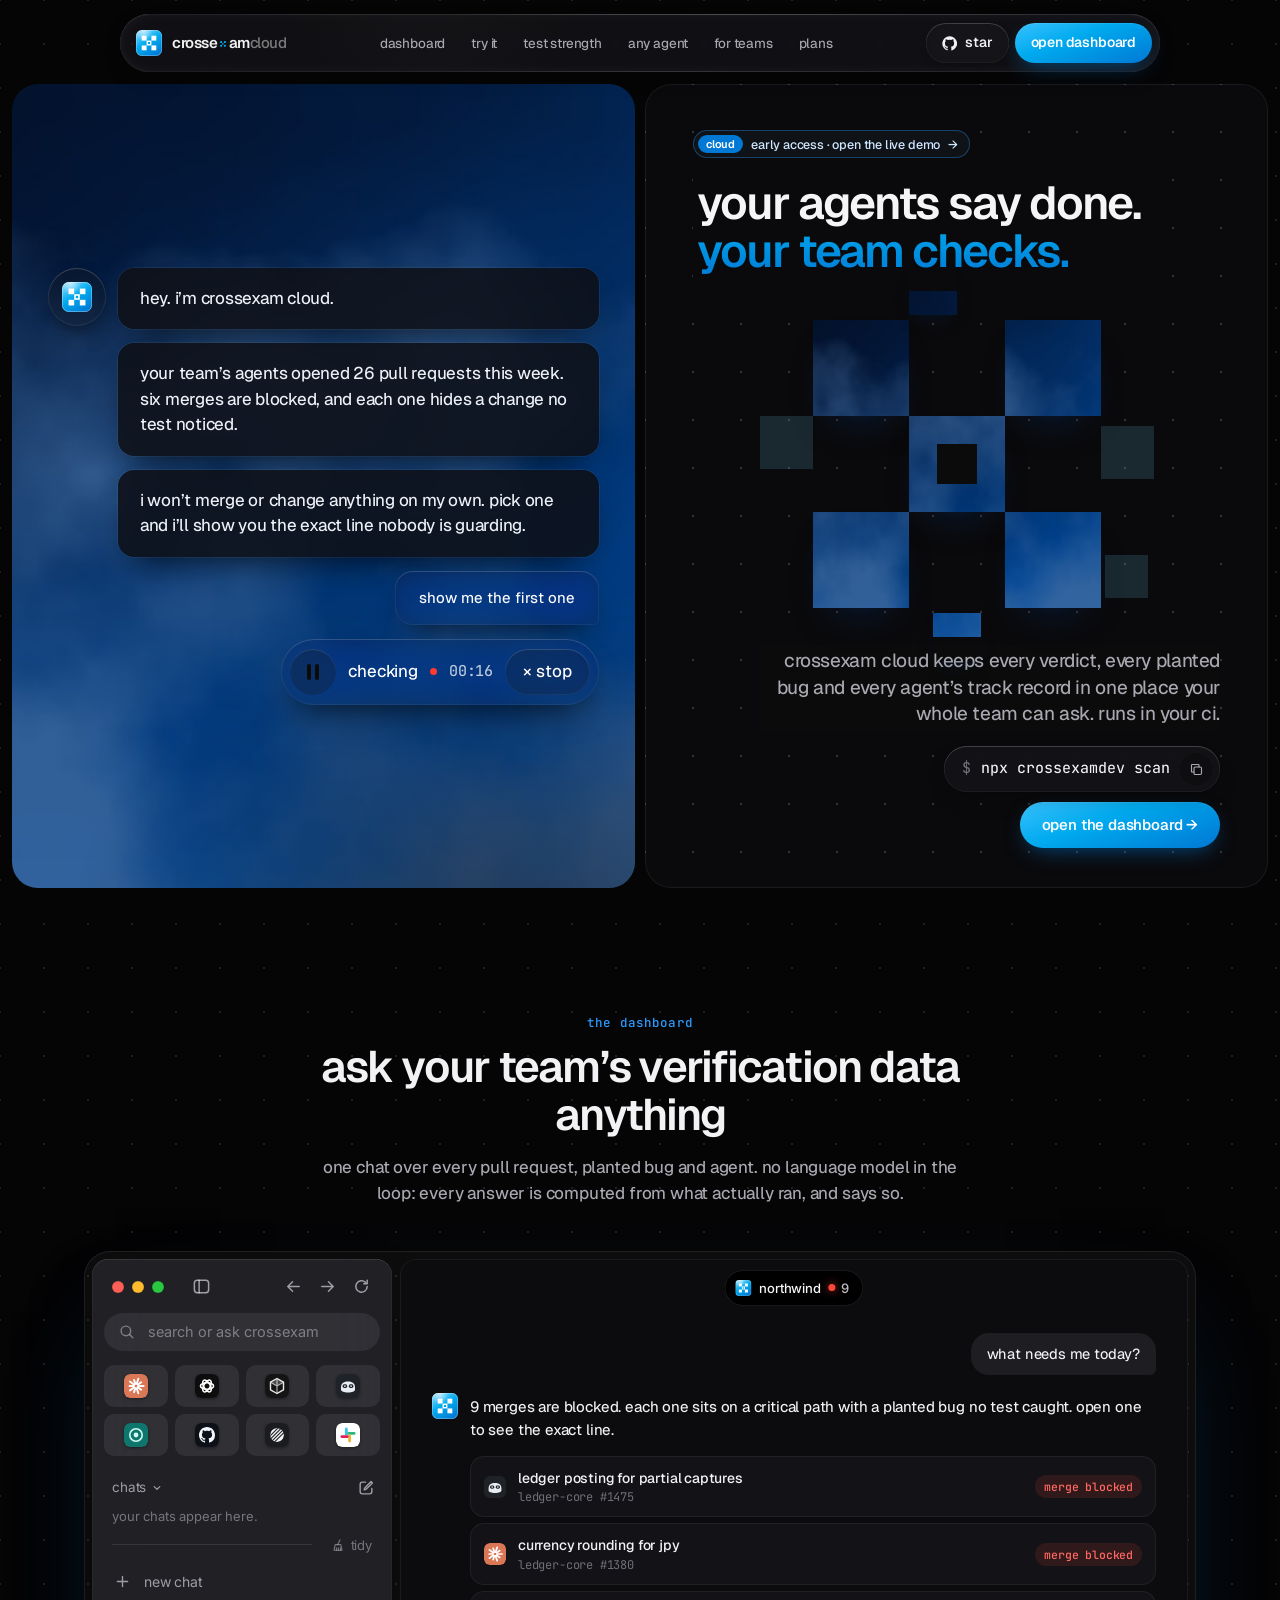
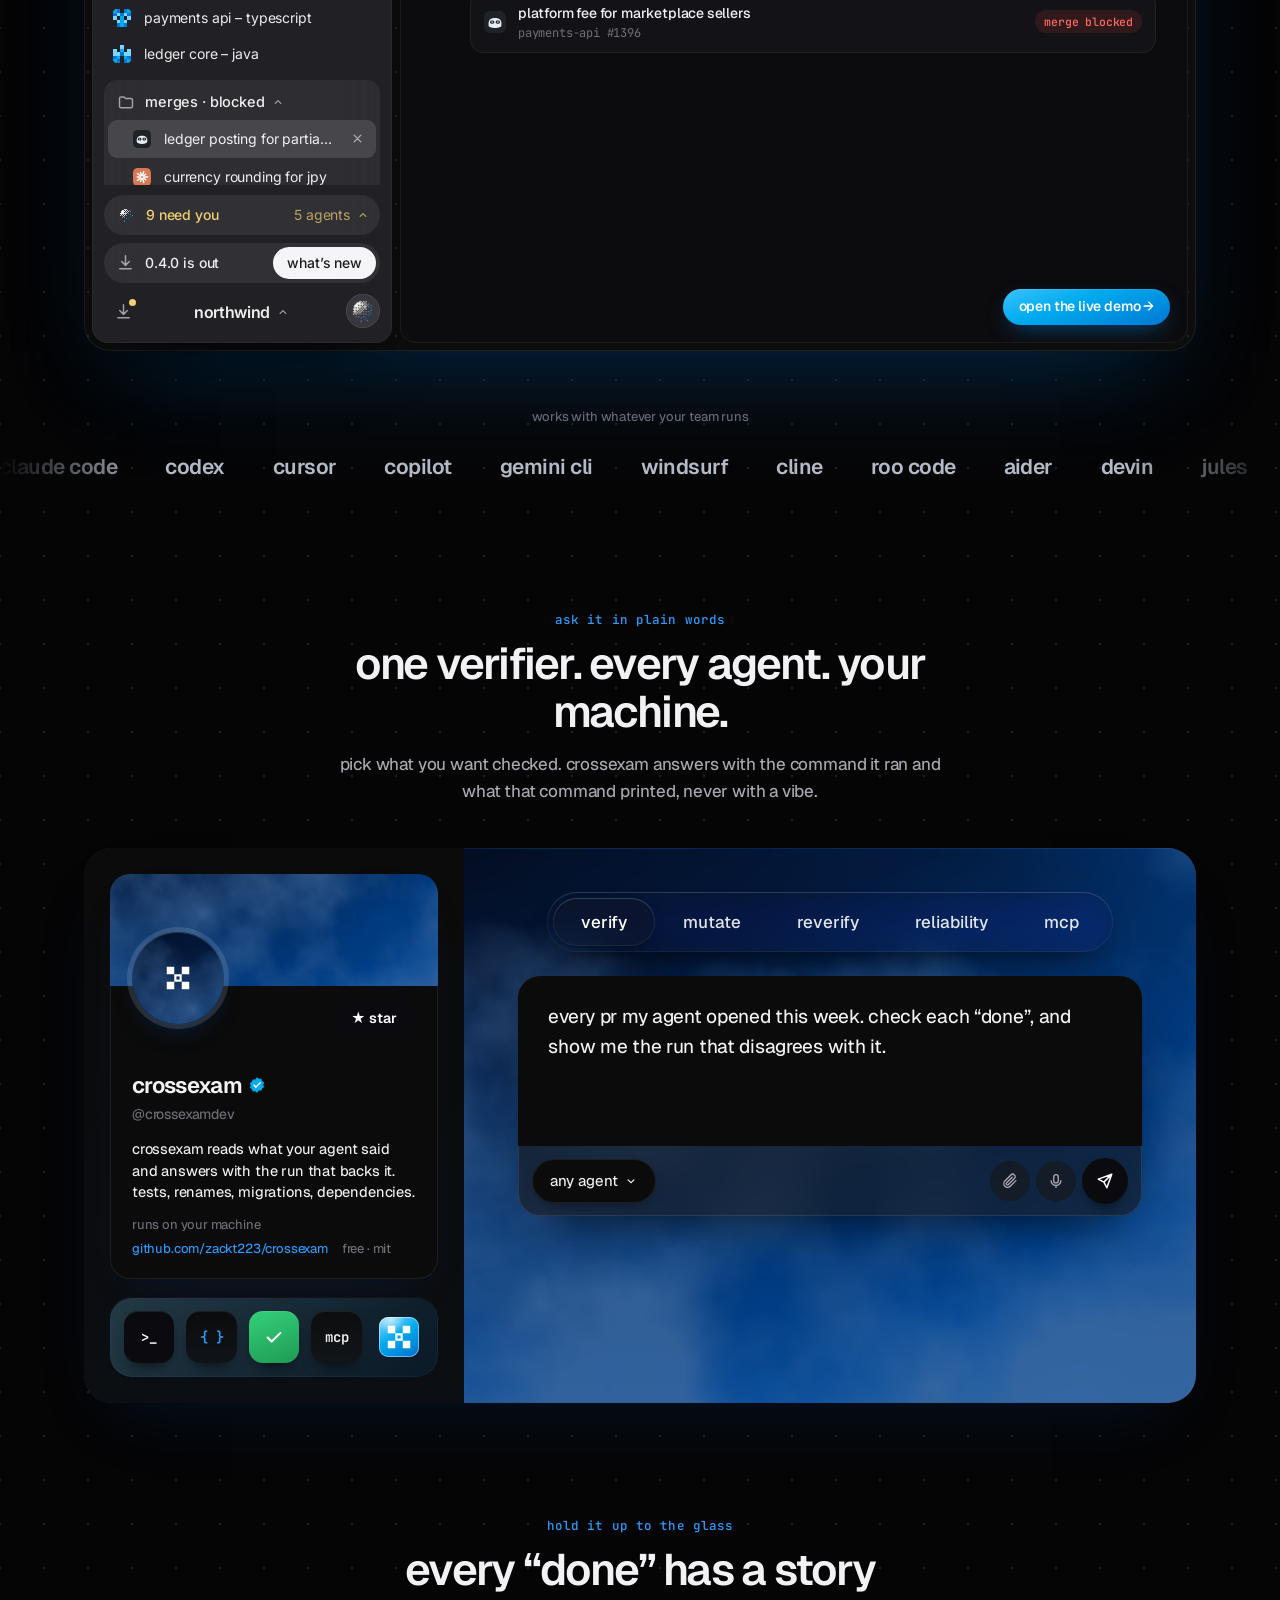
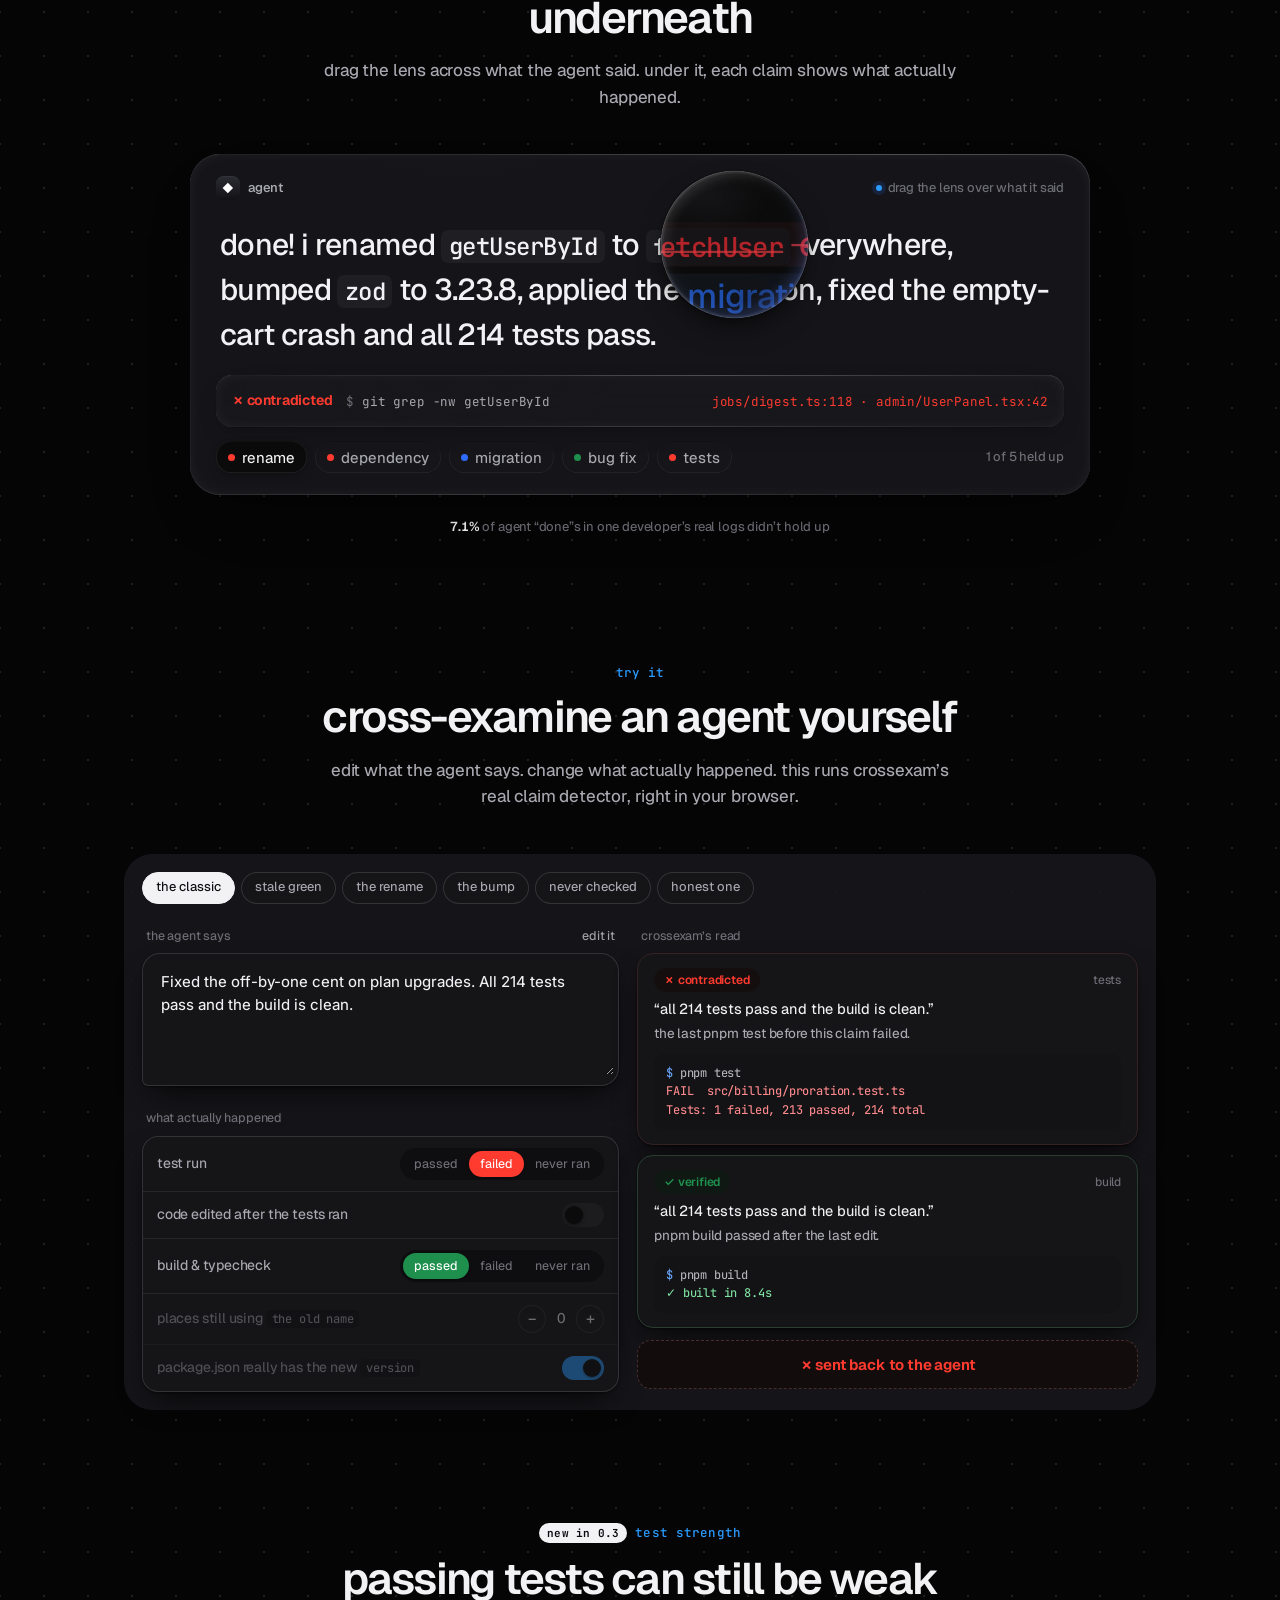
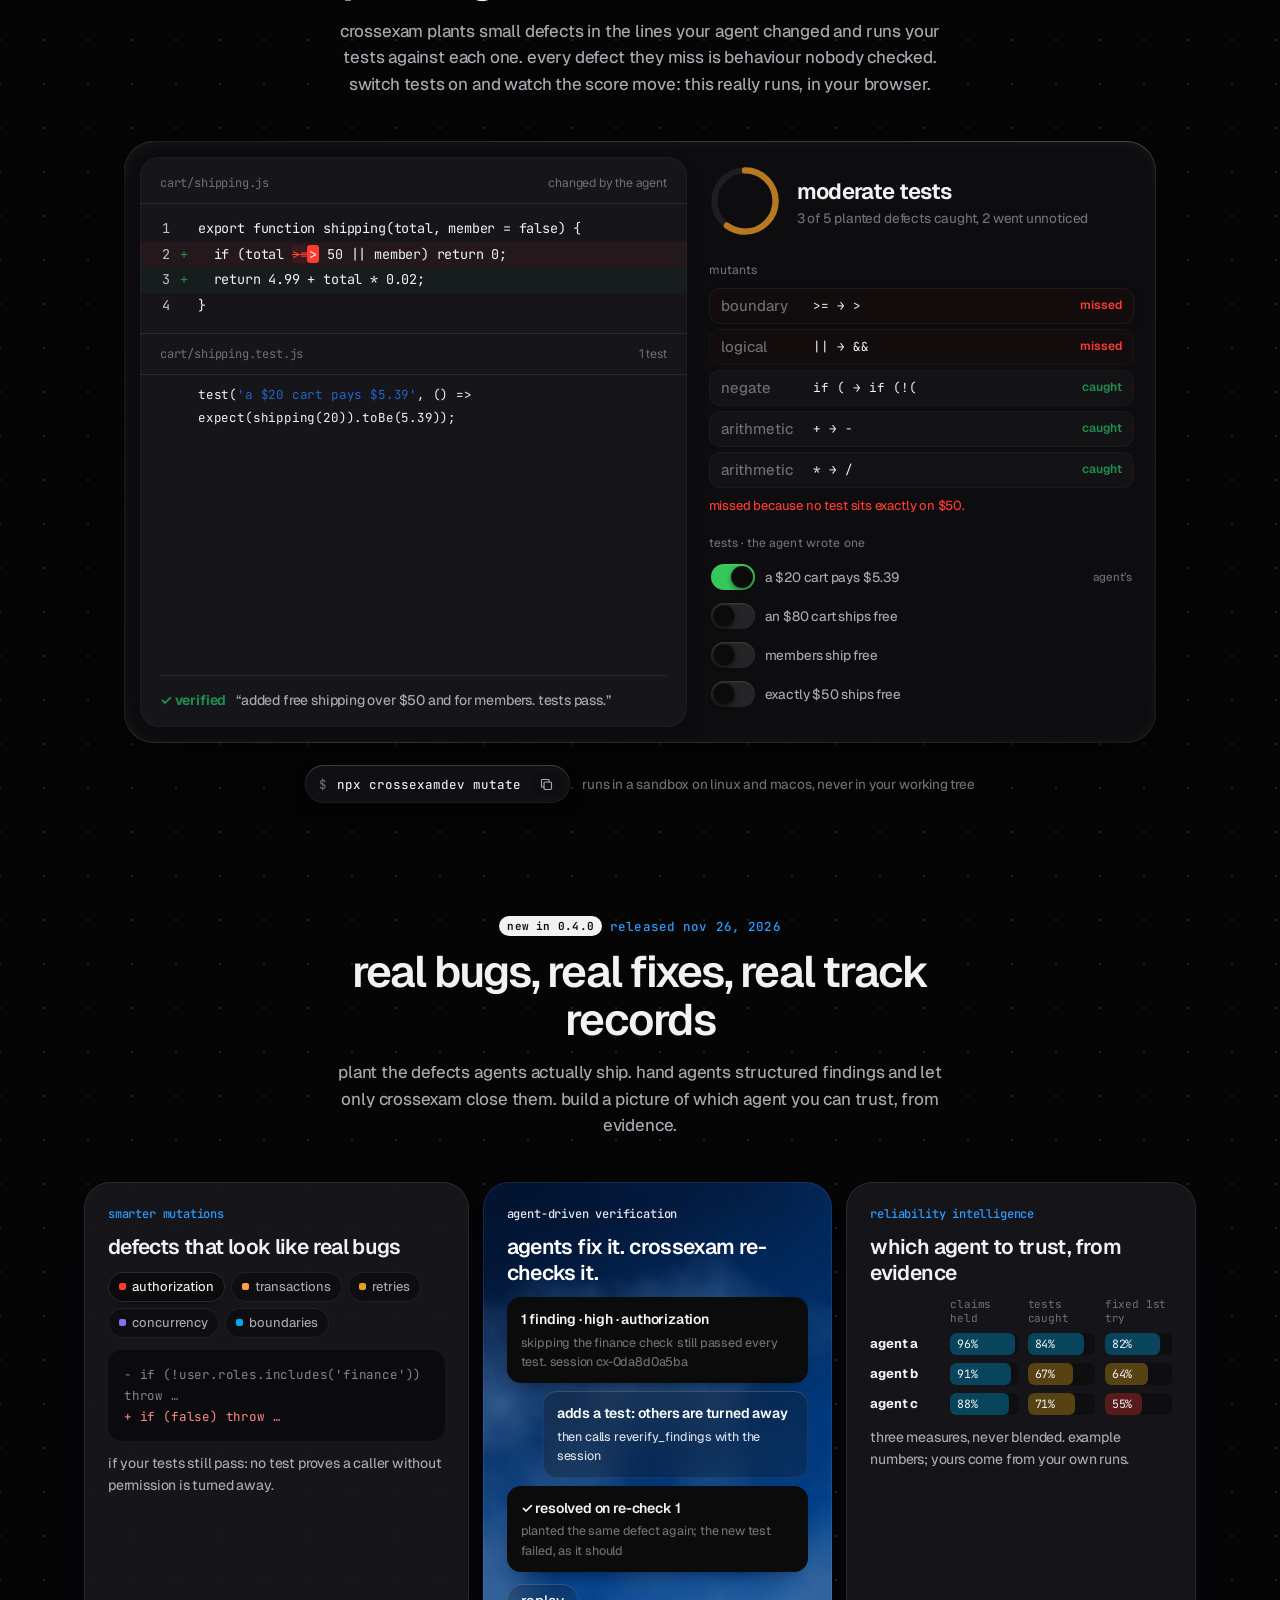
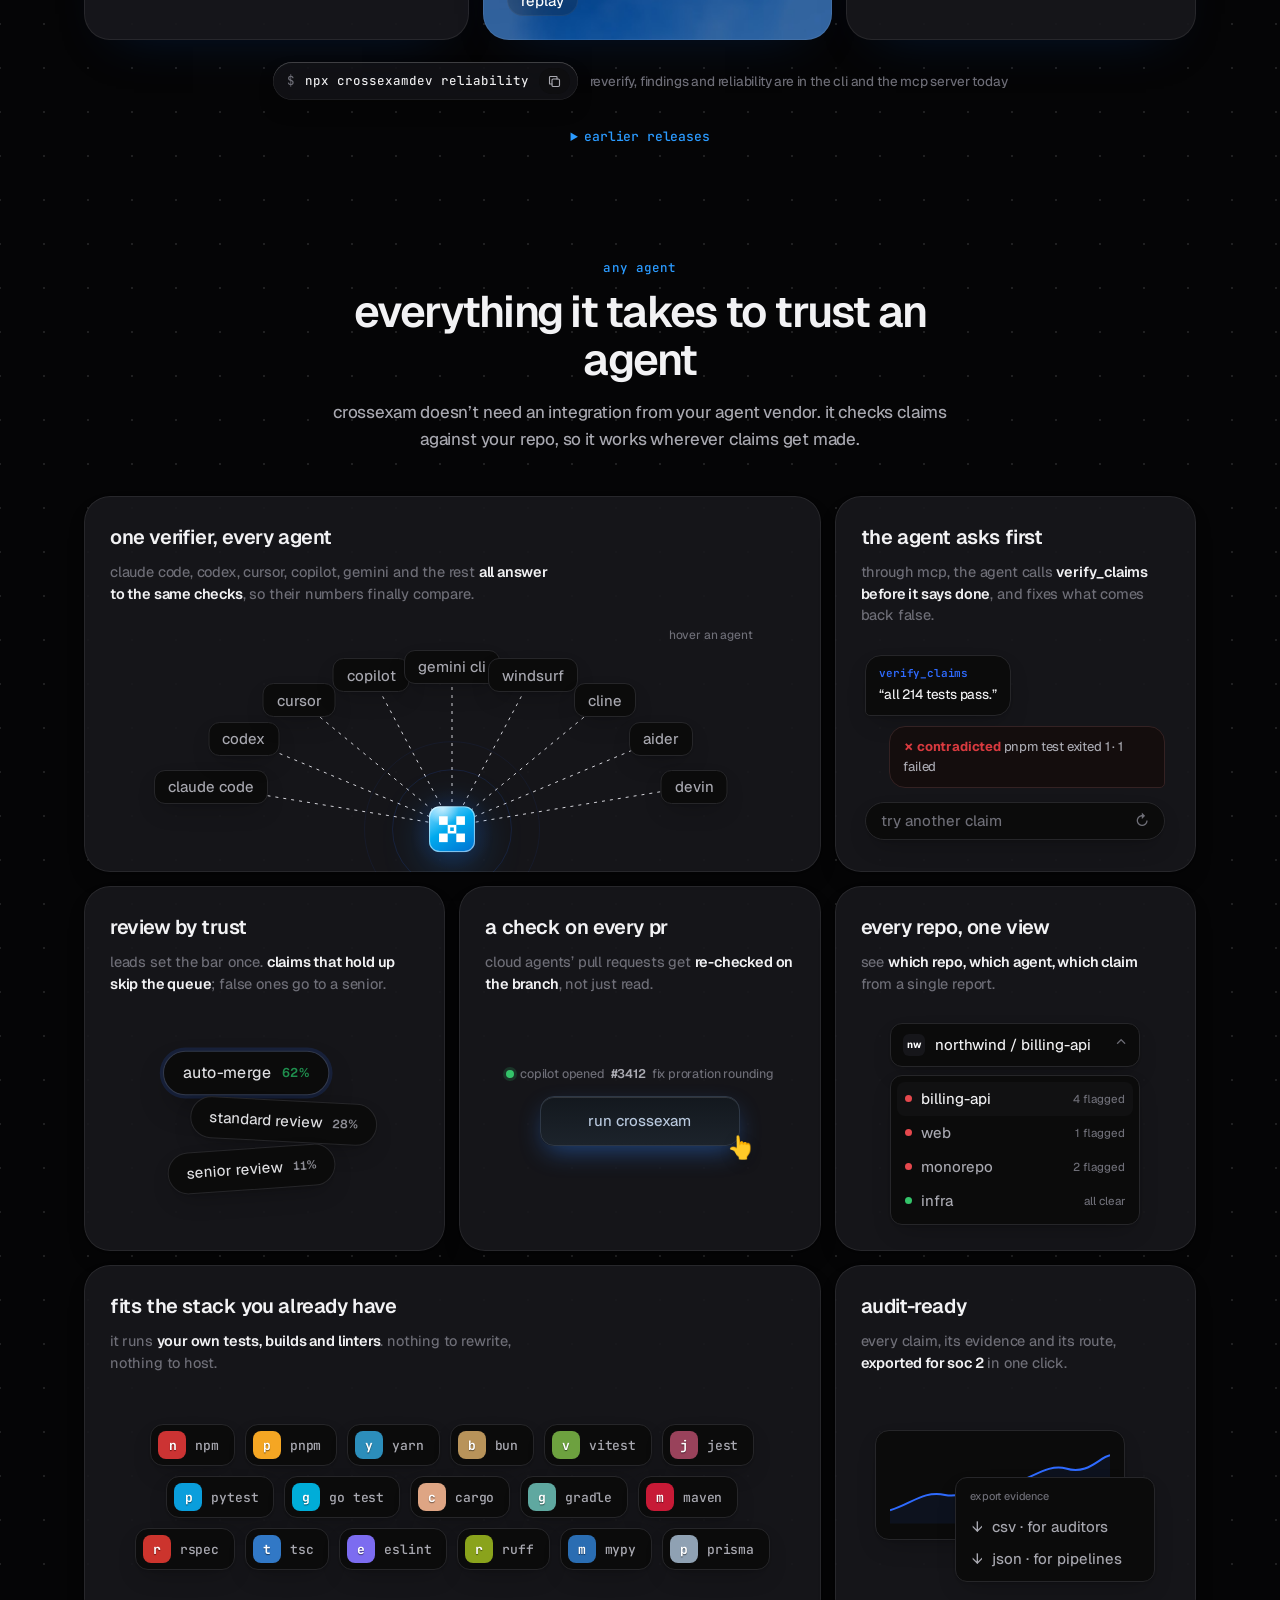
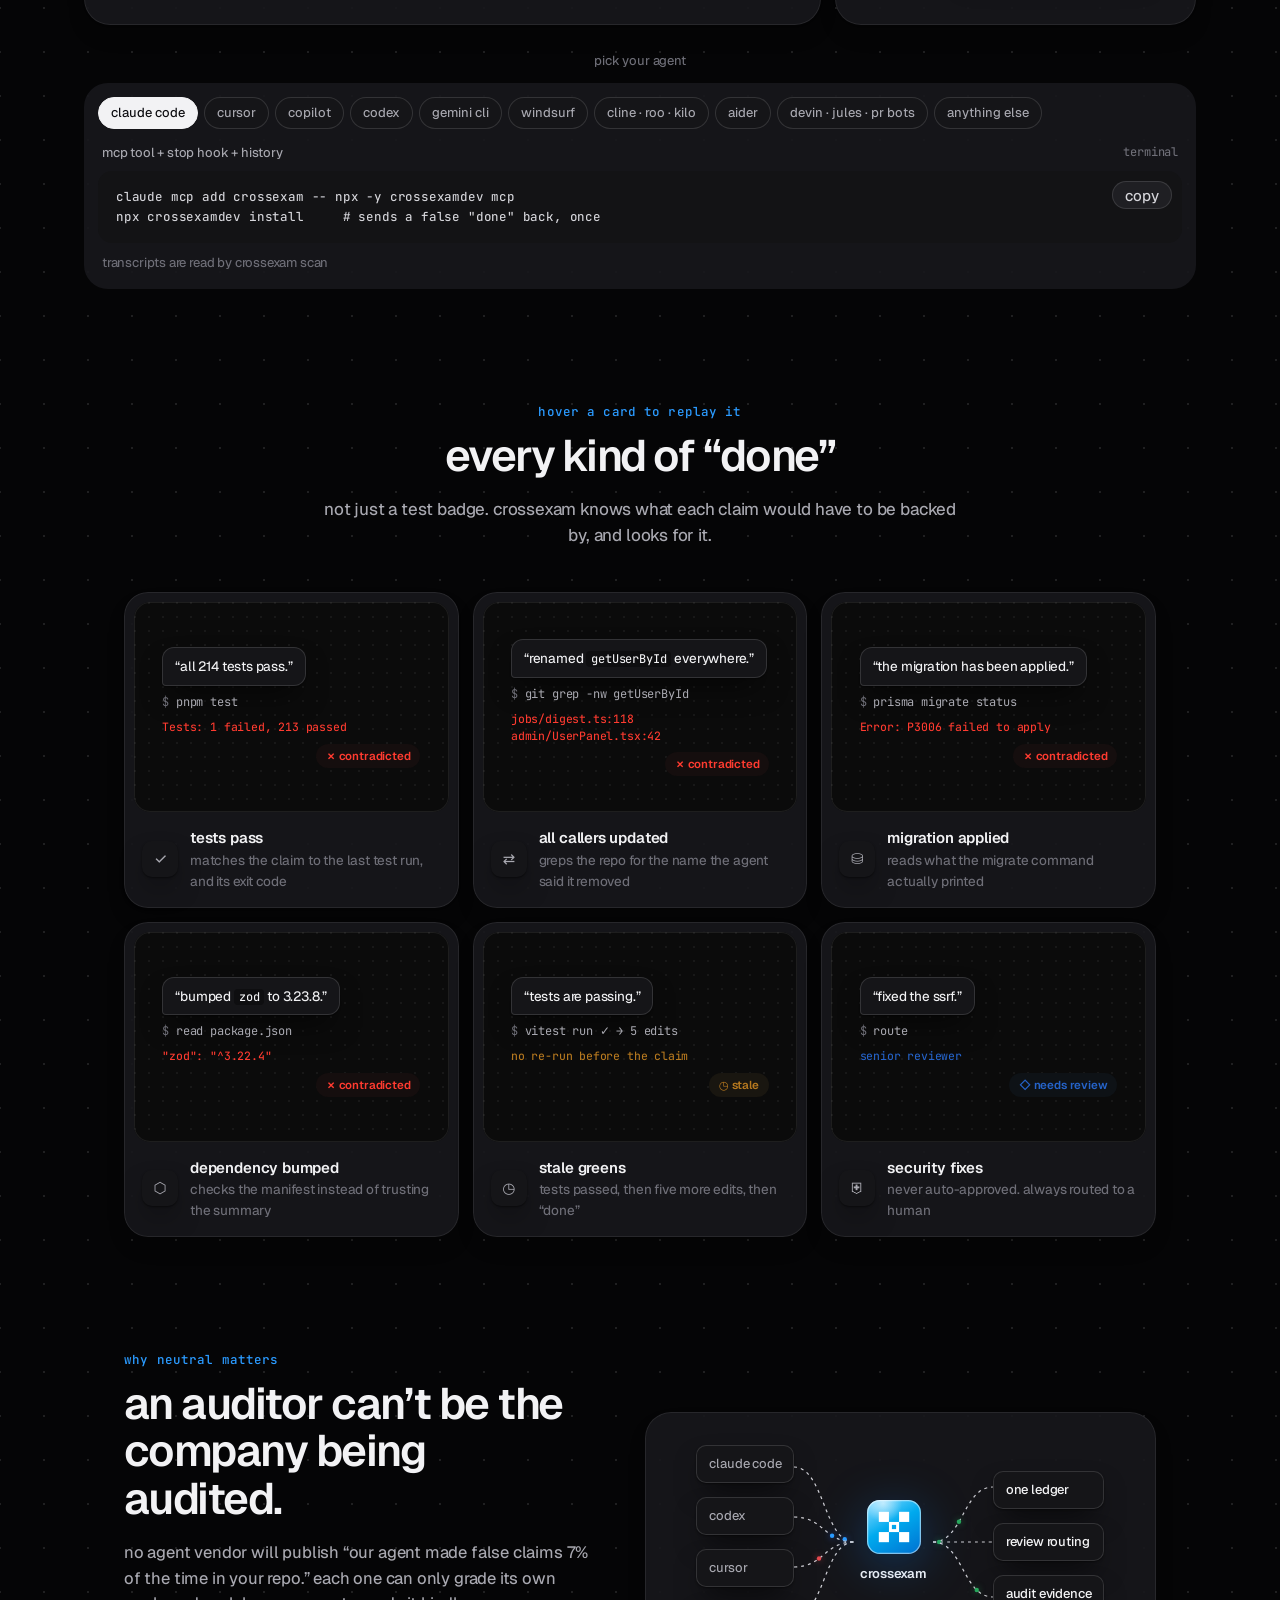
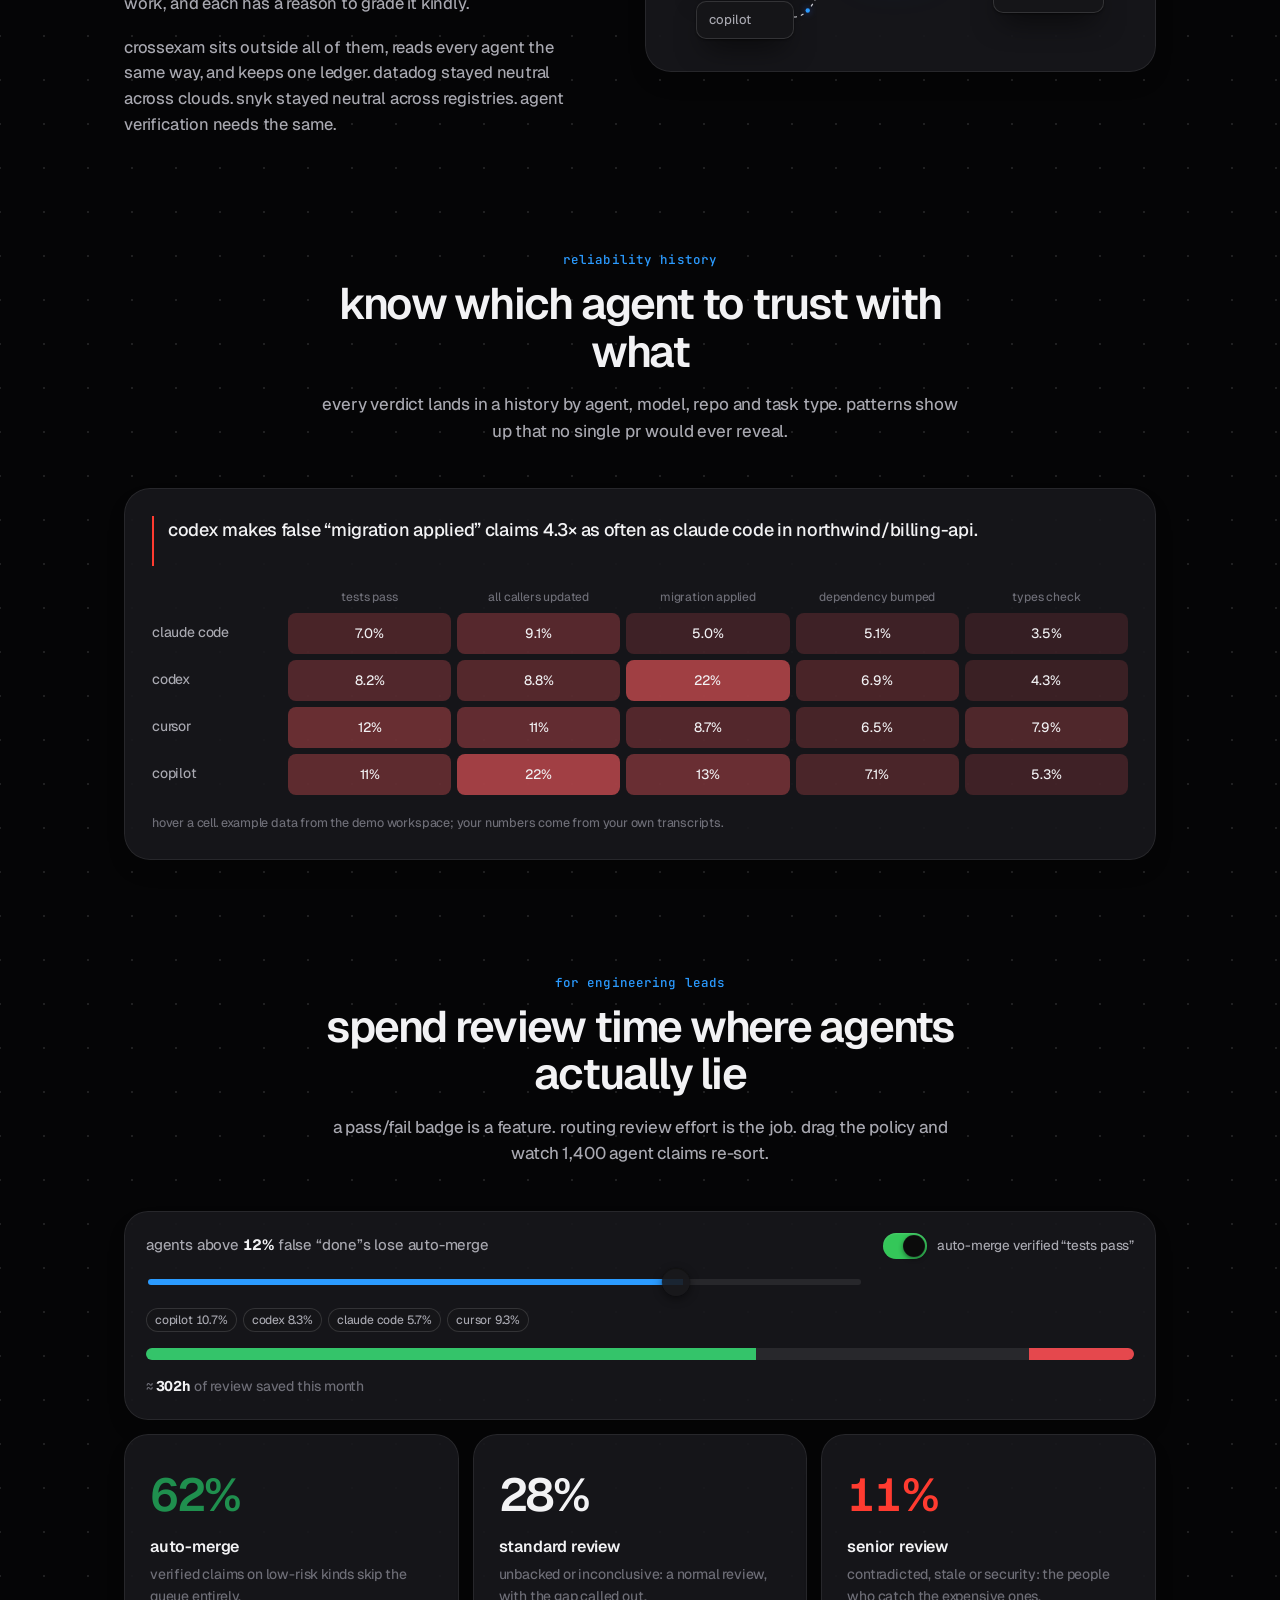
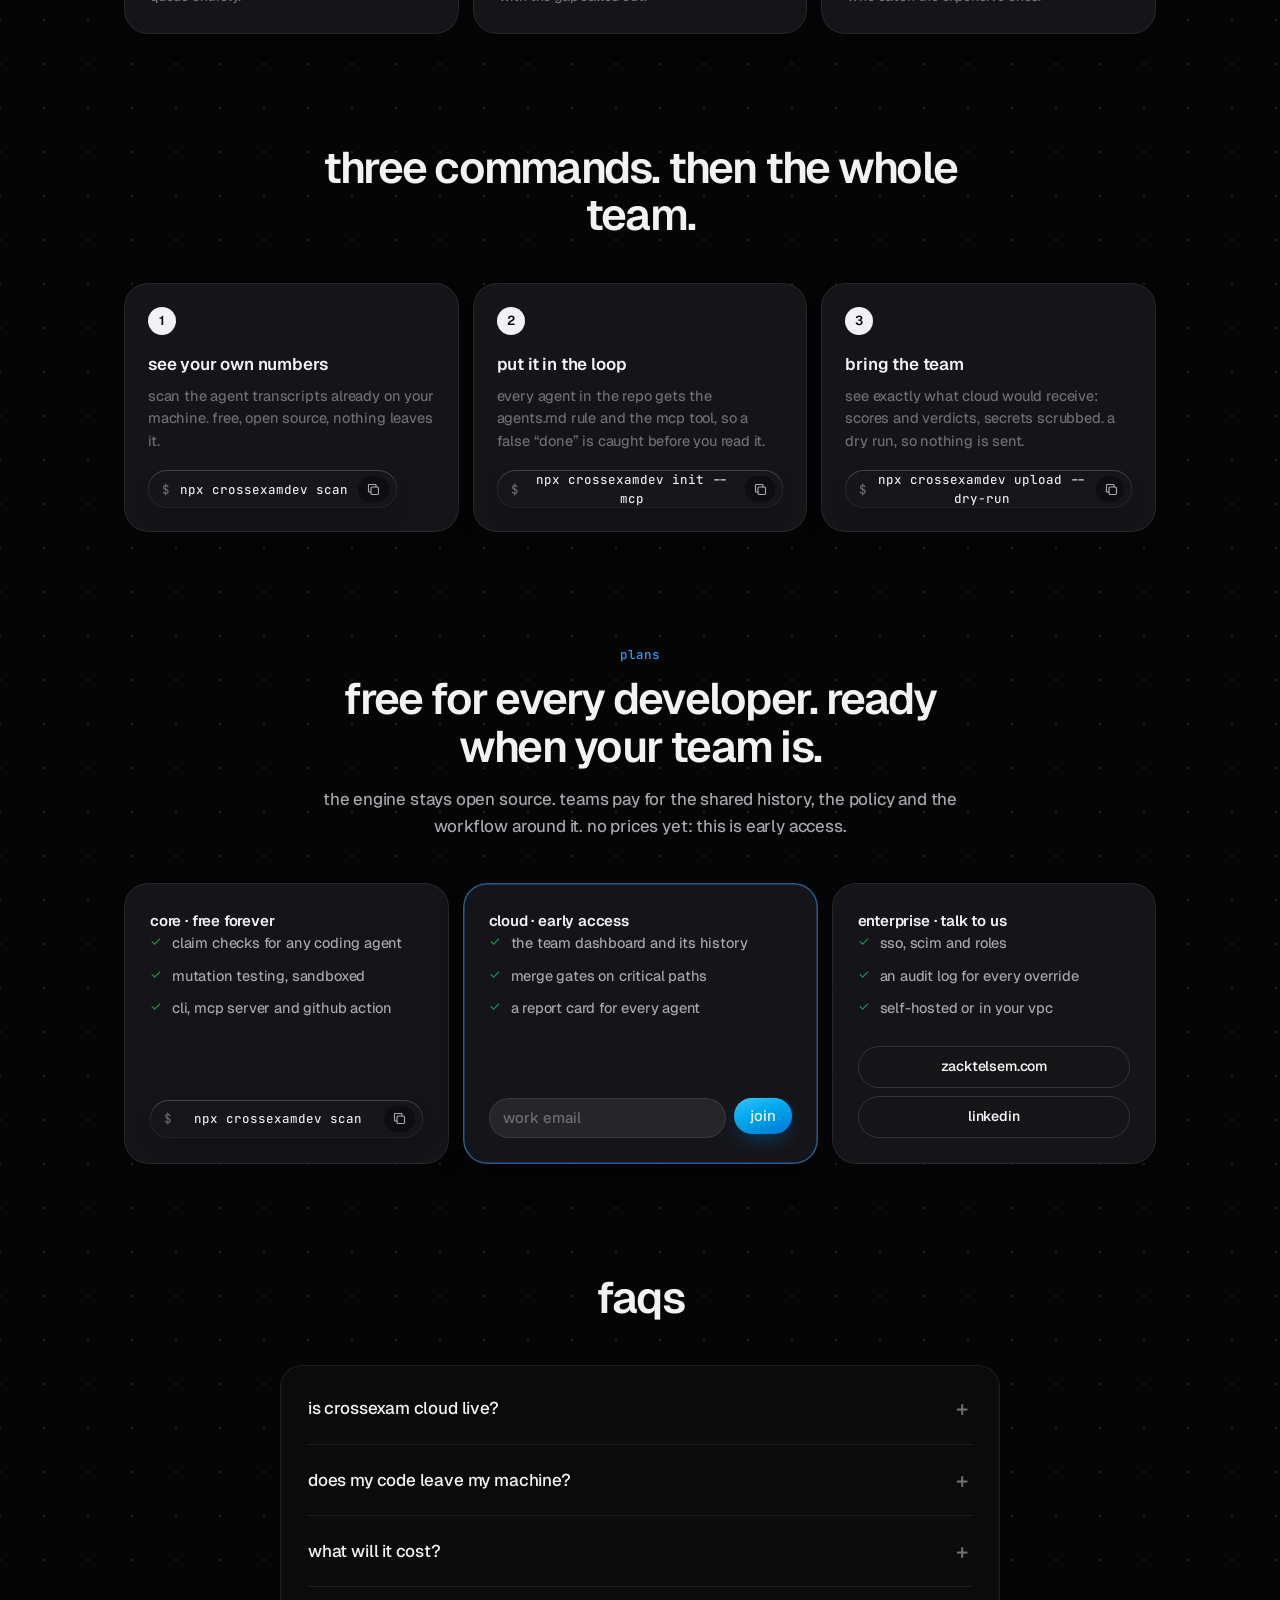
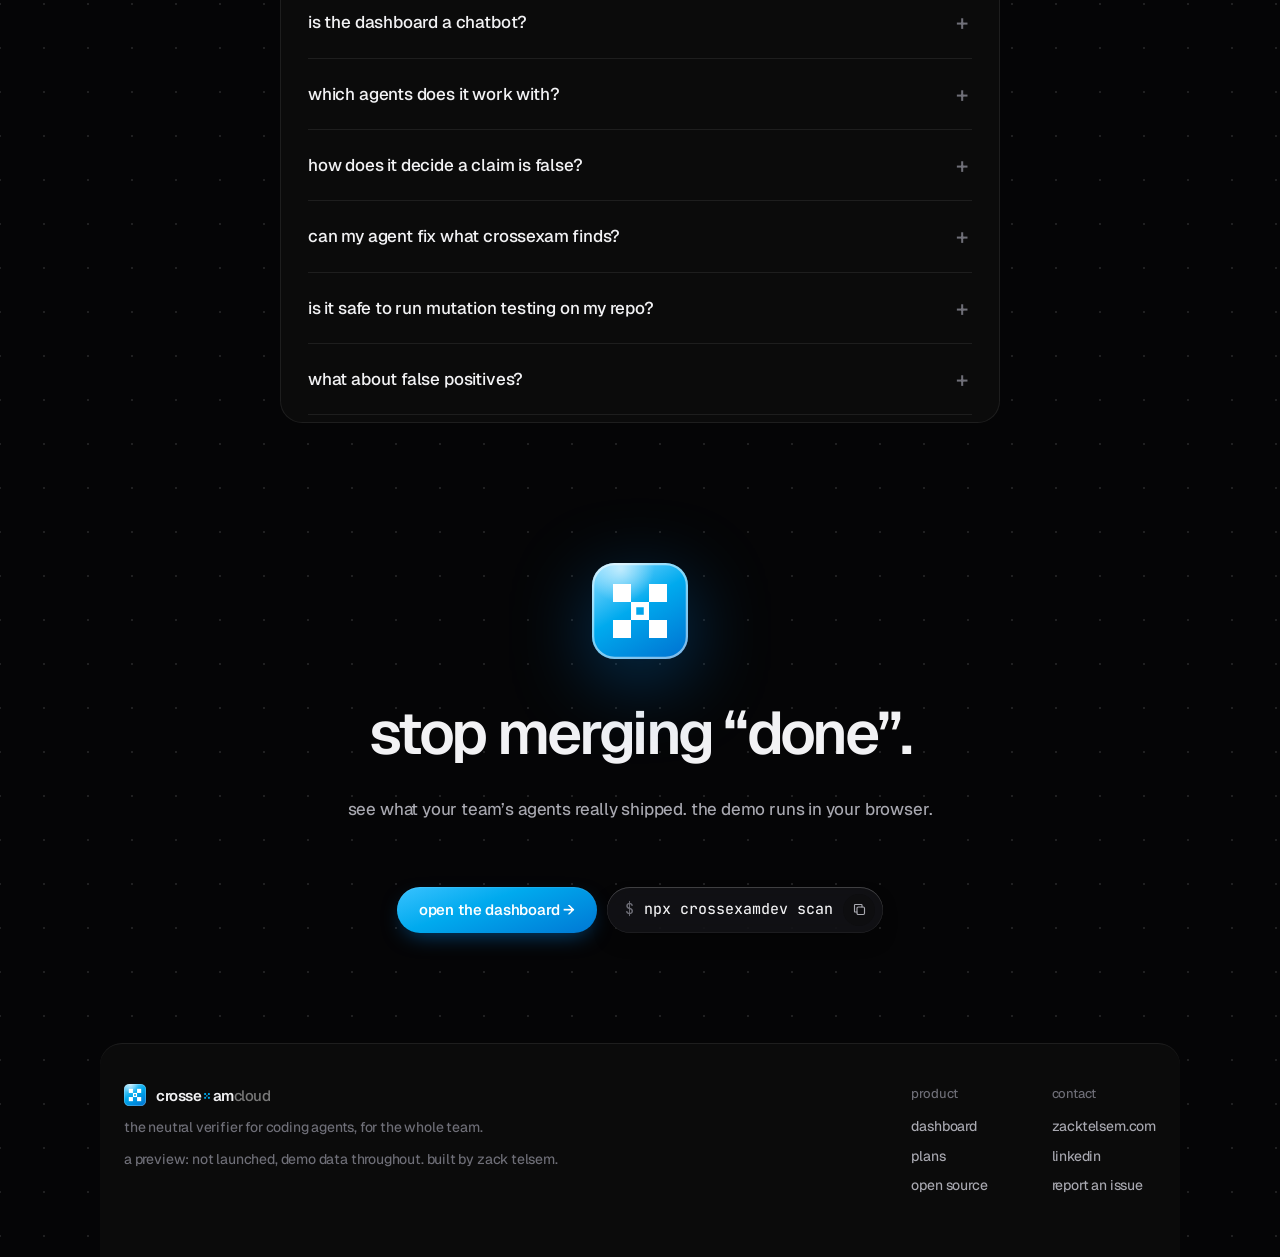
==== commit 1a04ea6e: "Preview: homepage in the official style, in black" ====
--- a/index.html
+++ b/index.html
@@ -8,13 +8,15 @@
     <title>crossexam cloud</title>
     <meta name="description" content="the independent verification layer for ai-written code. crossexam checks whether your tests actually catch the bugs they should." />
     <meta name="author" content="Zack Telsem" />
-    <meta name="theme-color" content="#070708" />
+    <meta name="theme-color" content="#050506" />
     <link rel="icon" href="./mark.svg" type="image/svg+xml" />
     <link rel="preconnect" href="https://fonts.googleapis.com" />
     <link rel="preconnect" href="https://fonts.gstatic.com" crossorigin />
-    <link href="https://fonts.googleapis.com/css2?family=Geist:wght@400;500;600;700&family=JetBrains+Mono:wght@400;500&display=swap" rel="stylesheet" />
-    <script type="module" crossorigin src="./assets/index-CozOa-GC.js"></script>
-    <link rel="stylesheet" crossorigin href="./assets/index-3foKkLC8.css">
+    <link href="https://fonts.googleapis.com/css2?family=Geist:wght@400;500;600;700&family=Inter:wght@400;450;500;600;700&family=JetBrains+Mono:wght@400;500&display=swap" rel="stylesheet" />
+    <script type="module" crossorigin src="./assets/main-CX3RE23z.js"></script>
+    <link rel="modulepreload" crossorigin href="./assets/Sidebar-B3iTpEc-.js">
+    <link rel="stylesheet" crossorigin href="./assets/Sidebar-B43wOLiL.css">
+    <link rel="stylesheet" crossorigin href="./assets/main-C6ztt3Ns.css">
   </head>
   <body>
     <div id="root"></div>
--- a/assets/Sidebar-B43wOLiL.css
+++ b/assets/Sidebar-B43wOLiL.css
@@ -0,0 +1 @@
+.island-wrap{position:relative;display:flex;justify-content:center;pointer-events:none}.island{position:relative;pointer-events:auto;overflow:hidden;background:#000;color:#f5f5f7;box-shadow:0 0 0 .5px #ffffff17,0 10px 30px -8px #000000b3;font-family:var(--sans);text-transform:none;letter-spacing:-.01em;will-change:width,height;cursor:default;-webkit-tap-highlight-color:transparent}.island.idle{cursor:pointer}.island:active:not(.live){transform:scale(.98);transition:transform .1s ease-out}.island.measure{position:absolute;top:0;left:50%;transform:translate(-50%);visibility:hidden;pointer-events:none;width:max-content;height:auto}.isl-in{position:absolute;top:0;left:50%;transform:translate(-50%);width:max-content;animation:isl-in .42s cubic-bezier(.2,.9,.25,1) both}.island.measure .isl-in{position:static;transform:none;animation:none}@keyframes isl-in{0%{opacity:0;filter:blur(6px);transform:translate(-50%) scale(.94)}to{opacity:1;filter:blur(0);transform:translate(-50%) scale(1)}}.isl-idle{display:flex;align-items:center;gap:10px;height:36px;padding:0 14px 0 10px;font-size:13px;font-weight:500}.isl-live{position:relative;display:flex;align-items:center;gap:12px;min-height:52px;padding:9px 22px 9px 10px}.isl-live.solo{min-height:40px;padding:6px 18px 6px 8px}.isl-ic{flex:none;display:grid;place-items:center;width:32px;height:32px;border-radius:50%;background:#ffffff1a}.isl-live.solo .isl-ic{width:26px;height:26px}.isl-live.ok .isl-ic{background:#30d1582e;color:#30d158}.isl-live.bad .isl-ic{background:#ff453a2e;color:#ff453a}.isl-live.warn .isl-ic{background:#ffd60a29;color:#ffd60a}.isl-live.info .isl-ic{background:#0a84ff33;color:#64d2ff}.isl-txt{display:flex;flex-direction:column;line-height:1.2;max-width:340px}.isl-txt b{font-size:14px;font-weight:600;white-space:nowrap}.isl-txt em{font-style:normal;font-size:12.5px;color:#ebebf599;white-space:nowrap;overflow:hidden;text-overflow:ellipsis}.isl-live.solo .isl-txt b{font-size:13px;font-weight:500}.isl-bar{position:absolute;left:54px;right:22px;bottom:7px;height:3px;border-radius:2px;background:#ffffff1f;overflow:hidden}.isl-bar:after{content:"";position:absolute;top:0;right:0;bottom:0;left:0;background:#0a84ff;transform-origin:left;animation:isl-fill 1.1s cubic-bezier(.4,0,.2,1) both}@keyframes isl-fill{0%{transform:scaleX(0)}to{transform:scaleX(1)}}.isl-card{padding:16px 18px;width:340px}.isl-dot{width:7px;height:7px;border-radius:50%;background:#30d158;box-shadow:0 0 8px #30d158b3}.isl-dot.bad{background:#ff453a;box-shadow:0 0 8px #ff453ab3}@media (prefers-reduced-motion: reduce){.isl-in{animation:isl-fade .2s ease both}@keyframes isl-fade{0%{opacity:0}to{opacity:1}}.isl-bar:after{animation:none}}.sb{--sb-fg: rgba(255, 255, 255, .92);--sb-2: rgba(235, 235, 245, .62);--sb-3: rgba(235, 235, 245, .42);--sb-fill: rgba(255, 255, 255, .07);--sb-fill-2: rgba(255, 255, 255, .11);position:relative;display:flex;flex-direction:column;min-width:0;min-height:0;padding:14px 12px 10px;border-radius:16px;background:#28282ebd;-webkit-backdrop-filter:blur(30px) saturate(1.6);backdrop-filter:blur(30px) saturate(1.6);box-shadow:inset 0 .5px #ffffff24,inset 0 0 0 .5px #ffffff12,0 30px 60px -24px #000000bf;color:var(--sb-fg);font:400 14px/1.25 -apple-system,BlinkMacSystemFont,SF Pro Text,Inter,Segoe UI,system-ui,sans-serif;letter-spacing:-.01em;text-transform:none;-webkit-user-select:none;user-select:none}.sb button,.sb a{font:inherit;color:inherit;text-transform:none;letter-spacing:inherit;-webkit-tap-highlight-color:transparent}.sb button{border:0;background:none;padding:0;cursor:pointer}.sb-top{display:flex;align-items:center;gap:4px;height:28px;padding:0 4px 0 8px}.sb .lights{display:flex;gap:8px;margin-right:18px}.sb .light{position:relative;width:12px;height:12px;border-radius:50%;display:grid;place-items:center;box-shadow:inset 0 0 0 .5px #0003}.sb .light.r{background:#ff5f57}.sb .light.y{background:#febc2e}.sb .light.g{background:#28c840}.sb .light svg{width:12px;height:12px;opacity:0;fill:none;stroke:#0000008c;stroke-width:1.3;stroke-linecap:round;color:#0000008c;transition:opacity .08s}.sb .lights:hover .light svg,.sb .lights:focus-within .light svg{opacity:1}.sb .light:active{filter:brightness(.82)}.sb .tb{display:grid;place-items:center;width:30px;height:28px;border-radius:7px;color:var(--sb-2)!important;transition:background .12s,color .12s}.sb .tb:hover{color:var(--sb-fg)!important;background:var(--sb-fill)}.sb .tb:active{transform:scale(.94);transition-duration:.08s}.sb .tb.sm{width:28px;height:26px}.sb-flex{flex:1}.sb-search{display:flex;align-items:center;gap:10px;height:38px;margin:12px 0 0;padding:0 14px;border-radius:19px;background:var(--sb-fill);color:var(--sb-3);transition:box-shadow .15s,background .15s}.sb-search:focus-within{background:var(--sb-fill-2);box-shadow:0 0 0 3px #0a84ff59;color:var(--sb-2)}.sb-search input{flex:1;min-width:0;height:100%;border:0;outline:0;background:none;color:var(--sb-fg);font:inherit;font-size:14.5px;text-transform:none}.sb-search input::placeholder{color:var(--sb-3);text-transform:none}.sb-favs{display:grid;grid-template-columns:repeat(4,1fr);gap:7px;margin:14px 0 6px}.sb .fav{display:grid;place-items:center;height:42px;border-radius:10px;background:var(--sb-fill)!important;transition:background .12s,transform .12s}.sb .fav:hover{background:var(--sb-fill-2)!important}.sb .fav:active{transform:scale(.94);transition-duration:.08s}.sb .fav svg{border-radius:6px;box-shadow:0 1px 3px #00000059}.sb-scroll{flex:1;min-height:0;overflow-y:auto;overflow-x:hidden;margin:0 -6px;padding:0 6px 8px;scrollbar-width:none}.sb-scroll::-webkit-scrollbar{display:none}.sb-sec{display:flex;align-items:center;justify-content:space-between;height:32px;margin-top:10px;padding-left:8px}.sb-sec-h{display:inline-flex;align-items:center;gap:4px;color:var(--sb-2)!important;font-size:13.5px!important}.sb-sec-h:hover{color:var(--sb-fg)!important}.sb .row{display:flex;align-items:center;gap:12px;width:100%;height:36px;padding:0 8px;border-radius:9px;text-align:left;color:var(--sb-fg);transition:background .1s}.sb .row:hover{background:var(--sb-fill)}.sb .row:active,.sb .row.on{background:var(--sb-fill-2)}.sb .row.dim{color:var(--sb-2)}.sb .row-ic{flex:none;display:grid;place-items:center;width:20px;height:20px;color:var(--sb-2)}.sb .row-ic canvas{image-rendering:pixelated}.sb .row-ic svg{flex:none}.sb .row.tab .row-ic svg,.sb .row.in .row-ic svg[viewBox="0 0 24 24"]{border-radius:4px}.sb .row-t{flex:1;min-width:0;white-space:nowrap;overflow:hidden;text-overflow:ellipsis}.sb .row-time{flex:none;font-size:12.5px;color:var(--sb-3);font-variant-numeric:tabular-nums}.sb .row-x{flex:none;display:grid;place-items:center;width:22px;height:22px;color:var(--sb-2)}.sb .row-dot{flex:none;width:7px;height:7px;margin-right:4px;border-radius:50%;background:#ebebf58c}.sb .row-end{flex:none;color:var(--sb-2);display:grid;place-items:center}.sb-empty{margin:4px 8px 8px;font-size:13px;color:var(--sb-3)}.sb .tidy{display:flex;align-items:center;gap:12px;margin:4px 0 6px;padding:0 2px 0 8px}.sb .tidy i{flex:1;height:1px;background:#ffffff1a}.sb .tidy button{display:inline-flex;align-items:center;gap:5px;height:26px;padding:0 6px;border-radius:7px;color:var(--sb-3)!important;font-size:13px!important}.sb .tidy button:hover{color:var(--sb-fg)!important;background:var(--sb-fill)}.folder{margin-top:8px;padding:4px;border-radius:13px;background:#ffffff0f}.sb .folder.tint{background:#c48c5433}.sb .folder-h{display:flex;align-items:center;gap:10px;width:100%;height:36px;padding:0 8px 0 9px;border-radius:9px;font-weight:500!important;font-size:14.5px!important;color:var(--sb-fg)}.sb .folder-h>svg:first-child{color:var(--sb-2)}.sb .folder-h>span:not(.folder-end){white-space:nowrap}.sb .folder-h>svg:nth-of-type(2){color:var(--sb-2);margin-left:-4px}.sb .folder-end{margin-left:auto}.sb .folder-in{padding:0 0 2px}.sb .row.in{padding-left:24px;height:38px}.sb .row.in.on{background:#ffffff1f}.sb .sb-stack{display:inline-flex;align-items:center;gap:4px}.sb .sb-stack em{font-style:normal;margin-left:4px;font-size:13.5px;color:var(--sb-2)}.sb-bottom{display:flex;flex-direction:column;gap:8px;padding-top:10px}.sb .sb-pill{display:flex;align-items:center;gap:10px;height:40px;padding:0 10px 0 12px;border-radius:20px;background:var(--sb-fill)}.sb .sb-pill b{font-weight:500;flex:1;text-align:left;white-space:nowrap}.sb .sb-pill.needs{color:#f2cf73!important;transition:background .12s}.sb .sb-pill.needs:hover{background:var(--sb-fill-2)}.sb .sb-pill.needs>span{display:inline-flex;align-items:center;gap:6px;color:#f2cf73b8}.sb .sb-pill.needs canvas{border-radius:50%}.sb .sb-pill.update{color:var(--sb-fg);padding-right:4px}.sb .sb-pill.update>svg{color:var(--sb-2)}.sb .restart{flex:none;display:inline-flex;align-items:center;height:32px;padding:0 14px;border-radius:16px;background:#f5f5f7;color:#1d1d1f!important;font-weight:500;text-decoration:none;transition:transform .1s,background .12s}.sb .restart:hover{background:#fff}.sb .restart:active{transform:scale(.96)}.sb-foot{position:relative;display:flex;align-items:center;justify-content:space-between;height:42px;padding:0 0 0 2px}.sb .tb.dl{position:relative;width:34px;height:32px}.sb .tb.dl i{position:absolute;top:3px;right:4px;width:7px;height:7px;border-radius:50%;background:#f2cf73}.sb .ws{position:absolute;left:50%;transform:translate(-50%);display:inline-flex;align-items:center;gap:6px;height:32px;padding:0 10px;border-radius:8px;font-size:16px!important;font-weight:600!important;letter-spacing:-.02em!important}.sb .ws svg{color:var(--sb-2)}.sb .ws:hover{background:var(--sb-fill)}.sb .picker.av-picker{position:relative;z-index:2;right:auto;bottom:auto}.sb .av-picker .picker-btn{width:34px;height:34px;padding:0;border-radius:50%;background:#ffffff1a;box-shadow:inset 0 0 0 .5px #ffffff29;overflow:hidden}.sb .av-picker .av{display:grid;place-items:center}.sb .av-picker .picker-pop{right:-4px;bottom:44px}@media (prefers-reduced-transparency: reduce){.sb{background:#2a2a2f;-webkit-backdrop-filter:none;backdrop-filter:none}}
--- a/assets/main-C6ztt3Ns.css
+++ b/assets/main-C6ztt3Ns.css
@@ -0,0 +1 @@
+.band-light{color:var(--ink)}.block.wide{max-width:1160px}.bento{display:grid;grid-template-columns:repeat(3,minmax(0,1fr));gap:14px}.tile{border:0;border-radius:26px;padding:26px 26px 0;display:flex;flex-direction:column;min-height:360px;overflow:hidden}.tile.span2{grid-column:span 2}.tile-text h3{margin:0;font-size:20px;font-weight:600;letter-spacing:-.02em}.tile-text p{margin:8px 0 0;color:var(--ink-3);font-size:14.5px;line-height:1.5;max-width:440px}.tile-text p b{color:var(--ink);font-weight:600}.tile-vis{flex:1;position:relative;display:grid;place-items:center;padding:22px 0 26px;min-height:200px}.fan-chip,.ask-call,.ask-next,.pill,.repo-head,.repo-list,.stack-tile,.audit-chart,.audit-menu{background:#0b0b0b;border:1px solid #262629;box-shadow:0 1px 2px #0000001f,0 10px 24px -8px #0004}.fan{position:relative;width:100%;max-width:600px;height:220px}.fan-lines{position:absolute;top:0;right:0;bottom:0;left:0;width:100%;height:100%}.fan-lines path{stroke:#d4d4da;stroke-width:1;stroke-dasharray:3 5;fill:none;vector-effect:non-scaling-stroke;transition:stroke .2s}.fan-lines path.on{stroke:#2f6bff;stroke-dasharray:none}.fan-chip{position:absolute;transform:translate(-50%,-50%);color:var(--ink-2);font-size:12.5px;font-weight:500;height:34px;padding:0 13px;border-radius:11px;white-space:nowrap;transition:transform .25s cubic-bezier(.2,.8,.2,1),color .2s,border-color .2s,box-shadow .2s}.fan-chip:hover,.fan-chip.on{transform:translate(-50%,calc(-50% - 4px)) scale(1.06);color:var(--ink);border-color:#31384a;box-shadow:0 0 0 3px #2f6bff1f,0 12px 26px -8px #0000005f}.fan-hub{position:absolute;left:50%;bottom:0;transform:translate(-50%,30%);width:84px;height:84px;border-radius:50%;display:grid;place-items:center;background:radial-gradient(circle,rgba(47,107,255,.18),transparent 70%)}.fan-hub:before{content:"";position:absolute;top:-18px;right:-18px;bottom:-18px;left:-18px;border-radius:50%;border:1px solid rgba(47,107,255,.14)}.fan-hub:after{content:"";position:absolute;top:-46px;right:-46px;bottom:-46px;left:-46px;border-radius:50%;border:1px solid rgba(47,107,255,.07)}.fan-hub svg{filter:drop-shadow(0 10px 22px rgba(10,132,255,.35));animation:breathe 3.4s ease-in-out infinite}.fan-read{position:absolute;right:0;top:0;font-size:12px;color:var(--ink-3)}.ask{width:100%;max-width:300px;display:flex;flex-direction:column;gap:10px}.ask-call{align-self:flex-start;border-radius:16px 16px 16px 5px;padding:10px 13px;display:flex;flex-direction:column;gap:4px}.ask-tool{font:600 11px JetBrains Mono,monospace;color:#2f6bff;text-transform:none}.ask-claim{font-size:13.5px;color:var(--ink)}.ask-claim code{font-size:11.5px;background:#121214;padding:0 4px;border-radius:4px}.ask-reply{align-self:flex-end;border-radius:16px 16px 5px;padding:10px 13px;font-size:13px;color:var(--ink-2);animation:pop .4s cubic-bezier(.2,.8,.2,1);max-width:92%}.ask-reply.contradicted{background:#140d0d;border:1px solid #342223}.ask-reply.contradicted b{color:#d93a3f}.ask-reply.verified{background:#0f1813;border:1px solid #293e31}.ask-reply.verified b{color:#1f8f4e}.ask-next{align-self:stretch;margin-top:4px;height:38px;border-radius:99px;color:var(--ink-3);font-size:12.5px;display:flex;align-items:center;justify-content:space-between;padding:0 15px;transition:color .15s,border-color .15s}.ask-next:hover{color:var(--ink);border-color:#3d3d41}.pills{position:relative;width:220px;height:150px}.pill{position:absolute;left:50%;display:flex;align-items:center;gap:10px;height:42px;padding:0 18px;border-radius:99px;color:#e0e0e3;font-size:14px;font-weight:550;white-space:nowrap;transition:transform .3s cubic-bezier(.2,.8,.2,1),box-shadow .2s,border-color .2s}.pill span{font-size:12px;font-weight:600;color:#8b8b93;font-variant-numeric:tabular-nums}.pill-0{top:6px;transform:translate(-62%) rotate(-7deg)}.pill-1{top:54px;transform:translate(-40%) rotate(3deg)}.pill-2{top:102px;transform:translate(-58%) rotate(-4deg)}.pill.on.pill-0{transform:translate(-62%) rotate(0) scale(1.06)}.pill.on.pill-1{transform:translate(-40%) rotate(0) scale(1.06)}.pill.on.pill-2{transform:translate(-58%) rotate(0) scale(1.06)}.pill.on{border-color:#31384a;box-shadow:0 0 0 3px #2f6bff24,0 14px 30px -8px #00000069}.pill.on.good span{color:#1f8f4e}.pill.on.bad span{color:#d93a3f}.run{position:relative;width:100%;max-width:280px;display:flex;flex-direction:column;align-items:center;gap:12px}.run-pr{font-size:12.5px;color:var(--ink-3);display:flex;align-items:center;gap:6px}.run-pr b{color:var(--ink-2);font-weight:600}.run-dot{width:8px;height:8px;border-radius:50%;background:#34c46a;box-shadow:0 0 0 3px #34c46a2e}.run-btn{height:50px;min-width:200px;padding:0 24px;border-radius:14px;border:1px solid #2e3846;background:linear-gradient(180deg,#13181e,#1c232b);color:#bacadf;font-size:15px;font-weight:600;display:inline-flex;align-items:center;justify-content:center;gap:8px;box-shadow:0 10px 26px -6px #2f82ff73,inset 0 1px #ffffff21;transition:transform .15s,filter .2s}.run-btn:hover{filter:brightness(1.03) saturate(1.1)}.run-btn:active{transform:scale(.97)}.run-btn.running{filter:saturate(.7)}.run-btn.done{background:#0b0b0b;color:var(--ink-2);border-color:#29292c;box-shadow:0 1px 2px #00000024}.spin{width:14px;height:14px;border-radius:50%;border:2px solid rgba(255,255,255,.22);border-top-color:#ffffff1f;animation:spin3 .7s linear infinite}.run-result{display:flex;gap:10px;font-size:12.5px;opacity:0;transform:translateY(6px);transition:opacity .35s,transform .35s}.run-result.show{opacity:1;transform:none}.run-result .bad{color:#d93a3f;font-weight:600}.run-result .good{color:#1f8f4e;font-weight:600}.run-result .muted{color:var(--ink-3)}.run-cursor{position:absolute;right:26px;top:66px;font-size:22px;pointer-events:none;animation:tap 1.8s ease-in-out infinite;filter:drop-shadow(0 4px 6px rgba(0,0,0,.18))}.repo{width:100%;max-width:250px;align-self:start;margin-top:6px}.repo-head{width:100%;height:44px;display:flex;align-items:center;gap:10px;padding:0 12px;border-radius:12px;color:var(--ink);font-size:13.5px;font-weight:500}.repo-org{width:22px;height:22px;border-radius:6px;background:#16161a;color:#fff;display:grid;place-items:center;font-size:10px;font-weight:700}.repo-chev{margin-left:auto;color:var(--ink-3);transition:transform .2s}.repo-chev.up{transform:rotate(180deg)}.repo-list{list-style:none;margin:8px 0 0;padding:6px;border-radius:12px;animation:pop .3s cubic-bezier(.2,.8,.2,1)}.repo-list button{width:100%;display:flex;align-items:center;gap:9px;height:34px;padding:0 8px;border-radius:8px;border:0;background:none;color:var(--ink-2);font-size:13px;text-align:left}.repo-list button:hover,.repo-list button.on{background:#111112;color:var(--ink)}.repo-list i{width:7px;height:7px;border-radius:50%}.repo-list i.bad{background:#e5484d}.repo-list i.good{background:#34c46a}.repo-list span{margin-left:auto;font-size:11.5px;color:var(--ink-3)}.stack{display:flex;flex-wrap:wrap;justify-content:center;gap:10px;width:100%;max-width:640px}.stack-tile{display:inline-flex;align-items:center;gap:9px;height:42px;padding:0 15px 0 7px;border-radius:13px;font:500 13px JetBrains Mono,monospace;color:var(--ink-2);text-transform:none;transition:transform .25s cubic-bezier(.2,.8,.2,1),border-color .2s,color .2s;animation:floaty 5s ease-in-out infinite}.stack-tile i{width:28px;height:28px;border-radius:8px;display:grid;place-items:center;font:700 13px JetBrains Mono,monospace;font-style:normal;color:#fff;background:var(--c);text-shadow:0 1px 1px rgba(0,0,0,.5)}.stack-tile:hover{transform:translateY(-3px) scale(1.05);border-color:var(--c);color:var(--ink)}.audit{position:relative;width:100%;max-width:280px;height:170px}.audit-chart{position:absolute;left:0;top:18px;width:calc(100% - 30px);height:110px;padding:14px;border-radius:14px}.audit-chart path{fill:none;stroke:#2f6bff;stroke-width:2;vector-effect:non-scaling-stroke}.audit-chart path.area{fill:#2f6bff14;stroke:none}.audit-menu{position:absolute;right:0;bottom:0;width:200px;white-space:nowrap;padding:6px;border-radius:12px}.audit-menu-h{font-size:11px;color:var(--ink-3);padding:4px 8px 6px}.audit-menu button{width:100%;display:flex;align-items:center;gap:8px;height:32px;padding:0 8px;border-radius:8px;border:0;background:none;color:var(--ink-2);font-size:12.5px;text-align:left}.audit-menu button:hover{background:#111112;color:var(--ink)}.audit-menu button.on{color:#1f8f4e}.audit-menu button span{width:14px;text-align:center}@media (max-width: 960px){.bento{grid-template-columns:repeat(2,minmax(0,1fr))}.tile.span2{grid-column:span 2}}@media (max-width: 640px){.bento{grid-template-columns:1fr}.tile.span2{grid-column:auto}.tile{min-height:0;padding:22px 20px 0}.fan{height:200px;width:74%}.fan-chip{font-size:11px;height:30px;padding:0 10px}.fan-read{display:none}.fan-chip:nth-of-type(2n),.fan-lines path:nth-of-type(2n){display:none}.stack{gap:8px}.stack-tile{height:36px;font-size:12px;padding-right:11px}.stack-tile i{width:22px;height:22px;font-size:11px}}@keyframes tap{0%,to{transform:translate(0)}50%{transform:translate(-6px,-6px) scale(.92)}}@keyframes floaty{0%,to{translate:0 0}50%{translate:0 -3px}}@media (prefers-reduced-motion: reduce){.stack-tile,.run-cursor,.fan-hub svg{animation:none}}:root{color-scheme:light}html,body{margin:0;background:#0b0b0b}*{box-sizing:border-box}.site{--bg: #0b0b0b;--card: #101011;--card-2: #131315;--obj: #0b0b0b;--line: #212123;--line-2: #29292c;--ink: #e0e0e3;--ink-2: #b5b5b8;--ink-3: #85858e;--blue: #2f6bff;--blue-2: #1f5af0;--red: #d93a3f;--green: #1f8f4e;--amber: #b7791f;--lift: 0 1px 2px rgba(0, 0, 0, .122), 0 10px 24px -8px rgba(0, 0, 0, .266);background:var(--bg);color:var(--ink);font:450 15px/1.55 Inter,ui-sans-serif,system-ui,sans-serif;letter-spacing:-.008em;-webkit-font-smoothing:antialiased;overflow-x:hidden}.site a{color:inherit;text-decoration:none}.site button{font:inherit;cursor:pointer}.site code,.site pre{font-family:JetBrains Mono,ui-monospace,monospace}.site .muted{color:var(--ink-3)}.demo,.pg-term,.setup-code pre{--ink: #f4f4f5;--ink-2: #b4b4bb;--ink-3: #75757d;--line: rgba(255, 255, 255, .12);--line-2: rgba(255, 255, 255, .12);--red: #ff6166;--green: #4fd889;--amber: #f5b84a}.nav-bar{position:sticky;top:0;z-index:20;display:flex;align-items:center;gap:24px;height:64px;padding:0 28px}.brand{display:inline-flex;align-items:center;gap:10px}.nav-links{display:flex;gap:28px;margin:0 auto;font-size:14px;color:var(--ink-2)}.nav-links a:hover{color:var(--ink)}.nav-cta{display:flex;gap:8px}.pill-btn{display:inline-flex;align-items:center;justify-content:center;gap:8px;height:36px;padding:0 16px;border-radius:99px;font-size:14px;font-weight:550;border:0;transition:background .15s,transform .15s,box-shadow .15s;white-space:nowrap}.pill-btn.blue{background:var(--blue);color:#fff;box-shadow:0 6px 16px -6px #2f6bff99}.pill-btn.blue:hover{background:var(--blue-2)}.pill-btn.ghost{background:var(--obj);color:var(--ink);box-shadow:inset 0 0 0 1px var(--line-2)}.pill-btn.ghost:hover{box-shadow:inset 0 0 0 1px #3d3d41}.pill-btn.lg{height:46px;padding:0 22px;font-size:15px}.pill-btn.wide{width:100%;height:42px}.pill-btn:active{transform:scale(.98)}.hero{position:relative;padding:96px 24px 40px;display:flex;flex-direction:column;align-items:center;background:radial-gradient(900px 520px at 50% -10%,#0d0f14,transparent 70%)}.sphere{position:absolute;top:18px;left:50%;width:220px;height:220px;transform:translate(-50%);opacity:.55;animation:spin 90s linear infinite;pointer-events:none}.hero-inner{position:relative;z-index:1;display:flex;flex-direction:column;align-items:center;text-align:center;max-width:760px;margin-top:70px}.counter{display:inline-block;text-wrap:balance;padding:6px 14px;border-radius:99px;background:var(--obj);border:1px solid var(--line-2);box-shadow:var(--lift);font-size:13px;color:var(--ink-2);margin-bottom:26px}.counter b{color:var(--ink);font-weight:600;font-variant-numeric:tabular-nums}.hero h1{margin:0;font-size:clamp(42px,7.4vw,76px);line-height:1.02;font-weight:600;letter-spacing:-.045em}.lede{margin:24px 0 0;max-width:580px;font-size:18px;line-height:1.55;color:var(--ink-2)}.hero-ctas{display:flex;flex-wrap:wrap;gap:10px;justify-content:center;margin-top:34px}.hero-demo{position:relative;z-index:1;width:100%;max-width:820px;margin-top:72px}.float{position:absolute;z-index:0;animation:bob 7s ease-in-out infinite}.float-in{width:76px;height:76px;border-radius:20px;background:var(--obj);border:1px solid var(--line-2);box-shadow:0 1px 2px #0000001f,0 18px 36px -12px #0000005f;display:flex;flex-direction:column;align-items:center;justify-content:center;gap:4px}.float-g{font-size:22px;color:var(--ink)}.float-l{font-size:10.5px;color:var(--ink-3);letter-spacing:.02em}.cmd{display:inline-flex;align-items:center;gap:10px;height:46px;padding:0 8px 0 18px;border-radius:99px;background:var(--obj);border:1px solid var(--line-2);box-shadow:var(--lift);color:var(--ink);font-family:JetBrains Mono,monospace!important;font-size:14px;transition:border-color .15s}.cmd:hover{border-color:#3d3d41}.cmd-p{color:var(--ink-3)}.cmd-copy{display:inline-grid;place-items:center;min-width:32px;height:32px;padding:0 8px;border-radius:99px;background:var(--card);color:var(--ink-2);font:500 12px Inter,sans-serif}.cmd.sm{height:38px;font-size:12.5px;padding-left:14px}.cmd.sm .cmd-copy{height:26px;min-width:26px}.demo{border-radius:18px;background:#111113;border:1px solid rgba(255,255,255,.12);box-shadow:0 40px 90px -30px #000000d9,0 2px 6px #00000031;overflow:hidden;color:var(--ink)}.demo-bar{display:flex;align-items:center;gap:12px;height:42px;padding:0 14px;border-bottom:1px solid var(--line);background:#18181b}.demo-dots{display:flex;gap:6px}.demo-dots i{width:10px;height:10px;border-radius:50%;background:#ff5f57}.demo-dots i:nth-child(2){background:#febc2e}.demo-dots i:nth-child(3){background:#28c840}.demo-title{flex:1;text-align:center;font-size:12px;color:var(--ink-3);font-family:JetBrains Mono,monospace}.demo-badge{font-size:11px;color:#9fc0ff;background:#2f6bff29;padding:3px 9px;border-radius:99px}.demo-body{min-height:430px;padding:22px 24px 26px;font:13.5px/1.6 JetBrains Mono,monospace;display:flex;flex-direction:column;gap:10px}.dl{animation:rise .35s cubic-bezier(.2,.8,.2,1)}.dl-user{color:var(--ink-3)}.dl-agent{color:var(--ink)}.dl-tool{color:var(--ink-2)}.dl-tool b{color:var(--ink);font-weight:500}.dl-dot{color:#4fd889}.dl-arg{color:var(--ink-3)}.dl-out{margin-left:18px;color:var(--ink-3)}.dl-out.bad{color:var(--red)}.dl-out.good{color:var(--green)}.dl-cx{border-radius:12px;padding:12px 14px;font-family:Inter,sans-serif;animation:rise .4s cubic-bezier(.2,.8,.2,1)}.dl-cx.contradicted{background:#ff616614;border:1px solid rgba(255,97,102,.28)}.dl-cx.verified{background:#4fd88912;border:1px solid rgba(79,216,137,.25)}.dl-cx-head{display:flex;align-items:center;gap:8px;font-size:12.5px;font-weight:600;letter-spacing:.01em}.contradicted .dl-cx-head{color:var(--red)}.verified .dl-cx-head{color:var(--green)}.dl-cx-mark{width:18px;height:18px;border-radius:6px;display:grid;place-items:center;font-size:11px;color:#e8e8e9}.contradicted .dl-cx-mark{background:var(--red)}.verified .dl-cx-mark{background:var(--green)}.dl-cx-text{margin-top:6px;font-size:14px;color:var(--ink)}.dl-cx-text code{font-size:12.5px;background:#18181c14;padding:1px 6px;border-radius:5px}.dl-cx-foot{margin-top:4px;font-size:12.5px;color:var(--ink-3)}.demo-caret{width:8px;height:16px;background:var(--ink-3);animation:blink 1s steps(2) infinite}.strip{display:flex;flex-direction:column;align-items:center;gap:18px;padding:64px 24px 24px}.strip-label{font-size:13px;color:var(--ink-3)}.strip-row{display:flex;flex-wrap:wrap;justify-content:center;gap:12px 40px}.strip-item{font-size:21px;font-weight:600;letter-spacing:-.025em;color:#a3a3ab;display:inline-flex;align-items:flex-start;gap:4px}.block{max-width:1080px;margin:0 auto;padding:110px 24px 0}.block-head{text-align:center;max-width:640px;margin:0 auto 44px}.block-head h2,.neutral h2{margin:0;font-size:clamp(30px,4.4vw,44px);line-height:1.08;font-weight:600;letter-spacing:-.035em}.block-head p{margin:16px auto 0;color:var(--ink-2);font-size:17px}.eyebrow{display:inline-block;font-size:13px;color:var(--ink-3);margin-bottom:12px}.cards{display:grid;grid-template-columns:repeat(auto-fill,minmax(310px,1fr));gap:14px}.card{background:var(--card);border-radius:24px;padding:10px;transition:transform .25s cubic-bezier(.2,.8,.2,1)}.card:hover{transform:translateY(-2px)}.card-vis{height:210px;border-radius:16px;background:#0b0b0b radial-gradient(circle at 1px 1px,rgba(255,255,255,.056) 1px,transparent 0) 0 0 / 14px 14px;box-shadow:inset 0 0 0 1px var(--line);display:grid;place-items:center;overflow:hidden}.mini{width:82%;display:flex;flex-direction:column;gap:8px}.mini-claim{font-size:13.5px;color:var(--ink);background:var(--obj);border:1px solid var(--line-2);box-shadow:var(--lift);padding:8px 12px;border-radius:12px 12px 12px 4px;align-self:flex-start}.mini-cmd{font:12px JetBrains Mono,monospace;color:var(--ink-2)}.mini-cmd .p{color:var(--ink-3)}.mini-out{margin:0;font-size:11.5px;line-height:1.5;white-space:pre-wrap;color:var(--ink-3)}.mini-out.contradicted{color:var(--red)}.mini-out.stale{color:var(--amber)}.mini-out.review{color:#2563c9}.mini-verdict{align-self:flex-end;font-size:11.5px;font-weight:600;padding:3px 10px;border-radius:99px}.mini-verdict.contradicted{background:#150e0e;color:var(--red)}.mini-verdict.stale{background:#191610;color:var(--amber)}.mini-verdict.review{background:#0e1216;color:#2563c9}.card-foot{display:flex;gap:12px;align-items:center;padding:14px 8px 6px}.card-icon{width:36px;height:36px;border-radius:10px;background:var(--obj);box-shadow:var(--lift);display:grid;place-items:center;color:var(--ink-2);flex:none}.card-title{font-weight:600;font-size:15px}.card-sub{font-size:13.5px;color:var(--ink-3)}.neutral{display:grid;grid-template-columns:1fr 1.1fr;gap:56px;align-items:center}.neutral-copy p{color:var(--ink-2);font-size:16.5px;margin:18px 0 0}.hub{display:grid;grid-template-columns:auto 60px auto 60px auto;align-items:center;justify-content:center;padding:30px 20px;border-radius:26px;background:var(--card)}.hub-col{display:flex;flex-direction:column;gap:14px}.hub-node{font-size:13px;padding:8px 12px;border-radius:10px;background:var(--obj);border:1px solid var(--line-2);box-shadow:var(--lift);color:var(--ink-2);white-space:nowrap}.hub-node.out{color:var(--ink);font-weight:500}.hub-lines{width:60px;height:200px}.hub-lines path{fill:none;stroke:#cfcfd5;stroke-width:1.2;vector-effect:non-scaling-stroke;stroke-dasharray:3 4;animation:dash 1.6s linear infinite}.hub-core{display:flex;flex-direction:column;align-items:center;gap:10px;font-size:13px;font-weight:600;padding:0 6px}.hub-core svg{filter:drop-shadow(0 10px 24px rgba(10,132,255,.3))}.history{background:var(--card);border-radius:26px;padding:28px}.history-insight{font-size:18px;font-weight:500;letter-spacing:-.015em;margin-bottom:22px;padding-left:14px;border-left:2px solid var(--red)}.hm{display:flex;flex-direction:column;gap:6px;overflow-x:auto}.hm-row{display:grid;grid-template-columns:130px repeat(5,minmax(88px,1fr));gap:6px;align-items:center;min-width:600px}.hm-head span{font-size:12px;color:var(--ink-3);text-align:center}.hm-agent{font-size:14px;color:var(--ink-2)}.hm-cell{text-align:center;padding:10px 0;border-radius:8px;font-size:13.5px;font-variant-numeric:tabular-nums}.hm-cell.na{color:#b5b5bc;background:#151516}.fine{font-size:12.5px;color:var(--ink-3);margin:18px 0 0}.lanes-site{display:grid;grid-template-columns:repeat(3,1fr);gap:14px}.lane-site{background:var(--card);border-radius:24px;padding:26px;display:flex;flex-direction:column;gap:4px}.lane-site-n{font-size:46px;font-weight:600;letter-spacing:-.04em;font-variant-numeric:tabular-nums}.lane-site.good .lane-site-n{color:var(--green)}.lane-site.bad .lane-site-n{color:var(--red)}.lane-site-t{font-weight:600;font-size:16px}.lane-site-note{color:var(--ink-3);font-size:14px}.steps{display:grid;grid-template-columns:repeat(3,1fr);gap:14px}.step{background:var(--card);border-radius:24px;padding:24px;display:flex;flex-direction:column;gap:8px;align-items:flex-start}.step-n{width:28px;height:28px;border-radius:50%;background:var(--ink);color:#fff;display:grid;place-items:center;font-size:13px;font-weight:600;margin-bottom:8px}.step-t{font-weight:600;font-size:17px}.step-d{color:var(--ink-3);font-size:14.5px;flex:1;margin-bottom:10px}.plans{display:grid;grid-template-columns:repeat(3,1fr);gap:14px;align-items:stretch}.plan{background:var(--card);border-radius:24px;padding:26px;display:flex;flex-direction:column}.plan.hi{box-shadow:0 0 0 1.5px #2f6bff8c,0 30px 70px -34px #2f6bff73}.plan-name{display:flex;justify-content:space-between;align-items:center;font-weight:600}.plan-tag{font-size:11px;color:var(--blue);background:#0e1016;padding:3px 9px;border-radius:99px;font-weight:550}.plan-price{font-size:38px;font-weight:600;letter-spacing:-.035em;margin:14px 0 18px}.plan-price span{font-size:13.5px;font-weight:450;color:var(--ink-3);letter-spacing:0}.plan ul{list-style:none;margin:0 0 26px;padding:0;display:flex;flex-direction:column;gap:10px;flex:1}.plan li{color:var(--ink-2);font-size:14.5px;padding-left:22px;position:relative}.plan li:before{content:"✓";position:absolute;left:0;color:var(--green);font-size:13px}.plan-cta .cmd{width:100%;justify-content:space-between}.contact-links{display:flex;flex-direction:column;gap:8px}.footer-me{color:var(--ink-2);text-decoration:underline;text-underline-offset:3px;text-decoration-color:#cfcfd5}.footer-me:hover{color:var(--ink)}.faq-list{max-width:720px;margin:0 auto}.faq details{border-bottom:1px solid var(--line)}.faq summary{list-style:none;cursor:pointer;padding:22px 36px 22px 0;font-size:17px;font-weight:500;position:relative}.faq summary::-webkit-details-marker{display:none}.faq summary:after{content:"+";position:absolute;right:4px;top:18px;font-size:22px;color:var(--ink-3);transition:transform .2s}.faq details[open] summary:after{transform:rotate(45deg)}.faq details p{margin:-6px 0 22px;color:var(--ink-2);font-size:15.5px;max-width:640px}.final{display:flex;flex-direction:column;align-items:center;text-align:center;gap:16px;padding:140px 24px 110px}.final h2{margin:12px 0 0;font-size:clamp(36px,5.6vw,60px);letter-spacing:-.045em;font-weight:600}.final p{margin:0 0 14px;color:var(--ink-2);font-size:17px}.footer{max-width:1080px;margin:0 auto;padding:40px 24px 60px;border-top:1px solid var(--line);display:flex;justify-content:space-between;gap:40px;flex-wrap:wrap}.footer-brand{display:flex;flex-direction:column;gap:10px;font-size:14px}.footer-cols{display:flex;gap:64px}.footer-cols div{display:flex;flex-direction:column;gap:8px;font-size:14px;color:var(--ink-2)}.footer-cols a:hover{color:var(--ink)}.footer-h{color:var(--ink-3);font-size:13px;margin-bottom:4px}@media (max-width: 1180px){.float{display:none}}@media (max-width: 900px){.nav-links{display:none}.nav-cta{margin-left:auto}.neutral{grid-template-columns:1fr;gap:32px}.lanes-site,.steps,.plans{grid-template-columns:1fr}}@media (max-width: 560px){.nav-bar{padding:0 16px}.hide-sm{display:none!important}.hero{padding:64px 16px 24px}.hero-inner{margin-top:40px}.lede{font-size:16.5px}.counter{font-size:12px}.hero-demo{margin-top:48px}.demo-body{padding:16px 14px 18px;font-size:12px;min-height:470px}.demo-title{display:none}.block{padding:80px 16px 0}.cards{grid-template-columns:1fr}.hub{grid-template-columns:auto 34px auto 34px auto;padding:22px 10px}.hub-lines{width:34px}.hub-node{font-size:11px;padding:6px 8px}.hub-core svg{width:40px;height:40px}.history{padding:18px}.strip-item{font-size:17px}.footer-cols{gap:40px}}@keyframes spin{to{transform:translate(-50%) rotate(360deg)}}@keyframes bob{0%,to{transform:translateY(0)}50%{transform:translateY(-10px)}}@keyframes rise{0%{opacity:0;transform:translateY(6px)}}@keyframes blink{50%{opacity:0}}@keyframes dash{to{stroke-dashoffset:-14}}@media (prefers-reduced-motion: reduce){.site *,.site *:before{animation:none!important;transition:none!important}}.site{text-transform:lowercase}.site button{text-transform:inherit}.site code,.site pre,.site kbd,.site textarea,.site input,.site .cmd-t,.site .mini-cmd,.site .mini-out,.site .demo-body .dl-arg,.site .demo-body .dl-out,.site .demo-body .dl-cx-text code,.site .demo-title,.site .pg-term,.site .setup-code,.site .setup-file{text-transform:none}.nav-bar{transition:background .25s,box-shadow .25s;background:transparent}.nav-bar.scrolled{background:#18181cdb;backdrop-filter:saturate(180%) blur(16px);-webkit-backdrop-filter:saturate(180%) blur(16px);box-shadow:0 1px 0 var(--line)}.hero{padding-top:56px}.hero-inner{margin-top:0}.mascot{position:relative;width:230px;height:230px;display:grid;place-items:center;margin-bottom:6px}.mascot .sphere{position:absolute;top:0;right:0;bottom:0;left:0;width:100%;height:100%;transform:none;opacity:.5;animation:spin2 120s linear infinite}.witness{position:relative;border:0;padding:0;background:none;cursor:pointer;border-radius:30%;transition:transform .25s cubic-bezier(.2,.8,.2,1);filter:drop-shadow(0 22px 40px rgba(10,132,255,.35));-webkit-tap-highlight-color:transparent}.witness:focus-visible{outline:2px solid var(--blue);outline-offset:6px}.ghost-in{display:block}.ghost-in.boop{animation:boop .45s cubic-bezier(.2,.8,.2,1)}.ghost-halo{animation:halo 3.2s ease-in-out infinite}.ghost-star{animation:twinkle 2.8s ease-in-out infinite}.h1-accent{color:var(--blue)}.strip{padding:56px 0 8px}.marquee{width:100%;overflow:hidden;-webkit-mask:linear-gradient(90deg,transparent,#000 12%,#000 88%,transparent);mask:linear-gradient(90deg,transparent,#000 12%,#000 88%,transparent)}.marquee-track{display:flex;gap:48px;width:max-content;animation:marquee 38s linear infinite;padding:6px 0}.marquee:hover .marquee-track{animation-play-state:paused}.marquee .strip-item{color:#a3a3ab;transition:color .2s;white-space:nowrap}.marquee .strip-item:hover{color:var(--ink)}.reveal{opacity:0;transform:translateY(18px);transition:opacity .7s cubic-bezier(.2,.8,.2,1),transform .7s cubic-bezier(.2,.8,.2,1)}.reveal.in{opacity:1;transform:none}.spot{position:relative;background:radial-gradient(520px circle at var(--mx, -999px) var(--my, -999px),rgba(24,24,28,.9),transparent 42%),var(--card)}.spot:after{content:"";position:absolute;top:0;right:0;bottom:0;left:0;border-radius:inherit;padding:1px;pointer-events:none;background:radial-gradient(260px circle at var(--mx, -999px) var(--my, -999px),rgba(47,107,255,.45),transparent 45%);-webkit-mask:linear-gradient(#000 0 0) content-box,linear-gradient(#000 0 0);-webkit-mask-composite:xor;mask:linear-gradient(#000 0 0) content-box exclude,linear-gradient(#000 0 0);opacity:0;transition:opacity .3s}.spot:hover:after{opacity:1}.plan.hi.spot{background:radial-gradient(520px circle at var(--mx, -999px) var(--my, -999px),rgba(24,24,28,.9),transparent 42%),#0c0d12}.demo-replay{border:0;background:transparent;color:var(--ink-3);font:500 11.5px Inter,sans-serif;padding:3px 8px;border-radius:99px}.demo-replay:hover{color:var(--ink);background:#26262b}.cmd.done{border-color:#2e4636}.cmd.done .cmd-copy{color:var(--green);background:#101813}.pg{border-radius:28px;padding:18px}.pg-presets{display:flex;flex-wrap:wrap;gap:6px;margin-bottom:18px}.pg-presets button{border:1px solid var(--line-2);background:var(--obj);color:var(--ink-2);height:32px;padding:0 13px;border-radius:99px;font-size:13px;transition:all .15s}.pg-presets button:hover{color:var(--ink);border-color:#3d3d41}.pg-presets button.on{background:var(--ink);color:#fff;border-color:var(--ink)}.pg-grid{display:grid;grid-template-columns:minmax(0,1fr) minmax(0,1.05fr);gap:18px}.pg-col{display:flex;flex-direction:column;min-width:0}.pg-label{font-size:12.5px;color:var(--ink-3);margin:4px 4px 8px;display:flex;justify-content:space-between}.pg-label span{color:#a3a3ab}.pg-bubble{background:var(--obj);border:1px solid var(--line-2);box-shadow:var(--lift);border-radius:18px 18px 18px 6px;padding:4px;margin-bottom:18px;transition:border-color .2s,box-shadow .2s}.pg-bubble:focus-within{border-color:#31384a;box-shadow:0 0 0 4px #2f6bff1f}.pg-bubble textarea{width:100%;resize:vertical;min-height:96px;border:0;outline:0;background:transparent;color:var(--ink);font:450 15px/1.55 Inter,sans-serif;padding:12px 14px}.pg-world{background:var(--obj);border:1px solid var(--line-2);border-radius:16px;overflow:hidden;box-shadow:var(--lift)}.pg-row{display:flex;align-items:center;justify-content:space-between;gap:12px;padding:11px 14px;border-bottom:1px solid var(--line);font-size:14px;color:var(--ink-2);transition:opacity .2s}.pg-row:last-child{border-bottom:0}.pg-row.dim{opacity:.4}.pg-row code{font-size:12px;background:var(--card);padding:1px 6px;border-radius:5px}.pg-seg{display:inline-flex;padding:3px;background:var(--card);border-radius:99px;flex:none}.pg-seg button{border:0;background:transparent;color:var(--ink-3);font-size:12.5px;height:26px;padding:0 11px;border-radius:99px;transition:all .15s}.pg-seg button.on{color:var(--ink);background:var(--obj);box-shadow:0 1px 3px #0004}.pg-seg button.on.fail{background:var(--red);color:#fff}.pg-seg button.on.pass{background:var(--green);color:#fff}.pg-switch{width:42px;height:24px;border-radius:99px;border:0;background:#1c1c1f;position:relative;flex:none;transition:background .2s}.pg-switch i{position:absolute;top:3px;left:3px;width:18px;height:18px;border-radius:50%;background:#0b0b0b;box-shadow:0 1px 3px #00000069;transition:transform .25s cubic-bezier(.2,.8,.2,1)}.pg-switch.on{background:var(--blue)}.pg-switch.on i{transform:translate(18px)}.pg-step{display:inline-flex;align-items:center;gap:4px;flex:none}.pg-step button{width:28px;height:28px;border-radius:50%;border:1px solid var(--line-2);background:var(--obj);color:var(--ink);font-size:16px;line-height:1}.pg-step button:hover{border-color:#3d3d41}.pg-step span{min-width:22px;text-align:center;font-variant-numeric:tabular-nums;color:var(--ink)}.pg-verdicts{list-style:none;margin:0;padding:0;display:flex;flex-direction:column;gap:10px}.pg-empty{color:var(--ink-3);font-size:14px;padding:18px;border:1px dashed #333338;border-radius:16px;background:#18181ca8}.pg-v{border-radius:16px;padding:14px 16px;border:1px solid var(--line-2);background:var(--obj);box-shadow:var(--lift);animation:pop .45s cubic-bezier(.2,.8,.2,1)}.pg-v.contradicted{border-color:#352223}.pg-v.stale{border-color:#453d2d}.pg-v.verified{border-color:#293e31}.pg-v.review{border-color:#232a36}.pg-v-head{display:flex;justify-content:space-between;align-items:center;margin-bottom:6px}.pg-chip{font-size:12px;font-weight:600;padding:3px 10px;border-radius:99px}.pg-chip.contradicted{background:#150e0e;color:var(--red)}.pg-chip.stale{background:#191610;color:var(--amber)}.pg-chip.verified{background:#101813;color:var(--green)}.pg-chip.unbacked{background:#121214;color:var(--ink-2)}.pg-chip.review{background:#0e1216;color:#2563c9}.pg-kind{font-size:12px;color:var(--ink-3)}.pg-claim{color:var(--ink);font-size:14.5px}.pg-reason{color:var(--ink-2);font-size:13.5px;margin-top:2px}.pg-term{margin:10px 0 0;padding:10px 12px;border-radius:10px;background:#131315;font-size:12px;line-height:1.55;white-space:pre-wrap;color:var(--ink-2)}.pg-term .p{color:#6aa9ff}.pg-term .bad{color:#ff8a8e}.pg-term .warn{color:#f5c46e}.pg-term .ok{color:#7ee2a2}.pg-stamp{margin-top:12px;text-align:center;font-weight:650;font-size:15px;padding:12px;border-radius:14px;border:1.5px dashed #333338;color:var(--ink-3);animation:stamp .4s cubic-bezier(.2,.8,.2,1)}.pg-stamp.bad{color:var(--red);border-color:#462e2f;background:#130c0c}.pg-stamp.good{color:var(--green);border-color:#a9dcbc;background:#0d1410}.pg-stamp.mixed{color:#2563c9;border-color:#2c3443;background:#0c0e12}.setup-wrap{margin-top:26px}.setup-head{text-align:center;font-size:13px;color:var(--ink-3);margin-bottom:12px}.setup{border-radius:24px;padding:14px}.setup-tabs{display:flex;flex-wrap:wrap;gap:6px;margin-bottom:14px}.setup-tabs button{border:1px solid var(--line-2);background:var(--obj);color:var(--ink-2);height:32px;padding:0 12px;border-radius:99px;font-size:13px;transition:all .15s}.setup-tabs button:hover{color:var(--ink);border-color:#3d3d41}.setup-tabs button.on{background:var(--ink);border-color:var(--ink);color:#fff}.setup-body{animation:rise .3s cubic-bezier(.2,.8,.2,1)}.setup-meta{display:flex;justify-content:space-between;gap:12px;flex-wrap:wrap;font-size:13px;margin:0 4px 8px}.setup-how{color:var(--ink-2)}.setup-file{color:var(--ink-3);font-family:JetBrains Mono,monospace;font-size:12px}.setup-code{position:relative}.setup-code pre{margin:0;padding:16px 74px 16px 18px;border-radius:14px;background:#131315;font-size:12.5px;line-height:1.6;color:#d7d7dc;white-space:pre-wrap;word-break:break-word}.setup-copy{position:absolute;top:10px;right:10px;border:1px solid rgba(255,255,255,.12);background:#1f1f23;color:#d7d7dc;border-radius:99px;height:28px;padding:0 12px;font-size:12px}.setup-copy:hover{color:#fff;border-color:#ffffff1f}.setup-also{font-size:13px;color:var(--ink-3);margin:10px 4px 2px}.mini>*{opacity:0}.mini.play .mini-claim{animation:appear .45s .05s cubic-bezier(.2,.8,.2,1) forwards}.mini.play .mini-cmd{animation:appear .3s .55s forwards}.mini .typed{display:inline-block;vertical-align:bottom;overflow:hidden;white-space:nowrap;width:0}.mini.play .typed{animation:type .7s .7s steps(var(--n),end) forwards}.mini.play .mini-out{animation:appear .35s 1.5s forwards}.mini.play .mini-verdict{animation:stamp .45s 2s cubic-bezier(.2,.8,.2,1) forwards}.mini-claim code{font-size:12px;background:var(--card);padding:0 5px;border-radius:4px}.hub-lines{width:60px}.packet{fill:var(--blue);filter:drop-shadow(0 0 3px rgba(47,107,255,.6))}.packet.bad{fill:#e5484d;filter:drop-shadow(0 0 3px rgba(229,72,77,.6))}.packet.out{fill:#28a95c;filter:drop-shadow(0 0 3px rgba(40,169,92,.6))}.hub-core svg{animation:breathe 3.4s ease-in-out infinite}.history-insight{min-height:2.8em;transition:color .2s,border-color .2s}.history-insight.hovering{border-left-color:var(--blue);color:var(--ink)}button.hm-cell{border:0;color:var(--ink);font:inherit;font-size:13.5px;cursor:pointer;transition:transform .2s cubic-bezier(.2,.8,.2,1),box-shadow .2s,opacity .6s,scale .6s}button.hm-cell:hover,button.hm-cell.on{transform:scale(1.08);box-shadow:0 0 0 1.5px var(--ink)}.history:not(.in) button.hm-cell{opacity:0;scale:.7}.route-ctl{border-radius:24px;padding:22px;margin-bottom:14px;display:grid;grid-template-columns:1fr auto;gap:16px 24px;align-items:center}.route-slider{display:flex;flex-direction:column;gap:10px;font-size:15px;color:var(--ink-2)}.route-slider b{color:var(--ink);font-variant-numeric:tabular-nums}.route-slider input{width:100%;accent-color:var(--blue)}.route-agents{display:flex;flex-wrap:wrap;gap:6px}.route-agents i{font-style:normal;font-size:12px;padding:3px 9px;border-radius:99px;background:var(--obj);box-shadow:inset 0 0 0 1px var(--line-2);color:var(--ink-2);transition:all .2s;font-variant-numeric:tabular-nums}.route-agents i.over{background:#150e0e;box-shadow:none;color:var(--red)}.route-toggle{display:inline-flex;align-items:center;gap:10px;border:1px solid var(--line-2);background:var(--obj);color:var(--ink-2);border-radius:99px;height:38px;padding:0 14px 0 8px;font-size:13.5px;align-self:start}.route-toggle i{width:34px;height:20px;border-radius:99px;background:#1c1c1f;position:relative;transition:background .2s}.route-toggle i:after{content:"";position:absolute;top:3px;left:3px;width:14px;height:14px;border-radius:50%;background:#0b0b0b;box-shadow:0 1px 2px #00000069;transition:transform .25s cubic-bezier(.2,.8,.2,1)}.route-toggle.on{color:var(--ink)}.route-toggle.on i{background:var(--blue)}.route-toggle.on i:after{transform:translate(14px)}.route-bar{grid-column:1 / -1;display:flex;height:12px;border-radius:99px;overflow:hidden;background:#171719}.route-bar span{height:100%;background:#28282c;transition:width .5s cubic-bezier(.2,.8,.2,1)}.route-bar span.good{background:#34c46a}.route-bar span.bad{background:#e5484d}.route-saved{grid-column:1 / -1;font-size:14px;color:var(--ink-3)}.route-saved b{color:var(--ink);font-variant-numeric:tabular-nums}.lane-site-n{font-variant-numeric:tabular-nums}.final .witness{margin-bottom:6px}@media (max-width: 900px){.pg-grid,.route-ctl{grid-template-columns:1fr}}@media (max-width: 560px){.hero{padding-top:32px}.mascot{width:180px;height:180px}.pg{padding:12px;border-radius:22px}.pg-row{flex-wrap:wrap}.pg-seg button{padding:0 9px}.marquee-track{gap:30px;animation-duration:28s}.hub-lines{width:34px}}@keyframes spin2{to{transform:rotate(360deg)}}@keyframes boop{0%{transform:scale(1)}40%{transform:scale(.88,1.08)}to{transform:scale(1)}}@keyframes halo{0%,to{transform:translateY(0)}50%{transform:translateY(-1.4px)}}@keyframes twinkle{0%,to{opacity:.2}50%{opacity:1}}@keyframes marquee{to{transform:translate(-50%)}}@keyframes appear{0%{opacity:0;transform:translateY(6px)}to{opacity:1;transform:none}}@keyframes pop{0%{opacity:0;transform:translateY(8px) scale(.97)}}@keyframes stamp{0%{opacity:0;transform:scale(1.6) rotate(-6deg)}to{opacity:1;transform:none}}@keyframes type{0%{width:0}to{width:calc(var(--n) * 1ch)}}@keyframes breathe{0%,to{transform:scale(1)}50%{transform:scale(1.06)}}@media (prefers-reduced-motion: reduce){.reveal{opacity:1;transform:none}.mini>*{opacity:1}.mini .typed{width:auto}.history:not(.in) button.hm-cell{opacity:1;scale:1}.marquee-track{animation:none;flex-wrap:wrap;justify-content:center;width:auto}}.site{--glass-tint: rgba(24, 24, 28, .55);--glass-edge: rgba(255, 255, 255, .136);--glass-shadow: 0 1px 1px rgba(0, 0, 0, .122), 0 8px 22px -8px rgba(0, 0, 0, .338), 0 30px 60px -30px rgba(0, 0, 0, .446);--ease-out: cubic-bezier(.2, .8, .2, 1);background:#0b0b0e}.glass{position:relative;isolation:isolate;background:var(--glass-tint);-webkit-backdrop-filter:blur(16px) saturate(1.8) brightness(1.04);backdrop-filter:blur(16px) saturate(1.8) brightness(1.04);box-shadow:inset 0 1px #ffffff27,inset 0 -1px #ffffff0e,inset 0 0 0 .5px #ffffff16,inset 0 0 18px -6px #ffffff1d,var(--glass-shadow)}.glass:before{content:"";position:absolute;top:0;right:0;bottom:0;left:0;border-radius:inherit;padding:1px;pointer-events:none;background:linear-gradient(140deg,#18181ce6,#18181c46 28%,#ffffff0c 55%,#18181cc4);-webkit-mask:linear-gradient(#000 0 0) content-box,linear-gradient(#000 0 0);-webkit-mask-composite:xor;mask:linear-gradient(#000 0 0) content-box exclude,linear-gradient(#000 0 0);z-index:2}.glass:after{content:"";position:absolute;top:0;right:0;bottom:0;left:0;border-radius:inherit;pointer-events:none;background:radial-gradient(240px circle at var(--mx, 30%) var(--my, -20%),rgba(24,24,28,.605),transparent 60%);opacity:.7;z-index:1;transition:opacity .3s}.glass>*{position:relative;z-index:3}.glass.refract{-webkit-backdrop-filter:blur(16px) saturate(1.8);backdrop-filter:var(--refract) saturate(1.6) brightness(1.05)}.lg-defs{position:absolute;width:0;height:0;pointer-events:none}.pools{position:absolute;top:0;right:0;bottom:0;left:0;overflow:hidden;pointer-events:none;z-index:0}.pools i{position:absolute;border-radius:50%;filter:blur(40px);opacity:.55}.pools .p1{width:420px;height:420px;left:8%;top:30%;background:#171d23}.pools .p2{width:360px;height:360px;right:10%;top:22%;background:#211b15}.pools .p3{width:380px;height:380px;left:42%;top:58%;background:#18241e}.pools .p4{width:260px;height:260px;right:22%;top:70%;background:#12111a;opacity:.4}.pill-btn{transition:transform .12s var(--ease-out),background .2s,box-shadow .2s}.pill-btn:active{transform:scale(.96);transition-duration:.06s}.pill-btn.blue{background:linear-gradient(180deg,#4b82ff,#2563f5);box-shadow:inset 0 1px #ffffff12,inset 0 -1px #ffffff26,0 8px 20px -8px #2563f5b3}.pill-btn.blue:hover{background:linear-gradient(180deg,#5a8dff,#2f6bff)}.glass-btn{color:var(--ink);background:#18181c9a;-webkit-backdrop-filter:blur(12px) saturate(1.8);backdrop-filter:blur(12px) saturate(1.8);box-shadow:inset 0 1px #ffffff27,inset 0 0 0 .5px #ffffff14,0 4px 12px -6px #00000069}.glass-btn:hover{background:#18181ce0}.cmd{background:#18181ca8;-webkit-backdrop-filter:blur(14px) saturate(1.8);backdrop-filter:blur(14px) saturate(1.8);border:0;box-shadow:inset 0 1px #ffffff27,inset 0 0 0 .5px #ffffff1a,0 10px 24px -12px #0000008d;transition:transform .12s var(--ease-out),box-shadow .2s}.cmd:active{transform:scale(.97)}.cmd.done .cmd-copy{background:#111a14;color:var(--green)}.lnav-wrap{position:fixed;top:14px;left:0;right:0;z-index:40;display:flex;justify-content:center;padding:0 14px;pointer-events:none}.lnav{pointer-events:auto;display:flex;align-items:center;gap:10px;width:min(1040px,100%);height:58px;padding:0 8px 0 16px;border-radius:999px;--glass-tint: rgba(24, 24, 28, .462);transition:width .5s var(--ease-out),height .5s var(--ease-out),box-shadow .3s}.lnav-wrap.compact .lnav{width:min(900px,100%);height:52px;--glass-tint: rgba(24, 24, 28, .792)}.lnav-brand{flex:none}.lnav-links{position:relative;display:flex;margin:0 auto;padding:4px}.lnav-links a{position:relative;z-index:1;padding:8px 13px;border-radius:999px;font-size:13.5px;color:var(--ink-2);transition:color .2s;white-space:nowrap}.lnav-links a:hover,.lnav-links a.on{color:var(--ink)}.lnav-links a:active{transform:scale(.96)}.lnav-pill{position:absolute;left:0;top:4px;bottom:4px;border-radius:999px;opacity:0;background:#18181cc4;box-shadow:inset 0 1px #121212,inset 0 0 0 .5px #ffffff14,0 2px 8px -2px #00000056;transform-origin:center;will-change:transform,width}.lnav-cta{display:flex;gap:6px;flex:none}.lnav-cta .pill-btn{height:40px}.hero.lg-hero{padding:132px 24px 40px;background:none;overflow:hidden}.lg-hero .hero-inner{margin-top:0;z-index:2;max-width:1000px}.lg-hero .lede{margin-left:auto;margin-right:auto}.launch-chip{display:inline-flex;align-items:center;gap:10px;height:36px;padding:0 6px;border-radius:999px;font-size:13.5px;color:var(--ink-2);margin-bottom:30px}.launch-chip b{height:26px;display:inline-grid;place-items:center;padding:0 10px;border-radius:999px;background:var(--ink);color:#fff;font-size:12px;font-weight:600;letter-spacing:.01em}.launch-chip span:last-child{padding-right:10px}.launch-chip:hover{color:var(--ink)}.lg-hero h1{font-size:clamp(46px,8.4vw,96px);letter-spacing:-.05em;line-height:.98;font-weight:650}.lg-hero .h1-accent{background:linear-gradient(180deg,#4f86ff,#1f5af0);-webkit-background-clip:text;background-clip:text;color:transparent}.lg-hero .lede{font-size:19px;max-width:620px}.lg-hero .hero-demo{margin-top:64px;max-width:900px;z-index:2}.lg-hero .float{z-index:1}.lg-hero .float-in{border:0;background:#18181c7e;-webkit-backdrop-filter:blur(12px) saturate(1.9);backdrop-filter:blur(12px) saturate(1.9);box-shadow:inset 0 1px #ffffff27,inset 0 0 0 .5px #ffffff18,inset 0 -10px 20px -14px #ffffff1f,0 18px 36px -14px #00000080}.hero-proof{margin-top:22px;font-size:13px;color:var(--ink-3)}.hero-proof b{color:var(--ink);font-weight:600;font-variant-numeric:tabular-nums}.lens-card{border-radius:30px;padding:22px 26px;text-align:left;--glass-tint: rgba(24, 24, 28, .682)}.lens-head{display:flex;justify-content:space-between;align-items:center;gap:12px;font-size:13px;color:var(--ink-3);margin-bottom:14px}.lens-agent{display:inline-flex;align-items:center;gap:8px;color:var(--ink-2);font-weight:550}.lens-agent i{font-style:normal;width:24px;height:24px;border-radius:8px;display:grid;place-items:center;font-size:11px;color:#fff;background:linear-gradient(180deg,#2b2b33,#121216);box-shadow:inset 0 1px #ffffff0a}.lens-hint{display:inline-flex;align-items:center;gap:6px}.lens-hint:before{content:"";width:6px;height:6px;border-radius:50%;background:var(--blue);box-shadow:0 0 0 4px #2f6bff26;animation:ping 2s ease-in-out infinite}.lens-area{position:relative;padding:8px 4px 18px;cursor:grab;touch-action:pan-y;user-select:none;-webkit-user-select:none;border-radius:16px;outline:none}.lens-area:active{cursor:grabbing}.lens-area:focus-visible{box-shadow:0 0 0 2px var(--blue)}.lens-text{font-size:clamp(21px,2.6vw,30px);line-height:1.5;font-weight:500;letter-spacing:-.022em;color:var(--ink);text-wrap:pretty}.lens-text code{font-family:JetBrains Mono,monospace;font-size:.8em;letter-spacing:-.02em;padding:.05em .3em;border-radius:.3em;background:#ffffff0b}.lens-text .lt-claim{border-radius:.25em}.lens{position:absolute;left:4px;top:8px;border-radius:50%;pointer-events:none;will-change:transform;touch-action:none;box-shadow:0 calc(14px + var(--lift, 0) * 10px) calc(30px + var(--lift, 0) * 16px) -10px #000000ad,0 2px 6px #0004}.lens-view{position:absolute;top:0;right:0;bottom:0;left:0;border-radius:50%;overflow:hidden;background:#0b0b0b}.lens-view .truth{position:absolute;left:0;top:0;transform-origin:0 0;padding:0}.truth .lt-plain{color:#b8b8c0}.truth .lt-claim{padding:0 .08em;box-decoration-break:clone;-webkit-box-decoration-break:clone}.truth .lt-claim.contradicted{background:#170f0f;color:#b3242a;text-decoration:line-through;text-decoration-thickness:.08em;text-decoration-color:#d93a3fb3}.truth .lt-claim.verified{background:#131d16;color:#146c3a}.truth .lt-claim.review{background:#101318;color:#1f4fae}.truth .lt-claim code{background:#18181ca8}.lens-rim{position:absolute;top:0;right:0;bottom:0;left:0;border-radius:50%;box-shadow:inset 0 0 0 1px #ffffff25,inset 0 0 0 3px #ffffff0e,inset 6px 8px 14px -6px #ffffff27,inset -8px -10px 18px -8px #5078ff47,inset 0 0 24px 2px #ffffff0e,0 0 0 .5px #0000005f;background:radial-gradient(60% 40% at 32% 18%,rgba(24,24,28,.77),transparent 70%),radial-gradient(40% 25% at 70% 88%,rgba(24,24,28,.385),transparent 70%)}.lens-foot{display:flex;flex-direction:column;gap:14px}.lens-verdict{display:flex;align-items:center;gap:14px;min-height:52px;padding:10px 16px;border-radius:16px;font-size:14px;--glass-tint: rgba(24, 24, 28, .77);transition:background .3s;flex-wrap:wrap}.lens-verdict b{font-weight:650;white-space:nowrap}.lens-verdict.contradicted b{color:var(--red)}.lens-verdict.verified b{color:var(--green)}.lens-verdict.review b{color:#2563c9}.lv-cmd{font:12.5px JetBrains Mono,monospace;color:var(--ink-2);text-transform:none}.lv-cmd .p{color:var(--ink-3)}.lv-out{font:12.5px JetBrains Mono,monospace;color:var(--ink-3);text-transform:none;margin-left:auto}.lens-verdict.contradicted .lv-out{color:var(--red)}.lens-verdict.verified .lv-out{color:var(--green)}.lv-idle{color:var(--ink-3)}.lens-chips{display:flex;flex-wrap:wrap;gap:8px;align-items:center}.lens-chip{display:inline-flex;align-items:center;gap:7px;height:32px;padding:0 12px;border-radius:999px;border:0;font-size:13px;color:var(--ink-2);background:#18181c9a;box-shadow:inset 0 1px #121212,inset 0 0 0 .5px #ffffff1a;transition:transform .12s var(--ease-out),background .2s,color .2s,box-shadow .2s}.lens-chip:active{transform:scale(.95)}.lens-chip i{width:7px;height:7px;border-radius:50%;background:var(--red)}.lens-chip.verified i{background:var(--green)}.lens-chip.review i{background:#2f6bff}.lens-chip.on{color:var(--ink);background:#0b0b0b;box-shadow:inset 0 1px #121212,inset 0 0 0 .5px #ffffff24,0 4px 12px -4px #00000072}.lens-tally{margin-left:auto;font-size:13px;color:var(--ink-3)}.block.lg-field{position:relative}.block.lg-field>.pools{top:30%;bottom:-10%}.block.lg-field>.pools .p1{left:-6%;top:10%}.block.lg-field>.pools .p2{right:-4%;top:40%;background:#1b1114}.block.lg-field>.pools .p3{left:38%;top:55%}.block.lg-field>*:not(.pools){position:relative;z-index:1}.new-tag{display:inline-flex;align-items:center;gap:8px}.new-tag b{font-size:11px;font-weight:650;padding:3px 8px;border-radius:999px;background:var(--ink);color:#fff;letter-spacing:.02em}.strength{display:grid;grid-template-columns:1.25fr 1fr;gap:16px;padding:16px;border-radius:30px;--glass-tint: rgba(24, 24, 28, .495)}.st-code{background:#18181ce6;border-radius:20px;padding:18px 0 16px;box-shadow:inset 0 0 0 .5px #ffffff14,0 10px 30px -18px #00000096;display:flex;flex-direction:column;min-width:0}.st-file{display:flex;justify-content:space-between;gap:10px;padding:0 20px 12px;font:12px JetBrains Mono,monospace;color:var(--ink-3);text-transform:none;border-bottom:1px solid var(--line)}.st-agent{font-family:Inter,sans-serif;text-transform:lowercase}.st-code pre{margin:12px 0 0;padding:0;font:13.5px/1.9 JetBrains Mono,monospace;overflow-x:auto;flex:1}.st-line{display:grid;grid-template-columns:40px 18px 1fr;padding-right:16px;transition:background .25s}.st-line code{white-space:pre;color:var(--ink)}.st-n{text-align:right;padding-right:10px;color:#c2c2c9}.st-g{color:var(--green)}.st-line.changed{background:#1f8f4e0f}.st-line.mutated{background:#d93a3f12}.st-line del{color:var(--red);text-decoration:line-through;background:#d93a3f1a;border-radius:3px}.st-line ins{color:#fff;background:var(--red);text-decoration:none;border-radius:3px;padding:0 2px;animation:pop .3s cubic-bezier(.2,.8,.2,1)}.st-claim{display:flex;gap:10px;align-items:baseline;margin:14px 20px 0;padding-top:14px;border-top:1px solid var(--line);font-size:14px;color:var(--ink-2)}.st-v{font-weight:650;white-space:nowrap}.st-v.ok{color:var(--green)}.st-side{display:flex;flex-direction:column;padding:8px 6px 6px;min-width:0}.st-score{display:flex;align-items:center;gap:16px;margin-bottom:18px}.st-ring{width:72px;height:72px;flex:none;transform:rotate(-90deg)}.st-ring circle{fill:none;stroke-width:7}.st-ring-bg{stroke:#e1e1e714}.st-ring-fg{stroke:var(--ink-3);stroke-linecap:round;transition:stroke-dashoffset .9s var(--ease-out),stroke .3s}.st-ring.strong .st-ring-fg{stroke:var(--green)}.st-ring.moderate .st-ring-fg{stroke:var(--amber)}.st-ring.weak .st-ring-fg{stroke:var(--red)}.st-rating{font-size:22px;font-weight:650;letter-spacing:-.03em}.st-sub{font-size:13.5px;color:var(--ink-3)}.st-h{font-size:12px;color:var(--ink-3);margin:6px 0 8px;letter-spacing:.01em}.st-mutants,.st-tests{list-style:none;margin:0 0 10px;padding:0;display:flex;flex-direction:column;gap:5px}.st-m{width:100%;display:grid;grid-template-columns:82px 1fr auto;align-items:center;gap:10px;height:36px;padding:0 12px;border:0;border-radius:12px;text-align:left;font-size:13px;color:var(--ink-2);background:#18181c8c;box-shadow:inset 0 0 0 .5px #ffffff12;transition:background .2s,transform .12s var(--ease-out),box-shadow .2s}.st-m:active{transform:scale(.98)}.st-m.on{background:#18181ce6;box-shadow:inset 0 0 0 .5px #ffffff1f,0 4px 14px -6px #00000072}.st-m code{font:12.5px JetBrains Mono,monospace;color:var(--ink)}.st-op{color:var(--ink-3)}.st-s{font-size:12px;font-weight:600;min-width:52px;text-align:right}.st-m.killed .st-s{color:var(--green)}.st-m.survived{background:#140d0dbf}.st-m.survived .st-s{color:var(--red)}.st-spin{display:inline-block;width:12px;height:12px;border-radius:50%;border:2px solid rgba(255,255,255,.12);border-top-color:var(--ink-2);animation:spin3 .6s linear infinite}.st-why{margin:-2px 0 12px;font-size:13px;color:var(--red)}.st-why.ok{color:var(--green)}.st-t{display:flex;align-items:center;gap:10px;font-size:13.5px;color:var(--ink-2);cursor:pointer;padding:4px 2px}.st-t em{font-style:normal;font-size:11.5px;color:var(--ink-3);margin-left:auto}.strength-foot{display:flex;flex-wrap:wrap;gap:12px;align-items:center;justify-content:center;margin-top:22px;font-size:13.5px;color:var(--ink-3)}.g-switch{-moz-appearance:none;appearance:none;-webkit-appearance:none;flex:none;position:relative;width:44px;height:26px;margin:0;border-radius:999px;background:#ffffff18;box-shadow:inset 0 1px 2px #ffffff1f;cursor:pointer;transition:background .25s}.g-switch:after{content:"";position:absolute;top:2px;left:2px;width:22px;height:22px;border-radius:999px;background:#0b0b0b;box-shadow:0 2px 5px #00000072,inset 0 0 0 .5px #ffffff0f;transition:transform .38s cubic-bezier(.2,.8,.2,1),width .2s var(--ease-out)}.g-switch:checked{background:#34c759}.g-switch:checked:after{transform:translate(18px)}.g-switch:active:after{width:28px}.g-switch:checked:active:after{transform:translate(12px)}.g-switch:focus-visible{outline:2px solid var(--blue);outline-offset:2px}.card,.history,.step,.plan,.lane-site,.hub,.route-ctl{box-shadow:inset 0 1px #ffffff25,inset 0 0 0 .5px #ffffff0f}.card:hover{transform:translateY(-3px)}.faq details{transition:background .2s}.faq summary:active{opacity:.7}@media (max-width: 980px){.lnav-links{display:none}.lnav-cta{margin-left:auto}.strength{grid-template-columns:1fr}}@media (max-width: 560px){.lnav-wrap{top:10px;padding:0 10px}.lnav{height:54px;padding-left:12px}.hero.lg-hero{padding:104px 16px 24px}.lg-hero h1{font-size:44px}.lg-hero .lede{font-size:16.5px}.launch-chip{font-size:12.5px}.launch-chip span:last-child{padding-right:8px}.lg-hero .hero-demo{margin-top:40px}.lens-card{padding:16px;border-radius:24px}.lens-head{flex-direction:column;align-items:flex-start;gap:6px}.lens-verdict{gap:6px 12px}.lv-out{margin-left:0}.lens-tally{width:100%;margin-left:0}.strength{padding:10px;border-radius:24px}.st-code pre{font-size:12px}.st-line{grid-template-columns:28px 14px 1fr}.st-m{grid-template-columns:72px 1fr auto}.pools i{filter:blur(30px)}.pools .p1,.pools .p2,.pools .p3{width:260px;height:260px}}@media (prefers-reduced-transparency: reduce){.glass,.glass.refract,.glass-btn,.cmd,.lg-hero .float-in{-webkit-backdrop-filter:none;backdrop-filter:none;background:#0b0b0b}.pools{display:none}}@media (prefers-contrast: more){.glass,.glass-btn,.cmd,.lens-chip,.st-m{background:#0b0b0b;box-shadow:inset 0 0 0 1px #6b6b74}.glass:before,.glass:after{display:none}}@keyframes ping{50%{box-shadow:0 0 0 7px #2f6bff00}}@keyframes pop{0%{transform:scale(.6);opacity:0}}@keyframes spin3{to{transform:rotate(360deg)}}.route-switch{display:inline-flex;align-items:center;gap:10px;align-self:start;font-size:13.5px;color:var(--ink-2);cursor:pointer}.st-code pre,.st-m code,.lens-text code,.lv-cmd,.lv-out{font-variant-ligatures:none;font-feature-settings:"liga" 0,"calt" 0}.st-file2{margin-top:14px;padding-top:12px;border-top:1px solid var(--line)}.st-code pre.st-tests-code{flex:none;margin-top:8px;font-size:12.5px}.st-tests-code .st-line{animation:rise .35s var(--ease-out)}.st-tests-code .st-line.added{background:#1f8f4e0f}.st-str{color:#2563c9}.st-code pre{flex:none}.st-code pre.st-tests-code{margin-bottom:14px}.st-code .st-claim{margin-top:auto}.st-code pre.st-tests-code{overflow-x:visible}.st-tests-code .st-line code{white-space:pre-wrap;word-break:break-word;padding-left:0;text-indent:0}.route-slider input[type=range]{-webkit-appearance:none;-moz-appearance:none;appearance:none;height:28px;background:transparent;cursor:pointer;--p: 50%}.route-slider input[type=range]::-webkit-slider-runnable-track{height:6px;border-radius:99px;background:linear-gradient(90deg,var(--blue) var(--p),rgba(255,255,255,.08) var(--p))}.route-slider input[type=range]::-moz-range-track{height:6px;border-radius:99px;background:#ffffff14}.route-slider input[type=range]::-moz-range-progress{height:6px;border-radius:99px;background:var(--blue)}.route-slider input[type=range]::-webkit-slider-thumb{-webkit-appearance:none;width:28px;height:28px;margin-top:-11px;border-radius:50%;background:#18181ce6;box-shadow:inset 0 1px #121212,0 0 0 .5px #0000003b,0 3px 10px #00000072;transition:transform .25s cubic-bezier(.2,.8,.2,1)}.route-slider input[type=range]::-moz-range-thumb{width:28px;height:28px;border:0;border-radius:50%;background:#0b0b0b;box-shadow:0 0 0 .5px #0000003b,0 3px 10px #00000072}.route-slider input[type=range]:active::-webkit-slider-thumb{transform:scale(1.25)}.route-slider input[type=range]:focus-visible{outline:2px solid var(--blue);outline-offset:4px;border-radius:99px}.site{--blue: #0078d4;--blue-2: #0068ba;--signal: #00aaee;--haze: #7ad7ff;--deep: #0078d4;--card: #0c0f13;--card-2: #0e1216;--line: #1f2329;--line-2: #232831;--ink: #e9e9ec;--ink-2: #b7b9bd;--ink-3: #8a8f99;--red: #ff3b30;font-family:Geist,Inter,ui-sans-serif,system-ui,sans-serif;letter-spacing:-.012em;background-color:#0b0b0b;background-image:radial-gradient(rgba(255,255,255,.176) 1.1px,transparent 1.4px);background-size:44px 44px;background-position:22px 22px}.site h1,.site h2{font-family:Geist,Inter,sans-serif}.site .pools{display:none}.h1-accent,.lg-hero .h1-accent{background:linear-gradient(180deg,var(--signal),var(--deep));-webkit-background-clip:text;background-clip:text;color:transparent}.pill-btn.blue{background:linear-gradient(160deg,#39c2ff,var(--signal) 40%,var(--deep));box-shadow:inset 0 1px #ffffff16,0 8px 22px -8px #0078d4a6}.pill-btn.blue:hover{background:linear-gradient(160deg,#4fcbff,#12b2f2 40%,#0a82dc)}.eyebrow{color:var(--blue);font:500 12.5px JetBrains Mono,monospace;letter-spacing:.01em}.block-head h2{letter-spacing:-.04em;font-weight:600}.block-head p{color:var(--ink-2)}.block{position:relative}.card,.history,.step,.plan,.lane-site,.hub,.route-ctl,.bento>*{background-color:#18181ce6;box-shadow:0 1px 2px #0000001f,0 12px 30px -16px #00000069,inset 0 0 0 1px var(--line)}.spot{background:radial-gradient(520px circle at var(--mx, -999px) var(--my, -999px),rgba(122,215,255,.16),transparent 42%),#18181ce6}.faq-list{background:#0b0b0b;border-radius:22px;padding:8px 28px;box-shadow:inset 0 0 0 1px var(--line)}.footer{background:#0b0b0b;border-radius:22px 22px 0 0}.strip{background:transparent}.marquee .strip-item{color:#b3bac6}.sl-hero{display:grid;grid-template-columns:1fr 1fr;gap:10px;min-height:max(680px,100vh);padding:84px 12px 12px}.sl-sky{position:relative;border-radius:26px;background-size:cover;background-position:center;overflow:hidden;display:flex;align-items:center;justify-content:center;padding:48px 36px}.sl-sky:after{content:"";position:absolute;top:0;right:0;bottom:0;left:0;background:radial-gradient(120% 80% at 80% 110%,rgba(24,24,28,.605),transparent 60%);pointer-events:none}.sl-chat{position:relative;z-index:1;width:min(560px,100%);display:flex;flex-direction:column;gap:14px}.sl-row{display:grid;grid-template-columns:58px 1fr;gap:12px;align-items:start;opacity:0;transform:translateY(14px) scale(.98);transition:opacity .55s var(--ease-out, cubic-bezier(.2, .8, .2, 1)),transform .6s cubic-bezier(.2,.8,.2,1)}.sl-row.in{opacity:1;transform:none}.sl-av{width:58px;height:58px;border-radius:50%;display:grid;place-items:center;background:#18181c4f;-webkit-backdrop-filter:blur(10px);backdrop-filter:blur(10px);box-shadow:inset 0 1px #ffffff21,inset 0 0 0 1px #ffffff12,0 10px 24px -10px #000000d9}.sl-av.ghost{visibility:hidden}.sl-bubble{margin:0;padding:18px 22px;border-radius:16px;background:#0b0b0b;color:var(--ink);font-size:17px;line-height:1.5;letter-spacing:-.015em;box-shadow:0 1px 1px #00000028,0 16px 34px -18px #000000d9;text-transform:none}.sl-row:first-child .sl-bubble{align-self:center}.sl-bubble.ev{display:flex;flex-direction:column;gap:6px}.sl-bubble.ev p{margin:0}.sl-bubble code{font:13px JetBrains Mono,monospace;color:var(--ink-2);text-transform:none}.sl-bubble code .p{color:var(--ink-3)}.sl-bubble code.bad{color:var(--red)}.sl-v{font-size:13px;font-weight:650;color:var(--red)}.sl-you{display:flex;justify-content:flex-end;opacity:0;transform:translateY(10px);transition:opacity .5s,transform .6s cubic-bezier(.2,.8,.2,1)}.sl-you.in{opacity:1;transform:none}.sl-pill{height:54px;padding:0 24px;border:0;border-radius:18px 18px 6px;color:#fff;font-size:16.5px;font-weight:500;background:#18181c3e;-webkit-backdrop-filter:blur(14px) saturate(1.6);backdrop-filter:blur(14px) saturate(1.6);box-shadow:inset 0 1px #ffffff1d,inset 0 0 0 1px #ffffff0e,0 12px 28px -14px #000000d9;transition:transform .12s,background .2s}.sl-pill:hover:not(:disabled){background:#18181c54}.sl-pill:active:not(:disabled){transform:scale(.97)}.sl-pill:disabled{opacity:.7;cursor:default}.sl-ctl{align-self:flex-end;display:flex;align-items:center;gap:12px;height:66px;padding:0 9px;border-radius:999px;color:#fff;font-size:17px;background:#18181c38;-webkit-backdrop-filter:blur(16px) saturate(1.6);backdrop-filter:blur(16px) saturate(1.6);box-shadow:inset 0 1px #ffffff1d,inset 0 0 0 1px #ffffff0e,0 16px 34px -16px #000000d9;opacity:0;transform:translateY(10px);transition:opacity .5s .15s,transform .6s .15s cubic-bezier(.2,.8,.2,1)}.sl-ctl.in{opacity:1;transform:none}.sl-ctl .mono{font-family:JetBrains Mono,monospace;opacity:.75;font-size:15px}.sl-ctl-ic{width:46px;height:46px;border-radius:50%;display:flex;align-items:center;justify-content:center;gap:4px;background:#18181c46;box-shadow:inset 0 1px #ffffff1d}.sl-ctl-ic i{width:4px;height:16px;border-radius:2px;background:#0b0b0b}.sl-dot{width:7px;height:7px;border-radius:50%;background:var(--red);animation:blink 1.2s steps(2) infinite}.sl-end{height:46px;padding:0 18px;border:0;border-radius:999px;color:#fff;font-size:16px;font-weight:500;background:#18181c3e;box-shadow:inset 0 1px #ffffff1d,inset 0 0 0 1px #ffffff0c}.sl-end:disabled{opacity:.6}.sl-paper{position:relative;border-radius:26px;background:#0b0b0b;background-image:radial-gradient(rgba(255,255,255,.44) 1.3px,transparent 1.6px);background-size:48px 48px;background-position:24px 24px;box-shadow:inset 0 0 0 1px var(--line);display:flex;flex-direction:column;padding:46px 48px 40px;overflow:hidden}.sl-paper h1{margin:0;font-size:clamp(36px,3.6vw,54px);line-height:1.04;font-weight:600;letter-spacing:-.045em;color:var(--ink);background:#0b0b0b;align-self:flex-start;padding:4px 10px 6px 4px}.sl-paper h1 span{background:linear-gradient(180deg,var(--signal),var(--deep));-webkit-background-clip:text;background-clip:text;color:transparent}.sl-mark{flex:1;display:grid;place-items:center;padding:30px 0}.sl-foot{align-self:flex-end;max-width:460px;display:flex;flex-direction:column;gap:16px;align-items:flex-end;text-align:right}.sl-foot p{margin:0;font-size:19px;line-height:1.4;color:var(--ink);letter-spacing:-.02em;background:#0b0b0b;padding:2px 0 2px 6px}.sl-foot .hero-ctas{margin:0;justify-content:flex-end}.mosaic{position:relative}.m-tile{position:absolute;display:block;background-repeat:no-repeat;transform:translate(var(--fx),var(--fy)) rotate(var(--fr)) scale(.86);opacity:.25;transition:transform 1.1s cubic-bezier(.2,.8,.2,1),opacity .7s ease;will-change:transform}.mosaic.on .m-tile{transform:none;opacity:1}.m-tile.ghost{background:#7ad7ff29;background-image:radial-gradient(rgba(0,120,212,.32) 1px,transparent 1.3px);background-size:7px 7px}.mosaic.on .m-tile.ghost{opacity:.9}.m-tile.frag{box-shadow:0 10px 24px -14px #003c8c80}.m-tile.mark,.m-tile.ring{box-shadow:0 20px 40px -24px #003c8c8c}.m-hole{position:absolute;top:29%;right:29%;bottom:29%;left:29%;background:#0b0b0b}.m-spark{position:absolute;right:6%;top:6%;width:42%;height:42%;background-image:url("data:image/svg+xml,%3Csvg xmlns='http://www.w3.org/2000/svg' width='9' height='9'%3E%3Cpath d='M4.5 2v5M2 4.5h5' stroke='#0b0b0b' stroke-opacity='.85' stroke-width='1'/%3E%3C/svg%3E");background-size:9px 9px;-webkit-mask:radial-gradient(circle at 70% 30%,#000 30%,transparent 75%);mask:radial-gradient(circle at 70% 30%,#000 30%,transparent 75%)}.ask-wrap{display:grid;grid-template-columns:minmax(300px,.78fr) 1.5fr;gap:0;border-radius:28px;overflow:hidden;background:#18181ce6;box-shadow:inset 0 0 0 1px var(--line),0 30px 70px -40px #003c8c59}.profile{padding:26px;display:flex;flex-direction:column;gap:18px;justify-content:center;background:linear-gradient(#0b0b0b,#0b0e12)}.pf-card{position:relative;border-radius:20px;background:#0b0b0b;box-shadow:0 1px 2px #00000024,0 18px 40px -24px #003c8c59,inset 0 0 0 1px var(--line);padding:0 22px 20px;overflow:hidden}.pf-banner{height:112px;margin:0 -22px;background-size:cover;background-position:30% 60%}.pf-av{position:absolute;top:58px;left:22px;width:92px;height:92px;border-radius:50%;display:grid;place-items:center;color:#fff;background-size:300%;background-position:10% 20%;box-shadow:0 0 0 5px #ffffff1f,inset 0 1px #ffffff1d,0 12px 24px -10px #003c8c8c}.site .pf-follow{display:inline-flex;float:right;margin-top:14px;height:38px;align-items:center;padding:0 20px;border-radius:99px;background:#0b0b0f;color:#fff;font-size:14px;font-weight:600;transition:transform .12s}.pf-follow:active{transform:scale(.96)}.pf-name{clear:both;padding-top:30px;display:flex;align-items:center;gap:6px;font-size:22px;font-weight:650;letter-spacing:-.03em}.pf-handle{color:var(--ink-3);font-size:14px;margin-top:2px}.pf-bio{margin:12px 0;font-size:14.5px;line-height:1.5;color:var(--ink)}.pf-meta{display:flex;flex-wrap:wrap;gap:4px 14px;font-size:13px;color:var(--ink-3)}.pf-meta a{color:var(--blue)}.dock{display:flex;justify-content:center;gap:12px;padding:14px;border-radius:22px;background:linear-gradient(135deg,#7ad7ff38,#0078d41a);box-shadow:inset 0 1px #121212,inset 0 0 0 1px #0078d41f}.dk{width:52px;height:52px;border-radius:14px;display:grid;place-items:center;box-shadow:0 8px 16px -8px #000000d9,inset 0 1px #ffffff14;transition:transform .3s cubic-bezier(.2,.8,.2,1)}.dk:hover{transform:translateY(-5px) scale(1.06)}.dk code{font:600 14px JetBrains Mono,monospace;text-transform:none}.dk.term{background:#0b0b0f;color:#fff}.dk.editor{background:linear-gradient(#0b0b0b,#101419);color:var(--blue)}.dk.ci{background:linear-gradient(160deg,#34d17a,#1f9a55)}.dk.mcp{background:linear-gradient(#0d0d0d,#111519);color:var(--ink)}.dk.app{background:none;box-shadow:none}.ask-sky{position:relative;background-size:cover;background-position:center;padding:44px 54px 40px;display:flex;flex-direction:column;align-items:center;gap:24px}.seg-nav{position:relative;display:flex;padding:6px;border-radius:999px;background:#18181c38;-webkit-backdrop-filter:blur(14px) saturate(1.6);backdrop-filter:blur(14px) saturate(1.6);box-shadow:inset 0 1px #ffffff1b,inset 0 0 0 1px #ffffff0e,0 14px 30px -16px #000000d9}.seg-nav button{position:relative;z-index:1;height:48px;padding:0 28px;border:0;background:none;color:#fff;font-size:17px;font-weight:500;border-radius:999px;transition:opacity .2s}.seg-nav button:not(.on){opacity:.88}.seg-pill{position:absolute;top:6px;bottom:6px;left:0;border-radius:999px;background:#18181c54;box-shadow:inset 0 1px #ffffff23,inset 0 0 0 1px #ffffff10,0 6px 16px -8px #000000d9;transition:transform .5s cubic-bezier(.2,.8,.2,1),width .5s cubic-bezier(.2,.8,.2,1)}.prompt-card{width:100%;max-width:640px;border-radius:22px;background:#18181c9a;-webkit-backdrop-filter:blur(18px);backdrop-filter:blur(18px);box-shadow:0 24px 50px -28px #000000d9,inset 0 0 0 1px #ffffff18;overflow:visible}.prompt-card textarea{display:block;width:100%;border:0;resize:none;padding:26px 30px;border-radius:22px 22px 0 0;background:#0b0b0b;color:var(--ink);font:450 19px/1.55 Geist,Inter,sans-serif;letter-spacing:-.015em;text-transform:none;outline:none}.prompt-bar{display:flex;align-items:center;gap:6px;padding:12px 14px}.dd{position:relative;margin-right:auto}.dd-btn{display:inline-flex;align-items:center;gap:6px;height:44px;padding:0 18px;border:0;border-radius:99px;background:#0b0b0b;color:var(--ink);font-size:16px;font-weight:550;box-shadow:0 6px 16px -8px #000000ad,inset 0 0 0 1px var(--line)}.dd-menu{position:absolute;z-index:5;bottom:52px;left:0;min-width:180px;padding:6px;border-radius:14px;background:#18181ce6;box-shadow:0 20px 40px -16px #000000d9,inset 0 0 0 1px var(--line);display:flex;flex-direction:column;animation:rise .25s cubic-bezier(.2,.8,.2,1)}.dd-menu button{height:34px;padding:0 12px;border:0;border-radius:9px;background:none;text-align:left;font-size:14px;color:var(--ink-2)}.dd-menu button:hover,.dd-menu button.on{background:var(--card);color:var(--ink)}.pb-ico{width:40px;height:40px;border-radius:50%;display:grid;place-items:center;color:var(--ink-2);background:#18181ca8}.send{width:46px;height:46px;border:0;border-radius:50%;display:grid;place-items:center;background:#0b0b0f;box-shadow:0 8px 18px -8px #000000d9;transition:transform .12s}.send:active{transform:scale(.92)}.ask-result{width:100%;max-width:640px;padding:16px 20px;border-radius:18px;background:#18181ce6;-webkit-backdrop-filter:blur(14px);backdrop-filter:blur(14px);box-shadow:0 20px 40px -24px #000000d9;display:flex;flex-direction:column;gap:8px;animation:rise .35s cubic-bezier(.2,.8,.2,1)}.ask-cmd{font:13.5px JetBrains Mono,monospace;color:var(--ink);text-transform:none}.ask-cmd .p,.ask-cmd .dim{color:var(--ink-3)}.ask-line{display:grid;grid-template-columns:16px auto 1fr;gap:10px;align-items:baseline;font-size:14px;animation:rise .35s cubic-bezier(.2,.8,.2,1) both}.ask-line b{font-weight:700}.ask-line.verified b{color:var(--blue)}.ask-line.contradicted b{color:var(--red)}.ask-line.review b{color:var(--ink-3)}.ask-line span{color:var(--ink);text-transform:none;font-family:JetBrains Mono,monospace;font-size:13px}.ask-line em{font-style:normal;color:var(--ink-3);text-align:right;font-size:13px}.ask-note{font:11px JetBrains Mono,monospace;color:var(--ink-3)}.lens-slot{max-width:900px;margin:0 auto}.lens-card{--glass-tint: rgba(24, 24, 28, .9)}.hero-proof.center{text-align:center;margin-top:22px}.final-mark{display:inline-block;filter:drop-shadow(0 20px 40px rgba(0,120,212,.4))}.lnav{--glass-tint: rgba(24, 24, 28, .66)}.lnav-wrap.compact .lnav{--glass-tint: rgba(24, 24, 28, .9)}@media (max-width: 960px){.sl-hero{grid-template-columns:1fr;padding-top:76px}.sl-sky{min-height:560px}.sl-paper{min-height:620px;padding:32px 24px}.ask-wrap{grid-template-columns:1fr}.ask-sky{padding:30px 18px}}@media (max-width: 560px){.sl-hero{padding:72px 8px 8px}.sl-sky{padding:26px 14px;border-radius:20px}.sl-row{grid-template-columns:40px 1fr;gap:8px}.sl-av{width:40px;height:40px}.sl-av svg{width:22px;height:22px}.sl-bubble{font-size:15px;padding:14px 16px}.sl-pill{height:46px;font-size:15px}.sl-ctl{height:56px;font-size:15px;gap:8px}.sl-ctl-ic{width:38px;height:38px}.sl-end{height:38px;padding:0 12px;font-size:14px}.sl-paper{border-radius:20px}.sl-paper .mosaic{transform:scale(.72)}.sl-foot p{font-size:16px}.seg-nav button{padding:0 14px;font-size:15px;height:42px}.prompt-card textarea{font-size:16px;padding:20px}.dd-btn{height:40px;font-size:14px;padding:0 12px}.pb-ico{display:none}.ask-line{grid-template-columns:16px 1fr}.ask-line em{grid-column:2;text-align:left}}.wn{display:grid;grid-template-columns:1.1fr 1fr 1fr;gap:14px}.wn-card{position:relative;border-radius:26px;padding:24px;background:#18181ce6;box-shadow:inset 0 0 0 1px var(--line),0 24px 50px -32px #003c8c59;display:flex;flex-direction:column;gap:12px;overflow:hidden}.wn-card h3{margin:0;font-size:21px;line-height:1.2;letter-spacing:-.03em;font-weight:600}.wn-card h3.light{color:#fff}.wn-k{font:500 12px JetBrains Mono,monospace;color:var(--blue)}.wn-k.light{color:#ffffffe6}.wn-cats{display:flex;flex-wrap:wrap;gap:6px}.wn-cats button{display:inline-flex;align-items:center;gap:6px;height:30px;padding:0 11px;border:0;border-radius:99px;font-size:13px;color:var(--ink-2);background:var(--card);box-shadow:inset 0 0 0 1px var(--line);transition:background .2s,color .2s,transform .12s}.wn-cats button i{width:7px;height:7px;border-radius:2px;background:var(--c)}.wn-cats button.on{color:var(--ink);background:#0b0b0b;box-shadow:inset 0 0 0 1px var(--line-2),0 6px 14px -8px #000000ad}.wn-cats button:active{transform:scale(.96)}.wn-diff{margin:0;padding:14px 16px;border-radius:14px;background:#0b0b0f;font:12.5px/1.7 JetBrains Mono,monospace;white-space:pre-wrap;word-break:break-word;text-transform:none}.wn-diff .del{color:#ffffff80}.wn-diff .add{color:#ff8a80}.wn-means{margin:0;font-size:14px;color:var(--ink-2)}.wn-loop{background-size:cover;background-position:60% 40%}.wn-steps{display:flex;flex-direction:column;gap:8px}.wn-step{display:flex;flex-direction:column;gap:2px;padding:12px 14px;border-radius:14px;background:#0b0b0b;box-shadow:0 10px 24px -16px #000000d9;animation:rise .35s var(--ease-out, cubic-bezier(.2, .8, .2, 1)) both;text-transform:none}.wn-step b{font-size:14px;font-weight:600}.wn-step span{font-size:12.5px;color:var(--ink-3)}.wn-step.agent{align-self:flex-end;max-width:88%;background:#18181c4f;color:#fff;-webkit-backdrop-filter:blur(12px);backdrop-filter:blur(12px);box-shadow:inset 0 1px #ffffff1d,inset 0 0 0 1px #ffffff0e}.wn-step.agent span{color:#ffffffd9}.wn-replay{align-self:flex-start;margin-top:auto;height:32px;padding:0 14px;border:0;border-radius:99px;color:#fff;font-size:13px;background:#18181c3e;box-shadow:inset 0 1px #ffffff1d,inset 0 0 0 1px #ffffff0e}.wn-table{display:flex;flex-direction:column;gap:8px}.wn-row{display:grid;grid-template-columns:70px repeat(3,1fr);align-items:center;gap:10px;font-size:13px}.wn-row.head{font:11px JetBrains Mono,monospace;color:var(--ink-3)}.wn-m{position:relative;height:22px;border-radius:6px;background:var(--card);overflow:hidden}.wn-m i{position:absolute;inset:0 auto 0 0;border-radius:6px}.wn-m i.g{background:#00aaee59}.wn-m i.m{background:#e0a41e59}.wn-m i.b{background:#ff3b304d}.wn-m em{position:relative;font-style:normal;font:11.5px JetBrains Mono,monospace;padding-left:7px;line-height:22px}@media (max-width: 1060px){.wn{grid-template-columns:1fr}}.rel-pill{display:inline-flex;align-items:center;gap:8px;align-self:flex-start;margin-bottom:18px;padding:5px 12px 5px 5px;border-radius:999px;background:#0b0b0b;box-shadow:inset 0 0 0 1px #0078d438;color:#b1cade;font:500 12.5px Geist,system-ui,sans-serif;text-decoration:none;transition:background .15s,transform .12s}.rel-pill b{padding:2px 8px;border-radius:999px;background:#0078d4;color:#fff;font-size:11px;font-weight:600}.rel-pill span{transition:transform .15s}.rel-pill:hover{background:#0d1114}.rel-pill:hover span{transform:translate(3px)}.rel-older{max-width:760px;margin:28px auto 0;padding:0 4px}.rel-older summary{cursor:pointer;width:max-content;margin:0 auto;font:500 13px JetBrains Mono,monospace;color:var(--blue, #0078d4)}.rel-older ol{list-style:none;margin:16px 0 0;padding:0;display:grid;gap:10px}.rel-older li{display:grid;grid-template-columns:auto auto 1fr;gap:4px 12px;align-items:baseline;padding:14px 16px;border-radius:14px;background:#18181cc4;box-shadow:inset 0 0 0 1px #ffffff14}.rel-older .rel-v{font:600 12.5px JetBrains Mono,monospace;color:#0078d4}.rel-older .rel-d{font-size:12px;color:#6b7684}.rel-older li b{font-weight:600}.rel-older li p{grid-column:1 / -1;margin:0;font-size:13.5px;color:#aaafb5}@media (max-width: 560px){.rel-older li{grid-template-columns:auto 1fr}.rel-older li b{grid-column:1 / -1}.rel-pill{font-size:11.5px}}.site.cloud-dark{color-scheme:dark;--bg: #050506;--card: #0e0e10;--card-2: #131316;--obj: #151518;--line: rgba(255, 255, 255, .08);--line-2: rgba(255, 255, 255, .13);--ink: #f2f2f4;--ink-2: #a9a9b1;--ink-3: #6f6f78;--blue: #2b9bff;--blue-2: #1688f0;--lift: 0 1px 2px rgba(0, 0, 0, .5), 0 14px 30px -10px rgba(0, 0, 0, .8);background-color:#050506;background-image:radial-gradient(rgba(255,255,255,.11) 1.1px,transparent 1.4px)}html,body{background:#050506}.cloud-dark .sl-paper{background-color:#0a0a0c;background-image:radial-gradient(rgba(255,255,255,.16) 1.3px,transparent 1.6px);box-shadow:inset 0 0 0 1px #ffffff12}.cloud-dark .sl-paper h1{background:#0a0a0c;color:#f5f5f7}.cloud-dark .sl-bubble{background:#0e1016db;color:#eef2f8;box-shadow:0 0 0 .5px #ffffff1a,0 16px 34px -18px #000000e6;-webkit-backdrop-filter:blur(14px);backdrop-filter:blur(14px)}.cloud-dark .rel-pill{background:#0f1217;color:#cfe6ff;box-shadow:inset 0 0 0 1px #2b9bff59}.cloud-dark .rel-pill:hover{background:#131a24}.cloud-dark .sl-foot p{color:var(--ink-2)}.cloud-dark .stack-tile,.cloud-dark .ghost-halo,.cloud-dark .ghost-in.boop{animation:none}.cloud-dark .pg-stamp,.cloud-dark .mini.play .mini-verdict{animation-name:cx-settle;animation-timing-function:cubic-bezier(.2,.8,.2,1)}.cloud-dark .run-cursor{animation:cx-drift 3.2s cubic-bezier(.45,0,.55,1) infinite}@keyframes cx-settle{0%{opacity:0;transform:scale(.97)}to{opacity:1;transform:none}}@keyframes cx-drift{0%,to{transform:translate(0)}50%{transform:translate(-4px,-4px)}}.cloud-dark .reveal{transition:opacity .9s cubic-bezier(.2,.8,.2,1),transform .9s cubic-bezier(.2,.8,.2,1)}.dash-shot,.dash-shot .sb,.dash-shot .sb *{text-transform:lowercase!important}.dash-shot .sb input::placeholder{text-transform:lowercase}.dash-shot{display:grid;grid-template-columns:300px 1fr;gap:8px;height:700px;max-width:1120px;margin:0 auto;padding:8px;border-radius:26px;background:#ffffff08;box-shadow:inset 0 0 0 1px #ffffff14,0 50px 100px -40px #0078d459,0 30px 70px -30px #000000e6;text-transform:none}.dash-side{min-height:0;display:flex}.dash-side .sb{flex:1}.dash-main{position:relative;min-width:0;overflow:hidden;border-radius:16px;background:#0c0c0f;box-shadow:inset 0 0 0 1px #ffffff0f}.dash-island{position:absolute;top:12px;left:50%;transform:translate(-50%);display:flex;align-items:center;gap:8px;height:34px;padding:0 14px 0 10px;border-radius:17px;background:#000;color:#f5f5f7;font:500 13px Inter,system-ui,sans-serif;box-shadow:0 0 0 .5px #ffffff1a}.dash-island i{width:7px;height:7px;border-radius:50%;background:#ff453a;box-shadow:0 0 8px #ff453ab3}.dash-island b{font-weight:500;color:#ebebf5cc;margin-left:-3px}.dash-thread{padding:74px 32px 24px;display:flex;flex-direction:column;gap:18px;text-transform:lowercase}.dash-you{align-self:flex-end;margin:0;padding:10px 16px;border-radius:18px 18px 6px;background:#1d1d22;color:var(--ink);font-size:14.5px}.dash-cx{display:flex;gap:12px;align-items:flex-start}.dash-cx>svg{flex:none}.dash-cx p{margin:2px 0 14px;color:var(--ink);font-size:15px;line-height:1.55}.dash-prs{display:flex;flex-direction:column;gap:6px}.dash-pr{display:flex;align-items:center;gap:12px;padding:12px 14px;border-radius:14px;background:#131317;box-shadow:inset 0 0 0 1px #ffffff0f;transition:background .2s ease,transform .2s cubic-bezier(.2,.8,.2,1)}.dash-pr:hover{background:#18181d;transform:translateY(-1px)}.dash-pr svg{flex:none;border-radius:6px}.dash-pr span{display:flex;flex-direction:column;flex:1;min-width:0}.dash-pr b{font-weight:500;font-size:14px;color:var(--ink);white-space:nowrap;overflow:hidden;text-overflow:ellipsis}.dash-pr em{font-style:normal;font:12px JetBrains Mono,monospace;color:var(--ink-3)}.dash-pr i{flex:none;font-style:normal;font:500 11.5px JetBrains Mono,monospace;color:#ff6961;padding:4px 9px;border-radius:999px;background:#ff453a1f}.dash-go{position:absolute;right:18px;bottom:18px}.plan-hi{box-shadow:inset 0 0 0 1.5px #2b9bff8c,var(--lift)!important}.plan-form{display:flex;gap:8px}.plan-form input{flex:1;min-width:0;height:40px;padding:0 14px;border:0;border-radius:999px;outline:0;background:#ffffff12;color:var(--ink);font:inherit;box-shadow:inset 0 0 0 1px #ffffff14;transition:box-shadow .2s ease}.plan-form input:focus{box-shadow:inset 0 0 0 1px #2b9bffb3,0 0 0 4px #2b9bff2e}.plan-form input::placeholder{color:var(--ink-3)}.plan-note{margin:10px 0 0;font-size:12.5px;color:var(--ink-3)}.final-ctas{justify-content:center}@media (max-width: 1000px){.dash-shot{grid-template-columns:1fr;height:600px}.dash-side{display:none}}@media (max-width: 640px){.dash-thread{padding:64px 14px 70px}.dash-cx>svg{display:none}.dash-go{left:14px;right:14px;justify-content:center}}@media (prefers-reduced-motion: reduce){.cloud-dark .run-cursor{animation:none}}.cloud-dark .pg-presets button.on,.cloud-dark .setup-tabs button.on,.cloud-dark .launch-chip b,.cloud-dark .new-tag b,.cloud-dark .step-n{background:#f2f2f4;border-color:#f2f2f4;color:#0b0b0f}.cloud-dark .wn-card>*{flex-shrink:0}
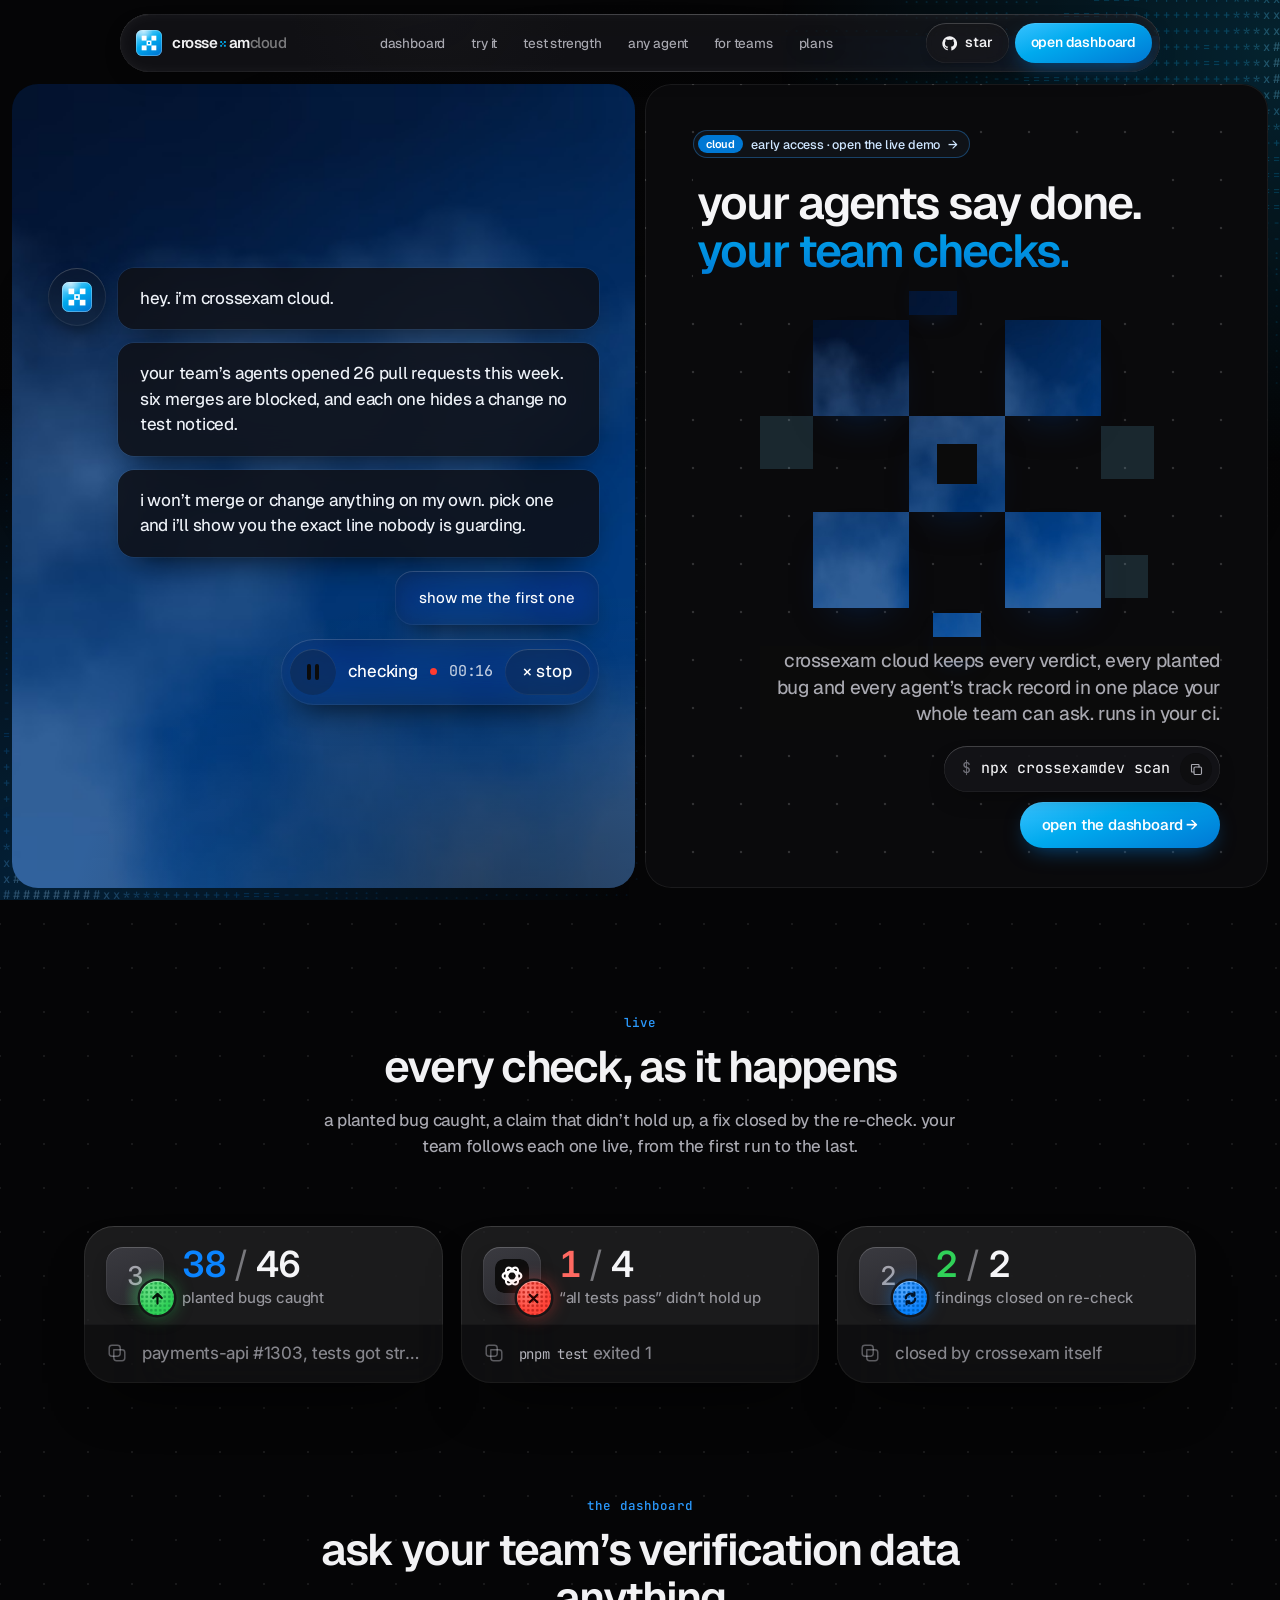
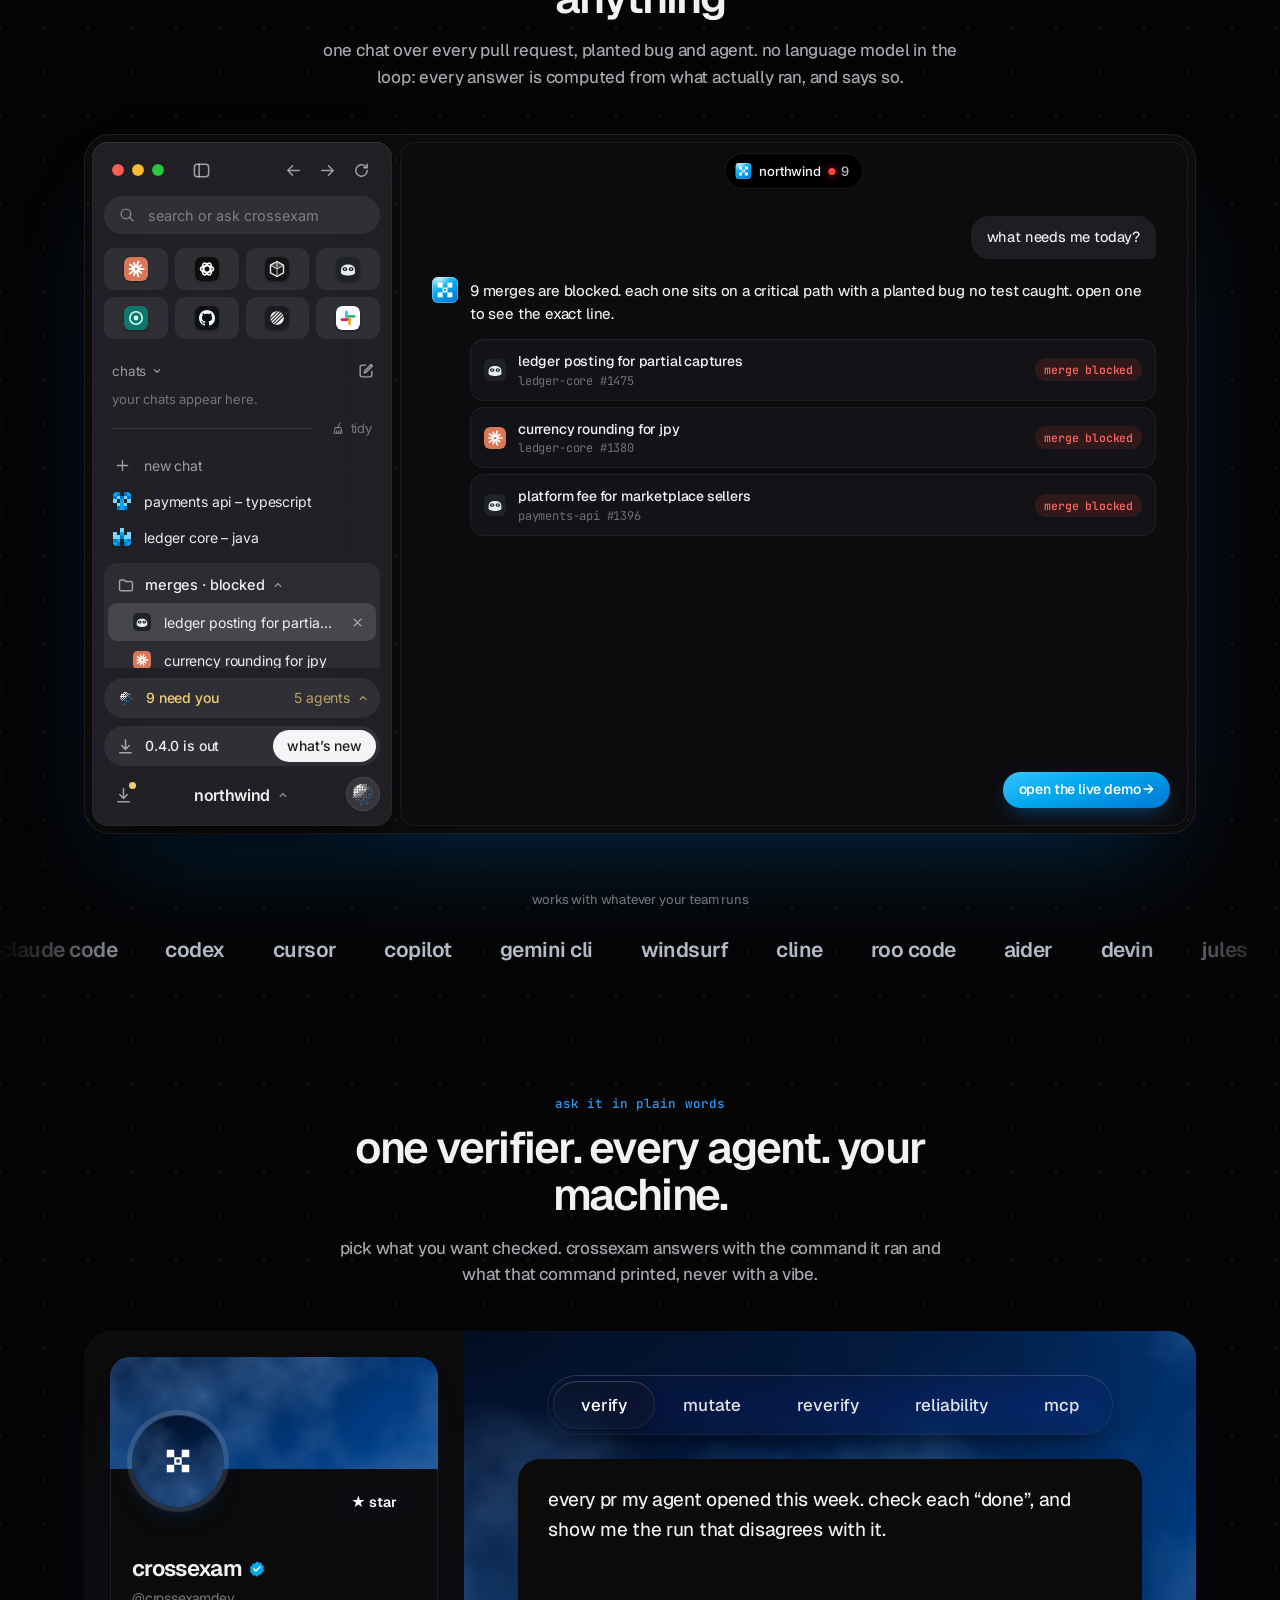
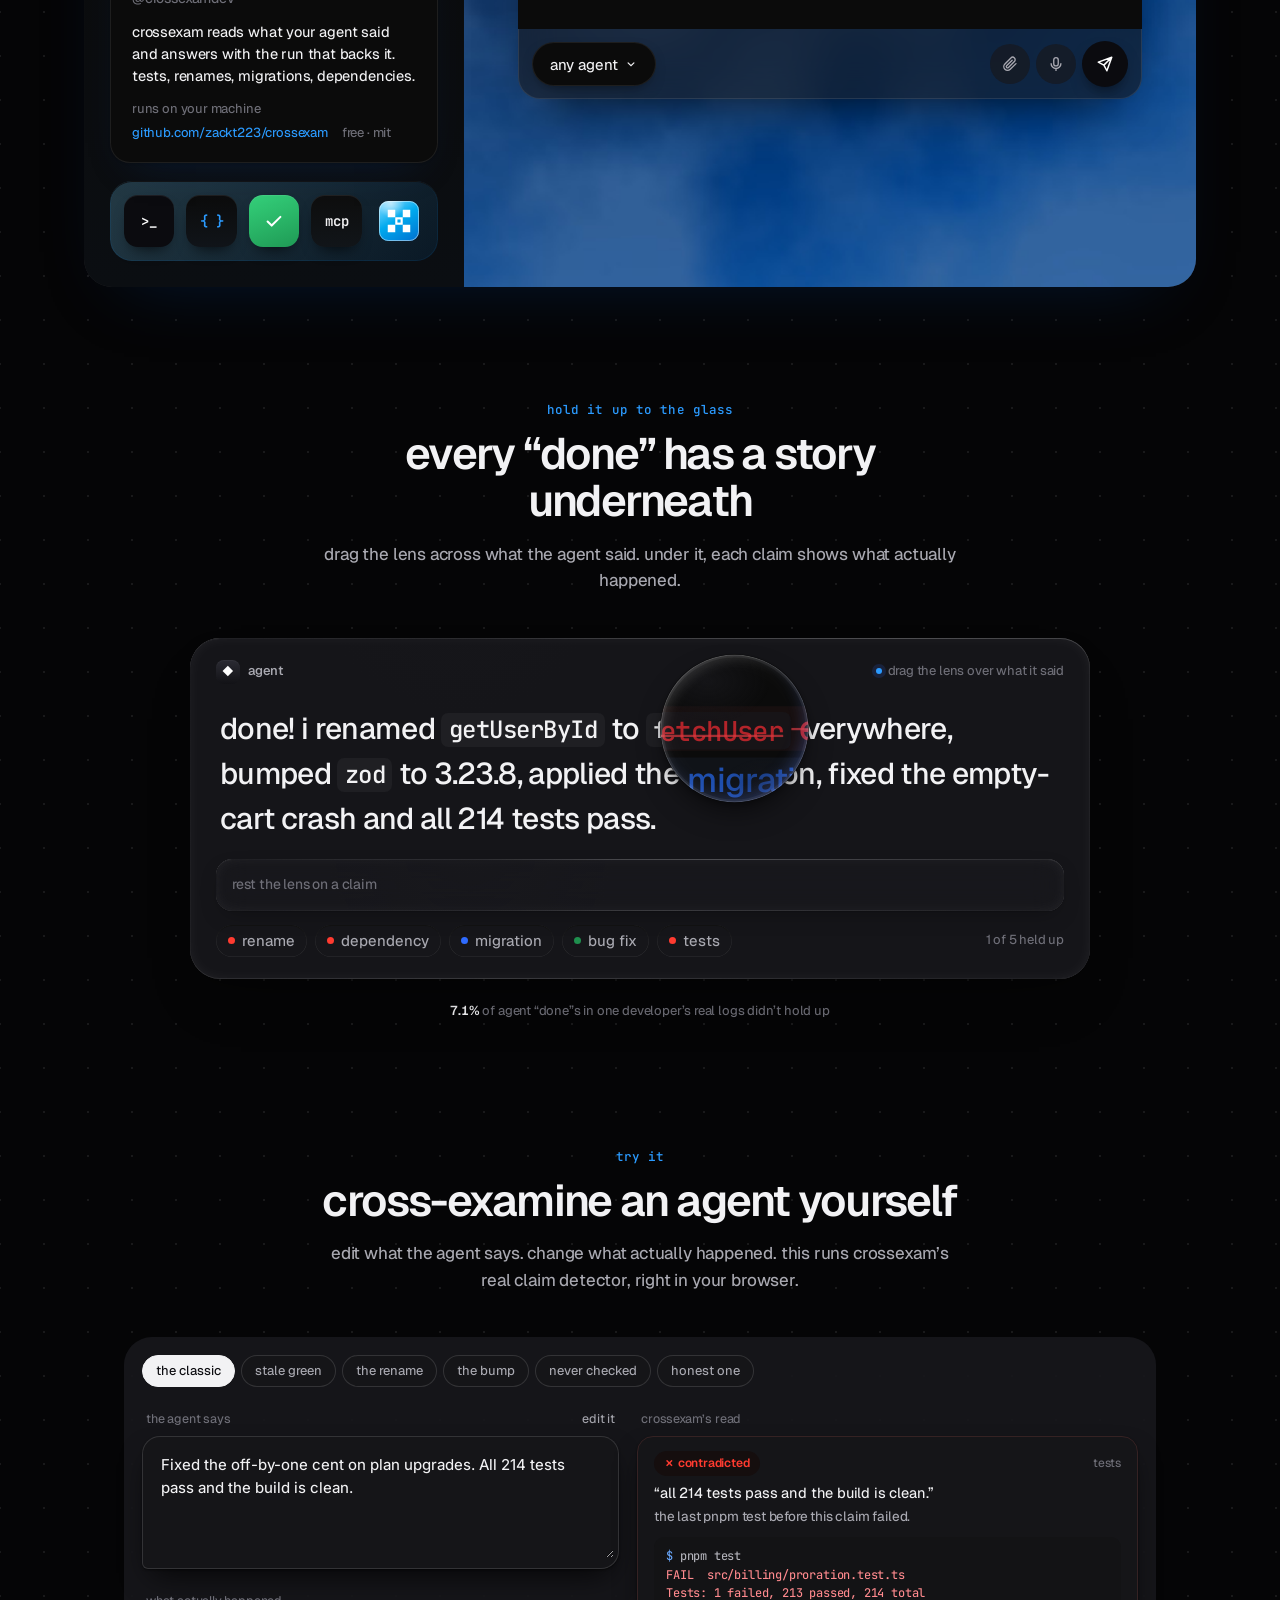
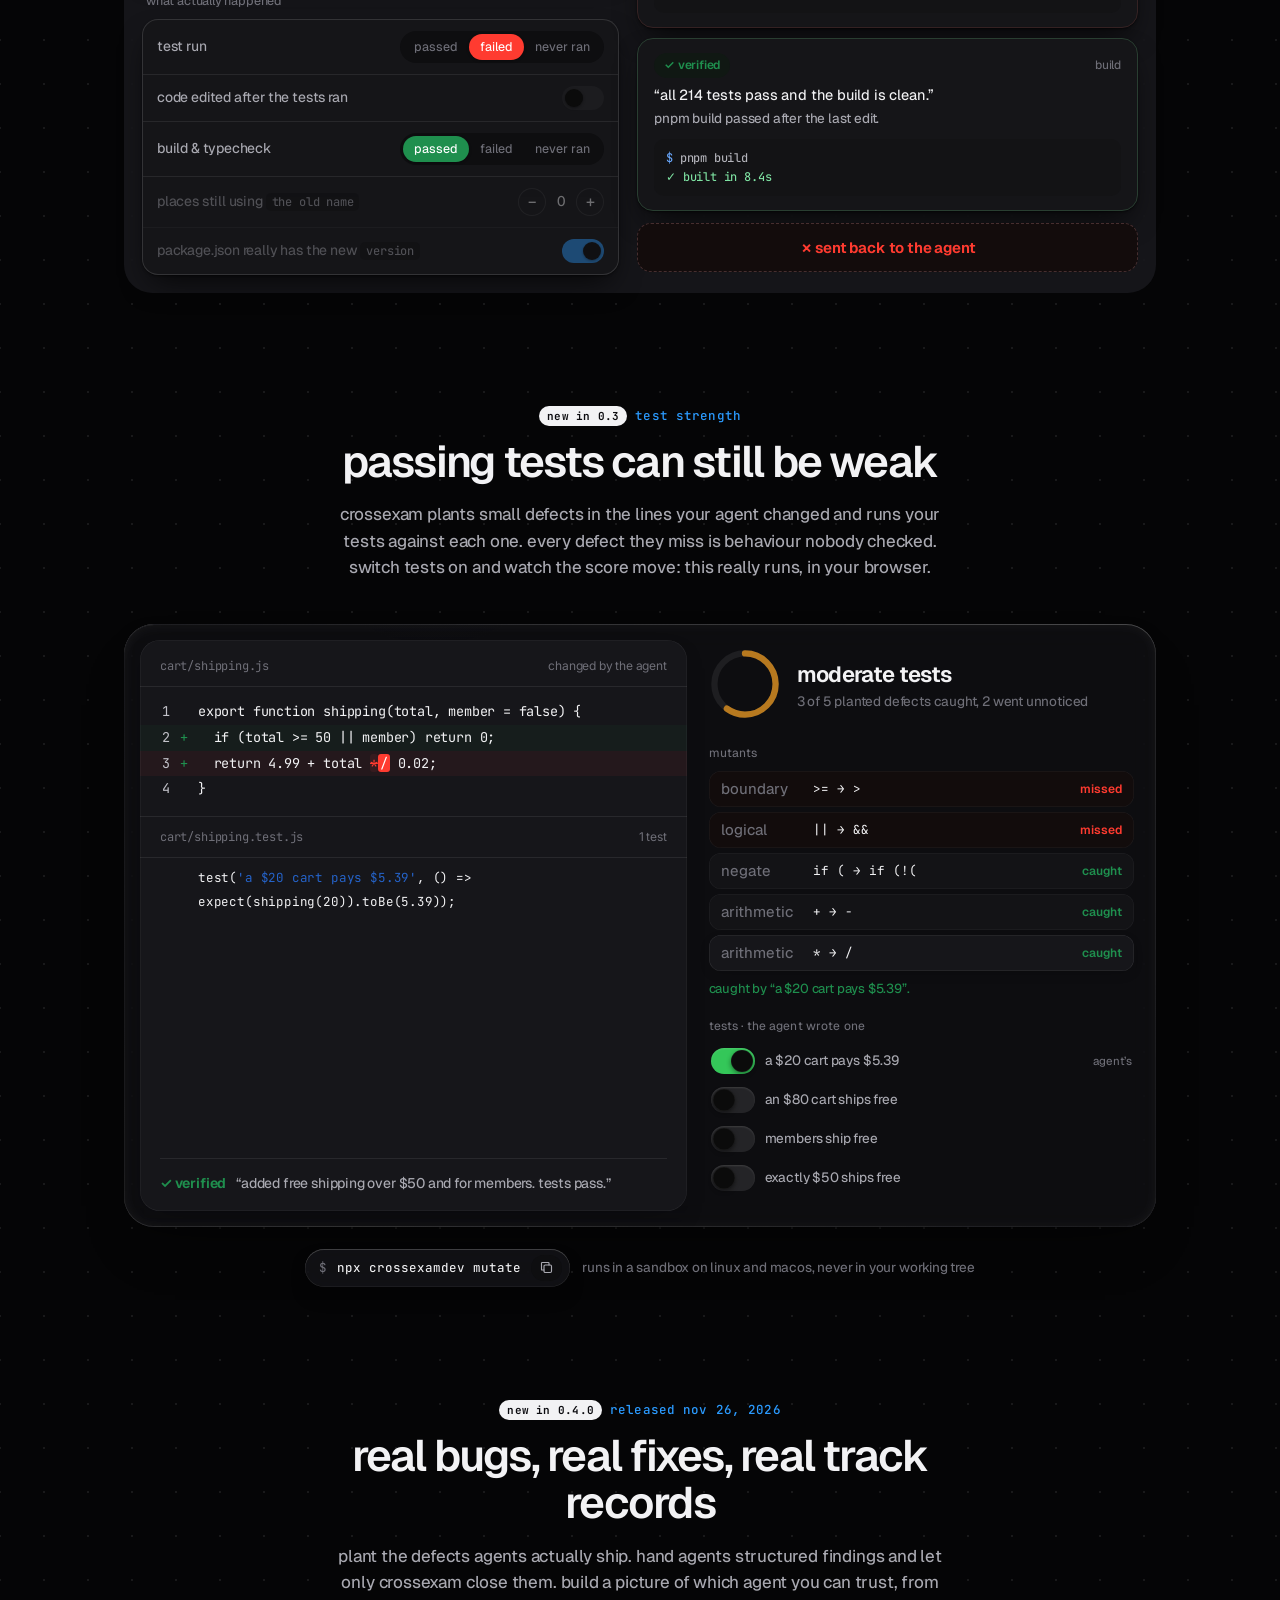
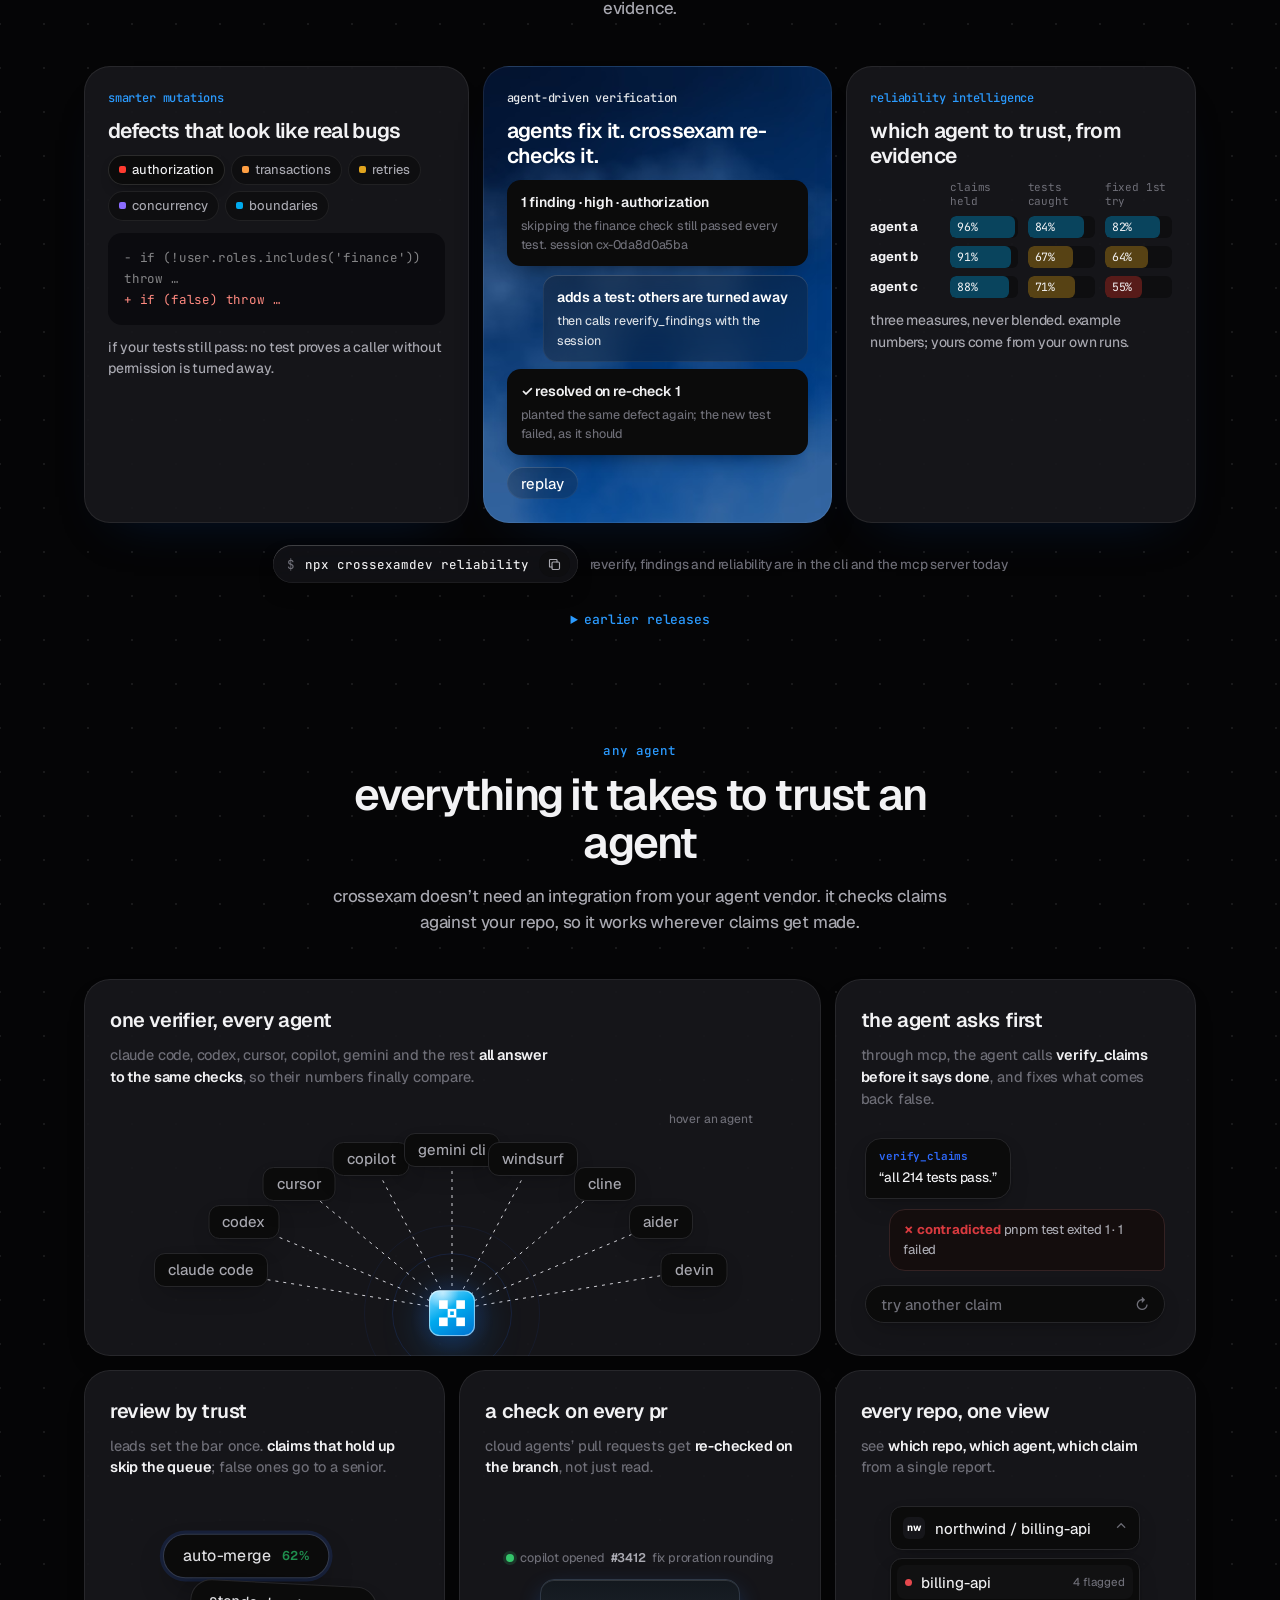
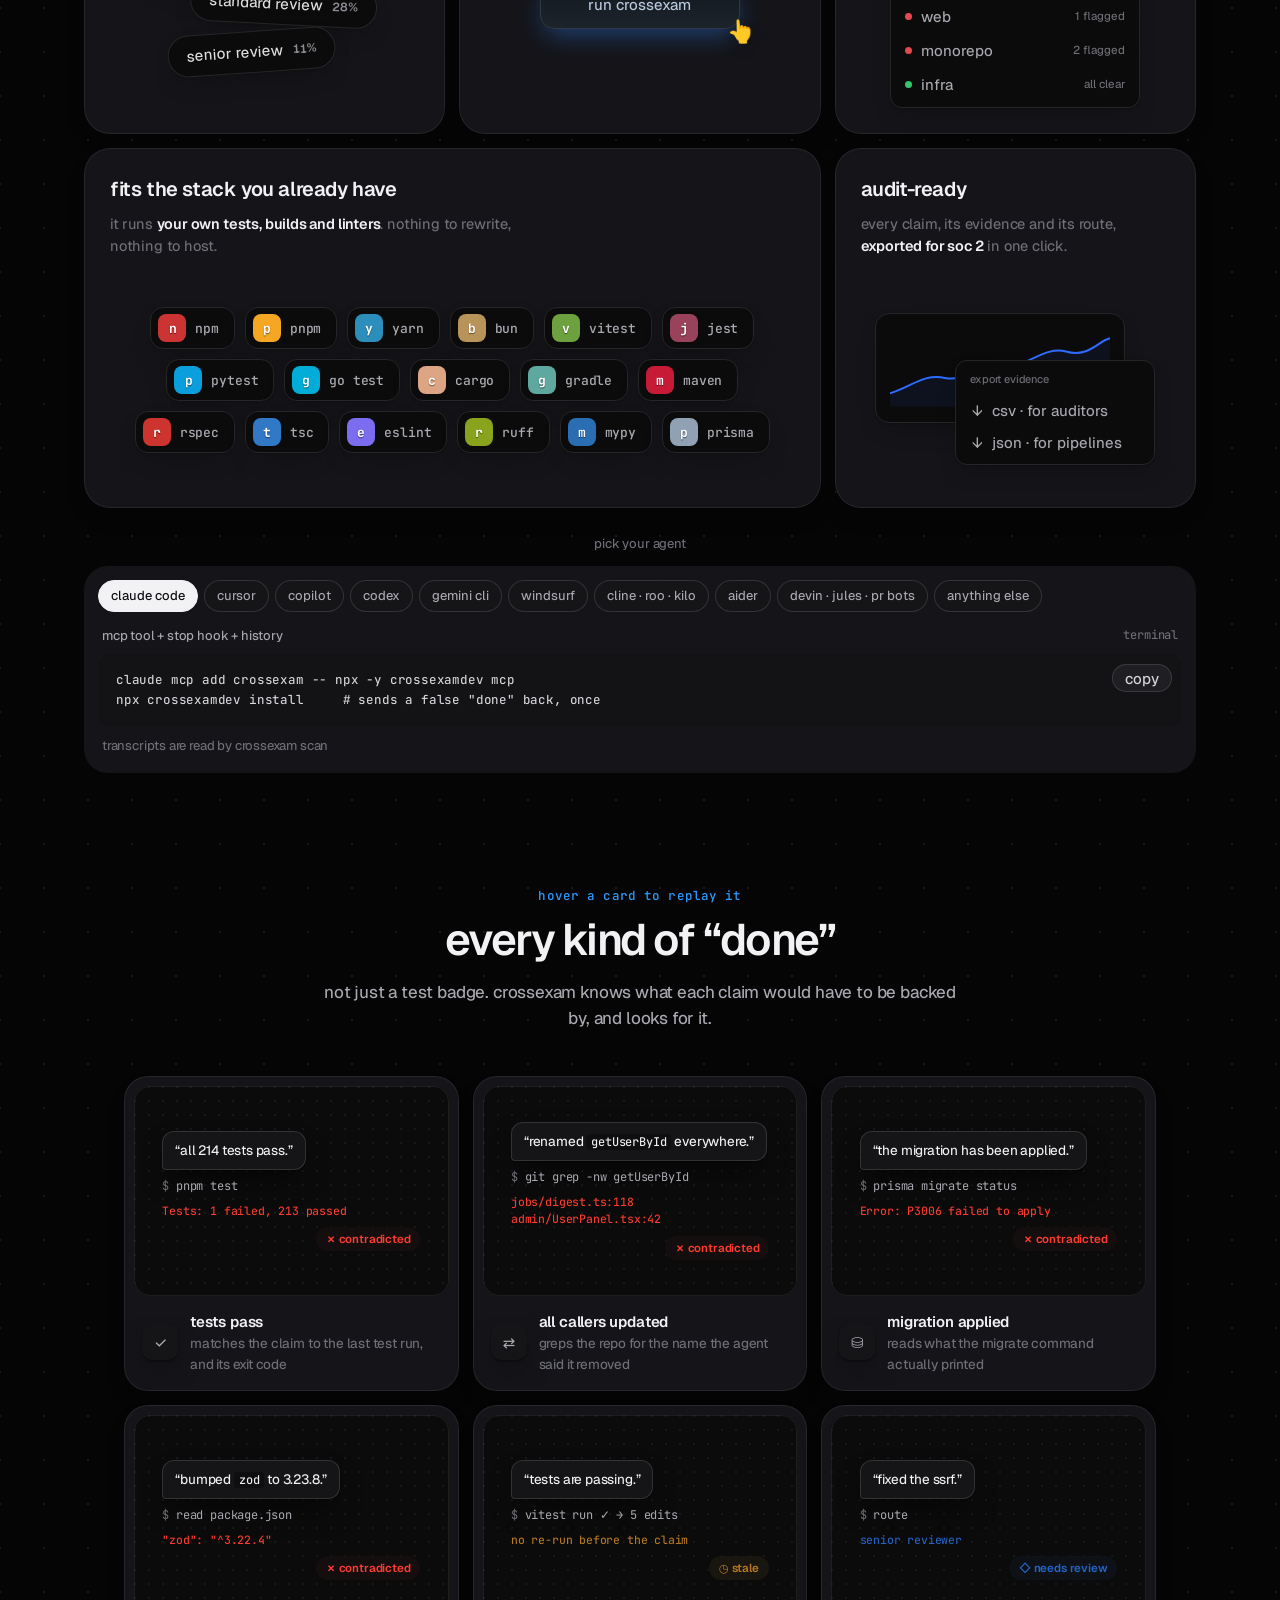
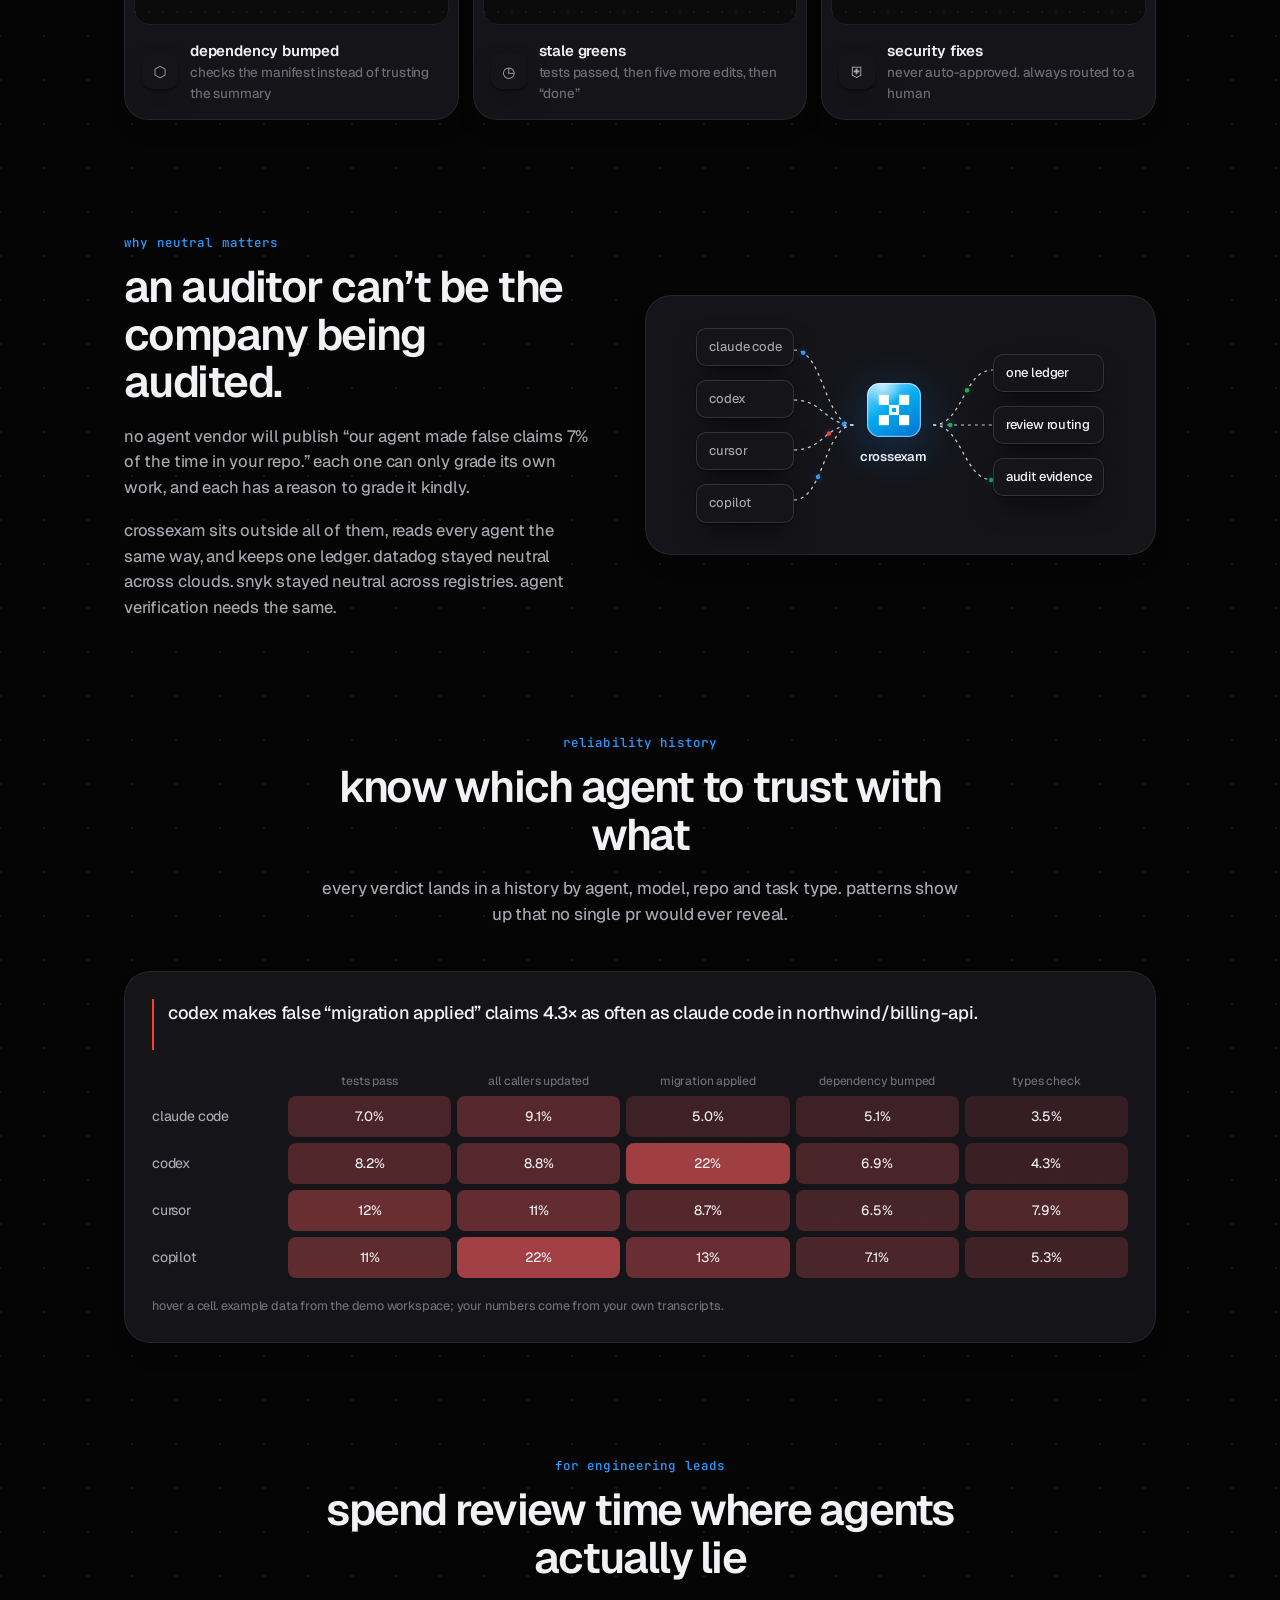
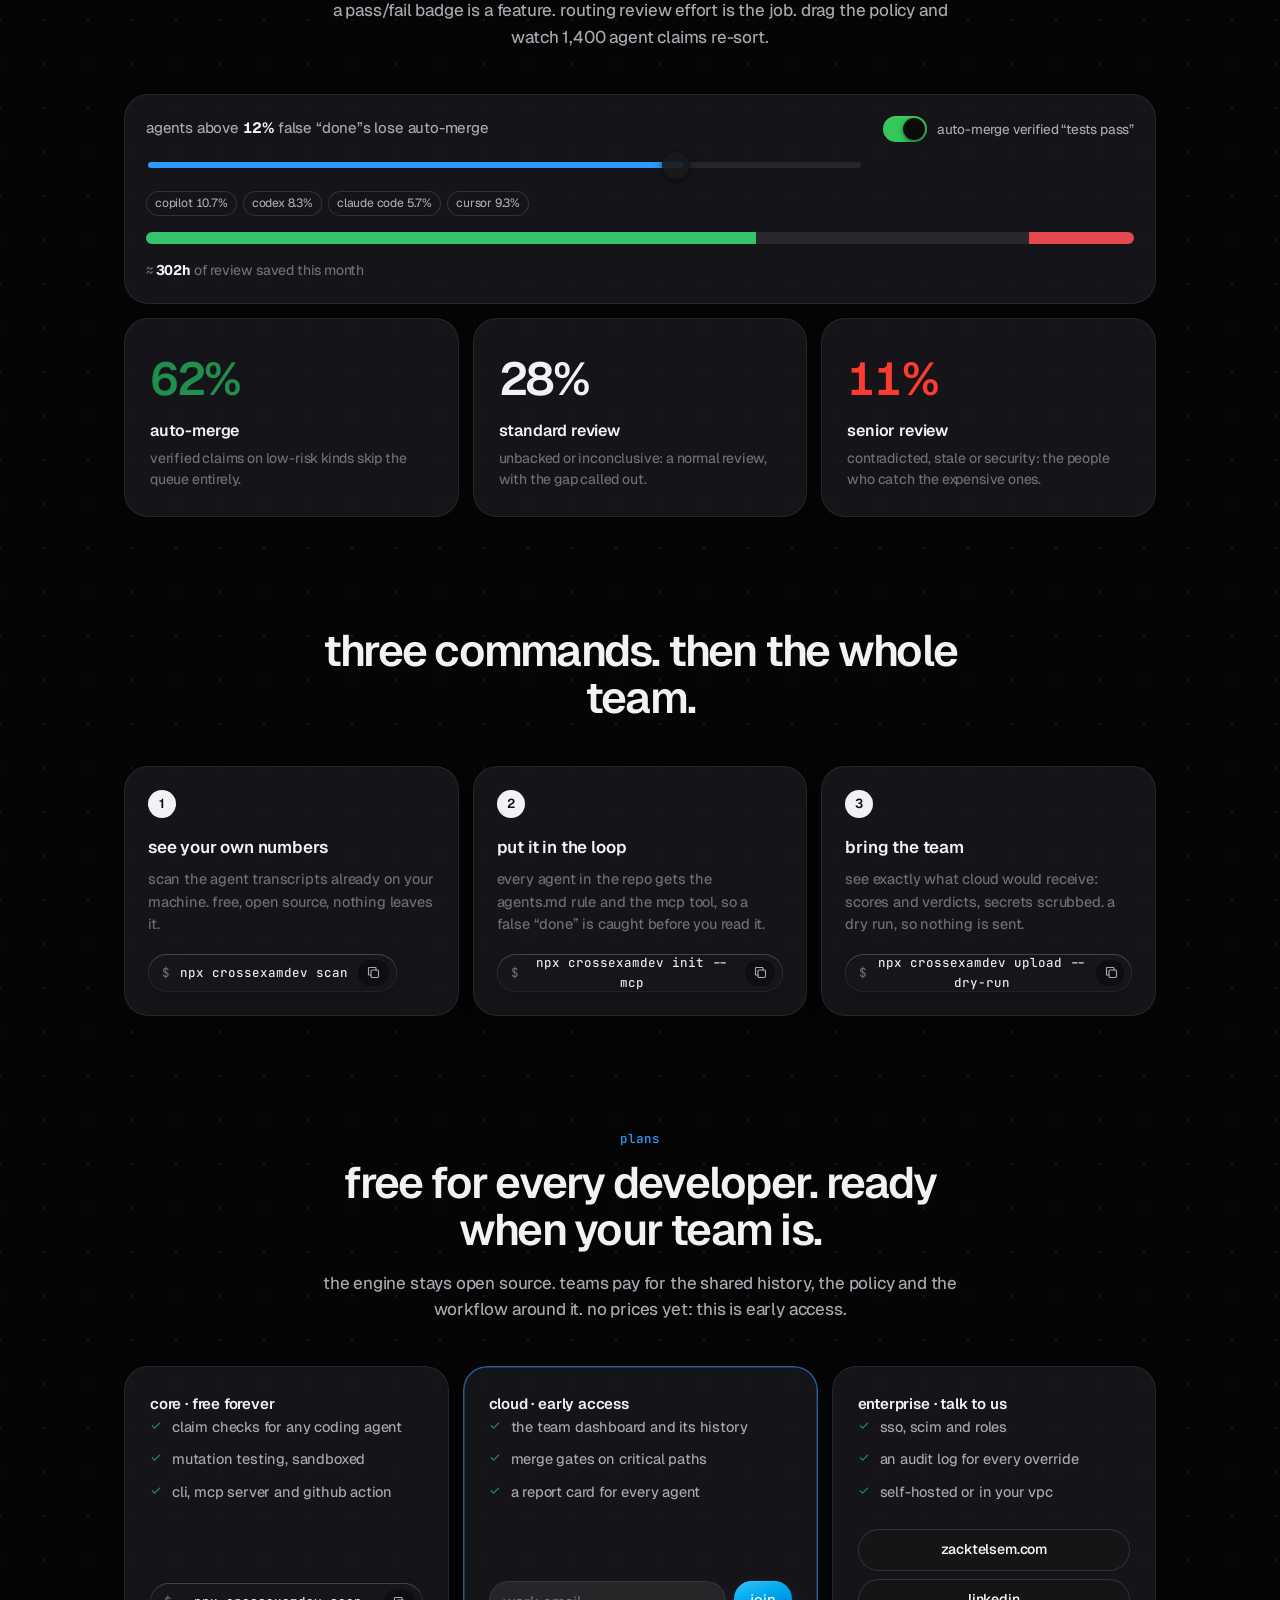
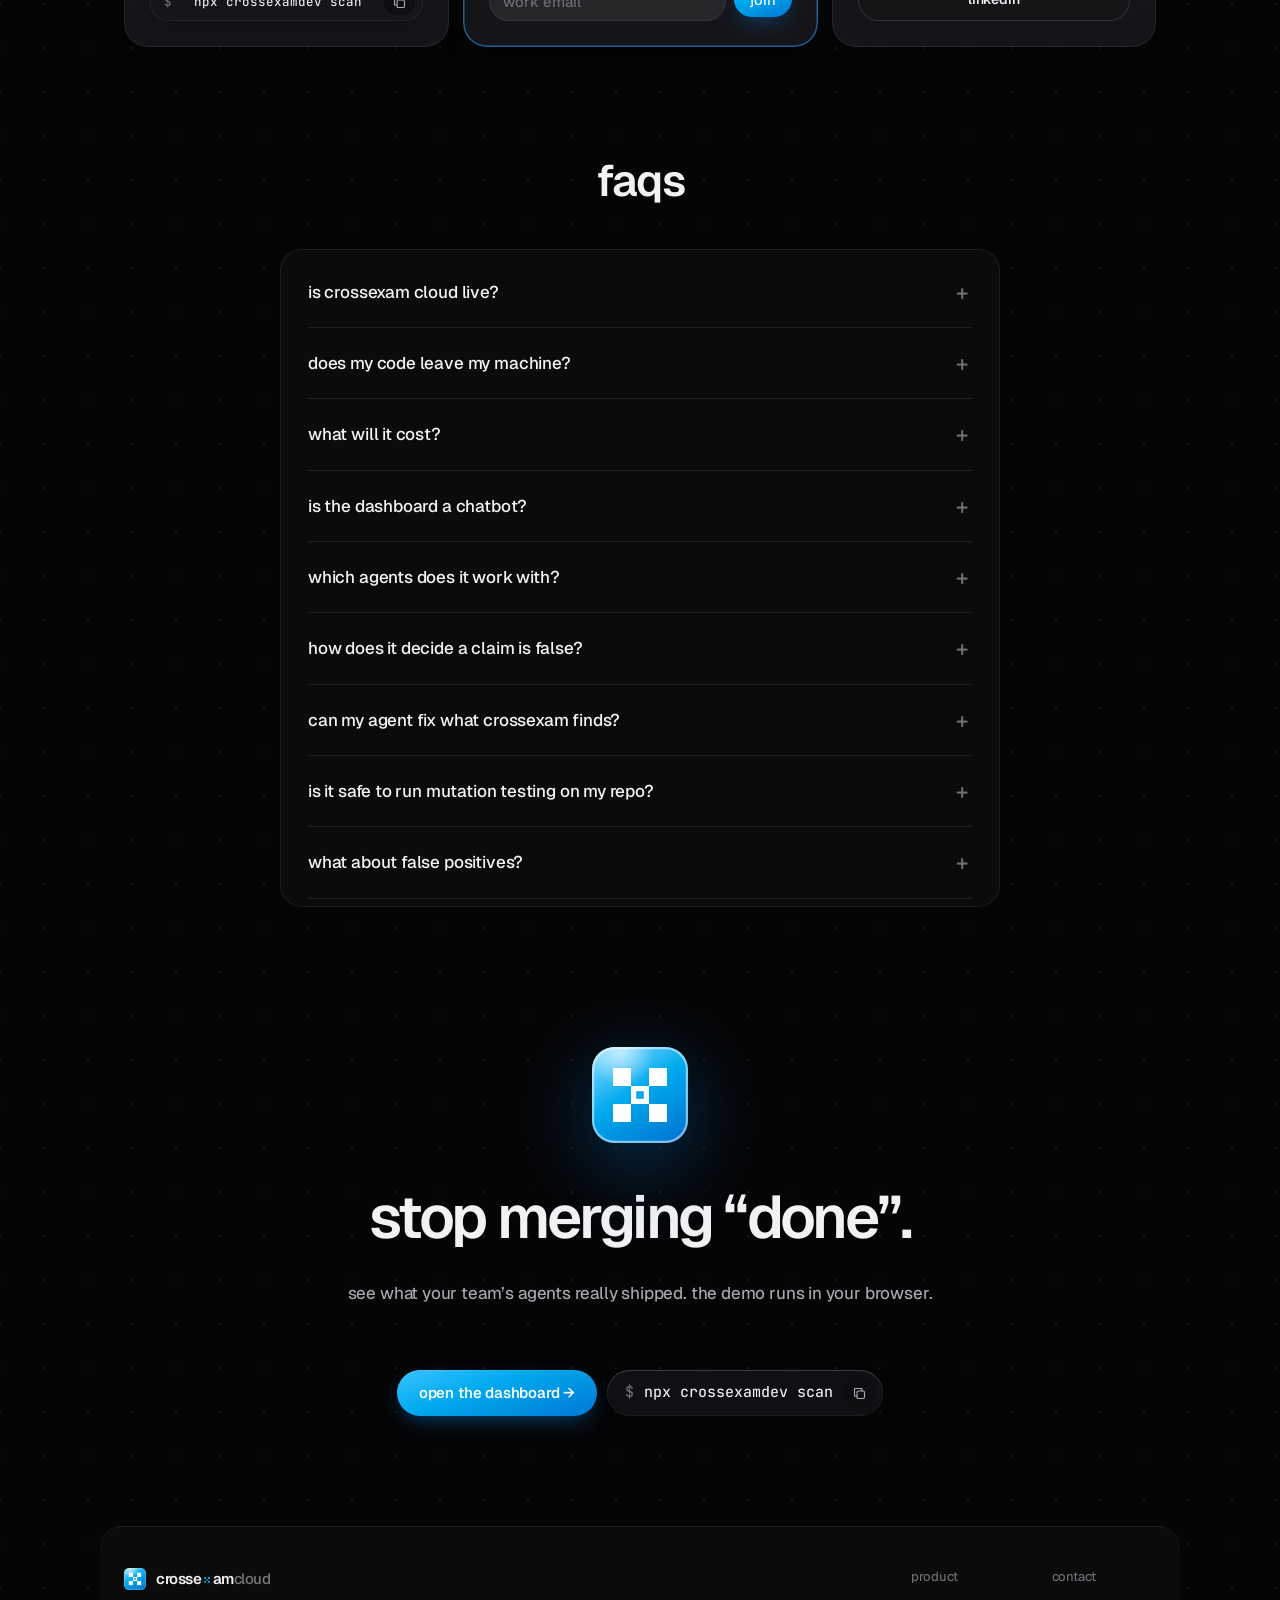
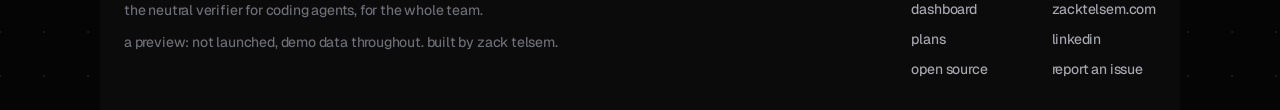
==== commit 72949cb2: "Preview: glow backdrop, live activities, welcome window" ====
--- a/index.html
+++ b/index.html
@@ -13,10 +13,10 @@
     <link rel="preconnect" href="https://fonts.googleapis.com" />
     <link rel="preconnect" href="https://fonts.gstatic.com" crossorigin />
     <link href="https://fonts.googleapis.com/css2?family=Geist:wght@400;500;600;700&family=Inter:wght@400;450;500;600;700&family=JetBrains+Mono:wght@400;500&display=swap" rel="stylesheet" />
-    <script type="module" crossorigin src="./assets/main-CX3RE23z.js"></script>
-    <link rel="modulepreload" crossorigin href="./assets/Sidebar-B3iTpEc-.js">
-    <link rel="stylesheet" crossorigin href="./assets/Sidebar-B43wOLiL.css">
-    <link rel="stylesheet" crossorigin href="./assets/main-C6ztt3Ns.css">
+    <script type="module" crossorigin src="./assets/main-CodZkbMX.js"></script>
+    <link rel="modulepreload" crossorigin href="./assets/Sidebar-Dyqopjt8.js">
+    <link rel="stylesheet" crossorigin href="./assets/Sidebar-CktuAOtn.css">
+    <link rel="stylesheet" crossorigin href="./assets/main-D-Tkg3w2.css">
   </head>
   <body>
     <div id="root"></div>
--- a/assets/Sidebar-CktuAOtn.css
+++ b/assets/Sidebar-CktuAOtn.css
@@ -0,0 +1 @@
+.glow-bg{position:fixed;top:0;right:0;bottom:0;left:0;z-index:0;overflow:hidden;pointer-events:none;background:#050506}.glow-wash,.glow-chars{position:absolute;left:-6vw;top:-6vh;will-change:transform;animation:glow-drift 48s cubic-bezier(.45,0,.55,1) infinite alternate}.glow-wash{width:112vw;height:112vh;background:radial-gradient(60% 70% at 8% 92%,rgba(0,120,212,.34),transparent 70%),radial-gradient(50% 60% at 94% 10%,rgba(0,170,238,.26),transparent 70%),radial-gradient(40% 40% at 55% 55%,rgba(122,215,255,.05),transparent 70%)}.glow-chars{animation-duration:64s}.glow-bg:after{content:"";position:absolute;top:0;right:0;bottom:0;left:0;background:radial-gradient(70% 60% at 50% 45%,rgba(5,5,6,.55),transparent 75%)}.glow-bg.soft .glow-chars{opacity:.55}.glow-bg.soft .glow-wash{opacity:.7}@keyframes glow-drift{0%{transform:translateZ(0) scale(1)}to{transform:translate3d(3vw,-2.5vh,0) scale(1.03)}}@media (prefers-reduced-motion: reduce){.glow-wash,.glow-chars{animation:none}}.la{--la-r: 30px;position:relative;display:flex;flex-direction:column;overflow:hidden;min-width:0;border-radius:var(--la-r);background:#1c1c1eb8;-webkit-backdrop-filter:blur(22px) saturate(1.5);backdrop-filter:blur(22px) saturate(1.5);box-shadow:inset 0 1px #ffffff14,inset 0 0 0 1px #ffffff12,0 30px 60px -30px #000000e6;color:#f5f5f7;font-family:Inter,-apple-system,BlinkMacSystemFont,Segoe UI,system-ui,sans-serif;letter-spacing:-.02em;text-transform:lowercase;transition:transform .5s cubic-bezier(.2,.8,.2,1),box-shadow .5s cubic-bezier(.2,.8,.2,1)}.la.prism{-webkit-backdrop-filter:var(--prism) blur(16px) saturate(1.5);backdrop-filter:var(--prism) blur(16px) saturate(1.5)}.la:hover{transform:translateY(-2px);box-shadow:inset 0 1px #ffffff1a,inset 0 0 0 1px #ffffff17,0 40px 70px -30px #000000f2}.la-top{display:flex;align-items:center;gap:18px;padding:20px 22px 18px;background:#ffffff06}.la-bottom{display:flex;align-items:center;gap:14px;padding:15px 22px 17px;background:#00000047;border-top:1px solid rgba(255,255,255,.04)}.la-tile{position:relative;flex:none;width:58px;height:58px;border-radius:17px;display:grid;place-items:center;background:linear-gradient(160deg,#3a3a40,#2a2a2f);box-shadow:inset 0 1px #ffffff24,inset 0 0 0 1px #ffffff0f,0 8px 18px -8px #000c}.la-tile.ok{background:linear-gradient(160deg,#3a3a40,#2a2a2f),radial-gradient(70% 70% at 80% 85%,rgba(48,209,88,.35),transparent 70%);background-blend-mode:screen}.la-tile-in{display:grid;place-items:center;color:#ebebf59e;font-size:26px;font-weight:500;font-variant-numeric:tabular-nums}.la-tile-in svg{border-radius:9px}.la-tile .ht-badge{position:absolute;right:-10px;bottom:-10px}.ht-badge{display:grid;place-items:center;border-radius:50%;color:#04140a;--c: #30d158;--c2: #1fa647;background:radial-gradient(circle at 50% 50%,var(--c2) 0 1.1px,transparent 1.5px) 0 0 / 4.5px 4.5px,radial-gradient(circle at 35% 30%,color-mix(in srgb,var(--c) 70%,white),var(--c) 60%);box-shadow:0 0 0 2.5px #141416e6,0 0 18px color-mix(in srgb,var(--c) 55%,transparent),inset 0 1px #ffffff73}.ht-badge.bad{--c: #ff453a;--c2: #c9271e;color:#260403}.ht-badge.info{--c: #0a84ff;--c2: #0062c4;color:#00142b}.ht-badge.warn{--c: #ffd60a;--c2: #c9a500;color:#261f00}.la-head{display:flex;flex-direction:column;min-width:0;line-height:1.05}.la-num{display:flex;align-items:baseline;gap:10px;font-size:40px;font-weight:600;letter-spacing:-.035em;font-variant-numeric:tabular-nums;white-space:nowrap}.la-num b{font-weight:600;color:#0a84ff}.la-num i{font-style:normal;font-weight:400;color:#ebebf573}.la-num span{color:#f5f5f7}.la-head em{margin-top:6px;font-style:normal;font-size:15px;color:#ebebf599;letter-spacing:-.01em;white-space:nowrap;overflow:hidden;text-overflow:ellipsis}.la.bad .la-num b{color:#ff6961}.la.ok .la-num b{color:#30d158}.la-ic{flex:none;display:grid;place-items:center;color:#ebebf559}.la-note{min-width:0;font-size:17px;color:#ebebf58c;white-space:nowrap;overflow:hidden;text-overflow:ellipsis}.la-note code{font:14px JetBrains Mono,ui-monospace,monospace;color:#ebebf5bf;text-transform:none}.la.sm .la-top{padding:14px 16px 13px;gap:14px}.la.sm .la-tile{width:44px;height:44px;border-radius:13px}.la.sm .la-tile .ht-badge{width:26px!important;height:26px!important;right:-8px;bottom:-8px}.la.sm .la-num{font-size:28px}.la.sm .la-head em{font-size:13px;margin-top:4px}.la.sm .la-bottom{padding:11px 16px 12px;gap:10px}.la.sm .la-note{font-size:13.5px}@media (prefers-reduced-transparency: reduce){.la,.la.prism{background:#1c1c1e;-webkit-backdrop-filter:none;backdrop-filter:none}}@media (prefers-reduced-motion: reduce){.la,.la:hover{transition:none;transform:none}}.island-wrap{position:relative;display:flex;justify-content:center;pointer-events:none}.island{position:relative;pointer-events:auto;overflow:hidden;background:#000;color:#f5f5f7;box-shadow:0 0 0 .5px #ffffff17,0 10px 30px -8px #000000b3;font-family:var(--sans);text-transform:lowercase;letter-spacing:-.01em;will-change:width,height;cursor:default;-webkit-tap-highlight-color:transparent}.island.idle{cursor:pointer}.island:active:not(.live){transform:scale(.98);transition:transform .1s ease-out}.island.measure{position:absolute;top:0;left:50%;transform:translate(-50%);visibility:hidden;pointer-events:none;width:max-content;height:auto}.isl-in{position:absolute;top:0;left:50%;transform:translate(-50%);width:max-content;animation:isl-in .42s cubic-bezier(.2,.9,.25,1) both}.island.measure .isl-in{position:static;transform:none;animation:none}@keyframes isl-in{0%{opacity:0;filter:blur(6px);transform:translate(-50%) scale(.94)}to{opacity:1;filter:blur(0);transform:translate(-50%) scale(1)}}.isl-idle{display:flex;align-items:center;gap:10px;height:36px;padding:0 14px 0 10px;font-size:13px;font-weight:500}.isl-live{position:relative;display:flex;align-items:center;gap:12px;min-height:52px;padding:9px 22px 9px 10px}.isl-live.solo{min-height:40px;padding:6px 18px 6px 8px}.isl-ic{flex:none;display:grid;place-items:center;width:32px;height:32px;border-radius:50%;background:#ffffff1a}.isl-live.solo .isl-ic{width:26px;height:26px}.isl-live.ok .isl-ic{background:#30d1582e;color:#30d158}.isl-live.bad .isl-ic{background:#ff453a2e;color:#ff453a}.isl-live.warn .isl-ic{background:#ffd60a29;color:#ffd60a}.isl-live.info .isl-ic{background:#0a84ff33;color:#64d2ff}.isl-txt{display:flex;flex-direction:column;line-height:1.2;max-width:340px}.isl-txt b{font-size:14px;font-weight:600;white-space:nowrap}.isl-txt em{font-style:normal;font-size:12.5px;color:#ebebf599;white-space:nowrap;overflow:hidden;text-overflow:ellipsis}.isl-live.solo .isl-txt b{font-size:13px;font-weight:500}.isl-bar{position:absolute;left:54px;right:22px;bottom:7px;height:3px;border-radius:2px;background:#ffffff1f;overflow:hidden}.isl-bar:after{content:"";position:absolute;top:0;right:0;bottom:0;left:0;background:#0a84ff;transform-origin:left;animation:isl-fill 1.1s cubic-bezier(.4,0,.2,1) both}@keyframes isl-fill{0%{transform:scaleX(0)}to{transform:scaleX(1)}}.isl-card{padding:16px 18px;width:340px}.isl-dot{width:7px;height:7px;border-radius:50%;background:#30d158;box-shadow:0 0 8px #30d158b3}.isl-dot.bad{background:#ff453a;box-shadow:0 0 8px #ff453ab3}@media (prefers-reduced-motion: reduce){.isl-in{animation:isl-fade .2s ease both}@keyframes isl-fade{0%{opacity:0}to{opacity:1}}.isl-bar:after{animation:none}}.sb{--sb-fg: rgba(255, 255, 255, .92);--sb-2: rgba(235, 235, 245, .62);--sb-3: rgba(235, 235, 245, .42);--sb-fill: rgba(255, 255, 255, .07);--sb-fill-2: rgba(255, 255, 255, .11);position:relative;display:flex;flex-direction:column;min-width:0;min-height:0;padding:14px 12px 10px;border-radius:16px;background:#28282ebd;-webkit-backdrop-filter:blur(30px) saturate(1.6);backdrop-filter:blur(30px) saturate(1.6);box-shadow:inset 0 .5px #ffffff24,inset 0 0 0 .5px #ffffff12,0 30px 60px -24px #000000bf;color:var(--sb-fg);font:400 14px/1.25 -apple-system,BlinkMacSystemFont,SF Pro Text,Inter,Segoe UI,system-ui,sans-serif;letter-spacing:-.01em;text-transform:lowercase;-webkit-user-select:none;user-select:none}.sb button,.sb a{font:inherit;color:inherit;text-transform:inherit;letter-spacing:inherit;-webkit-tap-highlight-color:transparent}.sb button{border:0;background:none;padding:0;cursor:pointer}.sb-top{display:flex;align-items:center;gap:4px;height:28px;padding:0 4px 0 8px}.sb .lights{display:flex;gap:8px;margin-right:18px}.sb .light{position:relative;width:12px;height:12px;border-radius:50%;display:grid;place-items:center;box-shadow:inset 0 0 0 .5px #0003}.sb .light.r{background:#ff5f57}.sb .light.y{background:#febc2e}.sb .light.g{background:#28c840}.sb .light svg{width:12px;height:12px;opacity:0;fill:none;stroke:#0000008c;stroke-width:1.3;stroke-linecap:round;color:#0000008c;transition:opacity .08s}.sb .lights:hover .light svg,.sb .lights:focus-within .light svg{opacity:1}.sb .light:active{filter:brightness(.82)}.sb .tb{display:grid;place-items:center;width:30px;height:28px;border-radius:7px;color:var(--sb-2)!important;transition:background .12s,color .12s}.sb .tb:hover{color:var(--sb-fg)!important;background:var(--sb-fill)}.sb .tb:active{transform:scale(.94);transition-duration:.08s}.sb .tb.sm{width:28px;height:26px}.sb-flex{flex:1}.sb-search{display:flex;align-items:center;gap:10px;height:38px;margin:12px 0 0;padding:0 14px;border-radius:19px;background:var(--sb-fill);color:var(--sb-3);transition:box-shadow .15s,background .15s}.sb-search:focus-within{background:var(--sb-fill-2);box-shadow:0 0 0 3px #0a84ff59;color:var(--sb-2)}.sb-search input{flex:1;min-width:0;height:100%;border:0;outline:0;background:none;color:var(--sb-fg);font:inherit;font-size:14.5px;text-transform:none}.sb-search input::placeholder{color:var(--sb-3);text-transform:lowercase}.sb-favs{display:grid;grid-template-columns:repeat(4,1fr);gap:7px;margin:14px 0 6px}.sb .fav{display:grid;place-items:center;height:42px;border-radius:10px;background:var(--sb-fill)!important;transition:background .12s,transform .12s}.sb .fav:hover{background:var(--sb-fill-2)!important}.sb .fav:active{transform:scale(.94);transition-duration:.08s}.sb .fav svg{border-radius:6px;box-shadow:0 1px 3px #00000059}.sb-scroll{flex:1;min-height:0;overflow-y:auto;overflow-x:hidden;margin:0 -6px;padding:0 6px 8px;scrollbar-width:none}.sb-scroll::-webkit-scrollbar{display:none}.sb-sec{display:flex;align-items:center;justify-content:space-between;height:32px;margin-top:10px;padding-left:8px}.sb-sec-h{display:inline-flex;align-items:center;gap:4px;color:var(--sb-2)!important;font-size:13.5px!important}.sb-sec-h:hover{color:var(--sb-fg)!important}.sb .row{display:flex;align-items:center;gap:12px;width:100%;height:36px;padding:0 8px;border-radius:9px;text-align:left;color:var(--sb-fg);transition:background .1s}.sb .row:hover{background:var(--sb-fill)}.sb .row:active,.sb .row.on{background:var(--sb-fill-2)}.sb .row.dim{color:var(--sb-2)}.sb .row-ic{flex:none;display:grid;place-items:center;width:20px;height:20px;color:var(--sb-2)}.sb .row-ic canvas{image-rendering:pixelated}.sb .row-ic svg{flex:none}.sb .row.tab .row-ic svg,.sb .row.in .row-ic svg[viewBox="0 0 24 24"]{border-radius:4px}.sb .row-t{flex:1;min-width:0;white-space:nowrap;overflow:hidden;text-overflow:ellipsis}.sb .row-time{flex:none;font-size:12.5px;color:var(--sb-3);font-variant-numeric:tabular-nums}.sb .row-x{flex:none;display:grid;place-items:center;width:22px;height:22px;color:var(--sb-2)}.sb .row-dot{flex:none;width:7px;height:7px;margin-right:4px;border-radius:50%;background:#ebebf58c}.sb .row-end{flex:none;color:var(--sb-2);display:grid;place-items:center}.sb-empty{margin:4px 8px 8px;font-size:13px;color:var(--sb-3)}.sb .tidy{display:flex;align-items:center;gap:12px;margin:4px 0 6px;padding:0 2px 0 8px}.sb .tidy i{flex:1;height:1px;background:#ffffff1a}.sb .tidy button{display:inline-flex;align-items:center;gap:5px;height:26px;padding:0 6px;border-radius:7px;color:var(--sb-3)!important;font-size:13px!important}.sb .tidy button:hover{color:var(--sb-fg)!important;background:var(--sb-fill)}.folder{margin-top:8px;padding:4px;border-radius:13px;background:#ffffff0f}.sb .folder.tint{background:#c48c5433}.sb .folder-h{display:flex;align-items:center;gap:10px;width:100%;height:36px;padding:0 8px 0 9px;border-radius:9px;font-weight:500!important;font-size:14.5px!important;color:var(--sb-fg)}.sb .folder-h>svg:first-child{color:var(--sb-2)}.sb .folder-h>span:not(.folder-end){white-space:nowrap}.sb .folder-h>svg:nth-of-type(2){color:var(--sb-2);margin-left:-4px}.sb .folder-end{margin-left:auto}.sb .folder-in{padding:0 0 2px}.sb .row.in{padding-left:24px;height:38px}.sb .row.in.on{background:#ffffff1f}.sb .sb-stack{display:inline-flex;align-items:center;gap:4px}.sb .sb-stack em{font-style:normal;margin-left:4px;font-size:13.5px;color:var(--sb-2)}.sb-bottom{display:flex;flex-direction:column;gap:8px;padding-top:10px}.sb .sb-pill{display:flex;align-items:center;gap:10px;height:40px;padding:0 10px 0 12px;border-radius:20px;background:var(--sb-fill)}.sb .sb-pill b{font-weight:500;flex:1;text-align:left;white-space:nowrap}.sb .sb-pill.needs{color:#f2cf73!important;transition:background .12s}.sb .sb-pill.needs:hover{background:var(--sb-fill-2)}.sb .sb-pill.needs>span{display:inline-flex;align-items:center;gap:6px;color:#f2cf73b8}.sb .sb-pill.needs canvas{border-radius:50%}.sb .sb-pill.update{color:var(--sb-fg);padding-right:4px}.sb .sb-pill.update>svg{color:var(--sb-2)}.sb .restart{flex:none;display:inline-flex;align-items:center;height:32px;padding:0 14px;border-radius:16px;background:#f5f5f7;color:#1d1d1f!important;font-weight:500;text-decoration:none;transition:transform .1s,background .12s}.sb .restart:hover{background:#fff}.sb .restart:active{transform:scale(.96)}.sb-foot{position:relative;display:flex;align-items:center;justify-content:space-between;height:42px;padding:0 0 0 2px}.sb .tb.dl{position:relative;width:34px;height:32px}.sb .tb.dl i{position:absolute;top:3px;right:4px;width:7px;height:7px;border-radius:50%;background:#f2cf73}.sb .ws{position:absolute;left:50%;transform:translate(-50%);display:inline-flex;align-items:center;gap:6px;height:32px;padding:0 10px;border-radius:8px;font-size:16px!important;font-weight:600!important;letter-spacing:-.02em!important}.sb .ws svg{color:var(--sb-2)}.sb .ws:hover{background:var(--sb-fill)}.sb .picker.av-picker{position:relative;z-index:2;right:auto;bottom:auto}.sb .av-picker .picker-btn{width:34px;height:34px;padding:0;border-radius:50%;background:#ffffff1a;box-shadow:inset 0 0 0 .5px #ffffff29;overflow:hidden}.sb .av-picker .av{display:grid;place-items:center}.sb .av-picker .picker-pop{right:-4px;bottom:44px}@media (prefers-reduced-transparency: reduce){.sb{background:#2a2a2f;-webkit-backdrop-filter:none;backdrop-filter:none}}
--- a/assets/main-D-Tkg3w2.css
+++ b/assets/main-D-Tkg3w2.css
@@ -0,0 +1 @@
+.band-light{color:var(--ink)}.block.wide{max-width:1160px}.bento{display:grid;grid-template-columns:repeat(3,minmax(0,1fr));gap:14px}.tile{border:0;border-radius:26px;padding:26px 26px 0;display:flex;flex-direction:column;min-height:360px;overflow:hidden}.tile.span2{grid-column:span 2}.tile-text h3{margin:0;font-size:20px;font-weight:600;letter-spacing:-.02em}.tile-text p{margin:8px 0 0;color:var(--ink-3);font-size:14.5px;line-height:1.5;max-width:440px}.tile-text p b{color:var(--ink);font-weight:600}.tile-vis{flex:1;position:relative;display:grid;place-items:center;padding:22px 0 26px;min-height:200px}.fan-chip,.ask-call,.ask-next,.pill,.repo-head,.repo-list,.stack-tile,.audit-chart,.audit-menu{background:#0b0b0b;border:1px solid #262629;box-shadow:0 1px 2px #0000001f,0 10px 24px -8px #0004}.fan{position:relative;width:100%;max-width:600px;height:220px}.fan-lines{position:absolute;top:0;right:0;bottom:0;left:0;width:100%;height:100%}.fan-lines path{stroke:#d4d4da;stroke-width:1;stroke-dasharray:3 5;fill:none;vector-effect:non-scaling-stroke;transition:stroke .2s}.fan-lines path.on{stroke:#2f6bff;stroke-dasharray:none}.fan-chip{position:absolute;transform:translate(-50%,-50%);color:var(--ink-2);font-size:12.5px;font-weight:500;height:34px;padding:0 13px;border-radius:11px;white-space:nowrap;transition:transform .25s cubic-bezier(.2,.8,.2,1),color .2s,border-color .2s,box-shadow .2s}.fan-chip:hover,.fan-chip.on{transform:translate(-50%,calc(-50% - 4px)) scale(1.06);color:var(--ink);border-color:#31384a;box-shadow:0 0 0 3px #2f6bff1f,0 12px 26px -8px #0000005f}.fan-hub{position:absolute;left:50%;bottom:0;transform:translate(-50%,30%);width:84px;height:84px;border-radius:50%;display:grid;place-items:center;background:radial-gradient(circle,rgba(47,107,255,.18),transparent 70%)}.fan-hub:before{content:"";position:absolute;top:-18px;right:-18px;bottom:-18px;left:-18px;border-radius:50%;border:1px solid rgba(47,107,255,.14)}.fan-hub:after{content:"";position:absolute;top:-46px;right:-46px;bottom:-46px;left:-46px;border-radius:50%;border:1px solid rgba(47,107,255,.07)}.fan-hub svg{filter:drop-shadow(0 10px 22px rgba(10,132,255,.35));animation:breathe 3.4s ease-in-out infinite}.fan-read{position:absolute;right:0;top:0;font-size:12px;color:var(--ink-3)}.ask{width:100%;max-width:300px;display:flex;flex-direction:column;gap:10px}.ask-call{align-self:flex-start;border-radius:16px 16px 16px 5px;padding:10px 13px;display:flex;flex-direction:column;gap:4px}.ask-tool{font:600 11px JetBrains Mono,monospace;color:#2f6bff;text-transform:none}.ask-claim{font-size:13.5px;color:var(--ink)}.ask-claim code{font-size:11.5px;background:#121214;padding:0 4px;border-radius:4px}.ask-reply{align-self:flex-end;border-radius:16px 16px 5px;padding:10px 13px;font-size:13px;color:var(--ink-2);animation:pop .4s cubic-bezier(.2,.8,.2,1);max-width:92%}.ask-reply.contradicted{background:#140d0d;border:1px solid #342223}.ask-reply.contradicted b{color:#d93a3f}.ask-reply.verified{background:#0f1813;border:1px solid #293e31}.ask-reply.verified b{color:#1f8f4e}.ask-next{align-self:stretch;margin-top:4px;height:38px;border-radius:99px;color:var(--ink-3);font-size:12.5px;display:flex;align-items:center;justify-content:space-between;padding:0 15px;transition:color .15s,border-color .15s}.ask-next:hover{color:var(--ink);border-color:#3d3d41}.pills{position:relative;width:220px;height:150px}.pill{position:absolute;left:50%;display:flex;align-items:center;gap:10px;height:42px;padding:0 18px;border-radius:99px;color:#e0e0e3;font-size:14px;font-weight:550;white-space:nowrap;transition:transform .3s cubic-bezier(.2,.8,.2,1),box-shadow .2s,border-color .2s}.pill span{font-size:12px;font-weight:600;color:#8b8b93;font-variant-numeric:tabular-nums}.pill-0{top:6px;transform:translate(-62%) rotate(-7deg)}.pill-1{top:54px;transform:translate(-40%) rotate(3deg)}.pill-2{top:102px;transform:translate(-58%) rotate(-4deg)}.pill.on.pill-0{transform:translate(-62%) rotate(0) scale(1.06)}.pill.on.pill-1{transform:translate(-40%) rotate(0) scale(1.06)}.pill.on.pill-2{transform:translate(-58%) rotate(0) scale(1.06)}.pill.on{border-color:#31384a;box-shadow:0 0 0 3px #2f6bff24,0 14px 30px -8px #00000069}.pill.on.good span{color:#1f8f4e}.pill.on.bad span{color:#d93a3f}.run{position:relative;width:100%;max-width:280px;display:flex;flex-direction:column;align-items:center;gap:12px}.run-pr{font-size:12.5px;color:var(--ink-3);display:flex;align-items:center;gap:6px}.run-pr b{color:var(--ink-2);font-weight:600}.run-dot{width:8px;height:8px;border-radius:50%;background:#34c46a;box-shadow:0 0 0 3px #34c46a2e}.run-btn{height:50px;min-width:200px;padding:0 24px;border-radius:14px;border:1px solid #2e3846;background:linear-gradient(180deg,#13181e,#1c232b);color:#bacadf;font-size:15px;font-weight:600;display:inline-flex;align-items:center;justify-content:center;gap:8px;box-shadow:0 10px 26px -6px #2f82ff73,inset 0 1px #ffffff21;transition:transform .15s,filter .2s}.run-btn:hover{filter:brightness(1.03) saturate(1.1)}.run-btn:active{transform:scale(.97)}.run-btn.running{filter:saturate(.7)}.run-btn.done{background:#0b0b0b;color:var(--ink-2);border-color:#29292c;box-shadow:0 1px 2px #00000024}.spin{width:14px;height:14px;border-radius:50%;border:2px solid rgba(255,255,255,.22);border-top-color:#ffffff1f;animation:spin3 .7s linear infinite}.run-result{display:flex;gap:10px;font-size:12.5px;opacity:0;transform:translateY(6px);transition:opacity .35s,transform .35s}.run-result.show{opacity:1;transform:none}.run-result .bad{color:#d93a3f;font-weight:600}.run-result .good{color:#1f8f4e;font-weight:600}.run-result .muted{color:var(--ink-3)}.run-cursor{position:absolute;right:26px;top:66px;font-size:22px;pointer-events:none;animation:tap 1.8s ease-in-out infinite;filter:drop-shadow(0 4px 6px rgba(0,0,0,.18))}.repo{width:100%;max-width:250px;align-self:start;margin-top:6px}.repo-head{width:100%;height:44px;display:flex;align-items:center;gap:10px;padding:0 12px;border-radius:12px;color:var(--ink);font-size:13.5px;font-weight:500}.repo-org{width:22px;height:22px;border-radius:6px;background:#16161a;color:#fff;display:grid;place-items:center;font-size:10px;font-weight:700}.repo-chev{margin-left:auto;color:var(--ink-3);transition:transform .2s}.repo-chev.up{transform:rotate(180deg)}.repo-list{list-style:none;margin:8px 0 0;padding:6px;border-radius:12px;animation:pop .3s cubic-bezier(.2,.8,.2,1)}.repo-list button{width:100%;display:flex;align-items:center;gap:9px;height:34px;padding:0 8px;border-radius:8px;border:0;background:none;color:var(--ink-2);font-size:13px;text-align:left}.repo-list button:hover,.repo-list button.on{background:#111112;color:var(--ink)}.repo-list i{width:7px;height:7px;border-radius:50%}.repo-list i.bad{background:#e5484d}.repo-list i.good{background:#34c46a}.repo-list span{margin-left:auto;font-size:11.5px;color:var(--ink-3)}.stack{display:flex;flex-wrap:wrap;justify-content:center;gap:10px;width:100%;max-width:640px}.stack-tile{display:inline-flex;align-items:center;gap:9px;height:42px;padding:0 15px 0 7px;border-radius:13px;font:500 13px JetBrains Mono,monospace;color:var(--ink-2);text-transform:none;transition:transform .25s cubic-bezier(.2,.8,.2,1),border-color .2s,color .2s;animation:floaty 5s ease-in-out infinite}.stack-tile i{width:28px;height:28px;border-radius:8px;display:grid;place-items:center;font:700 13px JetBrains Mono,monospace;font-style:normal;color:#fff;background:var(--c);text-shadow:0 1px 1px rgba(0,0,0,.5)}.stack-tile:hover{transform:translateY(-3px) scale(1.05);border-color:var(--c);color:var(--ink)}.audit{position:relative;width:100%;max-width:280px;height:170px}.audit-chart{position:absolute;left:0;top:18px;width:calc(100% - 30px);height:110px;padding:14px;border-radius:14px}.audit-chart path{fill:none;stroke:#2f6bff;stroke-width:2;vector-effect:non-scaling-stroke}.audit-chart path.area{fill:#2f6bff14;stroke:none}.audit-menu{position:absolute;right:0;bottom:0;width:200px;white-space:nowrap;padding:6px;border-radius:12px}.audit-menu-h{font-size:11px;color:var(--ink-3);padding:4px 8px 6px}.audit-menu button{width:100%;display:flex;align-items:center;gap:8px;height:32px;padding:0 8px;border-radius:8px;border:0;background:none;color:var(--ink-2);font-size:12.5px;text-align:left}.audit-menu button:hover{background:#111112;color:var(--ink)}.audit-menu button.on{color:#1f8f4e}.audit-menu button span{width:14px;text-align:center}@media (max-width: 960px){.bento{grid-template-columns:repeat(2,minmax(0,1fr))}.tile.span2{grid-column:span 2}}@media (max-width: 640px){.bento{grid-template-columns:1fr}.tile.span2{grid-column:auto}.tile{min-height:0;padding:22px 20px 0}.fan{height:200px;width:74%}.fan-chip{font-size:11px;height:30px;padding:0 10px}.fan-read{display:none}.fan-chip:nth-of-type(2n),.fan-lines path:nth-of-type(2n){display:none}.stack{gap:8px}.stack-tile{height:36px;font-size:12px;padding-right:11px}.stack-tile i{width:22px;height:22px;font-size:11px}}@keyframes tap{0%,to{transform:translate(0)}50%{transform:translate(-6px,-6px) scale(.92)}}@keyframes floaty{0%,to{translate:0 0}50%{translate:0 -3px}}@media (prefers-reduced-motion: reduce){.stack-tile,.run-cursor,.fan-hub svg{animation:none}}:root{color-scheme:light}html,body{margin:0;background:#0b0b0b}*{box-sizing:border-box}.site{--bg: #0b0b0b;--card: #101011;--card-2: #131315;--obj: #0b0b0b;--line: #212123;--line-2: #29292c;--ink: #e0e0e3;--ink-2: #b5b5b8;--ink-3: #85858e;--blue: #2f6bff;--blue-2: #1f5af0;--red: #d93a3f;--green: #1f8f4e;--amber: #b7791f;--lift: 0 1px 2px rgba(0, 0, 0, .122), 0 10px 24px -8px rgba(0, 0, 0, .266);background:var(--bg);color:var(--ink);font:450 15px/1.55 Inter,ui-sans-serif,system-ui,sans-serif;letter-spacing:-.008em;-webkit-font-smoothing:antialiased;overflow-x:hidden}.site a{color:inherit;text-decoration:none}.site button{font:inherit;cursor:pointer}.site code,.site pre{font-family:JetBrains Mono,ui-monospace,monospace}.site .muted{color:var(--ink-3)}.demo,.pg-term,.setup-code pre{--ink: #f4f4f5;--ink-2: #b4b4bb;--ink-3: #75757d;--line: rgba(255, 255, 255, .12);--line-2: rgba(255, 255, 255, .12);--red: #ff6166;--green: #4fd889;--amber: #f5b84a}.nav-bar{position:sticky;top:0;z-index:20;display:flex;align-items:center;gap:24px;height:64px;padding:0 28px}.brand{display:inline-flex;align-items:center;gap:10px}.nav-links{display:flex;gap:28px;margin:0 auto;font-size:14px;color:var(--ink-2)}.nav-links a:hover{color:var(--ink)}.nav-cta{display:flex;gap:8px}.pill-btn{display:inline-flex;align-items:center;justify-content:center;gap:8px;height:36px;padding:0 16px;border-radius:99px;font-size:14px;font-weight:550;border:0;transition:background .15s,transform .15s,box-shadow .15s;white-space:nowrap}.pill-btn.blue{background:var(--blue);color:#fff;box-shadow:0 6px 16px -6px #2f6bff99}.pill-btn.blue:hover{background:var(--blue-2)}.pill-btn.ghost{background:var(--obj);color:var(--ink);box-shadow:inset 0 0 0 1px var(--line-2)}.pill-btn.ghost:hover{box-shadow:inset 0 0 0 1px #3d3d41}.pill-btn.lg{height:46px;padding:0 22px;font-size:15px}.pill-btn.wide{width:100%;height:42px}.pill-btn:active{transform:scale(.98)}.hero{position:relative;padding:96px 24px 40px;display:flex;flex-direction:column;align-items:center;background:radial-gradient(900px 520px at 50% -10%,#0d0f14,transparent 70%)}.sphere{position:absolute;top:18px;left:50%;width:220px;height:220px;transform:translate(-50%);opacity:.55;animation:spin 90s linear infinite;pointer-events:none}.hero-inner{position:relative;z-index:1;display:flex;flex-direction:column;align-items:center;text-align:center;max-width:760px;margin-top:70px}.counter{display:inline-block;text-wrap:balance;padding:6px 14px;border-radius:99px;background:var(--obj);border:1px solid var(--line-2);box-shadow:var(--lift);font-size:13px;color:var(--ink-2);margin-bottom:26px}.counter b{color:var(--ink);font-weight:600;font-variant-numeric:tabular-nums}.hero h1{margin:0;font-size:clamp(42px,7.4vw,76px);line-height:1.02;font-weight:600;letter-spacing:-.045em}.lede{margin:24px 0 0;max-width:580px;font-size:18px;line-height:1.55;color:var(--ink-2)}.hero-ctas{display:flex;flex-wrap:wrap;gap:10px;justify-content:center;margin-top:34px}.hero-demo{position:relative;z-index:1;width:100%;max-width:820px;margin-top:72px}.float{position:absolute;z-index:0;animation:bob 7s ease-in-out infinite}.float-in{width:76px;height:76px;border-radius:20px;background:var(--obj);border:1px solid var(--line-2);box-shadow:0 1px 2px #0000001f,0 18px 36px -12px #0000005f;display:flex;flex-direction:column;align-items:center;justify-content:center;gap:4px}.float-g{font-size:22px;color:var(--ink)}.float-l{font-size:10.5px;color:var(--ink-3);letter-spacing:.02em}.cmd{display:inline-flex;align-items:center;gap:10px;height:46px;padding:0 8px 0 18px;border-radius:99px;background:var(--obj);border:1px solid var(--line-2);box-shadow:var(--lift);color:var(--ink);font-family:JetBrains Mono,monospace!important;font-size:14px;transition:border-color .15s}.cmd:hover{border-color:#3d3d41}.cmd-p{color:var(--ink-3)}.cmd-copy{display:inline-grid;place-items:center;min-width:32px;height:32px;padding:0 8px;border-radius:99px;background:var(--card);color:var(--ink-2);font:500 12px Inter,sans-serif}.cmd.sm{height:38px;font-size:12.5px;padding-left:14px}.cmd.sm .cmd-copy{height:26px;min-width:26px}.demo{border-radius:18px;background:#111113;border:1px solid rgba(255,255,255,.12);box-shadow:0 40px 90px -30px #000000d9,0 2px 6px #00000031;overflow:hidden;color:var(--ink)}.demo-bar{display:flex;align-items:center;gap:12px;height:42px;padding:0 14px;border-bottom:1px solid var(--line);background:#18181b}.demo-dots{display:flex;gap:6px}.demo-dots i{width:10px;height:10px;border-radius:50%;background:#ff5f57}.demo-dots i:nth-child(2){background:#febc2e}.demo-dots i:nth-child(3){background:#28c840}.demo-title{flex:1;text-align:center;font-size:12px;color:var(--ink-3);font-family:JetBrains Mono,monospace}.demo-badge{font-size:11px;color:#9fc0ff;background:#2f6bff29;padding:3px 9px;border-radius:99px}.demo-body{min-height:430px;padding:22px 24px 26px;font:13.5px/1.6 JetBrains Mono,monospace;display:flex;flex-direction:column;gap:10px}.dl{animation:rise .35s cubic-bezier(.2,.8,.2,1)}.dl-user{color:var(--ink-3)}.dl-agent{color:var(--ink)}.dl-tool{color:var(--ink-2)}.dl-tool b{color:var(--ink);font-weight:500}.dl-dot{color:#4fd889}.dl-arg{color:var(--ink-3)}.dl-out{margin-left:18px;color:var(--ink-3)}.dl-out.bad{color:var(--red)}.dl-out.good{color:var(--green)}.dl-cx{border-radius:12px;padding:12px 14px;font-family:Inter,sans-serif;animation:rise .4s cubic-bezier(.2,.8,.2,1)}.dl-cx.contradicted{background:#ff616614;border:1px solid rgba(255,97,102,.28)}.dl-cx.verified{background:#4fd88912;border:1px solid rgba(79,216,137,.25)}.dl-cx-head{display:flex;align-items:center;gap:8px;font-size:12.5px;font-weight:600;letter-spacing:.01em}.contradicted .dl-cx-head{color:var(--red)}.verified .dl-cx-head{color:var(--green)}.dl-cx-mark{width:18px;height:18px;border-radius:6px;display:grid;place-items:center;font-size:11px;color:#e8e8e9}.contradicted .dl-cx-mark{background:var(--red)}.verified .dl-cx-mark{background:var(--green)}.dl-cx-text{margin-top:6px;font-size:14px;color:var(--ink)}.dl-cx-text code{font-size:12.5px;background:#18181c14;padding:1px 6px;border-radius:5px}.dl-cx-foot{margin-top:4px;font-size:12.5px;color:var(--ink-3)}.demo-caret{width:8px;height:16px;background:var(--ink-3);animation:blink 1s steps(2) infinite}.strip{display:flex;flex-direction:column;align-items:center;gap:18px;padding:64px 24px 24px}.strip-label{font-size:13px;color:var(--ink-3)}.strip-row{display:flex;flex-wrap:wrap;justify-content:center;gap:12px 40px}.strip-item{font-size:21px;font-weight:600;letter-spacing:-.025em;color:#a3a3ab;display:inline-flex;align-items:flex-start;gap:4px}.block{max-width:1080px;margin:0 auto;padding:110px 24px 0}.block-head{text-align:center;max-width:640px;margin:0 auto 44px}.block-head h2,.neutral h2{margin:0;font-size:clamp(30px,4.4vw,44px);line-height:1.08;font-weight:600;letter-spacing:-.035em}.block-head p{margin:16px auto 0;color:var(--ink-2);font-size:17px}.eyebrow{display:inline-block;font-size:13px;color:var(--ink-3);margin-bottom:12px}.cards{display:grid;grid-template-columns:repeat(auto-fill,minmax(310px,1fr));gap:14px}.card{background:var(--card);border-radius:24px;padding:10px;transition:transform .25s cubic-bezier(.2,.8,.2,1)}.card:hover{transform:translateY(-2px)}.card-vis{height:210px;border-radius:16px;background:#0b0b0b radial-gradient(circle at 1px 1px,rgba(255,255,255,.056) 1px,transparent 0) 0 0 / 14px 14px;box-shadow:inset 0 0 0 1px var(--line);display:grid;place-items:center;overflow:hidden}.mini{width:82%;display:flex;flex-direction:column;gap:8px}.mini-claim{font-size:13.5px;color:var(--ink);background:var(--obj);border:1px solid var(--line-2);box-shadow:var(--lift);padding:8px 12px;border-radius:12px 12px 12px 4px;align-self:flex-start}.mini-cmd{font:12px JetBrains Mono,monospace;color:var(--ink-2)}.mini-cmd .p{color:var(--ink-3)}.mini-out{margin:0;font-size:11.5px;line-height:1.5;white-space:pre-wrap;color:var(--ink-3)}.mini-out.contradicted{color:var(--red)}.mini-out.stale{color:var(--amber)}.mini-out.review{color:#2563c9}.mini-verdict{align-self:flex-end;font-size:11.5px;font-weight:600;padding:3px 10px;border-radius:99px}.mini-verdict.contradicted{background:#150e0e;color:var(--red)}.mini-verdict.stale{background:#191610;color:var(--amber)}.mini-verdict.review{background:#0e1216;color:#2563c9}.card-foot{display:flex;gap:12px;align-items:center;padding:14px 8px 6px}.card-icon{width:36px;height:36px;border-radius:10px;background:var(--obj);box-shadow:var(--lift);display:grid;place-items:center;color:var(--ink-2);flex:none}.card-title{font-weight:600;font-size:15px}.card-sub{font-size:13.5px;color:var(--ink-3)}.neutral{display:grid;grid-template-columns:1fr 1.1fr;gap:56px;align-items:center}.neutral-copy p{color:var(--ink-2);font-size:16.5px;margin:18px 0 0}.hub{display:grid;grid-template-columns:auto 60px auto 60px auto;align-items:center;justify-content:center;padding:30px 20px;border-radius:26px;background:var(--card)}.hub-col{display:flex;flex-direction:column;gap:14px}.hub-node{font-size:13px;padding:8px 12px;border-radius:10px;background:var(--obj);border:1px solid var(--line-2);box-shadow:var(--lift);color:var(--ink-2);white-space:nowrap}.hub-node.out{color:var(--ink);font-weight:500}.hub-lines{width:60px;height:200px}.hub-lines path{fill:none;stroke:#cfcfd5;stroke-width:1.2;vector-effect:non-scaling-stroke;stroke-dasharray:3 4;animation:dash 1.6s linear infinite}.hub-core{display:flex;flex-direction:column;align-items:center;gap:10px;font-size:13px;font-weight:600;padding:0 6px}.hub-core svg{filter:drop-shadow(0 10px 24px rgba(10,132,255,.3))}.history{background:var(--card);border-radius:26px;padding:28px}.history-insight{font-size:18px;font-weight:500;letter-spacing:-.015em;margin-bottom:22px;padding-left:14px;border-left:2px solid var(--red)}.hm{display:flex;flex-direction:column;gap:6px;overflow-x:auto}.hm-row{display:grid;grid-template-columns:130px repeat(5,minmax(88px,1fr));gap:6px;align-items:center;min-width:600px}.hm-head span{font-size:12px;color:var(--ink-3);text-align:center}.hm-agent{font-size:14px;color:var(--ink-2)}.hm-cell{text-align:center;padding:10px 0;border-radius:8px;font-size:13.5px;font-variant-numeric:tabular-nums}.hm-cell.na{color:#b5b5bc;background:#151516}.fine{font-size:12.5px;color:var(--ink-3);margin:18px 0 0}.lanes-site{display:grid;grid-template-columns:repeat(3,1fr);gap:14px}.lane-site{background:var(--card);border-radius:24px;padding:26px;display:flex;flex-direction:column;gap:4px}.lane-site-n{font-size:46px;font-weight:600;letter-spacing:-.04em;font-variant-numeric:tabular-nums}.lane-site.good .lane-site-n{color:var(--green)}.lane-site.bad .lane-site-n{color:var(--red)}.lane-site-t{font-weight:600;font-size:16px}.lane-site-note{color:var(--ink-3);font-size:14px}.steps{display:grid;grid-template-columns:repeat(3,1fr);gap:14px}.step{background:var(--card);border-radius:24px;padding:24px;display:flex;flex-direction:column;gap:8px;align-items:flex-start}.step-n{width:28px;height:28px;border-radius:50%;background:var(--ink);color:#fff;display:grid;place-items:center;font-size:13px;font-weight:600;margin-bottom:8px}.step-t{font-weight:600;font-size:17px}.step-d{color:var(--ink-3);font-size:14.5px;flex:1;margin-bottom:10px}.plans{display:grid;grid-template-columns:repeat(3,1fr);gap:14px;align-items:stretch}.plan{background:var(--card);border-radius:24px;padding:26px;display:flex;flex-direction:column}.plan.hi{box-shadow:0 0 0 1.5px #2f6bff8c,0 30px 70px -34px #2f6bff73}.plan-name{display:flex;justify-content:space-between;align-items:center;font-weight:600}.plan-tag{font-size:11px;color:var(--blue);background:#0e1016;padding:3px 9px;border-radius:99px;font-weight:550}.plan-price{font-size:38px;font-weight:600;letter-spacing:-.035em;margin:14px 0 18px}.plan-price span{font-size:13.5px;font-weight:450;color:var(--ink-3);letter-spacing:0}.plan ul{list-style:none;margin:0 0 26px;padding:0;display:flex;flex-direction:column;gap:10px;flex:1}.plan li{color:var(--ink-2);font-size:14.5px;padding-left:22px;position:relative}.plan li:before{content:"✓";position:absolute;left:0;color:var(--green);font-size:13px}.plan-cta .cmd{width:100%;justify-content:space-between}.contact-links{display:flex;flex-direction:column;gap:8px}.footer-me{color:var(--ink-2);text-decoration:underline;text-underline-offset:3px;text-decoration-color:#cfcfd5}.footer-me:hover{color:var(--ink)}.faq-list{max-width:720px;margin:0 auto}.faq details{border-bottom:1px solid var(--line)}.faq summary{list-style:none;cursor:pointer;padding:22px 36px 22px 0;font-size:17px;font-weight:500;position:relative}.faq summary::-webkit-details-marker{display:none}.faq summary:after{content:"+";position:absolute;right:4px;top:18px;font-size:22px;color:var(--ink-3);transition:transform .2s}.faq details[open] summary:after{transform:rotate(45deg)}.faq details p{margin:-6px 0 22px;color:var(--ink-2);font-size:15.5px;max-width:640px}.final{display:flex;flex-direction:column;align-items:center;text-align:center;gap:16px;padding:140px 24px 110px}.final h2{margin:12px 0 0;font-size:clamp(36px,5.6vw,60px);letter-spacing:-.045em;font-weight:600}.final p{margin:0 0 14px;color:var(--ink-2);font-size:17px}.footer{max-width:1080px;margin:0 auto;padding:40px 24px 60px;border-top:1px solid var(--line);display:flex;justify-content:space-between;gap:40px;flex-wrap:wrap}.footer-brand{display:flex;flex-direction:column;gap:10px;font-size:14px}.footer-cols{display:flex;gap:64px}.footer-cols div{display:flex;flex-direction:column;gap:8px;font-size:14px;color:var(--ink-2)}.footer-cols a:hover{color:var(--ink)}.footer-h{color:var(--ink-3);font-size:13px;margin-bottom:4px}@media (max-width: 1180px){.float{display:none}}@media (max-width: 900px){.nav-links{display:none}.nav-cta{margin-left:auto}.neutral{grid-template-columns:1fr;gap:32px}.lanes-site,.steps,.plans{grid-template-columns:1fr}}@media (max-width: 560px){.nav-bar{padding:0 16px}.hide-sm{display:none!important}.hero{padding:64px 16px 24px}.hero-inner{margin-top:40px}.lede{font-size:16.5px}.counter{font-size:12px}.hero-demo{margin-top:48px}.demo-body{padding:16px 14px 18px;font-size:12px;min-height:470px}.demo-title{display:none}.block{padding:80px 16px 0}.cards{grid-template-columns:1fr}.hub{grid-template-columns:auto 34px auto 34px auto;padding:22px 10px}.hub-lines{width:34px}.hub-node{font-size:11px;padding:6px 8px}.hub-core svg{width:40px;height:40px}.history{padding:18px}.strip-item{font-size:17px}.footer-cols{gap:40px}}@keyframes spin{to{transform:translate(-50%) rotate(360deg)}}@keyframes bob{0%,to{transform:translateY(0)}50%{transform:translateY(-10px)}}@keyframes rise{0%{opacity:0;transform:translateY(6px)}}@keyframes blink{50%{opacity:0}}@keyframes dash{to{stroke-dashoffset:-14}}@media (prefers-reduced-motion: reduce){.site *,.site *:before{animation:none!important;transition:none!important}}.site{text-transform:lowercase}.site button{text-transform:inherit}.site code,.site pre,.site kbd,.site textarea,.site input,.site .cmd-t,.site .mini-cmd,.site .mini-out,.site .demo-body .dl-arg,.site .demo-body .dl-out,.site .demo-body .dl-cx-text code,.site .demo-title,.site .pg-term,.site .setup-code,.site .setup-file{text-transform:none}.nav-bar{transition:background .25s,box-shadow .25s;background:transparent}.nav-bar.scrolled{background:#18181cdb;backdrop-filter:saturate(180%) blur(16px);-webkit-backdrop-filter:saturate(180%) blur(16px);box-shadow:0 1px 0 var(--line)}.hero{padding-top:56px}.hero-inner{margin-top:0}.mascot{position:relative;width:230px;height:230px;display:grid;place-items:center;margin-bottom:6px}.mascot .sphere{position:absolute;top:0;right:0;bottom:0;left:0;width:100%;height:100%;transform:none;opacity:.5;animation:spin2 120s linear infinite}.witness{position:relative;border:0;padding:0;background:none;cursor:pointer;border-radius:30%;transition:transform .25s cubic-bezier(.2,.8,.2,1);filter:drop-shadow(0 22px 40px rgba(10,132,255,.35));-webkit-tap-highlight-color:transparent}.witness:focus-visible{outline:2px solid var(--blue);outline-offset:6px}.ghost-in{display:block}.ghost-in.boop{animation:boop .45s cubic-bezier(.2,.8,.2,1)}.ghost-halo{animation:halo 3.2s ease-in-out infinite}.ghost-star{animation:twinkle 2.8s ease-in-out infinite}.h1-accent{color:var(--blue)}.strip{padding:56px 0 8px}.marquee{width:100%;overflow:hidden;-webkit-mask:linear-gradient(90deg,transparent,#000 12%,#000 88%,transparent);mask:linear-gradient(90deg,transparent,#000 12%,#000 88%,transparent)}.marquee-track{display:flex;gap:48px;width:max-content;animation:marquee 38s linear infinite;padding:6px 0}.marquee:hover .marquee-track{animation-play-state:paused}.marquee .strip-item{color:#a3a3ab;transition:color .2s;white-space:nowrap}.marquee .strip-item:hover{color:var(--ink)}.reveal{opacity:0;transform:translateY(18px);transition:opacity .7s cubic-bezier(.2,.8,.2,1),transform .7s cubic-bezier(.2,.8,.2,1)}.reveal.in{opacity:1;transform:none}.spot{position:relative;background:radial-gradient(520px circle at var(--mx, -999px) var(--my, -999px),rgba(24,24,28,.9),transparent 42%),var(--card)}.spot:after{content:"";position:absolute;top:0;right:0;bottom:0;left:0;border-radius:inherit;padding:1px;pointer-events:none;background:radial-gradient(260px circle at var(--mx, -999px) var(--my, -999px),rgba(47,107,255,.45),transparent 45%);-webkit-mask:linear-gradient(#000 0 0) content-box,linear-gradient(#000 0 0);-webkit-mask-composite:xor;mask:linear-gradient(#000 0 0) content-box exclude,linear-gradient(#000 0 0);opacity:0;transition:opacity .3s}.spot:hover:after{opacity:1}.plan.hi.spot{background:radial-gradient(520px circle at var(--mx, -999px) var(--my, -999px),rgba(24,24,28,.9),transparent 42%),#0c0d12}.demo-replay{border:0;background:transparent;color:var(--ink-3);font:500 11.5px Inter,sans-serif;padding:3px 8px;border-radius:99px}.demo-replay:hover{color:var(--ink);background:#26262b}.cmd.done{border-color:#2e4636}.cmd.done .cmd-copy{color:var(--green);background:#101813}.pg{border-radius:28px;padding:18px}.pg-presets{display:flex;flex-wrap:wrap;gap:6px;margin-bottom:18px}.pg-presets button{border:1px solid var(--line-2);background:var(--obj);color:var(--ink-2);height:32px;padding:0 13px;border-radius:99px;font-size:13px;transition:all .15s}.pg-presets button:hover{color:var(--ink);border-color:#3d3d41}.pg-presets button.on{background:var(--ink);color:#fff;border-color:var(--ink)}.pg-grid{display:grid;grid-template-columns:minmax(0,1fr) minmax(0,1.05fr);gap:18px}.pg-col{display:flex;flex-direction:column;min-width:0}.pg-label{font-size:12.5px;color:var(--ink-3);margin:4px 4px 8px;display:flex;justify-content:space-between}.pg-label span{color:#a3a3ab}.pg-bubble{background:var(--obj);border:1px solid var(--line-2);box-shadow:var(--lift);border-radius:18px 18px 18px 6px;padding:4px;margin-bottom:18px;transition:border-color .2s,box-shadow .2s}.pg-bubble:focus-within{border-color:#31384a;box-shadow:0 0 0 4px #2f6bff1f}.pg-bubble textarea{width:100%;resize:vertical;min-height:96px;border:0;outline:0;background:transparent;color:var(--ink);font:450 15px/1.55 Inter,sans-serif;padding:12px 14px}.pg-world{background:var(--obj);border:1px solid var(--line-2);border-radius:16px;overflow:hidden;box-shadow:var(--lift)}.pg-row{display:flex;align-items:center;justify-content:space-between;gap:12px;padding:11px 14px;border-bottom:1px solid var(--line);font-size:14px;color:var(--ink-2);transition:opacity .2s}.pg-row:last-child{border-bottom:0}.pg-row.dim{opacity:.4}.pg-row code{font-size:12px;background:var(--card);padding:1px 6px;border-radius:5px}.pg-seg{display:inline-flex;padding:3px;background:var(--card);border-radius:99px;flex:none}.pg-seg button{border:0;background:transparent;color:var(--ink-3);font-size:12.5px;height:26px;padding:0 11px;border-radius:99px;transition:all .15s}.pg-seg button.on{color:var(--ink);background:var(--obj);box-shadow:0 1px 3px #0004}.pg-seg button.on.fail{background:var(--red);color:#fff}.pg-seg button.on.pass{background:var(--green);color:#fff}.pg-switch{width:42px;height:24px;border-radius:99px;border:0;background:#1c1c1f;position:relative;flex:none;transition:background .2s}.pg-switch i{position:absolute;top:3px;left:3px;width:18px;height:18px;border-radius:50%;background:#0b0b0b;box-shadow:0 1px 3px #00000069;transition:transform .25s cubic-bezier(.2,.8,.2,1)}.pg-switch.on{background:var(--blue)}.pg-switch.on i{transform:translate(18px)}.pg-step{display:inline-flex;align-items:center;gap:4px;flex:none}.pg-step button{width:28px;height:28px;border-radius:50%;border:1px solid var(--line-2);background:var(--obj);color:var(--ink);font-size:16px;line-height:1}.pg-step button:hover{border-color:#3d3d41}.pg-step span{min-width:22px;text-align:center;font-variant-numeric:tabular-nums;color:var(--ink)}.pg-verdicts{list-style:none;margin:0;padding:0;display:flex;flex-direction:column;gap:10px}.pg-empty{color:var(--ink-3);font-size:14px;padding:18px;border:1px dashed #333338;border-radius:16px;background:#18181ca8}.pg-v{border-radius:16px;padding:14px 16px;border:1px solid var(--line-2);background:var(--obj);box-shadow:var(--lift);animation:pop .45s cubic-bezier(.2,.8,.2,1)}.pg-v.contradicted{border-color:#352223}.pg-v.stale{border-color:#453d2d}.pg-v.verified{border-color:#293e31}.pg-v.review{border-color:#232a36}.pg-v-head{display:flex;justify-content:space-between;align-items:center;margin-bottom:6px}.pg-chip{font-size:12px;font-weight:600;padding:3px 10px;border-radius:99px}.pg-chip.contradicted{background:#150e0e;color:var(--red)}.pg-chip.stale{background:#191610;color:var(--amber)}.pg-chip.verified{background:#101813;color:var(--green)}.pg-chip.unbacked{background:#121214;color:var(--ink-2)}.pg-chip.review{background:#0e1216;color:#2563c9}.pg-kind{font-size:12px;color:var(--ink-3)}.pg-claim{color:var(--ink);font-size:14.5px}.pg-reason{color:var(--ink-2);font-size:13.5px;margin-top:2px}.pg-term{margin:10px 0 0;padding:10px 12px;border-radius:10px;background:#131315;font-size:12px;line-height:1.55;white-space:pre-wrap;color:var(--ink-2)}.pg-term .p{color:#6aa9ff}.pg-term .bad{color:#ff8a8e}.pg-term .warn{color:#f5c46e}.pg-term .ok{color:#7ee2a2}.pg-stamp{margin-top:12px;text-align:center;font-weight:650;font-size:15px;padding:12px;border-radius:14px;border:1.5px dashed #333338;color:var(--ink-3);animation:stamp .4s cubic-bezier(.2,.8,.2,1)}.pg-stamp.bad{color:var(--red);border-color:#462e2f;background:#130c0c}.pg-stamp.good{color:var(--green);border-color:#a9dcbc;background:#0d1410}.pg-stamp.mixed{color:#2563c9;border-color:#2c3443;background:#0c0e12}.setup-wrap{margin-top:26px}.setup-head{text-align:center;font-size:13px;color:var(--ink-3);margin-bottom:12px}.setup{border-radius:24px;padding:14px}.setup-tabs{display:flex;flex-wrap:wrap;gap:6px;margin-bottom:14px}.setup-tabs button{border:1px solid var(--line-2);background:var(--obj);color:var(--ink-2);height:32px;padding:0 12px;border-radius:99px;font-size:13px;transition:all .15s}.setup-tabs button:hover{color:var(--ink);border-color:#3d3d41}.setup-tabs button.on{background:var(--ink);border-color:var(--ink);color:#fff}.setup-body{animation:rise .3s cubic-bezier(.2,.8,.2,1)}.setup-meta{display:flex;justify-content:space-between;gap:12px;flex-wrap:wrap;font-size:13px;margin:0 4px 8px}.setup-how{color:var(--ink-2)}.setup-file{color:var(--ink-3);font-family:JetBrains Mono,monospace;font-size:12px}.setup-code{position:relative}.setup-code pre{margin:0;padding:16px 74px 16px 18px;border-radius:14px;background:#131315;font-size:12.5px;line-height:1.6;color:#d7d7dc;white-space:pre-wrap;word-break:break-word}.setup-copy{position:absolute;top:10px;right:10px;border:1px solid rgba(255,255,255,.12);background:#1f1f23;color:#d7d7dc;border-radius:99px;height:28px;padding:0 12px;font-size:12px}.setup-copy:hover{color:#fff;border-color:#ffffff1f}.setup-also{font-size:13px;color:var(--ink-3);margin:10px 4px 2px}.mini>*{opacity:0}.mini.play .mini-claim{animation:appear .45s .05s cubic-bezier(.2,.8,.2,1) forwards}.mini.play .mini-cmd{animation:appear .3s .55s forwards}.mini .typed{display:inline-block;vertical-align:bottom;overflow:hidden;white-space:nowrap;width:0}.mini.play .typed{animation:type .7s .7s steps(var(--n),end) forwards}.mini.play .mini-out{animation:appear .35s 1.5s forwards}.mini.play .mini-verdict{animation:stamp .45s 2s cubic-bezier(.2,.8,.2,1) forwards}.mini-claim code{font-size:12px;background:var(--card);padding:0 5px;border-radius:4px}.hub-lines{width:60px}.packet{fill:var(--blue);filter:drop-shadow(0 0 3px rgba(47,107,255,.6))}.packet.bad{fill:#e5484d;filter:drop-shadow(0 0 3px rgba(229,72,77,.6))}.packet.out{fill:#28a95c;filter:drop-shadow(0 0 3px rgba(40,169,92,.6))}.hub-core svg{animation:breathe 3.4s ease-in-out infinite}.history-insight{min-height:2.8em;transition:color .2s,border-color .2s}.history-insight.hovering{border-left-color:var(--blue);color:var(--ink)}button.hm-cell{border:0;color:var(--ink);font:inherit;font-size:13.5px;cursor:pointer;transition:transform .2s cubic-bezier(.2,.8,.2,1),box-shadow .2s,opacity .6s,scale .6s}button.hm-cell:hover,button.hm-cell.on{transform:scale(1.08);box-shadow:0 0 0 1.5px var(--ink)}.history:not(.in) button.hm-cell{opacity:0;scale:.7}.route-ctl{border-radius:24px;padding:22px;margin-bottom:14px;display:grid;grid-template-columns:1fr auto;gap:16px 24px;align-items:center}.route-slider{display:flex;flex-direction:column;gap:10px;font-size:15px;color:var(--ink-2)}.route-slider b{color:var(--ink);font-variant-numeric:tabular-nums}.route-slider input{width:100%;accent-color:var(--blue)}.route-agents{display:flex;flex-wrap:wrap;gap:6px}.route-agents i{font-style:normal;font-size:12px;padding:3px 9px;border-radius:99px;background:var(--obj);box-shadow:inset 0 0 0 1px var(--line-2);color:var(--ink-2);transition:all .2s;font-variant-numeric:tabular-nums}.route-agents i.over{background:#150e0e;box-shadow:none;color:var(--red)}.route-toggle{display:inline-flex;align-items:center;gap:10px;border:1px solid var(--line-2);background:var(--obj);color:var(--ink-2);border-radius:99px;height:38px;padding:0 14px 0 8px;font-size:13.5px;align-self:start}.route-toggle i{width:34px;height:20px;border-radius:99px;background:#1c1c1f;position:relative;transition:background .2s}.route-toggle i:after{content:"";position:absolute;top:3px;left:3px;width:14px;height:14px;border-radius:50%;background:#0b0b0b;box-shadow:0 1px 2px #00000069;transition:transform .25s cubic-bezier(.2,.8,.2,1)}.route-toggle.on{color:var(--ink)}.route-toggle.on i{background:var(--blue)}.route-toggle.on i:after{transform:translate(14px)}.route-bar{grid-column:1 / -1;display:flex;height:12px;border-radius:99px;overflow:hidden;background:#171719}.route-bar span{height:100%;background:#28282c;transition:width .5s cubic-bezier(.2,.8,.2,1)}.route-bar span.good{background:#34c46a}.route-bar span.bad{background:#e5484d}.route-saved{grid-column:1 / -1;font-size:14px;color:var(--ink-3)}.route-saved b{color:var(--ink);font-variant-numeric:tabular-nums}.lane-site-n{font-variant-numeric:tabular-nums}.final .witness{margin-bottom:6px}@media (max-width: 900px){.pg-grid,.route-ctl{grid-template-columns:1fr}}@media (max-width: 560px){.hero{padding-top:32px}.mascot{width:180px;height:180px}.pg{padding:12px;border-radius:22px}.pg-row{flex-wrap:wrap}.pg-seg button{padding:0 9px}.marquee-track{gap:30px;animation-duration:28s}.hub-lines{width:34px}}@keyframes spin2{to{transform:rotate(360deg)}}@keyframes boop{0%{transform:scale(1)}40%{transform:scale(.88,1.08)}to{transform:scale(1)}}@keyframes halo{0%,to{transform:translateY(0)}50%{transform:translateY(-1.4px)}}@keyframes twinkle{0%,to{opacity:.2}50%{opacity:1}}@keyframes marquee{to{transform:translate(-50%)}}@keyframes appear{0%{opacity:0;transform:translateY(6px)}to{opacity:1;transform:none}}@keyframes pop{0%{opacity:0;transform:translateY(8px) scale(.97)}}@keyframes stamp{0%{opacity:0;transform:scale(1.6) rotate(-6deg)}to{opacity:1;transform:none}}@keyframes type{0%{width:0}to{width:calc(var(--n) * 1ch)}}@keyframes breathe{0%,to{transform:scale(1)}50%{transform:scale(1.06)}}@media (prefers-reduced-motion: reduce){.reveal{opacity:1;transform:none}.mini>*{opacity:1}.mini .typed{width:auto}.history:not(.in) button.hm-cell{opacity:1;scale:1}.marquee-track{animation:none;flex-wrap:wrap;justify-content:center;width:auto}}.site{--glass-tint: rgba(24, 24, 28, .55);--glass-edge: rgba(255, 255, 255, .136);--glass-shadow: 0 1px 1px rgba(0, 0, 0, .122), 0 8px 22px -8px rgba(0, 0, 0, .338), 0 30px 60px -30px rgba(0, 0, 0, .446);--ease-out: cubic-bezier(.2, .8, .2, 1);background:#0b0b0e}.glass{position:relative;isolation:isolate;background:var(--glass-tint);-webkit-backdrop-filter:blur(16px) saturate(1.8) brightness(1.04);backdrop-filter:blur(16px) saturate(1.8) brightness(1.04);box-shadow:inset 0 1px #ffffff27,inset 0 -1px #ffffff0e,inset 0 0 0 .5px #ffffff16,inset 0 0 18px -6px #ffffff1d,var(--glass-shadow)}.glass:before{content:"";position:absolute;top:0;right:0;bottom:0;left:0;border-radius:inherit;padding:1px;pointer-events:none;background:linear-gradient(140deg,#18181ce6,#18181c46 28%,#ffffff0c 55%,#18181cc4);-webkit-mask:linear-gradient(#000 0 0) content-box,linear-gradient(#000 0 0);-webkit-mask-composite:xor;mask:linear-gradient(#000 0 0) content-box exclude,linear-gradient(#000 0 0);z-index:2}.glass:after{content:"";position:absolute;top:0;right:0;bottom:0;left:0;border-radius:inherit;pointer-events:none;background:radial-gradient(240px circle at var(--mx, 30%) var(--my, -20%),rgba(24,24,28,.605),transparent 60%);opacity:.7;z-index:1;transition:opacity .3s}.glass>*{position:relative;z-index:3}.glass.refract{-webkit-backdrop-filter:blur(16px) saturate(1.8);backdrop-filter:var(--refract) saturate(1.6) brightness(1.05)}.lg-defs{position:absolute;width:0;height:0;pointer-events:none}.pools{position:absolute;top:0;right:0;bottom:0;left:0;overflow:hidden;pointer-events:none;z-index:0}.pools i{position:absolute;border-radius:50%;filter:blur(40px);opacity:.55}.pools .p1{width:420px;height:420px;left:8%;top:30%;background:#171d23}.pools .p2{width:360px;height:360px;right:10%;top:22%;background:#211b15}.pools .p3{width:380px;height:380px;left:42%;top:58%;background:#18241e}.pools .p4{width:260px;height:260px;right:22%;top:70%;background:#12111a;opacity:.4}.pill-btn{transition:transform .12s var(--ease-out),background .2s,box-shadow .2s}.pill-btn:active{transform:scale(.96);transition-duration:.06s}.pill-btn.blue{background:linear-gradient(180deg,#4b82ff,#2563f5);box-shadow:inset 0 1px #ffffff12,inset 0 -1px #ffffff26,0 8px 20px -8px #2563f5b3}.pill-btn.blue:hover{background:linear-gradient(180deg,#5a8dff,#2f6bff)}.glass-btn{color:var(--ink);background:#18181c9a;-webkit-backdrop-filter:blur(12px) saturate(1.8);backdrop-filter:blur(12px) saturate(1.8);box-shadow:inset 0 1px #ffffff27,inset 0 0 0 .5px #ffffff14,0 4px 12px -6px #00000069}.glass-btn:hover{background:#18181ce0}.cmd{background:#18181ca8;-webkit-backdrop-filter:blur(14px) saturate(1.8);backdrop-filter:blur(14px) saturate(1.8);border:0;box-shadow:inset 0 1px #ffffff27,inset 0 0 0 .5px #ffffff1a,0 10px 24px -12px #0000008d;transition:transform .12s var(--ease-out),box-shadow .2s}.cmd:active{transform:scale(.97)}.cmd.done .cmd-copy{background:#111a14;color:var(--green)}.lnav-wrap{position:fixed;top:14px;left:0;right:0;z-index:40;display:flex;justify-content:center;padding:0 14px;pointer-events:none}.lnav{pointer-events:auto;display:flex;align-items:center;gap:10px;width:min(1040px,100%);height:58px;padding:0 8px 0 16px;border-radius:999px;--glass-tint: rgba(24, 24, 28, .462);transition:width .5s var(--ease-out),height .5s var(--ease-out),box-shadow .3s}.lnav-wrap.compact .lnav{width:min(900px,100%);height:52px;--glass-tint: rgba(24, 24, 28, .792)}.lnav-brand{flex:none}.lnav-links{position:relative;display:flex;margin:0 auto;padding:4px}.lnav-links a{position:relative;z-index:1;padding:8px 13px;border-radius:999px;font-size:13.5px;color:var(--ink-2);transition:color .2s;white-space:nowrap}.lnav-links a:hover,.lnav-links a.on{color:var(--ink)}.lnav-links a:active{transform:scale(.96)}.lnav-pill{position:absolute;left:0;top:4px;bottom:4px;border-radius:999px;opacity:0;background:#18181cc4;box-shadow:inset 0 1px #121212,inset 0 0 0 .5px #ffffff14,0 2px 8px -2px #00000056;transform-origin:center;will-change:transform,width}.lnav-cta{display:flex;gap:6px;flex:none}.lnav-cta .pill-btn{height:40px}.hero.lg-hero{padding:132px 24px 40px;background:none;overflow:hidden}.lg-hero .hero-inner{margin-top:0;z-index:2;max-width:1000px}.lg-hero .lede{margin-left:auto;margin-right:auto}.launch-chip{display:inline-flex;align-items:center;gap:10px;height:36px;padding:0 6px;border-radius:999px;font-size:13.5px;color:var(--ink-2);margin-bottom:30px}.launch-chip b{height:26px;display:inline-grid;place-items:center;padding:0 10px;border-radius:999px;background:var(--ink);color:#fff;font-size:12px;font-weight:600;letter-spacing:.01em}.launch-chip span:last-child{padding-right:10px}.launch-chip:hover{color:var(--ink)}.lg-hero h1{font-size:clamp(46px,8.4vw,96px);letter-spacing:-.05em;line-height:.98;font-weight:650}.lg-hero .h1-accent{background:linear-gradient(180deg,#4f86ff,#1f5af0);-webkit-background-clip:text;background-clip:text;color:transparent}.lg-hero .lede{font-size:19px;max-width:620px}.lg-hero .hero-demo{margin-top:64px;max-width:900px;z-index:2}.lg-hero .float{z-index:1}.lg-hero .float-in{border:0;background:#18181c7e;-webkit-backdrop-filter:blur(12px) saturate(1.9);backdrop-filter:blur(12px) saturate(1.9);box-shadow:inset 0 1px #ffffff27,inset 0 0 0 .5px #ffffff18,inset 0 -10px 20px -14px #ffffff1f,0 18px 36px -14px #00000080}.hero-proof{margin-top:22px;font-size:13px;color:var(--ink-3)}.hero-proof b{color:var(--ink);font-weight:600;font-variant-numeric:tabular-nums}.lens-card{border-radius:30px;padding:22px 26px;text-align:left;--glass-tint: rgba(24, 24, 28, .682)}.lens-head{display:flex;justify-content:space-between;align-items:center;gap:12px;font-size:13px;color:var(--ink-3);margin-bottom:14px}.lens-agent{display:inline-flex;align-items:center;gap:8px;color:var(--ink-2);font-weight:550}.lens-agent i{font-style:normal;width:24px;height:24px;border-radius:8px;display:grid;place-items:center;font-size:11px;color:#fff;background:linear-gradient(180deg,#2b2b33,#121216);box-shadow:inset 0 1px #ffffff0a}.lens-hint{display:inline-flex;align-items:center;gap:6px}.lens-hint:before{content:"";width:6px;height:6px;border-radius:50%;background:var(--blue);box-shadow:0 0 0 4px #2f6bff26;animation:ping 2s ease-in-out infinite}.lens-area{position:relative;padding:8px 4px 18px;cursor:grab;touch-action:pan-y;user-select:none;-webkit-user-select:none;border-radius:16px;outline:none}.lens-area:active{cursor:grabbing}.lens-area:focus-visible{box-shadow:0 0 0 2px var(--blue)}.lens-text{font-size:clamp(21px,2.6vw,30px);line-height:1.5;font-weight:500;letter-spacing:-.022em;color:var(--ink);text-wrap:pretty}.lens-text code{font-family:JetBrains Mono,monospace;font-size:.8em;letter-spacing:-.02em;padding:.05em .3em;border-radius:.3em;background:#ffffff0b}.lens-text .lt-claim{border-radius:.25em}.lens{position:absolute;left:4px;top:8px;border-radius:50%;pointer-events:none;will-change:transform;touch-action:none;box-shadow:0 calc(14px + var(--lift, 0) * 10px) calc(30px + var(--lift, 0) * 16px) -10px #000000ad,0 2px 6px #0004}.lens-view{position:absolute;top:0;right:0;bottom:0;left:0;border-radius:50%;overflow:hidden;background:#0b0b0b}.lens-view .truth{position:absolute;left:0;top:0;transform-origin:0 0;padding:0}.truth .lt-plain{color:#b8b8c0}.truth .lt-claim{padding:0 .08em;box-decoration-break:clone;-webkit-box-decoration-break:clone}.truth .lt-claim.contradicted{background:#170f0f;color:#b3242a;text-decoration:line-through;text-decoration-thickness:.08em;text-decoration-color:#d93a3fb3}.truth .lt-claim.verified{background:#131d16;color:#146c3a}.truth .lt-claim.review{background:#101318;color:#1f4fae}.truth .lt-claim code{background:#18181ca8}.lens-rim{position:absolute;top:0;right:0;bottom:0;left:0;border-radius:50%;box-shadow:inset 0 0 0 1px #ffffff25,inset 0 0 0 3px #ffffff0e,inset 6px 8px 14px -6px #ffffff27,inset -8px -10px 18px -8px #5078ff47,inset 0 0 24px 2px #ffffff0e,0 0 0 .5px #0000005f;background:radial-gradient(60% 40% at 32% 18%,rgba(24,24,28,.77),transparent 70%),radial-gradient(40% 25% at 70% 88%,rgba(24,24,28,.385),transparent 70%)}.lens-foot{display:flex;flex-direction:column;gap:14px}.lens-verdict{display:flex;align-items:center;gap:14px;min-height:52px;padding:10px 16px;border-radius:16px;font-size:14px;--glass-tint: rgba(24, 24, 28, .77);transition:background .3s;flex-wrap:wrap}.lens-verdict b{font-weight:650;white-space:nowrap}.lens-verdict.contradicted b{color:var(--red)}.lens-verdict.verified b{color:var(--green)}.lens-verdict.review b{color:#2563c9}.lv-cmd{font:12.5px JetBrains Mono,monospace;color:var(--ink-2);text-transform:none}.lv-cmd .p{color:var(--ink-3)}.lv-out{font:12.5px JetBrains Mono,monospace;color:var(--ink-3);text-transform:none;margin-left:auto}.lens-verdict.contradicted .lv-out{color:var(--red)}.lens-verdict.verified .lv-out{color:var(--green)}.lv-idle{color:var(--ink-3)}.lens-chips{display:flex;flex-wrap:wrap;gap:8px;align-items:center}.lens-chip{display:inline-flex;align-items:center;gap:7px;height:32px;padding:0 12px;border-radius:999px;border:0;font-size:13px;color:var(--ink-2);background:#18181c9a;box-shadow:inset 0 1px #121212,inset 0 0 0 .5px #ffffff1a;transition:transform .12s var(--ease-out),background .2s,color .2s,box-shadow .2s}.lens-chip:active{transform:scale(.95)}.lens-chip i{width:7px;height:7px;border-radius:50%;background:var(--red)}.lens-chip.verified i{background:var(--green)}.lens-chip.review i{background:#2f6bff}.lens-chip.on{color:var(--ink);background:#0b0b0b;box-shadow:inset 0 1px #121212,inset 0 0 0 .5px #ffffff24,0 4px 12px -4px #00000072}.lens-tally{margin-left:auto;font-size:13px;color:var(--ink-3)}.block.lg-field{position:relative}.block.lg-field>.pools{top:30%;bottom:-10%}.block.lg-field>.pools .p1{left:-6%;top:10%}.block.lg-field>.pools .p2{right:-4%;top:40%;background:#1b1114}.block.lg-field>.pools .p3{left:38%;top:55%}.block.lg-field>*:not(.pools){position:relative;z-index:1}.new-tag{display:inline-flex;align-items:center;gap:8px}.new-tag b{font-size:11px;font-weight:650;padding:3px 8px;border-radius:999px;background:var(--ink);color:#fff;letter-spacing:.02em}.strength{display:grid;grid-template-columns:1.25fr 1fr;gap:16px;padding:16px;border-radius:30px;--glass-tint: rgba(24, 24, 28, .495)}.st-code{background:#18181ce6;border-radius:20px;padding:18px 0 16px;box-shadow:inset 0 0 0 .5px #ffffff14,0 10px 30px -18px #00000096;display:flex;flex-direction:column;min-width:0}.st-file{display:flex;justify-content:space-between;gap:10px;padding:0 20px 12px;font:12px JetBrains Mono,monospace;color:var(--ink-3);text-transform:none;border-bottom:1px solid var(--line)}.st-agent{font-family:Inter,sans-serif;text-transform:lowercase}.st-code pre{margin:12px 0 0;padding:0;font:13.5px/1.9 JetBrains Mono,monospace;overflow-x:auto;flex:1}.st-line{display:grid;grid-template-columns:40px 18px 1fr;padding-right:16px;transition:background .25s}.st-line code{white-space:pre;color:var(--ink)}.st-n{text-align:right;padding-right:10px;color:#c2c2c9}.st-g{color:var(--green)}.st-line.changed{background:#1f8f4e0f}.st-line.mutated{background:#d93a3f12}.st-line del{color:var(--red);text-decoration:line-through;background:#d93a3f1a;border-radius:3px}.st-line ins{color:#fff;background:var(--red);text-decoration:none;border-radius:3px;padding:0 2px;animation:pop .3s cubic-bezier(.2,.8,.2,1)}.st-claim{display:flex;gap:10px;align-items:baseline;margin:14px 20px 0;padding-top:14px;border-top:1px solid var(--line);font-size:14px;color:var(--ink-2)}.st-v{font-weight:650;white-space:nowrap}.st-v.ok{color:var(--green)}.st-side{display:flex;flex-direction:column;padding:8px 6px 6px;min-width:0}.st-score{display:flex;align-items:center;gap:16px;margin-bottom:18px}.st-ring{width:72px;height:72px;flex:none;transform:rotate(-90deg)}.st-ring circle{fill:none;stroke-width:7}.st-ring-bg{stroke:#e1e1e714}.st-ring-fg{stroke:var(--ink-3);stroke-linecap:round;transition:stroke-dashoffset .9s var(--ease-out),stroke .3s}.st-ring.strong .st-ring-fg{stroke:var(--green)}.st-ring.moderate .st-ring-fg{stroke:var(--amber)}.st-ring.weak .st-ring-fg{stroke:var(--red)}.st-rating{font-size:22px;font-weight:650;letter-spacing:-.03em}.st-sub{font-size:13.5px;color:var(--ink-3)}.st-h{font-size:12px;color:var(--ink-3);margin:6px 0 8px;letter-spacing:.01em}.st-mutants,.st-tests{list-style:none;margin:0 0 10px;padding:0;display:flex;flex-direction:column;gap:5px}.st-m{width:100%;display:grid;grid-template-columns:82px 1fr auto;align-items:center;gap:10px;height:36px;padding:0 12px;border:0;border-radius:12px;text-align:left;font-size:13px;color:var(--ink-2);background:#18181c8c;box-shadow:inset 0 0 0 .5px #ffffff12;transition:background .2s,transform .12s var(--ease-out),box-shadow .2s}.st-m:active{transform:scale(.98)}.st-m.on{background:#18181ce6;box-shadow:inset 0 0 0 .5px #ffffff1f,0 4px 14px -6px #00000072}.st-m code{font:12.5px JetBrains Mono,monospace;color:var(--ink)}.st-op{color:var(--ink-3)}.st-s{font-size:12px;font-weight:600;min-width:52px;text-align:right}.st-m.killed .st-s{color:var(--green)}.st-m.survived{background:#140d0dbf}.st-m.survived .st-s{color:var(--red)}.st-spin{display:inline-block;width:12px;height:12px;border-radius:50%;border:2px solid rgba(255,255,255,.12);border-top-color:var(--ink-2);animation:spin3 .6s linear infinite}.st-why{margin:-2px 0 12px;font-size:13px;color:var(--red)}.st-why.ok{color:var(--green)}.st-t{display:flex;align-items:center;gap:10px;font-size:13.5px;color:var(--ink-2);cursor:pointer;padding:4px 2px}.st-t em{font-style:normal;font-size:11.5px;color:var(--ink-3);margin-left:auto}.strength-foot{display:flex;flex-wrap:wrap;gap:12px;align-items:center;justify-content:center;margin-top:22px;font-size:13.5px;color:var(--ink-3)}.g-switch{-moz-appearance:none;appearance:none;-webkit-appearance:none;flex:none;position:relative;width:44px;height:26px;margin:0;border-radius:999px;background:#ffffff18;box-shadow:inset 0 1px 2px #ffffff1f;cursor:pointer;transition:background .25s}.g-switch:after{content:"";position:absolute;top:2px;left:2px;width:22px;height:22px;border-radius:999px;background:#0b0b0b;box-shadow:0 2px 5px #00000072,inset 0 0 0 .5px #ffffff0f;transition:transform .38s cubic-bezier(.2,.8,.2,1),width .2s var(--ease-out)}.g-switch:checked{background:#34c759}.g-switch:checked:after{transform:translate(18px)}.g-switch:active:after{width:28px}.g-switch:checked:active:after{transform:translate(12px)}.g-switch:focus-visible{outline:2px solid var(--blue);outline-offset:2px}.card,.history,.step,.plan,.lane-site,.hub,.route-ctl{box-shadow:inset 0 1px #ffffff25,inset 0 0 0 .5px #ffffff0f}.card:hover{transform:translateY(-3px)}.faq details{transition:background .2s}.faq summary:active{opacity:.7}@media (max-width: 980px){.lnav-links{display:none}.lnav-cta{margin-left:auto}.strength{grid-template-columns:1fr}}@media (max-width: 560px){.lnav-wrap{top:10px;padding:0 10px}.lnav{height:54px;padding-left:12px}.hero.lg-hero{padding:104px 16px 24px}.lg-hero h1{font-size:44px}.lg-hero .lede{font-size:16.5px}.launch-chip{font-size:12.5px}.launch-chip span:last-child{padding-right:8px}.lg-hero .hero-demo{margin-top:40px}.lens-card{padding:16px;border-radius:24px}.lens-head{flex-direction:column;align-items:flex-start;gap:6px}.lens-verdict{gap:6px 12px}.lv-out{margin-left:0}.lens-tally{width:100%;margin-left:0}.strength{padding:10px;border-radius:24px}.st-code pre{font-size:12px}.st-line{grid-template-columns:28px 14px 1fr}.st-m{grid-template-columns:72px 1fr auto}.pools i{filter:blur(30px)}.pools .p1,.pools .p2,.pools .p3{width:260px;height:260px}}@media (prefers-reduced-transparency: reduce){.glass,.glass.refract,.glass-btn,.cmd,.lg-hero .float-in{-webkit-backdrop-filter:none;backdrop-filter:none;background:#0b0b0b}.pools{display:none}}@media (prefers-contrast: more){.glass,.glass-btn,.cmd,.lens-chip,.st-m{background:#0b0b0b;box-shadow:inset 0 0 0 1px #6b6b74}.glass:before,.glass:after{display:none}}@keyframes ping{50%{box-shadow:0 0 0 7px #2f6bff00}}@keyframes pop{0%{transform:scale(.6);opacity:0}}@keyframes spin3{to{transform:rotate(360deg)}}.route-switch{display:inline-flex;align-items:center;gap:10px;align-self:start;font-size:13.5px;color:var(--ink-2);cursor:pointer}.st-code pre,.st-m code,.lens-text code,.lv-cmd,.lv-out{font-variant-ligatures:none;font-feature-settings:"liga" 0,"calt" 0}.st-file2{margin-top:14px;padding-top:12px;border-top:1px solid var(--line)}.st-code pre.st-tests-code{flex:none;margin-top:8px;font-size:12.5px}.st-tests-code .st-line{animation:rise .35s var(--ease-out)}.st-tests-code .st-line.added{background:#1f8f4e0f}.st-str{color:#2563c9}.st-code pre{flex:none}.st-code pre.st-tests-code{margin-bottom:14px}.st-code .st-claim{margin-top:auto}.st-code pre.st-tests-code{overflow-x:visible}.st-tests-code .st-line code{white-space:pre-wrap;word-break:break-word;padding-left:0;text-indent:0}.route-slider input[type=range]{-webkit-appearance:none;-moz-appearance:none;appearance:none;height:28px;background:transparent;cursor:pointer;--p: 50%}.route-slider input[type=range]::-webkit-slider-runnable-track{height:6px;border-radius:99px;background:linear-gradient(90deg,var(--blue) var(--p),rgba(255,255,255,.08) var(--p))}.route-slider input[type=range]::-moz-range-track{height:6px;border-radius:99px;background:#ffffff14}.route-slider input[type=range]::-moz-range-progress{height:6px;border-radius:99px;background:var(--blue)}.route-slider input[type=range]::-webkit-slider-thumb{-webkit-appearance:none;width:28px;height:28px;margin-top:-11px;border-radius:50%;background:#18181ce6;box-shadow:inset 0 1px #121212,0 0 0 .5px #0000003b,0 3px 10px #00000072;transition:transform .25s cubic-bezier(.2,.8,.2,1)}.route-slider input[type=range]::-moz-range-thumb{width:28px;height:28px;border:0;border-radius:50%;background:#0b0b0b;box-shadow:0 0 0 .5px #0000003b,0 3px 10px #00000072}.route-slider input[type=range]:active::-webkit-slider-thumb{transform:scale(1.25)}.route-slider input[type=range]:focus-visible{outline:2px solid var(--blue);outline-offset:4px;border-radius:99px}.site{--blue: #0078d4;--blue-2: #0068ba;--signal: #00aaee;--haze: #7ad7ff;--deep: #0078d4;--card: #0c0f13;--card-2: #0e1216;--line: #1f2329;--line-2: #232831;--ink: #e9e9ec;--ink-2: #b7b9bd;--ink-3: #8a8f99;--red: #ff3b30;font-family:Geist,Inter,ui-sans-serif,system-ui,sans-serif;letter-spacing:-.012em;background-color:#0b0b0b;background-image:radial-gradient(rgba(255,255,255,.176) 1.1px,transparent 1.4px);background-size:44px 44px;background-position:22px 22px}.site h1,.site h2{font-family:Geist,Inter,sans-serif}.site .pools{display:none}.h1-accent,.lg-hero .h1-accent{background:linear-gradient(180deg,var(--signal),var(--deep));-webkit-background-clip:text;background-clip:text;color:transparent}.pill-btn.blue{background:linear-gradient(160deg,#39c2ff,var(--signal) 40%,var(--deep));box-shadow:inset 0 1px #ffffff16,0 8px 22px -8px #0078d4a6}.pill-btn.blue:hover{background:linear-gradient(160deg,#4fcbff,#12b2f2 40%,#0a82dc)}.eyebrow{color:var(--blue);font:500 12.5px JetBrains Mono,monospace;letter-spacing:.01em}.block-head h2{letter-spacing:-.04em;font-weight:600}.block-head p{color:var(--ink-2)}.block{position:relative}.card,.history,.step,.plan,.lane-site,.hub,.route-ctl,.bento>*{background-color:#18181ce6;box-shadow:0 1px 2px #0000001f,0 12px 30px -16px #00000069,inset 0 0 0 1px var(--line)}.spot{background:radial-gradient(520px circle at var(--mx, -999px) var(--my, -999px),rgba(122,215,255,.16),transparent 42%),#18181ce6}.faq-list{background:#0b0b0b;border-radius:22px;padding:8px 28px;box-shadow:inset 0 0 0 1px var(--line)}.footer{background:#0b0b0b;border-radius:22px 22px 0 0}.strip{background:transparent}.marquee .strip-item{color:#b3bac6}.sl-hero{display:grid;grid-template-columns:1fr 1fr;gap:10px;min-height:max(680px,100vh);padding:84px 12px 12px}.sl-sky{position:relative;border-radius:26px;background-size:cover;background-position:center;overflow:hidden;display:flex;align-items:center;justify-content:center;padding:48px 36px}.sl-sky:after{content:"";position:absolute;top:0;right:0;bottom:0;left:0;background:radial-gradient(120% 80% at 80% 110%,rgba(24,24,28,.605),transparent 60%);pointer-events:none}.sl-chat{position:relative;z-index:1;width:min(560px,100%);display:flex;flex-direction:column;gap:14px}.sl-row{display:grid;grid-template-columns:58px 1fr;gap:12px;align-items:start;opacity:0;transform:translateY(14px) scale(.98);transition:opacity .55s var(--ease-out, cubic-bezier(.2, .8, .2, 1)),transform .6s cubic-bezier(.2,.8,.2,1)}.sl-row.in{opacity:1;transform:none}.sl-av{width:58px;height:58px;border-radius:50%;display:grid;place-items:center;background:#18181c4f;-webkit-backdrop-filter:blur(10px);backdrop-filter:blur(10px);box-shadow:inset 0 1px #ffffff21,inset 0 0 0 1px #ffffff12,0 10px 24px -10px #000000d9}.sl-av.ghost{visibility:hidden}.sl-bubble{margin:0;padding:18px 22px;border-radius:16px;background:#0b0b0b;color:var(--ink);font-size:17px;line-height:1.5;letter-spacing:-.015em;box-shadow:0 1px 1px #00000028,0 16px 34px -18px #000000d9;text-transform:none}.sl-row:first-child .sl-bubble{align-self:center}.sl-bubble.ev{display:flex;flex-direction:column;gap:6px}.sl-bubble.ev p{margin:0}.sl-bubble code{font:13px JetBrains Mono,monospace;color:var(--ink-2);text-transform:none}.sl-bubble code .p{color:var(--ink-3)}.sl-bubble code.bad{color:var(--red)}.sl-v{font-size:13px;font-weight:650;color:var(--red)}.sl-you{display:flex;justify-content:flex-end;opacity:0;transform:translateY(10px);transition:opacity .5s,transform .6s cubic-bezier(.2,.8,.2,1)}.sl-you.in{opacity:1;transform:none}.sl-pill{height:54px;padding:0 24px;border:0;border-radius:18px 18px 6px;color:#fff;font-size:16.5px;font-weight:500;background:#18181c3e;-webkit-backdrop-filter:blur(14px) saturate(1.6);backdrop-filter:blur(14px) saturate(1.6);box-shadow:inset 0 1px #ffffff1d,inset 0 0 0 1px #ffffff0e,0 12px 28px -14px #000000d9;transition:transform .12s,background .2s}.sl-pill:hover:not(:disabled){background:#18181c54}.sl-pill:active:not(:disabled){transform:scale(.97)}.sl-pill:disabled{opacity:.7;cursor:default}.sl-ctl{align-self:flex-end;display:flex;align-items:center;gap:12px;height:66px;padding:0 9px;border-radius:999px;color:#fff;font-size:17px;background:#18181c38;-webkit-backdrop-filter:blur(16px) saturate(1.6);backdrop-filter:blur(16px) saturate(1.6);box-shadow:inset 0 1px #ffffff1d,inset 0 0 0 1px #ffffff0e,0 16px 34px -16px #000000d9;opacity:0;transform:translateY(10px);transition:opacity .5s .15s,transform .6s .15s cubic-bezier(.2,.8,.2,1)}.sl-ctl.in{opacity:1;transform:none}.sl-ctl .mono{font-family:JetBrains Mono,monospace;opacity:.75;font-size:15px}.sl-ctl-ic{width:46px;height:46px;border-radius:50%;display:flex;align-items:center;justify-content:center;gap:4px;background:#18181c46;box-shadow:inset 0 1px #ffffff1d}.sl-ctl-ic i{width:4px;height:16px;border-radius:2px;background:#0b0b0b}.sl-dot{width:7px;height:7px;border-radius:50%;background:var(--red);animation:blink 1.2s steps(2) infinite}.sl-end{height:46px;padding:0 18px;border:0;border-radius:999px;color:#fff;font-size:16px;font-weight:500;background:#18181c3e;box-shadow:inset 0 1px #ffffff1d,inset 0 0 0 1px #ffffff0c}.sl-end:disabled{opacity:.6}.sl-paper{position:relative;border-radius:26px;background:#0b0b0b;background-image:radial-gradient(rgba(255,255,255,.44) 1.3px,transparent 1.6px);background-size:48px 48px;background-position:24px 24px;box-shadow:inset 0 0 0 1px var(--line);display:flex;flex-direction:column;padding:46px 48px 40px;overflow:hidden}.sl-paper h1{margin:0;font-size:clamp(36px,3.6vw,54px);line-height:1.04;font-weight:600;letter-spacing:-.045em;color:var(--ink);background:#0b0b0b;align-self:flex-start;padding:4px 10px 6px 4px}.sl-paper h1 span{background:linear-gradient(180deg,var(--signal),var(--deep));-webkit-background-clip:text;background-clip:text;color:transparent}.sl-mark{flex:1;display:grid;place-items:center;padding:30px 0}.sl-foot{align-self:flex-end;max-width:460px;display:flex;flex-direction:column;gap:16px;align-items:flex-end;text-align:right}.sl-foot p{margin:0;font-size:19px;line-height:1.4;color:var(--ink);letter-spacing:-.02em;background:#0b0b0b;padding:2px 0 2px 6px}.sl-foot .hero-ctas{margin:0;justify-content:flex-end}.mosaic{position:relative}.m-tile{position:absolute;display:block;background-repeat:no-repeat;transform:translate(var(--fx),var(--fy)) rotate(var(--fr)) scale(.86);opacity:.25;transition:transform 1.1s cubic-bezier(.2,.8,.2,1),opacity .7s ease;will-change:transform}.mosaic.on .m-tile{transform:none;opacity:1}.m-tile.ghost{background:#7ad7ff29;background-image:radial-gradient(rgba(0,120,212,.32) 1px,transparent 1.3px);background-size:7px 7px}.mosaic.on .m-tile.ghost{opacity:.9}.m-tile.frag{box-shadow:0 10px 24px -14px #003c8c80}.m-tile.mark,.m-tile.ring{box-shadow:0 20px 40px -24px #003c8c8c}.m-hole{position:absolute;top:29%;right:29%;bottom:29%;left:29%;background:#0b0b0b}.m-spark{position:absolute;right:6%;top:6%;width:42%;height:42%;background-image:url("data:image/svg+xml,%3Csvg xmlns='http://www.w3.org/2000/svg' width='9' height='9'%3E%3Cpath d='M4.5 2v5M2 4.5h5' stroke='#0b0b0b' stroke-opacity='.85' stroke-width='1'/%3E%3C/svg%3E");background-size:9px 9px;-webkit-mask:radial-gradient(circle at 70% 30%,#000 30%,transparent 75%);mask:radial-gradient(circle at 70% 30%,#000 30%,transparent 75%)}.ask-wrap{display:grid;grid-template-columns:minmax(300px,.78fr) 1.5fr;gap:0;border-radius:28px;overflow:hidden;background:#18181ce6;box-shadow:inset 0 0 0 1px var(--line),0 30px 70px -40px #003c8c59}.profile{padding:26px;display:flex;flex-direction:column;gap:18px;justify-content:center;background:linear-gradient(#0b0b0b,#0b0e12)}.pf-card{position:relative;border-radius:20px;background:#0b0b0b;box-shadow:0 1px 2px #00000024,0 18px 40px -24px #003c8c59,inset 0 0 0 1px var(--line);padding:0 22px 20px;overflow:hidden}.pf-banner{height:112px;margin:0 -22px;background-size:cover;background-position:30% 60%}.pf-av{position:absolute;top:58px;left:22px;width:92px;height:92px;border-radius:50%;display:grid;place-items:center;color:#fff;background-size:300%;background-position:10% 20%;box-shadow:0 0 0 5px #ffffff1f,inset 0 1px #ffffff1d,0 12px 24px -10px #003c8c8c}.site .pf-follow{display:inline-flex;float:right;margin-top:14px;height:38px;align-items:center;padding:0 20px;border-radius:99px;background:#0b0b0f;color:#fff;font-size:14px;font-weight:600;transition:transform .12s}.pf-follow:active{transform:scale(.96)}.pf-name{clear:both;padding-top:30px;display:flex;align-items:center;gap:6px;font-size:22px;font-weight:650;letter-spacing:-.03em}.pf-handle{color:var(--ink-3);font-size:14px;margin-top:2px}.pf-bio{margin:12px 0;font-size:14.5px;line-height:1.5;color:var(--ink)}.pf-meta{display:flex;flex-wrap:wrap;gap:4px 14px;font-size:13px;color:var(--ink-3)}.pf-meta a{color:var(--blue)}.dock{display:flex;justify-content:center;gap:12px;padding:14px;border-radius:22px;background:linear-gradient(135deg,#7ad7ff38,#0078d41a);box-shadow:inset 0 1px #121212,inset 0 0 0 1px #0078d41f}.dk{width:52px;height:52px;border-radius:14px;display:grid;place-items:center;box-shadow:0 8px 16px -8px #000000d9,inset 0 1px #ffffff14;transition:transform .3s cubic-bezier(.2,.8,.2,1)}.dk:hover{transform:translateY(-5px) scale(1.06)}.dk code{font:600 14px JetBrains Mono,monospace;text-transform:none}.dk.term{background:#0b0b0f;color:#fff}.dk.editor{background:linear-gradient(#0b0b0b,#101419);color:var(--blue)}.dk.ci{background:linear-gradient(160deg,#34d17a,#1f9a55)}.dk.mcp{background:linear-gradient(#0d0d0d,#111519);color:var(--ink)}.dk.app{background:none;box-shadow:none}.ask-sky{position:relative;background-size:cover;background-position:center;padding:44px 54px 40px;display:flex;flex-direction:column;align-items:center;gap:24px}.seg-nav{position:relative;display:flex;padding:6px;border-radius:999px;background:#18181c38;-webkit-backdrop-filter:blur(14px) saturate(1.6);backdrop-filter:blur(14px) saturate(1.6);box-shadow:inset 0 1px #ffffff1b,inset 0 0 0 1px #ffffff0e,0 14px 30px -16px #000000d9}.seg-nav button{position:relative;z-index:1;height:48px;padding:0 28px;border:0;background:none;color:#fff;font-size:17px;font-weight:500;border-radius:999px;transition:opacity .2s}.seg-nav button:not(.on){opacity:.88}.seg-pill{position:absolute;top:6px;bottom:6px;left:0;border-radius:999px;background:#18181c54;box-shadow:inset 0 1px #ffffff23,inset 0 0 0 1px #ffffff10,0 6px 16px -8px #000000d9;transition:transform .5s cubic-bezier(.2,.8,.2,1),width .5s cubic-bezier(.2,.8,.2,1)}.prompt-card{width:100%;max-width:640px;border-radius:22px;background:#18181c9a;-webkit-backdrop-filter:blur(18px);backdrop-filter:blur(18px);box-shadow:0 24px 50px -28px #000000d9,inset 0 0 0 1px #ffffff18;overflow:visible}.prompt-card textarea{display:block;width:100%;border:0;resize:none;padding:26px 30px;border-radius:22px 22px 0 0;background:#0b0b0b;color:var(--ink);font:450 19px/1.55 Geist,Inter,sans-serif;letter-spacing:-.015em;text-transform:none;outline:none}.prompt-bar{display:flex;align-items:center;gap:6px;padding:12px 14px}.dd{position:relative;margin-right:auto}.dd-btn{display:inline-flex;align-items:center;gap:6px;height:44px;padding:0 18px;border:0;border-radius:99px;background:#0b0b0b;color:var(--ink);font-size:16px;font-weight:550;box-shadow:0 6px 16px -8px #000000ad,inset 0 0 0 1px var(--line)}.dd-menu{position:absolute;z-index:5;bottom:52px;left:0;min-width:180px;padding:6px;border-radius:14px;background:#18181ce6;box-shadow:0 20px 40px -16px #000000d9,inset 0 0 0 1px var(--line);display:flex;flex-direction:column;animation:rise .25s cubic-bezier(.2,.8,.2,1)}.dd-menu button{height:34px;padding:0 12px;border:0;border-radius:9px;background:none;text-align:left;font-size:14px;color:var(--ink-2)}.dd-menu button:hover,.dd-menu button.on{background:var(--card);color:var(--ink)}.pb-ico{width:40px;height:40px;border-radius:50%;display:grid;place-items:center;color:var(--ink-2);background:#18181ca8}.send{width:46px;height:46px;border:0;border-radius:50%;display:grid;place-items:center;background:#0b0b0f;box-shadow:0 8px 18px -8px #000000d9;transition:transform .12s}.send:active{transform:scale(.92)}.ask-result{width:100%;max-width:640px;padding:16px 20px;border-radius:18px;background:#18181ce6;-webkit-backdrop-filter:blur(14px);backdrop-filter:blur(14px);box-shadow:0 20px 40px -24px #000000d9;display:flex;flex-direction:column;gap:8px;animation:rise .35s cubic-bezier(.2,.8,.2,1)}.ask-cmd{font:13.5px JetBrains Mono,monospace;color:var(--ink);text-transform:none}.ask-cmd .p,.ask-cmd .dim{color:var(--ink-3)}.ask-line{display:grid;grid-template-columns:16px auto 1fr;gap:10px;align-items:baseline;font-size:14px;animation:rise .35s cubic-bezier(.2,.8,.2,1) both}.ask-line b{font-weight:700}.ask-line.verified b{color:var(--blue)}.ask-line.contradicted b{color:var(--red)}.ask-line.review b{color:var(--ink-3)}.ask-line span{color:var(--ink);text-transform:none;font-family:JetBrains Mono,monospace;font-size:13px}.ask-line em{font-style:normal;color:var(--ink-3);text-align:right;font-size:13px}.ask-note{font:11px JetBrains Mono,monospace;color:var(--ink-3)}.lens-slot{max-width:900px;margin:0 auto}.lens-card{--glass-tint: rgba(24, 24, 28, .9)}.hero-proof.center{text-align:center;margin-top:22px}.final-mark{display:inline-block;filter:drop-shadow(0 20px 40px rgba(0,120,212,.4))}.lnav{--glass-tint: rgba(24, 24, 28, .66)}.lnav-wrap.compact .lnav{--glass-tint: rgba(24, 24, 28, .9)}@media (max-width: 960px){.sl-hero{grid-template-columns:1fr;padding-top:76px}.sl-sky{min-height:560px}.sl-paper{min-height:620px;padding:32px 24px}.ask-wrap{grid-template-columns:1fr}.ask-sky{padding:30px 18px}}@media (max-width: 560px){.sl-hero{padding:72px 8px 8px}.sl-sky{padding:26px 14px;border-radius:20px}.sl-row{grid-template-columns:40px 1fr;gap:8px}.sl-av{width:40px;height:40px}.sl-av svg{width:22px;height:22px}.sl-bubble{font-size:15px;padding:14px 16px}.sl-pill{height:46px;font-size:15px}.sl-ctl{height:56px;font-size:15px;gap:8px}.sl-ctl-ic{width:38px;height:38px}.sl-end{height:38px;padding:0 12px;font-size:14px}.sl-paper{border-radius:20px}.sl-paper .mosaic{transform:scale(.72)}.sl-foot p{font-size:16px}.seg-nav button{padding:0 14px;font-size:15px;height:42px}.prompt-card textarea{font-size:16px;padding:20px}.dd-btn{height:40px;font-size:14px;padding:0 12px}.pb-ico{display:none}.ask-line{grid-template-columns:16px 1fr}.ask-line em{grid-column:2;text-align:left}}.wn{display:grid;grid-template-columns:1.1fr 1fr 1fr;gap:14px}.wn-card{position:relative;border-radius:26px;padding:24px;background:#18181ce6;box-shadow:inset 0 0 0 1px var(--line),0 24px 50px -32px #003c8c59;display:flex;flex-direction:column;gap:12px;overflow:hidden}.wn-card h3{margin:0;font-size:21px;line-height:1.2;letter-spacing:-.03em;font-weight:600}.wn-card h3.light{color:#fff}.wn-k{font:500 12px JetBrains Mono,monospace;color:var(--blue)}.wn-k.light{color:#ffffffe6}.wn-cats{display:flex;flex-wrap:wrap;gap:6px}.wn-cats button{display:inline-flex;align-items:center;gap:6px;height:30px;padding:0 11px;border:0;border-radius:99px;font-size:13px;color:var(--ink-2);background:var(--card);box-shadow:inset 0 0 0 1px var(--line);transition:background .2s,color .2s,transform .12s}.wn-cats button i{width:7px;height:7px;border-radius:2px;background:var(--c)}.wn-cats button.on{color:var(--ink);background:#0b0b0b;box-shadow:inset 0 0 0 1px var(--line-2),0 6px 14px -8px #000000ad}.wn-cats button:active{transform:scale(.96)}.wn-diff{margin:0;padding:14px 16px;border-radius:14px;background:#0b0b0f;font:12.5px/1.7 JetBrains Mono,monospace;white-space:pre-wrap;word-break:break-word;text-transform:none}.wn-diff .del{color:#ffffff80}.wn-diff .add{color:#ff8a80}.wn-means{margin:0;font-size:14px;color:var(--ink-2)}.wn-loop{background-size:cover;background-position:60% 40%}.wn-steps{display:flex;flex-direction:column;gap:8px}.wn-step{display:flex;flex-direction:column;gap:2px;padding:12px 14px;border-radius:14px;background:#0b0b0b;box-shadow:0 10px 24px -16px #000000d9;animation:rise .35s var(--ease-out, cubic-bezier(.2, .8, .2, 1)) both;text-transform:none}.wn-step b{font-size:14px;font-weight:600}.wn-step span{font-size:12.5px;color:var(--ink-3)}.wn-step.agent{align-self:flex-end;max-width:88%;background:#18181c4f;color:#fff;-webkit-backdrop-filter:blur(12px);backdrop-filter:blur(12px);box-shadow:inset 0 1px #ffffff1d,inset 0 0 0 1px #ffffff0e}.wn-step.agent span{color:#ffffffd9}.wn-replay{align-self:flex-start;margin-top:auto;height:32px;padding:0 14px;border:0;border-radius:99px;color:#fff;font-size:13px;background:#18181c3e;box-shadow:inset 0 1px #ffffff1d,inset 0 0 0 1px #ffffff0e}.wn-table{display:flex;flex-direction:column;gap:8px}.wn-row{display:grid;grid-template-columns:70px repeat(3,1fr);align-items:center;gap:10px;font-size:13px}.wn-row.head{font:11px JetBrains Mono,monospace;color:var(--ink-3)}.wn-m{position:relative;height:22px;border-radius:6px;background:var(--card);overflow:hidden}.wn-m i{position:absolute;inset:0 auto 0 0;border-radius:6px}.wn-m i.g{background:#00aaee59}.wn-m i.m{background:#e0a41e59}.wn-m i.b{background:#ff3b304d}.wn-m em{position:relative;font-style:normal;font:11.5px JetBrains Mono,monospace;padding-left:7px;line-height:22px}@media (max-width: 1060px){.wn{grid-template-columns:1fr}}.rel-pill{display:inline-flex;align-items:center;gap:8px;align-self:flex-start;margin-bottom:18px;padding:5px 12px 5px 5px;border-radius:999px;background:#0b0b0b;box-shadow:inset 0 0 0 1px #0078d438;color:#b1cade;font:500 12.5px Geist,system-ui,sans-serif;text-decoration:none;transition:background .15s,transform .12s}.rel-pill b{padding:2px 8px;border-radius:999px;background:#0078d4;color:#fff;font-size:11px;font-weight:600}.rel-pill span{transition:transform .15s}.rel-pill:hover{background:#0d1114}.rel-pill:hover span{transform:translate(3px)}.rel-older{max-width:760px;margin:28px auto 0;padding:0 4px}.rel-older summary{cursor:pointer;width:max-content;margin:0 auto;font:500 13px JetBrains Mono,monospace;color:var(--blue, #0078d4)}.rel-older ol{list-style:none;margin:16px 0 0;padding:0;display:grid;gap:10px}.rel-older li{display:grid;grid-template-columns:auto auto 1fr;gap:4px 12px;align-items:baseline;padding:14px 16px;border-radius:14px;background:#18181cc4;box-shadow:inset 0 0 0 1px #ffffff14}.rel-older .rel-v{font:600 12.5px JetBrains Mono,monospace;color:#0078d4}.rel-older .rel-d{font-size:12px;color:#6b7684}.rel-older li b{font-weight:600}.rel-older li p{grid-column:1 / -1;margin:0;font-size:13.5px;color:#aaafb5}@media (max-width: 560px){.rel-older li{grid-template-columns:auto 1fr}.rel-older li b{grid-column:1 / -1}.rel-pill{font-size:11.5px}}.site.cloud-dark{color-scheme:dark;--bg: #050506;--card: #0e0e10;--card-2: #131316;--obj: #151518;--line: rgba(255, 255, 255, .08);--line-2: rgba(255, 255, 255, .13);--ink: #f2f2f4;--ink-2: #a9a9b1;--ink-3: #6f6f78;--blue: #2b9bff;--blue-2: #1688f0;--lift: 0 1px 2px rgba(0, 0, 0, .5), 0 14px 30px -10px rgba(0, 0, 0, .8);background-color:#050506;background-image:radial-gradient(rgba(255,255,255,.11) 1.1px,transparent 1.4px)}html,body{background:#050506}.cloud-dark .sl-paper{background-color:#0a0a0c;background-image:radial-gradient(rgba(255,255,255,.16) 1.3px,transparent 1.6px);box-shadow:inset 0 0 0 1px #ffffff12}.cloud-dark .sl-paper h1{background:#0a0a0c;color:#f5f5f7}.cloud-dark .sl-bubble{background:#0e1016db;color:#eef2f8;box-shadow:0 0 0 .5px #ffffff1a,0 16px 34px -18px #000000e6;-webkit-backdrop-filter:blur(14px);backdrop-filter:blur(14px)}.cloud-dark .rel-pill{background:#0f1217;color:#cfe6ff;box-shadow:inset 0 0 0 1px #2b9bff59}.cloud-dark .rel-pill:hover{background:#131a24}.cloud-dark .sl-foot p{color:var(--ink-2)}.cloud-dark .stack-tile,.cloud-dark .ghost-halo,.cloud-dark .ghost-in.boop{animation:none}.cloud-dark .pg-stamp,.cloud-dark .mini.play .mini-verdict{animation-name:cx-settle;animation-timing-function:cubic-bezier(.2,.8,.2,1)}.cloud-dark .run-cursor{animation:cx-drift 3.2s cubic-bezier(.45,0,.55,1) infinite}@keyframes cx-settle{0%{opacity:0;transform:scale(.97)}to{opacity:1;transform:none}}@keyframes cx-drift{0%,to{transform:translate(0)}50%{transform:translate(-4px,-4px)}}.cloud-dark .reveal{transition:opacity .9s cubic-bezier(.2,.8,.2,1),transform .9s cubic-bezier(.2,.8,.2,1)}.dash-shot,.dash-shot .sb,.dash-shot .sb *{text-transform:lowercase!important}.dash-shot .sb input::placeholder{text-transform:lowercase}.dash-shot{display:grid;grid-template-columns:300px 1fr;gap:8px;height:700px;max-width:1120px;margin:0 auto;padding:8px;border-radius:26px;background:#ffffff08;box-shadow:inset 0 0 0 1px #ffffff14,0 50px 100px -40px #0078d459,0 30px 70px -30px #000000e6;text-transform:none}.dash-side{min-height:0;display:flex}.dash-side .sb{flex:1}.dash-main{position:relative;min-width:0;overflow:hidden;border-radius:16px;background:#0c0c0f;box-shadow:inset 0 0 0 1px #ffffff0f}.dash-island{position:absolute;top:12px;left:50%;transform:translate(-50%);display:flex;align-items:center;gap:8px;height:34px;padding:0 14px 0 10px;border-radius:17px;background:#000;color:#f5f5f7;font:500 13px Inter,system-ui,sans-serif;box-shadow:0 0 0 .5px #ffffff1a}.dash-island i{width:7px;height:7px;border-radius:50%;background:#ff453a;box-shadow:0 0 8px #ff453ab3}.dash-island b{font-weight:500;color:#ebebf5cc;margin-left:-3px}.dash-thread{padding:74px 32px 24px;display:flex;flex-direction:column;gap:18px;text-transform:lowercase}.dash-you{align-self:flex-end;margin:0;padding:10px 16px;border-radius:18px 18px 6px;background:#1d1d22;color:var(--ink);font-size:14.5px}.dash-cx{display:flex;gap:12px;align-items:flex-start}.dash-cx>svg{flex:none}.dash-cx p{margin:2px 0 14px;color:var(--ink);font-size:15px;line-height:1.55}.dash-prs{display:flex;flex-direction:column;gap:6px}.dash-pr{display:flex;align-items:center;gap:12px;padding:12px 14px;border-radius:14px;background:#131317;box-shadow:inset 0 0 0 1px #ffffff0f;transition:background .2s ease,transform .2s cubic-bezier(.2,.8,.2,1)}.dash-pr:hover{background:#18181d;transform:translateY(-1px)}.dash-pr svg{flex:none;border-radius:6px}.dash-pr span{display:flex;flex-direction:column;flex:1;min-width:0}.dash-pr b{font-weight:500;font-size:14px;color:var(--ink);white-space:nowrap;overflow:hidden;text-overflow:ellipsis}.dash-pr em{font-style:normal;font:12px JetBrains Mono,monospace;color:var(--ink-3)}.dash-pr i{flex:none;font-style:normal;font:500 11.5px JetBrains Mono,monospace;color:#ff6961;padding:4px 9px;border-radius:999px;background:#ff453a1f}.dash-go{position:absolute;right:18px;bottom:18px}.plan-hi{box-shadow:inset 0 0 0 1.5px #2b9bff8c,var(--lift)!important}.plan-form{display:flex;gap:8px}.plan-form input{flex:1;min-width:0;height:40px;padding:0 14px;border:0;border-radius:999px;outline:0;background:#ffffff12;color:var(--ink);font:inherit;box-shadow:inset 0 0 0 1px #ffffff14;transition:box-shadow .2s ease}.plan-form input:focus{box-shadow:inset 0 0 0 1px #2b9bffb3,0 0 0 4px #2b9bff2e}.plan-form input::placeholder{color:var(--ink-3)}.plan-note{margin:10px 0 0;font-size:12.5px;color:var(--ink-3)}.final-ctas{justify-content:center}@media (max-width: 1000px){.dash-shot{grid-template-columns:1fr;height:600px}.dash-side{display:none}}@media (max-width: 640px){.dash-thread{padding:64px 14px 70px}.dash-cx>svg{display:none}.dash-go{left:14px;right:14px;justify-content:center}}@media (prefers-reduced-motion: reduce){.cloud-dark .run-cursor{animation:none}}.cloud-dark .pg-presets button.on,.cloud-dark .setup-tabs button.on,.cloud-dark .launch-chip b,.cloud-dark .new-tag b,.cloud-dark .step-n{background:#f2f2f4;border-color:#f2f2f4;color:#0b0b0f}.cloud-dark .wn-card>*{flex-shrink:0}.site.cloud-dark{background-color:transparent;background-image:radial-gradient(rgba(255,255,255,.08) 1.1px,transparent 1.4px)}.cloud-dark>section,.cloud-dark>footer,.cloud-dark>.band-light{position:relative;z-index:1}.live-row{display:grid;grid-template-columns:repeat(3,minmax(0,1fr));gap:18px;max-width:1160px;margin:0 auto}.live-row .la-num{font-size:36px}@media (max-width: 1060px){.live-row{grid-template-columns:minmax(0,1fr);max-width:520px}}@media (max-width: 480px){.live-row .la-num{font-size:30px}.live-row .la-note{font-size:15px}}
